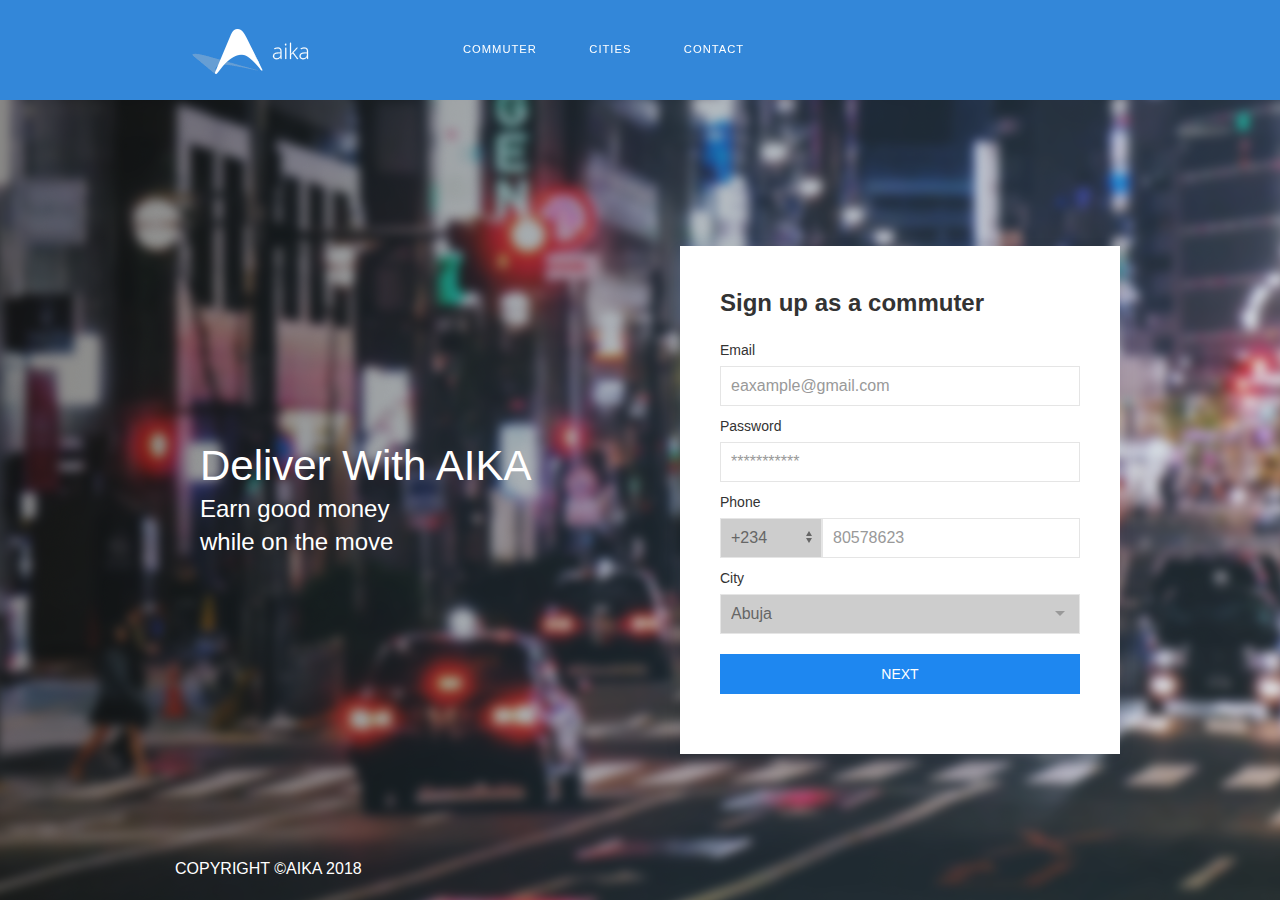
==== commuter/index.html @ a3a028e1 "commuter page done" ====
<html>
<head>
    <meta charset="UTF-8">
    <meta name="viewport"
          content="width=device-width, user-scalable=no, initial-scale=1.0, maximum-scale=1.0, minimum-scale=1.0">
    <meta http-equiv="X-UA-Compatible" content="ie=edge">
    <title>AIKA | Commuter</title>
    <link rel="stylesheet" href="../css/style.css">
</head>
<body>
    <header class="commuter-header">
        <div uk-sticky="sel-target: #navbar; cls-active: uk-navbar-sticky; animation: uk-animation-slide-top">
            <nav id="navbar" class="">
                <div class="nav-wrapper">
                    <!-- Navbar Logo -->
                    <div class="logo">
                        <!-- Logo Placeholder for Inlustration -->
                        <a href="#home">
                            <img src="../img/logo-commuter.png" alt="">
                        </a>
                    </div>

                    <!-- Navbar Links -->
                    <ul class="menu">
                        <li><a href="commuter">COMMUTER</a></li>
                        <li><a href="cities">CITIES</a></li>
                        <li><a href="contact">CONTACT</a></li>
                    </ul>
                </div>
            </nav>
        </div>
        <div class="container uk-flex-middle form-container" uk-grid>
            <div class="uk-width-1-2@m">
                <div class="uk-light">
                    <h1 class="uk-margin-remove">Deliver With AIKA</h1>
                    <p class="uk-h3 light uk-margin-remove">Earn good money<br>while on the move</p>
                </div>
            </div>
            <div class="uk-width-1-2@m">
                <div class="uk-padding-remove">
                    <div class="uk-card uk-card-default uk-card-body">
                        <h3 class="uk-card-title uk-text-bold">Sign up as a commuter</h3>
                        <ul class="uk-subnav uk-subnav-pill" uk-switcher hidden>
                            <li><a href="#">Item</a></li>
                            <li><a href="#">Item</a></li>
                            <li><a href="#">Item</a></li>
                        </ul>
                        <ul class="uk-switcher uk-margin">
                            <li>
                                <form class="uk-form-stacked">

                                    <div class="uk-margin-small">
                                        <label class="uk-form-label" for="email">Email</label>
                                        <div class="uk-form-controls">
                                            <input class="uk-input" id="email" type="email" placeholder="eaxample@gmail.com">
                                        </div>
                                    </div>
                                    <div class="uk-margin-small">
                                        <label class="uk-form-label" for="password">Password</label>
                                        <div class="uk-form-controls">
                                            <input class="uk-input" id="password" type="password" placeholder="***********">
                                        </div>
                                    </div>
                                    <div class="uk-margin-small">
                                        <label class="uk-form-label" for="phone">Phone</label>
                                        <div class="uk-flex uk-inline">
                                            <select class="uk-select" id="form-stacked-select">
                                                <option selected>+234</option>
                                                <option>Option 01</option>
                                                <option>Option 02</option>
                                            </select>
                                            <input class="uk-input uk-width-expand" id="phone" type="number"
                                                   placeholder="80578623">
                                        </div>
                                    </div>
                                    <div class="uk-margin-small">
                                        <label class="uk-form-label" for="city">City</label>
                                        <div class="uk-inline uk-width-1-1@s">
                                    <span class="uk-form-icon uk-form-icon-flip" href="#"
                                          uk-icon="icon: triangle-down"></span>
                                            <select class="uk-select" id="city">
                                                <option selected>Abuja</option>
                                                <option>Option 01</option>
                                                <option>Option 02</option>
                                            </select>
                                        </div>
                                    </div>
                                    <div class="uk-margin">
                                        <div class="uk-form-controls">
                                            <!--<input class="uk-input uk-button uk-button-primary" id="next"-->
                                                    <!--type="submit" value="next" uk-switcher-item="2">-->
                                            <a href="#" id="next" class="uk-button uk-button-primary uk-width-1-1@s"
                                               uk-switcher-item="next">next</a>
                                        </div>
                                    </div>
                                </form>
                                <!--<a href="#" uk-switcher-item="2">Switch to item 3</a>-->
                            </li>
                            <li>
                                <form class="uk-form-stacked uk-text-center">
                                    <img src="../img/confirm-phone.png" alt="">
                                    <div class="uk-margin-small">
                                        <label class="uk-form-label" for="confirmNum">Confirm Phone Number</label>
                                        <div class="uk-form-controls">
                                            <input class="uk-input" id="confirmNum" type="number">
                                            <span class="uk-text-muted">Type in the code received via SMS</span>
                                        </div>
                                    </div>
                                    <div class="uk-margin">
                                        <p class="uk-text-muted">Didnt receive any code?
                                            <a href="#" class="uk-link">Send Again</a></p>
                                    </div>
                                    <div class="uk-margin">
                                        <p class="uk-text-muted">Want to Edit/Change your number? <a href="#"
                                                                                                     uk-switcher-item="previous" class="uk-link">Go Back</a></p>
                                    </div>
                                    <div class="uk-margin">
                                        <div class="uk-form-controls">
                                            <!--<input class="uk-input uk-button uk-button-primary" id="second" -->
                                                   <!--type="submit" value="next">-->
                                            <a href="#" id="second" class="uk-button uk-button-primary uk-width-1-1@s"
                                               uk-switcher-item="next">next</a>
                                        </div>
                                    </div>
                                </form>
                            </li>
                            <li>
                                <form class="uk-form-stacked uk-text-center">

                                    <div class="uk-margin-small">
                                            <div uk-form-custom>
                                                <input type="file">
                                                <img src="../img/user.png" alt="">
                                            </div>
                                    </div>
                                    <div class="uk-margin">
                                        <h5 class="uk-text-bold">Upload Picture</h5>
                                    </div>
                                    <div class="uk-margin-small">
                                        <p class="uk-text-muted">Image must be clear<br>Max size 1mb</p>
                                    </div>
                                    <div class="uk-margin-medium-top uk-margin-bottom">
                                        <div class="uk-form-controls">
                                            <input class="uk-input uk-button uk-button-primary" id="finish"
                                                   type="submit" value="finish">
                                        </div>
                                    </div>
                                </form>
                            </li>
                        </ul>
                    </div>
                </div>
            </div>
        </div>
        <footer class="commuter-footer">
            <div class="uk-flex uk-flex-wrap">
                <div class="uk-width-1-1@s uk-margin-top uk-light sub-footer">
                    <div class="container">
                        <h5 class="uk-margin-remove">COPYRIGHT &copy;AIKA 2018</h5>
                    </div>
                </div>
            </div>
        </footer>
    </header>
    <div class="overlay-menu">
        <ul class="menu">
            <li><a href="commuter" uk-toggle="target: .menuIcon, .overlay-menu; cls: open">COMMUTER</a></li>
            <li><a href="cities" uk-toggle="target: .menuIcon, .overlay-menu; cls: open">CITIES</a></li>
            <li><a href="contact" uk-toggle="target: .menuIcon, .overlay-menu; cls: open">CONTACT</a></li>
        </ul>
    </div>
    <!-- Menu Icon -->
    <div class="menuIcon">
        <span class="icon icon-bars"></span>
        <span class="icon icon-bars overlay"></span>
    </div>
    <script src="../js/uikit.min.js"></script>
    <script src="../js/uikit-icons.min.js"></script>
    <script src="../js/main.js"></script>
</body>
</html>
---- css/style.css ----
@charset "UTF-8";
/* CSS Document */
/* Smartphones (portrait and landscape) ----------- */
* {
  border: 0;
  -webkit-box-sizing: border-box;
          box-sizing: border-box;
  margin: 0;
  padding: 0;
}

/*! UIkit 3.0.0-rc.20 | http://www.getuikit.com | (c) 2014 - 2018 YOOtheme | MIT License */
html {
  font-family: -apple-system,BlinkMacSystemFont,"Segoe UI",Roboto,"Helvetica Neue",Arial,sans-serif;
  font-size: 16px;
  font-weight: 400;
  line-height: 1.5;
  -webkit-text-size-adjust: 100%;
  background: #fff;
  color: #666;
}

body {
  margin: 0;
}

a {
  -webkit-text-decoration-skip: objects;
}

a:active, a:hover {
  outline: 0;
}

.uk-link, a {
  color: #1e87f0;
  text-decoration: none;
  cursor: pointer;
}

.uk-link:hover, a:hover {
  color: #0f6ecd;
  text-decoration: underline;
}

abbr[title] {
  text-decoration: underline;
  -webkit-text-decoration-style: dotted;
}

b, strong {
  font-weight: bolder;
}

:not(pre) > code, :not(pre) > kbd, :not(pre) > samp {
  font-family: Consolas,monaco,monospace;
  font-size: .875rem;
  color: #f0506e;
  white-space: nowrap;
  padding: 2px 6px;
  background: #f8f8f8;
}

em {
  color: #f0506e;
}

ins {
  background: #ffd;
  color: #666;
  text-decoration: none;
}

mark {
  background: #ffd;
  color: #666;
}

q {
  font-style: italic;
}

small {
  font-size: 80%;
}

sub, sup {
  font-size: 75%;
  line-height: 0;
  position: relative;
  vertical-align: baseline;
}

sup {
  top: -.5em;
}

sub {
  bottom: -.25em;
}

audio, canvas, iframe, img, svg, video {
  vertical-align: middle;
}

audio, canvas, img, video {
  max-width: 100%;
  height: auto;
  -webkit-box-sizing: border-box;
          box-sizing: border-box;
}

@supports (display: block) {
  svg {
    max-width: 100%;
    height: auto;
    -webkit-box-sizing: border-box;
            box-sizing: border-box;
  }
}
svg:not(:root) {
  overflow: hidden;
}

img:not([src]) {
  visibility: hidden;
}

iframe {
  border: 0;
}

address, dl, fieldset, figure, ol, p, pre, ul {
  margin: 0 0 20px 0;
}

* + address, * + dl, * + fieldset, * + figure, * + ol, * + p, * + pre, * + ul {
  margin-top: 20px;
}

.uk-h1, .uk-h2, .uk-h3, .uk-h4, .uk-h5, .uk-h6, h1, h2, h3, h4, h5, h6 {
  margin: 0 0 20px 0;
  font-family: -apple-system,BlinkMacSystemFont,"Segoe UI",Roboto,"Helvetica Neue",Arial,sans-serif;
  font-weight: 400;
  color: #333;
  text-transform: none;
}

* + .uk-h1, * + .uk-h2, * + .uk-h3, * + .uk-h4, * + .uk-h5, * + .uk-h6, * + h1, * + h2, * + h3, * + h4, * + h5, * + h6 {
  margin-top: 40px;
}

.uk-h1, h1 {
  font-size: 2.23125rem;
  line-height: 1.2;
}

.uk-h2, h2 {
  font-size: 1.7rem;
  line-height: 1.3;
}

.uk-h3, h3 {
  font-size: 1.5rem;
  line-height: 1.4;
}

.uk-h4, h4 {
  font-size: 1.25rem;
  line-height: 1.4;
}

.uk-h5, h5 {
  font-size: 16px;
  line-height: 1.4;
}

.uk-h6, h6 {
  font-size: .875rem;
  line-height: 1.4;
}

@media (min-width: 960px) {
  .uk-h1, h1 {
    font-size: 2.625rem;
  }

  .uk-h2, h2 {
    font-size: 2rem;
  }
}
ol, ul {
  padding-left: 30px;
}

ol > li > ol, ol > li > ul, ul > li > ol, ul > li > ul {
  margin: 0;
}

dt {
  font-weight: 700;
}

dd {
  margin-left: 0;
}

.uk-hr, hr {
  -webkit-box-sizing: content-box;
          box-sizing: content-box;
  height: 0;
  overflow: visible;
  text-align: inherit;
  margin: 0 0 20px 0;
  border: 0;
  border-top: 1px solid #e5e5e5;
}

* + .uk-hr, * + hr {
  margin-top: 20px;
}

address {
  font-style: normal;
}

blockquote {
  margin: 0 0 20px 0;
  font-size: 1.25rem;
  line-height: 1.5;
  font-style: italic;
  color: #333;
}

* + blockquote {
  margin-top: 20px;
}

blockquote p:last-of-type {
  margin-bottom: 0;
}

blockquote footer {
  margin-top: 10px;
  font-size: .875rem;
  line-height: 1.5;
  color: #666;
}

blockquote footer::before {
  content: "— ";
}

pre {
  font: .875rem/1.5 Consolas,monaco,monospace;
  color: #666;
  -moz-tab-size: 4;
  -o-tab-size: 4;
     tab-size: 4;
  overflow: auto;
  padding: 10px;
  border: 1px solid #e5e5e5;
  border-radius: 3px;
  background: #fff;
}

pre code {
  font-family: Consolas,monaco,monospace;
}

::-moz-selection {
  background: #39f;
  color: #fff;
  text-shadow: none;
}

::selection {
  background: #39f;
  color: #fff;
  text-shadow: none;
}

details, main {
  display: block;
}

summary {
  display: list-item;
}

template {
  display: none;
}

.uk-breakpoint-s::before {
  content: '640px';
}

.uk-breakpoint-m::before {
  content: '960px';
}

.uk-breakpoint-l::before {
  content: '1200px';
}

.uk-breakpoint-xl::before {
  content: '1600px';
}

:root {
  --uk-breakpoint-s:640px;
  --uk-breakpoint-m:960px;
  --uk-breakpoint-l:1200px;
  --uk-breakpoint-xl:1600px;
}

.uk-link-muted a, a.uk-link-muted {
  color: #999;
}

.uk-link-muted a:hover, a.uk-link-muted:hover {
  color: #666;
}

.uk-link-text a:not(:hover), a.uk-link-text:not(:hover) {
  color: inherit;
}

.uk-link-text a:hover, a.uk-link-text:hover {
  color: #999;
}

.uk-link-heading a:not(:hover), a.uk-link-heading:not(:hover) {
  color: inherit;
}

.uk-link-heading a:hover, a.uk-link-heading:hover {
  color: #1e87f0;
  text-decoration: none;
}

.uk-link-reset a, .uk-link-reset a:hover, a.uk-link-reset, a.uk-link-reset:hover {
  color: inherit !important;
  text-decoration: none !important;
}

.uk-heading-primary {
  font-size: 3rem;
  line-height: 1.2;
}

@media (min-width: 960px) {
  .uk-heading-primary {
    font-size: 3.375rem;
  }
}
@media (min-width: 1200px) {
  .uk-heading-primary {
    font-size: 3.75rem;
    line-height: 1.1;
  }
}
.uk-heading-hero {
  font-size: 4rem;
  line-height: 1.1;
}

@media (min-width: 960px) {
  .uk-heading-hero {
    font-size: 6rem;
    line-height: 1;
  }
}
@media (min-width: 1200px) {
  .uk-heading-hero {
    font-size: 8rem;
    line-height: 1;
  }
}
.uk-heading-divider {
  padding-bottom: 10px;
  border-bottom: 1px solid #e5e5e5;
}

.uk-heading-bullet {
  position: relative;
}

.uk-heading-bullet::before {
  content: "";
  display: inline-block;
  position: relative;
  top: calc(-.1 * 1em);
  vertical-align: middle;
  height: .9em;
  margin-right: 10px;
  border-left: 5px solid #e5e5e5;
}

.uk-heading-line {
  overflow: hidden;
}

.uk-heading-line > * {
  display: inline-block;
  position: relative;
}

.uk-heading-line > ::after, .uk-heading-line > ::before {
  content: "";
  position: absolute;
  top: calc(50% - (1px / 2));
  width: 2000px;
  border-bottom: 1px solid #e5e5e5;
}

.uk-heading-line > ::before {
  right: 100%;
  margin-right: .6em;
}

.uk-heading-line > ::after {
  left: 100%;
  margin-left: .6em;
}

[class*=uk-divider] {
  border: none;
  margin-bottom: 20px;
}

* + [class*=uk-divider] {
  margin-top: 20px;
}

.uk-divider-icon {
  position: relative;
  height: 20px;
  background-image: url("data:image/svg+xml;charset=UTF-8,%3Csvg%20width%3D%2220%22%20height%3D%2220%22%20viewBox%3D%220%200%2020%2020%22%20xmlns%3D%22http%3A%2F%2Fwww.w3.org%2F2000%2Fsvg%22%3E%0A%20%20%20%20%3Ccircle%20fill%3D%22none%22%20stroke%3D%22%23e5e5e5%22%20stroke-width%3D%222%22%20cx%3D%2210%22%20cy%3D%2210%22%20r%3D%227%22%20%2F%3E%0A%3C%2Fsvg%3E%0A");
  background-repeat: no-repeat;
  background-position: 50% 50%;
}

.uk-divider-icon::after, .uk-divider-icon::before {
  content: "";
  position: absolute;
  top: 50%;
  max-width: calc(50% - (50px / 2));
  border-bottom: 1px solid #e5e5e5;
}

.uk-divider-icon::before {
  right: calc(50% + (50px / 2));
  width: 100%;
}

.uk-divider-icon::after {
  left: calc(50% + (50px / 2));
  width: 100%;
}

.uk-divider-small {
  line-height: 0;
}

.uk-divider-small::after {
  content: "";
  display: inline-block;
  width: 100px;
  max-width: 100%;
  border-top: 1px solid #e5e5e5;
  vertical-align: top;
}

.uk-divider-vertical {
  width: 1px;
  height: 100px;
  margin-left: auto;
  margin-right: auto;
  border-left: 1px solid #e5e5e5;
}

.uk-list {
  padding: 0;
  list-style: none;
}

.uk-list > li::after, .uk-list > li::before {
  content: "";
  display: table;
}

.uk-list > li::after {
  clear: both;
}

.uk-list > li > :last-child {
  margin-bottom: 0;
}

.uk-list ul {
  margin: 0;
  padding-left: 30px;
  list-style: none;
}

.uk-list > li:nth-child(n+2), .uk-list > li > ul {
  margin-top: 10px;
}

.uk-list-divider > li:nth-child(n+2) {
  margin-top: 10px;
  padding-top: 10px;
  border-top: 1px solid #e5e5e5;
}

.uk-list-striped > li {
  padding: 10px 10px;
}

.uk-list-striped > li:nth-of-type(odd) {
  border-top: 1px solid #e5e5e5;
  border-bottom: 1px solid #e5e5e5;
}

.uk-list-striped > li:nth-of-type(odd) {
  background: #f8f8f8;
}

.uk-list-striped > li:nth-child(n+2) {
  margin-top: 0;
}

.uk-list-bullet > li {
  position: relative;
  padding-left: calc(1.5em + 10px);
}

.uk-list-bullet > li::before {
  content: "";
  position: absolute;
  top: 0;
  left: 0;
  width: 1.5em;
  height: 1.5em;
  background-image: url("data:image/svg+xml;charset=UTF-8,%3Csvg%20width%3D%226%22%20height%3D%226%22%20viewBox%3D%220%200%206%206%22%20xmlns%3D%22http%3A%2F%2Fwww.w3.org%2F2000%2Fsvg%22%3E%0A%20%20%20%20%3Ccircle%20fill%3D%22%23666%22%20cx%3D%223%22%20cy%3D%223%22%20r%3D%223%22%20%2F%3E%0A%3C%2Fsvg%3E");
  background-repeat: no-repeat;
  background-position: 50% 50%;
  display: block;
}

.uk-list-large > li:nth-child(n+2), .uk-list-large > li > ul {
  margin-top: 20px;
}

.uk-list-large.uk-list-divider > li:nth-child(n+2) {
  margin-top: 20px;
  padding-top: 20px;
}

.uk-list-large.uk-list-striped > li {
  padding: 20px 10px;
}

.uk-list-large.uk-list-striped > li:nth-of-type(odd) {
  border-top: 1px solid #e5e5e5;
  border-bottom: 1px solid #e5e5e5;
}

.uk-list-large.uk-list-striped > li:nth-child(n+2) {
  margin-top: 0;
}

.uk-description-list > dt {
  color: #333;
  font-size: .875rem;
  font-weight: 400;
  text-transform: uppercase;
}

.uk-description-list > dt:nth-child(n+2) {
  margin-top: 20px;
}

.uk-description-list-divider > dt:nth-child(n+2) {
  margin-top: 20px;
  padding-top: 20px;
  border-top: 1px solid #e5e5e5;
}

.uk-table {
  border-collapse: collapse;
  border-spacing: 0;
  width: 100%;
  margin-bottom: 20px;
}

* + .uk-table {
  margin-top: 20px;
}

.uk-table th {
  padding: 16px 12px;
  text-align: left;
  vertical-align: bottom;
  font-size: .875rem;
  font-weight: 400;
  color: #999;
  text-transform: uppercase;
}

.uk-table td {
  padding: 16px 12px;
  vertical-align: top;
}

.uk-table td > :last-child {
  margin-bottom: 0;
}

.uk-table tfoot {
  font-size: .875rem;
}

.uk-table caption {
  font-size: .875rem;
  text-align: left;
  color: #999;
}

.uk-table-middle, .uk-table-middle td {
  vertical-align: middle !important;
}

.uk-table-divider > :first-child > tr:not(:first-child), .uk-table-divider > :not(:first-child) > tr, .uk-table-divider > tr:not(:first-child) {
  border-top: 1px solid #e5e5e5;
}

.uk-table-striped tbody tr:nth-of-type(odd), .uk-table-striped > tr:nth-of-type(odd) {
  background: #f8f8f8;
  border-top: 1px solid #e5e5e5;
  border-bottom: 1px solid #e5e5e5;
}

.uk-table-hover tbody tr:hover, .uk-table-hover > tr:hover {
  background: #ffd;
}

.uk-table tbody tr.uk-active, .uk-table > tr.uk-active {
  background: #ffd;
}

.uk-table-small td, .uk-table-small th {
  padding: 10px 12px;
}

.uk-table-large td, .uk-table-large th {
  padding: 22px 12px;
}

.uk-table-justify td:first-child, .uk-table-justify th:first-child {
  padding-left: 0;
}

.uk-table-justify td:last-child, .uk-table-justify th:last-child {
  padding-right: 0;
}

.uk-table-shrink {
  width: 1px;
}

.uk-table-expand {
  min-width: 150px;
}

.uk-table-link {
  padding: 0 !important;
}

.uk-table-link > a {
  display: block;
  padding: 16px 12px;
}

.uk-table-small .uk-table-link > a {
  padding: 10px 12px;
}

@media (max-width: 959px) {
  .uk-table-responsive, .uk-table-responsive tbody, .uk-table-responsive td, .uk-table-responsive th, .uk-table-responsive tr {
    display: block;
  }

  .uk-table-responsive thead {
    display: none;
  }

  .uk-table-responsive td, .uk-table-responsive th {
    width: auto !important;
    max-width: none !important;
    min-width: 0 !important;
    overflow: visible !important;
    white-space: normal !important;
  }

  .uk-table-responsive .uk-table-link:not(:first-child) > a, .uk-table-responsive td:not(:first-child):not(.uk-table-link), .uk-table-responsive th:not(:first-child):not(.uk-table-link) {
    padding-top: 5px !important;
  }

  .uk-table-responsive .uk-table-link:not(:last-child) > a, .uk-table-responsive td:not(:last-child):not(.uk-table-link), .uk-table-responsive th:not(:last-child):not(.uk-table-link) {
    padding-bottom: 5px !important;
  }

  .uk-table-justify.uk-table-responsive td, .uk-table-justify.uk-table-responsive th {
    padding-left: 0;
    padding-right: 0;
  }
}
.uk-table tbody tr {
  -webkit-transition: background-color .1s linear;
  transition: background-color .1s linear;
}

.uk-icon {
  margin: 0;
  border: none;
  border-radius: 0;
  overflow: visible;
  font: inherit;
  color: inherit;
  text-transform: none;
  padding: 0;
  background-color: transparent;
  display: inline-block;
  fill: currentcolor;
  line-height: 0;
}

button.uk-icon:not(:disabled) {
  cursor: pointer;
}

.uk-icon::-moz-focus-inner {
  border: 0;
  padding: 0;
}

.uk-icon:not(.uk-preserve) [fill*='#']:not(.uk-preserve) {
  fill: currentcolor;
}

.uk-icon:not(.uk-preserve) [stroke*='#']:not(.uk-preserve) {
  stroke: currentcolor;
}

.uk-icon > * {
  -webkit-transform: translate(0, 0);
          transform: translate(0, 0);
}

.uk-icon-image {
  width: 20px;
  height: 20px;
  background-position: 50% 50%;
  background-repeat: no-repeat;
  background-size: contain;
  vertical-align: middle;
}

.uk-icon-link {
  color: #999;
}

.uk-icon-link:focus, .uk-icon-link:hover {
  color: #666;
  outline: 0;
}

.uk-active > .uk-icon-link, .uk-icon-link:active {
  color: #595959;
}

.uk-icon-button {
  -webkit-box-sizing: border-box;
          box-sizing: border-box;
  width: 36px;
  height: 36px;
  border-radius: 500px;
  background: #f8f8f8;
  color: #999;
  vertical-align: middle;
  display: -webkit-inline-box;
  display: -ms-inline-flexbox;
  display: inline-flex;
  -webkit-box-pack: center;
      -ms-flex-pack: center;
          justify-content: center;
  -webkit-box-align: center;
      -ms-flex-align: center;
          align-items: center;
  -webkit-transition: .1s ease-in-out;
  transition: .1s ease-in-out;
  -webkit-transition-property: color,background-color;
  transition-property: color,background-color;
}

.uk-icon-button:focus, .uk-icon-button:hover {
  background-color: #ebebeb;
  color: #666;
  outline: 0;
}

.uk-active > .uk-icon-button, .uk-icon-button:active {
  background-color: #dfdfdf;
  color: #666;
}

.uk-range {
  -webkit-box-sizing: border-box;
          box-sizing: border-box;
  margin: 0;
  vertical-align: middle;
  max-width: 100%;
  width: 100%;
  -webkit-appearance: none;
  background: 0 0;
  padding: 0;
}

.uk-range:focus {
  outline: 0;
}

.uk-range::-moz-focus-outer {
  border: none;
}

.uk-range::-ms-track {
  height: 15px;
  background: 0 0;
  border-color: transparent;
  color: transparent;
}

.uk-range:not(:disabled)::-webkit-slider-thumb {
  cursor: pointer;
}

.uk-range:not(:disabled)::-moz-range-thumb {
  cursor: pointer;
}

.uk-range:not(:disabled)::-ms-thumb {
  cursor: pointer;
}

.uk-range::-webkit-slider-thumb {
  -webkit-appearance: none;
  margin-top: -7px;
  height: 15px;
  width: 15px;
  border-radius: 500px;
  background: #fff;
  border: 1px solid #ccc;
}

.uk-range::-moz-range-thumb {
  border: none;
  height: 15px;
  width: 15px;
  border-radius: 500px;
  background: #fff;
  border: 1px solid #ccc;
}

.uk-range::-ms-thumb {
  margin-top: 0;
}

.uk-range::-ms-thumb {
  border: none;
  height: 15px;
  width: 15px;
  border-radius: 500px;
  background: #fff;
  border: 1px solid #ccc;
}

.uk-range::-ms-tooltip {
  display: none;
}

.uk-range::-webkit-slider-runnable-track {
  height: 3px;
  background: #ebebeb;
  border-radius: 500px;
}

.uk-range:active::-webkit-slider-runnable-track, .uk-range:focus::-webkit-slider-runnable-track {
  background: #d2d2d2;
}

.uk-range::-moz-range-track {
  height: 3px;
  background: #ebebeb;
  border-radius: 500px;
}

.uk-range:focus::-moz-range-track {
  background: #d2d2d2;
}

.uk-range::-ms-fill-lower, .uk-range::-ms-fill-upper {
  height: 3px;
  background: #ebebeb;
  border-radius: 500px;
}

.uk-range:focus::-ms-fill-lower, .uk-range:focus::-ms-fill-upper {
  background: #d2d2d2;
}

.uk-checkbox, .uk-input, .uk-radio, .uk-select, .uk-textarea {
  -webkit-box-sizing: border-box;
          box-sizing: border-box;
  margin: 0;
  border-radius: 0;
  font: inherit;
}

.uk-input {
  overflow: visible;
}

.uk-select {
  text-transform: none;
}

.uk-select optgroup {
  font: inherit;
  font-weight: 700;
}

.uk-textarea {
  overflow: auto;
}

.uk-input[type=search]::-webkit-search-cancel-button, .uk-input[type=search]::-webkit-search-decoration {
  -webkit-appearance: none;
}

.uk-input[type=number]::-webkit-inner-spin-button, .uk-input[type=number]::-webkit-outer-spin-button {
  height: auto;
}

.uk-input::-moz-placeholder, .uk-textarea::-moz-placeholder {
  opacity: 1;
}

.uk-checkbox:not(:disabled), .uk-radio:not(:disabled) {
  cursor: pointer;
}

.uk-fieldset {
  border: none;
  margin: 0;
  padding: 0;
}

.uk-input, .uk-textarea {
  -webkit-appearance: none;
}

.uk-input, .uk-select, .uk-textarea {
  max-width: 100%;
  width: 100%;
  border: 0 none;
  padding: 0 10px;
  background: #fff;
  color: #666;
  border: 1px solid #e5e5e5;
  -webkit-transition: .2s ease-in-out;
  transition: .2s ease-in-out;
  -webkit-transition-property: color,background-color,border;
  transition-property: color,background-color,border;
}

.uk-input, .uk-select:not([multiple]):not([size]) {
  height: 40px;
  vertical-align: middle;
  display: inline-block;
}

.uk-input:not(input), .uk-select:not(select) {
  line-height: 38px;
}

.uk-select[multiple], .uk-select[size], .uk-textarea {
  padding-top: 4px;
  padding-bottom: 4px;
  vertical-align: top;
}

.uk-input:focus, .uk-select:focus, .uk-textarea:focus {
  outline: 0;
  background-color: #fff;
  color: #666;
  border-color: #1e87f0;
}

.uk-input:disabled, .uk-select:disabled, .uk-textarea:disabled {
  background-color: #f8f8f8;
  color: #999;
  border-color: #e5e5e5;
}

.uk-input::-ms-input-placeholder {
  color: #999 !important;
}

.uk-input::-webkit-input-placeholder {
  color: #999;
}

.uk-input:-ms-input-placeholder {
  color: #999;
}

.uk-input::placeholder {
  color: #999;
}

.uk-textarea::-ms-input-placeholder {
  color: #999 !important;
}

.uk-textarea::-webkit-input-placeholder {
  color: #999;
}

.uk-textarea:-ms-input-placeholder {
  color: #999;
}

.uk-textarea::placeholder {
  color: #999;
}

.uk-form-small {
  font-size: .875rem;
}

.uk-form-small:not(textarea):not([multiple]):not([size]) {
  height: 30px;
  padding-left: 8px;
  padding-right: 8px;
}

.uk-form-small:not(select):not(input):not(textarea) {
  line-height: 28px;
}

.uk-form-large {
  font-size: 1.25rem;
}

.uk-form-large:not(textarea):not([multiple]):not([size]) {
  height: 55px;
  padding-left: 12px;
  padding-right: 12px;
}

.uk-form-large:not(select):not(input):not(textarea) {
  line-height: 53px;
}

.uk-form-danger, .uk-form-danger:focus {
  color: #f0506e;
  border-color: #f0506e;
}

.uk-form-success, .uk-form-success:focus {
  color: #32d296;
  border-color: #32d296;
}

.uk-form-blank {
  background: 0 0;
  border-color: transparent;
}

.uk-form-blank:focus {
  border-color: #e5e5e5;
  border-style: dashed;
}

input.uk-form-width-xsmall {
  width: 50px;
}

select.uk-form-width-xsmall {
  width: 75px;
}

.uk-form-width-small {
  width: 130px;
}

.uk-form-width-medium {
  width: 200px;
}

.uk-form-width-large {
  width: 500px;
}

.uk-select:not([multiple]):not([size]) {
  -webkit-appearance: none;
  -moz-appearance: none;
  padding-right: 20px;
  background-image: url("data:image/svg+xml;charset=UTF-8,%3Csvg%20width%3D%2224%22%20height%3D%2216%22%20viewBox%3D%220%200%2024%2016%22%20xmlns%3D%22http%3A%2F%2Fwww.w3.org%2F2000%2Fsvg%22%3E%0A%20%20%20%20%3Cpolygon%20fill%3D%22%23666%22%20points%3D%2212%201%209%206%2015%206%22%20%2F%3E%0A%20%20%20%20%3Cpolygon%20fill%3D%22%23666%22%20points%3D%2212%2013%209%208%2015%208%22%20%2F%3E%0A%3C%2Fsvg%3E%0A");
  background-repeat: no-repeat;
  background-position: 100% 50%;
}

.uk-select:not([multiple]):not([size])::-ms-expand {
  display: none;
}

.uk-select:not([multiple]):not([size]) option {
  color: #444;
}

.uk-select:not([multiple]):not([size]):disabled {
  background-image: url("data:image/svg+xml;charset=UTF-8,%3Csvg%20width%3D%2224%22%20height%3D%2216%22%20viewBox%3D%220%200%2024%2016%22%20xmlns%3D%22http%3A%2F%2Fwww.w3.org%2F2000%2Fsvg%22%3E%0A%20%20%20%20%3Cpolygon%20fill%3D%22%23999%22%20points%3D%2212%201%209%206%2015%206%22%20%2F%3E%0A%20%20%20%20%3Cpolygon%20fill%3D%22%23999%22%20points%3D%2212%2013%209%208%2015%208%22%20%2F%3E%0A%3C%2Fsvg%3E%0A");
}

.uk-checkbox, .uk-radio {
  display: inline-block;
  height: 16px;
  width: 16px;
  overflow: hidden;
  margin-top: -4px;
  vertical-align: middle;
  -webkit-appearance: none;
  -moz-appearance: none;
  background-color: transparent;
  background-repeat: no-repeat;
  background-position: 50% 50%;
  border: 1px solid #ccc;
  -webkit-transition: .2s ease-in-out;
  transition: .2s ease-in-out;
  -webkit-transition-property: background-color,border;
  transition-property: background-color,border;
}

.uk-radio {
  border-radius: 50%;
}

.uk-checkbox:focus, .uk-radio:focus {
  outline: 0;
  border-color: #1e87f0;
}

.uk-checkbox:checked, .uk-checkbox:indeterminate, .uk-radio:checked {
  background-color: #1e87f0;
  border-color: transparent;
}

.uk-checkbox:checked:focus, .uk-checkbox:indeterminate:focus, .uk-radio:checked:focus {
  background-color: #0e6dcd;
}

.uk-radio:checked {
  background-image: url("data:image/svg+xml;charset=UTF-8,%3Csvg%20width%3D%2216%22%20height%3D%2216%22%20viewBox%3D%220%200%2016%2016%22%20xmlns%3D%22http%3A%2F%2Fwww.w3.org%2F2000%2Fsvg%22%3E%0A%20%20%20%20%3Ccircle%20fill%3D%22%23fff%22%20cx%3D%228%22%20cy%3D%228%22%20r%3D%222%22%20%2F%3E%0A%3C%2Fsvg%3E");
}

.uk-checkbox:checked {
  background-image: url("data:image/svg+xml;charset=UTF-8,%3Csvg%20width%3D%2214%22%20height%3D%2211%22%20viewBox%3D%220%200%2014%2011%22%20xmlns%3D%22http%3A%2F%2Fwww.w3.org%2F2000%2Fsvg%22%3E%0A%20%20%20%20%3Cpolygon%20fill%3D%22%23fff%22%20points%3D%2212%201%205%207.5%202%205%201%205.5%205%2010%2013%201.5%22%20%2F%3E%0A%3C%2Fsvg%3E%0A");
}

.uk-checkbox:indeterminate {
  background-image: url("data:image/svg+xml;charset=UTF-8,%3Csvg%20width%3D%2216%22%20height%3D%2216%22%20viewBox%3D%220%200%2016%2016%22%20xmlns%3D%22http%3A%2F%2Fwww.w3.org%2F2000%2Fsvg%22%3E%0A%20%20%20%20%3Crect%20fill%3D%22%23fff%22%20x%3D%223%22%20y%3D%228%22%20width%3D%2210%22%20height%3D%221%22%20%2F%3E%0A%3C%2Fsvg%3E");
}

.uk-checkbox:disabled, .uk-radio:disabled {
  background-color: #f8f8f8;
  border-color: #e5e5e5;
}

.uk-radio:disabled:checked {
  background-image: url("data:image/svg+xml;charset=UTF-8,%3Csvg%20width%3D%2216%22%20height%3D%2216%22%20viewBox%3D%220%200%2016%2016%22%20xmlns%3D%22http%3A%2F%2Fwww.w3.org%2F2000%2Fsvg%22%3E%0A%20%20%20%20%3Ccircle%20fill%3D%22%23999%22%20cx%3D%228%22%20cy%3D%228%22%20r%3D%222%22%20%2F%3E%0A%3C%2Fsvg%3E");
}

.uk-checkbox:disabled:checked {
  background-image: url("data:image/svg+xml;charset=UTF-8,%3Csvg%20width%3D%2214%22%20height%3D%2211%22%20viewBox%3D%220%200%2014%2011%22%20xmlns%3D%22http%3A%2F%2Fwww.w3.org%2F2000%2Fsvg%22%3E%0A%20%20%20%20%3Cpolygon%20fill%3D%22%23999%22%20points%3D%2212%201%205%207.5%202%205%201%205.5%205%2010%2013%201.5%22%20%2F%3E%0A%3C%2Fsvg%3E%0A");
}

.uk-checkbox:disabled:indeterminate {
  background-image: url("data:image/svg+xml;charset=UTF-8,%3Csvg%20width%3D%2216%22%20height%3D%2216%22%20viewBox%3D%220%200%2016%2016%22%20xmlns%3D%22http%3A%2F%2Fwww.w3.org%2F2000%2Fsvg%22%3E%0A%20%20%20%20%3Crect%20fill%3D%22%23999%22%20x%3D%223%22%20y%3D%228%22%20width%3D%2210%22%20height%3D%221%22%20%2F%3E%0A%3C%2Fsvg%3E");
}

.uk-legend {
  width: 100%;
  color: inherit;
  padding: 0;
  font-size: 1.5rem;
  line-height: 1.4;
}

.uk-form-custom {
  display: inline-block;
  position: relative;
  max-width: 100%;
  vertical-align: middle;
}

.uk-form-custom input[type=file], .uk-form-custom select {
  position: absolute;
  top: 0;
  z-index: 1;
  width: 100%;
  height: 100%;
  left: 0;
  -webkit-appearance: none;
  opacity: 0;
  cursor: pointer;
}

.uk-form-custom input[type=file] {
  font-size: 500px;
  overflow: hidden;
}

.uk-form-label {
  color: #333;
  font-size: .875rem;
}

.uk-form-stacked .uk-form-label {
  display: block;
  margin-bottom: 5px;
}

@media (max-width: 959px) {
  .uk-form-horizontal .uk-form-label {
    display: block;
    margin-bottom: 5px;
  }
}
@media (min-width: 960px) {
  .uk-form-horizontal .uk-form-label {
    width: 200px;
    margin-top: 7px;
    float: left;
  }

  .uk-form-horizontal .uk-form-controls {
    margin-left: 215px;
  }

  .uk-form-horizontal .uk-form-controls-text {
    padding-top: 7px;
  }
}
.uk-form-icon {
  position: absolute;
  top: 0;
  bottom: 0;
  left: 0;
  width: 40px;
  display: -webkit-inline-box;
  display: -ms-inline-flexbox;
  display: inline-flex;
  -webkit-box-pack: center;
      -ms-flex-pack: center;
          justify-content: center;
  -webkit-box-align: center;
      -ms-flex-align: center;
          align-items: center;
  color: #999;
}

.uk-form-icon:hover {
  color: #666;
}

.uk-form-icon:not(a):not(button):not(input) {
  pointer-events: none;
}

.uk-form-icon:not(.uk-form-icon-flip) ~ .uk-input {
  padding-left: 40px !important;
}

.uk-form-icon-flip {
  right: 0;
  left: auto;
}

.uk-form-icon-flip ~ .uk-input {
  padding-right: 40px !important;
}

.uk-button {
  margin: 0;
  border: none;
  overflow: visible;
  font: inherit;
  color: inherit;
  text-transform: none;
  display: inline-block;
  -webkit-box-sizing: border-box;
          box-sizing: border-box;
  padding: 0 30px;
  vertical-align: middle;
  font-size: .875rem;
  line-height: 38px;
  text-align: center;
  text-decoration: none;
  text-transform: uppercase;
  -webkit-transition: .1s ease-in-out;
  transition: .1s ease-in-out;
  -webkit-transition-property: color,background-color,border-color;
  transition-property: color,background-color,border-color;
}

.uk-button:not(:disabled) {
  cursor: pointer;
}

.uk-button::-moz-focus-inner {
  border: 0;
  padding: 0;
}

.uk-button:hover {
  text-decoration: none;
}

.uk-button:focus {
  outline: 0;
}

.uk-button-default {
  background-color: transparent;
  color: #333;
  border: 1px solid #e5e5e5;
}

.uk-button-default:focus, .uk-button-default:hover {
  background-color: transparent;
  color: #333;
  border-color: #b2b2b2;
}

.uk-button-default.uk-active, .uk-button-default:active {
  background-color: transparent;
  color: #333;
  border-color: #999;
}

.uk-button-primary {
  background-color: #1e87f0;
  color: #fff;
  border: 1px solid transparent;
}

.uk-button-primary:focus, .uk-button-primary:hover {
  background-color: #0f7ae5;
  color: #fff;
}

.uk-button-primary.uk-active, .uk-button-primary:active {
  background-color: #0e6dcd;
  color: #fff;
}

.uk-button-secondary {
  background-color: #222;
  color: #fff;
  border: 1px solid transparent;
}

.uk-button-secondary:focus, .uk-button-secondary:hover {
  background-color: #151515;
  color: #fff;
}

.uk-button-secondary.uk-active, .uk-button-secondary:active {
  background-color: #080808;
  color: #fff;
}

.uk-button-danger {
  background-color: #f0506e;
  color: #fff;
  border: 1px solid transparent;
}

.uk-button-danger:focus, .uk-button-danger:hover {
  background-color: #ee395b;
  color: #fff;
}

.uk-button-danger.uk-active, .uk-button-danger:active {
  background-color: #ec2147;
  color: #fff;
}

.uk-button-danger:disabled, .uk-button-default:disabled, .uk-button-primary:disabled, .uk-button-secondary:disabled {
  background-color: transparent;
  color: #999;
  border-color: #e5e5e5;
}

.uk-button-small {
  padding: 0 15px;
  line-height: 28px;
  font-size: .875rem;
}

.uk-button-large {
  padding: 0 40px;
  line-height: 53px;
  font-size: .875rem;
}

.uk-button-text {
  padding: 0;
  line-height: 1.5;
  background: 0 0;
  color: #333;
  position: relative;
}

.uk-button-text::before {
  content: "";
  position: absolute;
  bottom: 0;
  left: 0;
  right: 100%;
  border-bottom: 1px solid #333;
  -webkit-transition: right .3s ease-out;
  transition: right .3s ease-out;
}

.uk-button-text:focus, .uk-button-text:hover {
  color: #333;
}

.uk-button-text:focus::before, .uk-button-text:hover::before {
  right: 0;
}

.uk-button-text:disabled {
  color: #999;
}

.uk-button-text:disabled::before {
  display: none;
}

.uk-button-link {
  padding: 0;
  line-height: 1.5;
  background: 0 0;
  color: #1e87f0;
}

.uk-button-link:focus, .uk-button-link:hover {
  color: #0f6ecd;
  text-decoration: underline;
}

.uk-button-link:disabled {
  color: #999;
  text-decoration: none;
}

.uk-button-group {
  display: -webkit-inline-box;
  display: -ms-inline-flexbox;
  display: inline-flex;
  vertical-align: middle;
  position: relative;
}

.uk-button-group > .uk-button:nth-child(n+2), .uk-button-group > div:nth-child(n+2) .uk-button {
  margin-left: -1px;
}

.uk-button-group .uk-button.uk-active, .uk-button-group .uk-button:active, .uk-button-group .uk-button:focus, .uk-button-group .uk-button:hover {
  position: relative;
  z-index: 1;
}

.uk-section {
  -webkit-box-sizing: border-box;
          box-sizing: border-box;
  padding-top: 40px;
  padding-bottom: 40px;
}

@media (min-width: 960px) {
  .uk-section {
    padding-top: 70px;
    padding-bottom: 70px;
  }
}
.uk-section::after, .uk-section::before {
  content: "";
  display: table;
}

.uk-section::after {
  clear: both;
}

.uk-section > :last-child {
  margin-bottom: 0;
}

.uk-section-xsmall {
  padding-top: 20px;
  padding-bottom: 20px;
}

.uk-section-small {
  padding-top: 40px;
  padding-bottom: 40px;
}

.uk-section-large {
  padding-top: 70px;
  padding-bottom: 70px;
}

@media (min-width: 960px) {
  .uk-section-large {
    padding-top: 140px;
    padding-bottom: 140px;
  }
}
.uk-section-xlarge {
  padding-top: 140px;
  padding-bottom: 140px;
}

@media (min-width: 960px) {
  .uk-section-xlarge {
    padding-top: 210px;
    padding-bottom: 210px;
  }
}
.uk-section-default {
  background: #fff;
}

.uk-section-muted {
  background: #f8f8f8;
}

.uk-section-primary {
  background: #1e87f0;
}

.uk-section-secondary {
  background: #222;
}

.uk-container {
  -webkit-box-sizing: content-box;
          box-sizing: content-box;
  max-width: 1200px;
  margin-left: auto;
  margin-right: auto;
  padding-left: 15px;
  padding-right: 15px;
}

@media (min-width: 640px) {
  .uk-container {
    padding-left: 30px;
    padding-right: 30px;
  }
}
@media (min-width: 960px) {
  .uk-container {
    padding-left: 40px;
    padding-right: 40px;
  }
}
.uk-container::after, .uk-container::before {
  content: "";
  display: table;
}

.uk-container::after {
  clear: both;
}

.uk-container > :last-child {
  margin-bottom: 0;
}

.uk-container .uk-container {
  padding-left: 0;
  padding-right: 0;
}

.uk-container-xsmall {
  max-width: 750px;
}

.uk-container-small {
  max-width: 900px;
}

.uk-container-large {
  max-width: 1600px;
}

.uk-container-expand {
  max-width: none;
}

.uk-grid {
  display: -webkit-box;
  display: -ms-flexbox;
  display: flex;
  -ms-flex-wrap: wrap;
      flex-wrap: wrap;
  margin: 0;
  padding: 0;
  list-style: none;
}

.uk-grid > * {
  margin: 0;
}

.uk-grid > * > :last-child {
  margin-bottom: 0;
}

.uk-grid {
  margin-left: -30px;
}

.uk-grid > * {
  padding-left: 30px;
}

* + .uk-grid-margin, .uk-grid + .uk-grid, .uk-grid > .uk-grid-margin {
  margin-top: 30px;
}

@media (min-width: 1200px) {
  .uk-grid {
    margin-left: -40px;
  }

  .uk-grid > * {
    padding-left: 40px;
  }

  * + .uk-grid-margin, .uk-grid + .uk-grid, .uk-grid > .uk-grid-margin {
    margin-top: 40px;
  }
}
.uk-grid-small {
  margin-left: -15px;
}

.uk-grid-small > * {
  padding-left: 15px;
}

* + .uk-grid-margin-small, .uk-grid + .uk-grid-small, .uk-grid-small > .uk-grid-margin {
  margin-top: 15px;
}

.uk-grid-medium {
  margin-left: -30px;
}

.uk-grid-medium > * {
  padding-left: 30px;
}

* + .uk-grid-margin-medium, .uk-grid + .uk-grid-medium, .uk-grid-medium > .uk-grid-margin {
  margin-top: 30px;
}

.uk-grid-large {
  margin-left: -40px;
}

.uk-grid-large > * {
  padding-left: 40px;
}

* + .uk-grid-margin-large, .uk-grid + .uk-grid-large, .uk-grid-large > .uk-grid-margin {
  margin-top: 40px;
}

@media (min-width: 1200px) {
  .uk-grid-large {
    margin-left: -70px;
  }

  .uk-grid-large > * {
    padding-left: 70px;
  }

  * + .uk-grid-margin-large, .uk-grid + .uk-grid-large, .uk-grid-large > .uk-grid-margin {
    margin-top: 70px;
  }
}
.uk-grid-collapse {
  margin-left: 0;
}

.uk-grid-collapse > * {
  padding-left: 0;
}

.uk-grid + .uk-grid-collapse, .uk-grid-collapse > .uk-grid-margin {
  margin-top: 0;
}

.uk-grid-divider > * {
  position: relative;
}

.uk-grid-divider > :not(.uk-first-column)::before {
  content: "";
  position: absolute;
  top: 0;
  bottom: 0;
  border-left: 1px solid #e5e5e5;
}

.uk-grid-divider.uk-grid-stack > .uk-grid-margin::before {
  content: "";
  position: absolute;
  left: 0;
  right: 0;
  border-top: 1px solid #e5e5e5;
}

.uk-grid-divider {
  margin-left: -60px;
}

.uk-grid-divider > * {
  padding-left: 60px;
}

.uk-grid-divider > :not(.uk-first-column)::before {
  left: 30px;
}

.uk-grid-divider.uk-grid-stack > .uk-grid-margin {
  margin-top: 60px;
}

.uk-grid-divider.uk-grid-stack > .uk-grid-margin::before {
  top: -30px;
  left: 60px;
}

@media (min-width: 1200px) {
  .uk-grid-divider {
    margin-left: -80px;
  }

  .uk-grid-divider > * {
    padding-left: 80px;
  }

  .uk-grid-divider > :not(.uk-first-column)::before {
    left: 40px;
  }

  .uk-grid-divider.uk-grid-stack > .uk-grid-margin {
    margin-top: 80px;
  }

  .uk-grid-divider.uk-grid-stack > .uk-grid-margin::before {
    top: -40px;
    left: 80px;
  }
}
.uk-grid-divider.uk-grid-small {
  margin-left: -30px;
}

.uk-grid-divider.uk-grid-small > * {
  padding-left: 30px;
}

.uk-grid-divider.uk-grid-small > :not(.uk-first-column)::before {
  left: 15px;
}

.uk-grid-divider.uk-grid-small.uk-grid-stack > .uk-grid-margin {
  margin-top: 30px;
}

.uk-grid-divider.uk-grid-small.uk-grid-stack > .uk-grid-margin::before {
  top: -15px;
  left: 30px;
}

.uk-grid-divider.uk-grid-medium {
  margin-left: -60px;
}

.uk-grid-divider.uk-grid-medium > * {
  padding-left: 60px;
}

.uk-grid-divider.uk-grid-medium > :not(.uk-first-column)::before {
  left: 30px;
}

.uk-grid-divider.uk-grid-medium.uk-grid-stack > .uk-grid-margin {
  margin-top: 60px;
}

.uk-grid-divider.uk-grid-medium.uk-grid-stack > .uk-grid-margin::before {
  top: -30px;
  left: 60px;
}

.uk-grid-divider.uk-grid-large {
  margin-left: -80px;
}

.uk-grid-divider.uk-grid-large > * {
  padding-left: 80px;
}

.uk-grid-divider.uk-grid-large > :not(.uk-first-column)::before {
  left: 40px;
}

.uk-grid-divider.uk-grid-large.uk-grid-stack > .uk-grid-margin {
  margin-top: 80px;
}

.uk-grid-divider.uk-grid-large.uk-grid-stack > .uk-grid-margin::before {
  top: -40px;
  left: 80px;
}

@media (min-width: 1200px) {
  .uk-grid-divider.uk-grid-large {
    margin-left: -140px;
  }

  .uk-grid-divider.uk-grid-large > * {
    padding-left: 140px;
  }

  .uk-grid-divider.uk-grid-large > :not(.uk-first-column)::before {
    left: 70px;
  }

  .uk-grid-divider.uk-grid-large.uk-grid-stack > .uk-grid-margin {
    margin-top: 140px;
  }

  .uk-grid-divider.uk-grid-large.uk-grid-stack > .uk-grid-margin::before {
    top: -70px;
    left: 140px;
  }
}
.uk-grid-item-match, .uk-grid-match > * {
  display: -webkit-box;
  display: -ms-flexbox;
  display: flex;
  -ms-flex-wrap: wrap;
      flex-wrap: wrap;
}

.uk-grid-item-match > :not([class*=uk-width]), .uk-grid-match > * > :not([class*=uk-width]) {
  -webkit-box-sizing: border-box;
          box-sizing: border-box;
  width: 100%;
  -webkit-box-flex: 1;
      -ms-flex: auto;
          flex: auto;
}

.uk-tile {
  position: relative;
  -webkit-box-sizing: border-box;
          box-sizing: border-box;
  padding-left: 15px;
  padding-right: 15px;
  padding-top: 40px;
  padding-bottom: 40px;
}

@media (min-width: 640px) {
  .uk-tile {
    padding-left: 30px;
    padding-right: 30px;
  }
}
@media (min-width: 960px) {
  .uk-tile {
    padding-left: 40px;
    padding-right: 40px;
    padding-top: 70px;
    padding-bottom: 70px;
  }
}
.uk-tile::after, .uk-tile::before {
  content: "";
  display: table;
}

.uk-tile::after {
  clear: both;
}

.uk-tile > :last-child {
  margin-bottom: 0;
}

.uk-tile-xsmall {
  padding-top: 20px;
  padding-bottom: 20px;
}

.uk-tile-small {
  padding-top: 40px;
  padding-bottom: 40px;
}

.uk-tile-large {
  padding-top: 70px;
  padding-bottom: 70px;
}

@media (min-width: 960px) {
  .uk-tile-large {
    padding-top: 140px;
    padding-bottom: 140px;
  }
}
.uk-tile-xlarge {
  padding-top: 140px;
  padding-bottom: 140px;
}

@media (min-width: 960px) {
  .uk-tile-xlarge {
    padding-top: 210px;
    padding-bottom: 210px;
  }
}
.uk-tile-default {
  background: #fff;
}

.uk-tile-muted {
  background: #f8f8f8;
}

.uk-tile-primary {
  background: #1e87f0;
}

.uk-tile-secondary {
  background: #222;
}

.uk-card {
  position: relative;
  -webkit-box-sizing: border-box;
          box-sizing: border-box;
  -webkit-transition: -webkit-box-shadow .1s ease-in-out;
  transition: -webkit-box-shadow .1s ease-in-out;
  transition: box-shadow .1s ease-in-out;
  transition: box-shadow .1s ease-in-out, -webkit-box-shadow .1s ease-in-out;
}

.uk-card-body {
  padding: 30px 30px;
}

.uk-card-header {
  padding: 15px 30px;
}

.uk-card-footer {
  padding: 15px 30px;
}

@media (min-width: 1200px) {
  .uk-card-body {
    padding: 40px 40px;
  }

  .uk-card-header {
    padding: 20px 40px;
  }

  .uk-card-footer {
    padding: 20px 40px;
  }
}
.uk-card-body::after, .uk-card-body::before, .uk-card-footer::after, .uk-card-footer::before, .uk-card-header::after, .uk-card-header::before {
  content: "";
  display: table;
}

.uk-card-body::after, .uk-card-footer::after, .uk-card-header::after {
  clear: both;
}

.uk-card-body > :last-child, .uk-card-footer > :last-child, .uk-card-header > :last-child {
  margin-bottom: 0;
}

.uk-card-title {
  font-size: 1.5rem;
  line-height: 1.4;
}

.uk-card-badge {
  position: absolute;
  top: 30px;
  right: 30px;
  z-index: 1;
}

.uk-card-badge:first-child + * {
  margin-top: 0;
}

.uk-card-hover:not(.uk-card-default):not(.uk-card-primary):not(.uk-card-secondary):hover {
  background: #fff;
  -webkit-box-shadow: 0 14px 25px rgba(0, 0, 0, 0.16);
          box-shadow: 0 14px 25px rgba(0, 0, 0, 0.16);
}

.uk-card-default {
  background: #fff;
  color: #666;
  -webkit-box-shadow: 0 5px 15px rgba(0, 0, 0, 0.08);
          box-shadow: 0 5px 15px rgba(0, 0, 0, 0.08);
}

.uk-card-default .uk-card-title {
  color: #333;
}

.uk-card-default.uk-card-hover:hover {
  background-color: #fff;
  -webkit-box-shadow: 0 14px 25px rgba(0, 0, 0, 0.16);
          box-shadow: 0 14px 25px rgba(0, 0, 0, 0.16);
}

.uk-card-default .uk-card-header {
  border-bottom: 1px solid #e5e5e5;
}

.uk-card-default .uk-card-footer {
  border-top: 1px solid #e5e5e5;
}

.uk-card-primary {
  background: #1e87f0;
  color: #fff;
  -webkit-box-shadow: 0 5px 15px rgba(0, 0, 0, 0.08);
          box-shadow: 0 5px 15px rgba(0, 0, 0, 0.08);
}

.uk-card-primary .uk-card-title {
  color: #fff;
}

.uk-card-primary.uk-card-hover:hover {
  background-color: #1e87f0;
  -webkit-box-shadow: 0 14px 25px rgba(0, 0, 0, 0.16);
          box-shadow: 0 14px 25px rgba(0, 0, 0, 0.16);
}

.uk-card-secondary {
  background: #222;
  color: #fff;
  -webkit-box-shadow: 0 5px 15px rgba(0, 0, 0, 0.08);
          box-shadow: 0 5px 15px rgba(0, 0, 0, 0.08);
}

.uk-card-secondary .uk-card-title {
  color: #fff;
}

.uk-card-secondary.uk-card-hover:hover {
  background-color: #222;
  -webkit-box-shadow: 0 14px 25px rgba(0, 0, 0, 0.16);
          box-shadow: 0 14px 25px rgba(0, 0, 0, 0.16);
}

.uk-card-small .uk-card-body, .uk-card-small.uk-card-body {
  padding: 20px 20px;
}

.uk-card-small .uk-card-header {
  padding: 13px 20px;
}

.uk-card-small .uk-card-footer {
  padding: 13px 20px;
}

@media (min-width: 1200px) {
  .uk-card-large .uk-card-body, .uk-card-large.uk-card-body {
    padding: 70px 70px;
  }

  .uk-card-large .uk-card-header {
    padding: 35px 70px;
  }

  .uk-card-large .uk-card-footer {
    padding: 35px 70px;
  }
}
.uk-card-body > .uk-nav-default {
  margin-left: -30px;
  margin-right: -30px;
}

.uk-card-body > .uk-nav-default:only-child {
  margin-top: -15px;
  margin-bottom: -15px;
}

.uk-card-body .uk-nav-default .uk-nav-divider, .uk-card-body .uk-nav-default .uk-nav-header, .uk-card-body .uk-nav-default > li > a {
  padding-left: 30px;
  padding-right: 30px;
}

.uk-card-body .uk-nav-default .uk-nav-sub {
  padding-left: 45px;
}

@media (min-width: 1200px) {
  .uk-card-body > .uk-nav-default {
    margin-left: -40px;
    margin-right: -40px;
  }

  .uk-card-body > .uk-nav-default:only-child {
    margin-top: -25px;
    margin-bottom: -25px;
  }

  .uk-card-body .uk-nav-default .uk-nav-divider, .uk-card-body .uk-nav-default .uk-nav-header, .uk-card-body .uk-nav-default > li > a {
    padding-left: 40px;
    padding-right: 40px;
  }

  .uk-card-body .uk-nav-default .uk-nav-sub {
    padding-left: 55px;
  }
}
.uk-card-small > .uk-nav-default {
  margin-left: -20px;
  margin-right: -20px;
}

.uk-card-small > .uk-nav-default:only-child {
  margin-top: -5px;
  margin-bottom: -5px;
}

.uk-card-small .uk-nav-default .uk-nav-divider, .uk-card-small .uk-nav-default .uk-nav-header, .uk-card-small .uk-nav-default > li > a {
  padding-left: 20px;
  padding-right: 20px;
}

.uk-card-small .uk-nav-default .uk-nav-sub {
  padding-left: 35px;
}

@media (min-width: 1200px) {
  .uk-card-large > .uk-nav-default {
    margin: 0;
  }

  .uk-card-large > .uk-nav-default:only-child {
    margin: 0;
  }

  .uk-card-large .uk-nav-default .uk-nav-divider, .uk-card-large .uk-nav-default .uk-nav-header, .uk-card-large .uk-nav-default > li > a {
    padding-left: 0;
    padding-right: 0;
  }

  .uk-card-large .uk-nav-default .uk-nav-sub {
    padding-left: 15px;
  }
}
.uk-close {
  color: #999;
  -webkit-transition: .1s ease-in-out;
  transition: .1s ease-in-out;
  -webkit-transition-property: color,opacity;
  transition-property: color,opacity;
}

.uk-close:focus, .uk-close:hover {
  color: #666;
  outline: 0;
}

.uk-spinner > * {
  -webkit-animation: uk-spinner-rotate 1.4s linear infinite;
          animation: uk-spinner-rotate 1.4s linear infinite;
}

@-webkit-keyframes uk-spinner-rotate {
  0% {
    -webkit-transform: rotate(0);
            transform: rotate(0);
  }
  100% {
    -webkit-transform: rotate(270deg);
            transform: rotate(270deg);
  }
}

@keyframes uk-spinner-rotate {
  0% {
    -webkit-transform: rotate(0);
            transform: rotate(0);
  }
  100% {
    -webkit-transform: rotate(270deg);
            transform: rotate(270deg);
  }
}
.uk-spinner > * > * {
  stroke-dasharray: 88px;
  stroke-dashoffset: 0;
  -webkit-transform-origin: center;
          transform-origin: center;
  -webkit-animation: uk-spinner-dash 1.4s ease-in-out infinite;
          animation: uk-spinner-dash 1.4s ease-in-out infinite;
  stroke-width: 1;
  stroke-linecap: round;
}

@-webkit-keyframes uk-spinner-dash {
  0% {
    stroke-dashoffset: 88px;
  }
  50% {
    stroke-dashoffset: 22px;
    -webkit-transform: rotate(135deg);
            transform: rotate(135deg);
  }
  100% {
    stroke-dashoffset: 88px;
    -webkit-transform: rotate(450deg);
            transform: rotate(450deg);
  }
}

@keyframes uk-spinner-dash {
  0% {
    stroke-dashoffset: 88px;
  }
  50% {
    stroke-dashoffset: 22px;
    -webkit-transform: rotate(135deg);
            transform: rotate(135deg);
  }
  100% {
    stroke-dashoffset: 88px;
    -webkit-transform: rotate(450deg);
            transform: rotate(450deg);
  }
}
.uk-totop {
  padding: 5px;
  color: #999;
  -webkit-transition: color .1s ease-in-out;
  transition: color .1s ease-in-out;
}

.uk-totop:focus, .uk-totop:hover {
  color: #666;
  outline: 0;
}

.uk-totop:active {
  color: #333;
}

.uk-marker {
  padding: 5px;
  background: #222;
  color: #fff;
  border-radius: 500px;
}

.uk-marker:focus, .uk-marker:hover {
  color: #fff;
  outline: 0;
}

.uk-alert {
  position: relative;
  margin-bottom: 20px;
  padding: 15px 29px 15px 15px;
  background: #f8f8f8;
  color: #666;
}

* + .uk-alert {
  margin-top: 20px;
}

.uk-alert > :last-child {
  margin-bottom: 0;
}

.uk-alert-close {
  position: absolute;
  top: 20px;
  right: 15px;
  color: inherit;
  opacity: .4;
}

.uk-alert-close:first-child + * {
  margin-top: 0;
}

.uk-alert-close:focus, .uk-alert-close:hover {
  color: inherit;
  opacity: .8;
}

.uk-alert-primary {
  background: #d8eafc;
  color: #1e87f0;
}

.uk-alert-success {
  background: #edfbf6;
  color: #32d296;
}

.uk-alert-warning {
  background: #fff6ee;
  color: #faa05a;
}

.uk-alert-danger {
  background: #fef4f6;
  color: #f0506e;
}

.uk-alert h1, .uk-alert h2, .uk-alert h3, .uk-alert h4, .uk-alert h5, .uk-alert h6 {
  color: inherit;
}

.uk-alert a:not([class]) {
  color: inherit;
  text-decoration: underline;
}

.uk-alert a:not([class]):hover {
  color: inherit;
  text-decoration: underline;
}

.uk-badge {
  -webkit-box-sizing: border-box;
          box-sizing: border-box;
  min-width: 22px;
  height: 22px;
  padding: 0 5px;
  border-radius: 500px;
  vertical-align: middle;
  background: #1e87f0;
  color: #fff;
  font-size: .875rem;
  display: -webkit-inline-box;
  display: -ms-inline-flexbox;
  display: inline-flex;
  -webkit-box-pack: center;
      -ms-flex-pack: center;
          justify-content: center;
  -webkit-box-align: center;
      -ms-flex-align: center;
          align-items: center;
}

.uk-badge:focus, .uk-badge:hover {
  color: #fff;
  text-decoration: none;
  outline: 0;
}

.uk-label {
  display: inline-block;
  padding: 0 10px;
  background: #1e87f0;
  line-height: 1.5;
  font-size: .875rem;
  color: #fff;
  vertical-align: middle;
  white-space: nowrap;
  border-radius: 2px;
  text-transform: uppercase;
}

.uk-label-success {
  background-color: #32d296;
  color: #fff;
}

.uk-label-warning {
  background-color: #faa05a;
  color: #fff;
}

.uk-label-danger {
  background-color: #f0506e;
  color: #fff;
}

.uk-overlay {
  padding: 30px 30px;
}

.uk-overlay > :last-child {
  margin-bottom: 0;
}

.uk-overlay-default {
  background: rgba(255, 255, 255, 0.8);
}

.uk-overlay-primary {
  background: rgba(34, 34, 34, 0.8);
}

.uk-article::after, .uk-article::before {
  content: "";
  display: table;
}

.uk-article::after {
  clear: both;
}

.uk-article > :last-child {
  margin-bottom: 0;
}

.uk-article + .uk-article {
  margin-top: 70px;
}

.uk-article-title {
  font-size: 2.23125rem;
  line-height: 1.2;
}

@media (min-width: 960px) {
  .uk-article-title {
    font-size: 2.625rem;
  }
}
.uk-article-meta {
  font-size: .875rem;
  line-height: 1.4;
  color: #999;
}

.uk-article-meta a {
  color: #999;
}

.uk-article-meta a:hover {
  color: #666;
  text-decoration: none;
}

.uk-comment-body {
  overflow-wrap: break-word;
  word-wrap: break-word;
}

.uk-comment-header {
  margin-bottom: 20px;
}

.uk-comment-body::after, .uk-comment-body::before, .uk-comment-header::after, .uk-comment-header::before {
  content: "";
  display: table;
}

.uk-comment-body::after, .uk-comment-header::after {
  clear: both;
}

.uk-comment-body > :last-child, .uk-comment-header > :last-child {
  margin-bottom: 0;
}

.uk-comment-title {
  font-size: 1.25rem;
  line-height: 1.4;
}

.uk-comment-meta {
  font-size: .875rem;
  line-height: 1.4;
  color: #999;
}

.uk-comment-list {
  padding: 0;
  list-style: none;
}

.uk-comment-list > :nth-child(n+2) {
  margin-top: 70px;
}

.uk-comment-list .uk-comment ~ ul {
  margin: 70px 0 0 0;
  padding-left: 30px;
  list-style: none;
}

@media (min-width: 960px) {
  .uk-comment-list .uk-comment ~ ul {
    padding-left: 100px;
  }
}
.uk-comment-list .uk-comment ~ ul > :nth-child(n+2) {
  margin-top: 70px;
}

.uk-comment-primary {
  padding: 30px;
  background-color: #f8f8f8;
}

.uk-search {
  display: inline-block;
  position: relative;
  max-width: 100%;
  margin: 0;
}

.uk-search-input::-webkit-search-cancel-button, .uk-search-input::-webkit-search-decoration {
  -webkit-appearance: none;
}

.uk-search-input::-moz-placeholder {
  opacity: 1;
}

.uk-search-input {
  -webkit-box-sizing: border-box;
          box-sizing: border-box;
  margin: 0;
  border-radius: 0;
  font: inherit;
  overflow: visible;
  -webkit-appearance: none;
  vertical-align: middle;
  width: 100%;
  border: none;
  color: #666;
}

.uk-search-input:focus {
  outline: 0;
}

.uk-search-input:-ms-input-placeholder {
  color: #999 !important;
}

.uk-search-input::-webkit-input-placeholder {
  color: #999;
}

.uk-search-input::-ms-input-placeholder {
  color: #999;
}

.uk-search-input::placeholder {
  color: #999;
}

.uk-search-icon:focus {
  outline: 0;
}

.uk-search .uk-search-icon {
  position: absolute;
  top: 0;
  bottom: 0;
  left: 0;
  display: -webkit-inline-box;
  display: -ms-inline-flexbox;
  display: inline-flex;
  -webkit-box-pack: center;
      -ms-flex-pack: center;
          justify-content: center;
  -webkit-box-align: center;
      -ms-flex-align: center;
          align-items: center;
  color: #999;
}

.uk-search .uk-search-icon:hover {
  color: #999;
}

.uk-search .uk-search-icon:not(a):not(button):not(input) {
  pointer-events: none;
}

.uk-search .uk-search-icon-flip {
  right: 0;
  left: auto;
}

.uk-search-default {
  width: 180px;
}

.uk-search-default .uk-search-input {
  height: 40px;
  padding-left: 6px;
  padding-right: 6px;
  background: 0 0;
  border: 1px solid #e5e5e5;
}

.uk-search-default .uk-search-input:focus {
  background-color: transparent;
}

.uk-search-default .uk-search-icon {
  width: 40px;
}

.uk-search-default .uk-search-icon:not(.uk-search-icon-flip) ~ .uk-search-input {
  padding-left: 40px;
}

.uk-search-default .uk-search-icon-flip ~ .uk-search-input {
  padding-right: 40px;
}

.uk-search-navbar {
  width: 400px;
}

.uk-search-navbar .uk-search-input {
  height: 40px;
  background: 0 0;
  font-size: 1.5rem;
}

.uk-search-navbar .uk-search-icon {
  width: 40px;
}

.uk-search-navbar .uk-search-icon:not(.uk-search-icon-flip) ~ .uk-search-input {
  padding-left: 40px;
}

.uk-search-navbar .uk-search-icon-flip ~ .uk-search-input {
  padding-right: 40px;
}

.uk-search-large {
  width: 500px;
}

.uk-search-large .uk-search-input {
  height: 80px;
  background: 0 0;
  font-size: 2.625rem;
}

.uk-search-large .uk-search-icon {
  width: 80px;
}

.uk-search-large .uk-search-icon:not(.uk-search-icon-flip) ~ .uk-search-input {
  padding-left: 80px;
}

.uk-search-large .uk-search-icon-flip ~ .uk-search-input {
  padding-right: 80px;
}

.uk-search-toggle {
  color: #999;
}

.uk-search-toggle:focus, .uk-search-toggle:hover {
  color: #666;
}

.uk-nav, .uk-nav ul {
  margin: 0;
  padding: 0;
  list-style: none;
}

.uk-nav li > a {
  display: block;
  text-decoration: none;
}

.uk-nav li > a:focus {
  outline: 0;
}

.uk-nav > li > a {
  padding: 5px 0;
}

ul.uk-nav-sub {
  padding: 5px 0 5px 15px;
}

.uk-nav-sub ul {
  padding-left: 15px;
}

.uk-nav-sub a {
  padding: 2px 0;
}

.uk-nav-parent-icon > .uk-parent > a::after {
  content: "";
  width: 1.5em;
  height: 1.5em;
  float: right;
  background-image: url("data:image/svg+xml;charset=UTF-8,%3Csvg%20width%3D%2214%22%20height%3D%2214%22%20viewBox%3D%220%200%2014%2014%22%20xmlns%3D%22http%3A%2F%2Fwww.w3.org%2F2000%2Fsvg%22%3E%0A%20%20%20%20%3Cpolyline%20fill%3D%22none%22%20stroke%3D%22%23666%22%20stroke-width%3D%221.1%22%20points%3D%2210%201%204%207%2010%2013%22%20%2F%3E%0A%3C%2Fsvg%3E");
  background-repeat: no-repeat;
  background-position: 50% 50%;
}

.uk-nav-parent-icon > .uk-parent.uk-open > a::after {
  background-image: url("data:image/svg+xml;charset=UTF-8,%3Csvg%20width%3D%2214%22%20height%3D%2214%22%20viewBox%3D%220%200%2014%2014%22%20xmlns%3D%22http%3A%2F%2Fwww.w3.org%2F2000%2Fsvg%22%3E%0A%20%20%20%20%3Cpolyline%20fill%3D%22none%22%20stroke%3D%22%23666%22%20stroke-width%3D%221.1%22%20points%3D%221%204%207%2010%2013%204%22%20%2F%3E%0A%3C%2Fsvg%3E");
}

.uk-nav-header {
  padding: 5px 0;
  text-transform: uppercase;
  font-size: .875rem;
}

.uk-nav-header:not(:first-child) {
  margin-top: 20px;
}

.uk-nav-divider {
  margin: 5px 0;
}

.uk-nav-default {
  font-size: .875rem;
}

.uk-nav-default > li > a {
  color: #999;
}

.uk-nav-default > li > a:focus, .uk-nav-default > li > a:hover {
  color: #666;
}

.uk-nav-default > li.uk-active > a {
  color: #333;
}

.uk-nav-default .uk-nav-header {
  color: #333;
}

.uk-nav-default .uk-nav-divider {
  border-top: 1px solid #e5e5e5;
}

.uk-nav-default .uk-nav-sub a {
  color: #999;
}

.uk-nav-default .uk-nav-sub a:focus, .uk-nav-default .uk-nav-sub a:hover {
  color: #666;
}

.uk-nav-primary > li > a {
  font-size: 1.5rem;
  line-height: 1.5;
  color: #999;
}

.uk-nav-primary > li > a:focus, .uk-nav-primary > li > a:hover {
  color: #666;
}

.uk-nav-primary > li.uk-active > a {
  color: #333;
}

.uk-nav-primary .uk-nav-header {
  color: #333;
}

.uk-nav-primary .uk-nav-divider {
  border-top: 1px solid #e5e5e5;
}

.uk-nav-primary .uk-nav-sub a {
  color: #999;
}

.uk-nav-primary .uk-nav-sub a:focus, .uk-nav-primary .uk-nav-sub a:hover {
  color: #666;
}

.uk-nav-center {
  text-align: center;
}

.uk-nav-center .uk-nav-sub, .uk-nav-center .uk-nav-sub ul {
  padding-left: 0;
}

.uk-nav-center.uk-nav-parent-icon > .uk-parent > a::after {
  position: absolute;
}

.uk-navbar {
  display: -webkit-box;
  display: -ms-flexbox;
  display: flex;
  position: relative;
}

.uk-navbar-container:not(.uk-navbar-transparent) {
  background: #f8f8f8;
}

.uk-navbar-container > ::after, .uk-navbar-container > ::before {
  display: none !important;
}

.uk-navbar-center, .uk-navbar-center-left > *, .uk-navbar-center-right > *, .uk-navbar-left, .uk-navbar-right {
  display: -webkit-box;
  display: -ms-flexbox;
  display: flex;
  -webkit-box-align: center;
      -ms-flex-align: center;
          align-items: center;
}

.uk-navbar-right {
  margin-left: auto;
}

.uk-navbar-center:only-child {
  margin-left: auto;
  margin-right: auto;
  position: relative;
}

.uk-navbar-center:not(:only-child) {
  position: absolute;
  top: 50%;
  left: 50%;
  -webkit-transform: translate(-50%, -50%);
          transform: translate(-50%, -50%);
  z-index: 990;
}

.uk-navbar-center:not(:only-child) .uk-navbar-item, .uk-navbar-center:not(:only-child) .uk-navbar-nav > li > a, .uk-navbar-center:not(:only-child) .uk-navbar-toggle {
  white-space: nowrap;
}

.uk-navbar-center-left, .uk-navbar-center-right {
  position: absolute;
  top: 0;
}

.uk-navbar-center-left {
  right: 100%;
}

.uk-navbar-center-right {
  left: 100%;
}

[class*=uk-navbar-center-] .uk-navbar-item, [class*=uk-navbar-center-] .uk-navbar-nav > li > a, [class*=uk-navbar-center-] .uk-navbar-toggle {
  white-space: nowrap;
}

.uk-navbar-nav {
  display: -webkit-box;
  display: -ms-flexbox;
  display: flex;
  margin: 0;
  padding: 0;
  list-style: none;
}

.uk-navbar-center:only-child, .uk-navbar-left, .uk-navbar-right {
  -ms-flex-wrap: wrap;
      flex-wrap: wrap;
}

.uk-navbar-item, .uk-navbar-nav > li > a, .uk-navbar-toggle {
  display: -webkit-box;
  display: -ms-flexbox;
  display: flex;
  -webkit-box-pack: center;
      -ms-flex-pack: center;
          justify-content: center;
  -webkit-box-align: center;
      -ms-flex-align: center;
          align-items: center;
  -webkit-box-sizing: border-box;
          box-sizing: border-box;
  min-height: 80px;
  padding: 0 15px;
  font-size: .875rem;
  font-family: -apple-system,BlinkMacSystemFont,"Segoe UI",Roboto,"Helvetica Neue",Arial,sans-serif;
  text-decoration: none;
}

.uk-navbar-nav > li > a {
  color: #999;
  text-transform: uppercase;
  -webkit-transition: .1s ease-in-out;
  transition: .1s ease-in-out;
  -webkit-transition-property: color,background-color;
  transition-property: color,background-color;
}

.uk-navbar-nav > li:hover > a, .uk-navbar-nav > li > a.uk-open, .uk-navbar-nav > li > a:focus {
  color: #666;
  outline: 0;
}

.uk-navbar-nav > li > a:active {
  color: #333;
}

.uk-navbar-nav > li.uk-active > a {
  color: #333;
}

.uk-navbar-item {
  color: #666;
}

.uk-navbar-toggle {
  color: #999;
}

.uk-navbar-toggle.uk-open, .uk-navbar-toggle:focus, .uk-navbar-toggle:hover {
  color: #666;
  outline: 0;
  text-decoration: none;
}

.uk-navbar-subtitle {
  font-size: .875rem;
}

.uk-navbar-dropdown {
  display: none;
  position: absolute;
  z-index: 1020;
  -webkit-box-sizing: border-box;
          box-sizing: border-box;
  width: 200px;
  padding: 25px;
  background: #fff;
  color: #666;
  -webkit-box-shadow: 0 5px 12px rgba(0, 0, 0, 0.15);
          box-shadow: 0 5px 12px rgba(0, 0, 0, 0.15);
}

.uk-navbar-dropdown.uk-open {
  display: block;
}

[class*=uk-navbar-dropdown-top] {
  margin-top: -15px;
}

[class*=uk-navbar-dropdown-bottom] {
  margin-top: 15px;
}

[class*=uk-navbar-dropdown-left] {
  margin-left: -15px;
}

[class*=uk-navbar-dropdown-right] {
  margin-left: 15px;
}

.uk-navbar-dropdown-grid {
  margin-left: -50px;
}

.uk-navbar-dropdown-grid > * {
  padding-left: 50px;
}

.uk-navbar-dropdown-grid > .uk-grid-margin {
  margin-top: 50px;
}

.uk-navbar-dropdown-stack .uk-navbar-dropdown-grid > * {
  width: 100% !important;
}

.uk-navbar-dropdown-width-2:not(.uk-navbar-dropdown-stack) {
  width: 400px;
}

.uk-navbar-dropdown-width-3:not(.uk-navbar-dropdown-stack) {
  width: 600px;
}

.uk-navbar-dropdown-width-4:not(.uk-navbar-dropdown-stack) {
  width: 800px;
}

.uk-navbar-dropdown-width-5:not(.uk-navbar-dropdown-stack) {
  width: 1000px;
}

.uk-navbar-dropdown-dropbar {
  margin-top: 0;
  margin-bottom: 0;
  -webkit-box-shadow: none;
          box-shadow: none;
}

.uk-navbar-dropdown-nav {
  font-size: .875rem;
}

.uk-navbar-dropdown-nav > li > a {
  color: #999;
}

.uk-navbar-dropdown-nav > li > a:focus, .uk-navbar-dropdown-nav > li > a:hover {
  color: #666;
}

.uk-navbar-dropdown-nav > li.uk-active > a {
  color: #333;
}

.uk-navbar-dropdown-nav .uk-nav-header {
  color: #333;
}

.uk-navbar-dropdown-nav .uk-nav-divider {
  border-top: 1px solid #e5e5e5;
}

.uk-navbar-dropdown-nav .uk-nav-sub a {
  color: #999;
}

.uk-navbar-dropdown-nav .uk-nav-sub a:focus, .uk-navbar-dropdown-nav .uk-nav-sub a:hover {
  color: #666;
}

.uk-navbar-dropbar {
  background: #fff;
}

.uk-navbar-dropbar-slide {
  position: absolute;
  z-index: 980;
  left: 0;
  right: 0;
  -webkit-box-shadow: 0 5px 7px rgba(0, 0, 0, 0.05);
          box-shadow: 0 5px 7px rgba(0, 0, 0, 0.05);
}

.uk-navbar-container > .uk-container .uk-navbar-left {
  margin-left: -15px;
  margin-right: -15px;
}

.uk-navbar-container > .uk-container .uk-navbar-right {
  margin-right: -15px;
}

.uk-navbar-dropdown-grid > * {
  position: relative;
}

.uk-navbar-dropdown-grid > :not(.uk-first-column)::before {
  content: "";
  position: absolute;
  top: 0;
  bottom: 0;
  left: 25px;
  border-left: 1px solid #e5e5e5;
}

.uk-navbar-dropdown-grid.uk-grid-stack > .uk-grid-margin::before {
  content: "";
  position: absolute;
  top: -25px;
  left: 50px;
  right: 0;
  border-top: 1px solid #e5e5e5;
}

.uk-subnav {
  display: -webkit-box;
  display: -ms-flexbox;
  display: flex;
  -ms-flex-wrap: wrap;
      flex-wrap: wrap;
  margin-left: -20px;
  padding: 0;
  list-style: none;
}

.uk-subnav > * {
  -webkit-box-flex: 0;
      -ms-flex: none;
          flex: none;
  padding-left: 20px;
  position: relative;
}

.uk-subnav > * > :first-child {
  display: block;
  color: #999;
  font-size: .875rem;
  text-transform: uppercase;
  -webkit-transition: .1s ease-in-out;
  transition: .1s ease-in-out;
  -webkit-transition-property: color,background-color;
  transition-property: color,background-color;
}

.uk-subnav > * > a:focus, .uk-subnav > * > a:hover {
  color: #666;
  text-decoration: none;
  outline: 0;
}

.uk-subnav > .uk-active > a {
  color: #333;
}

.uk-subnav-divider > * {
  display: -webkit-box;
  display: -ms-flexbox;
  display: flex;
  -webkit-box-align: center;
      -ms-flex-align: center;
          align-items: center;
}

.uk-subnav-divider > :nth-child(n+2):not(.uk-first-column)::before {
  content: "";
  height: 1.5em;
  margin-left: 0;
  margin-right: 20px;
  border-left: 1px solid #e5e5e5;
}

.uk-subnav-pill > * > :first-child {
  padding: 5px 10px;
  background: 0 0;
  color: #999;
}

.uk-subnav-pill > * > a:focus, .uk-subnav-pill > * > a:hover {
  background-color: #f8f8f8;
  color: #666;
}

.uk-subnav-pill > * > a:active {
  background-color: #f8f8f8;
  color: #666;
}

.uk-subnav-pill > .uk-active > a {
  background-color: #1e87f0;
  color: #fff;
}

.uk-subnav > .uk-disabled > a {
  color: #999;
}

.uk-breadcrumb {
  display: -webkit-box;
  display: -ms-flexbox;
  display: flex;
  -ms-flex-wrap: wrap;
      flex-wrap: wrap;
  padding: 0;
  list-style: none;
}

.uk-breadcrumb > * {
  -webkit-box-flex: 0;
      -ms-flex: none;
          flex: none;
}

.uk-breadcrumb > * > * {
  display: inline-block;
  font-size: .875rem;
  color: #999;
}

.uk-breadcrumb > * > :focus, .uk-breadcrumb > * > :hover {
  color: #666;
  text-decoration: none;
}

.uk-breadcrumb > :last-child > * {
  color: #666;
}

.uk-breadcrumb > :nth-child(n+2):not(.uk-first-column)::before {
  content: "/";
  display: inline-block;
  margin: 0 20px;
  color: #999;
}

.uk-pagination {
  display: -webkit-box;
  display: -ms-flexbox;
  display: flex;
  -ms-flex-wrap: wrap;
      flex-wrap: wrap;
  margin-left: -20px;
  padding: 0;
  list-style: none;
}

.uk-pagination > * {
  -webkit-box-flex: 0;
      -ms-flex: none;
          flex: none;
  padding-left: 20px;
  position: relative;
}

.uk-pagination > * > * {
  display: block;
  color: #999;
  -webkit-transition: color .1s ease-in-out;
  transition: color .1s ease-in-out;
}

.uk-pagination > * > :focus, .uk-pagination > * > :hover {
  color: #666;
  text-decoration: none;
}

.uk-pagination > .uk-active > * {
  color: #666;
}

.uk-pagination > .uk-disabled > * {
  color: #999;
}

.uk-tab {
  display: -webkit-box;
  display: -ms-flexbox;
  display: flex;
  -ms-flex-wrap: wrap;
      flex-wrap: wrap;
  margin-left: -20px;
  padding: 0;
  list-style: none;
  position: relative;
}

.uk-tab::before {
  content: "";
  position: absolute;
  bottom: 0;
  left: 20px;
  right: 0;
  border-bottom: 1px solid #e5e5e5;
}

.uk-tab > * {
  -webkit-box-flex: 0;
      -ms-flex: none;
          flex: none;
  padding-left: 20px;
  position: relative;
}

.uk-tab > * > a {
  display: block;
  text-align: center;
  padding: 5px 10px;
  color: #999;
  border-bottom: 1px solid transparent;
  font-size: .875rem;
  text-transform: uppercase;
  -webkit-transition: color .1s ease-in-out;
  transition: color .1s ease-in-out;
}

.uk-tab > * > a:focus, .uk-tab > * > a:hover {
  color: #666;
  text-decoration: none;
}

.uk-tab > .uk-active > a {
  color: #333;
  border-color: #1e87f0;
}

.uk-tab > .uk-disabled > a {
  color: #999;
}

.uk-tab-bottom::before {
  top: 0;
  bottom: auto;
}

.uk-tab-bottom > * > a {
  border-top: 1px solid transparent;
  border-bottom: none;
}

.uk-tab-left, .uk-tab-right {
  -webkit-box-orient: vertical;
  -webkit-box-direction: normal;
      -ms-flex-direction: column;
          flex-direction: column;
  margin-left: 0;
}

.uk-tab-left > *, .uk-tab-right > * {
  padding-left: 0;
}

.uk-tab-left::before {
  top: 0;
  bottom: 0;
  left: auto;
  right: 0;
  border-left: 1px solid #e5e5e5;
  border-bottom: none;
}

.uk-tab-right::before {
  top: 0;
  bottom: 0;
  left: 0;
  right: auto;
  border-left: 1px solid #e5e5e5;
  border-bottom: none;
}

.uk-tab-left > * > a {
  text-align: left;
  border-right: 1px solid transparent;
  border-bottom: none;
}

.uk-tab-right > * > a {
  text-align: left;
  border-left: 1px solid transparent;
  border-bottom: none;
}

.uk-tab .uk-dropdown {
  margin-left: 30px;
}

.uk-slidenav {
  padding: 5px 10px;
  color: rgba(102, 102, 102, 0.5);
  -webkit-transition: color .1s ease-in-out;
  transition: color .1s ease-in-out;
}

.uk-slidenav:focus, .uk-slidenav:hover {
  color: rgba(102, 102, 102, 0.9);
  outline: 0;
}

.uk-slidenav:active {
  color: rgba(102, 102, 102, 0.5);
}

.uk-slidenav-large {
  padding: 10px 10px;
}

.uk-slidenav-container {
  display: -webkit-box;
  display: -ms-flexbox;
  display: flex;
}

.uk-dotnav {
  display: -webkit-box;
  display: -ms-flexbox;
  display: flex;
  -ms-flex-wrap: wrap;
      flex-wrap: wrap;
  margin: 0;
  padding: 0;
  list-style: none;
  margin-left: -12px;
}

.uk-dotnav > * {
  -webkit-box-flex: 0;
      -ms-flex: none;
          flex: none;
  padding-left: 12px;
}

.uk-dotnav > * > * {
  display: block;
  -webkit-box-sizing: border-box;
          box-sizing: border-box;
  width: 10px;
  height: 10px;
  border-radius: 50%;
  background: 0 0;
  text-indent: 100%;
  overflow: hidden;
  white-space: nowrap;
  border: 1px solid rgba(102, 102, 102, 0.4);
  -webkit-transition: .2s ease-in-out;
  transition: .2s ease-in-out;
  -webkit-transition-property: background-color,border-color;
  transition-property: background-color,border-color;
}

.uk-dotnav > * > :focus, .uk-dotnav > * > :hover {
  background-color: rgba(102, 102, 102, 0.6);
  outline: 0;
  border-color: transparent;
}

.uk-dotnav > * > :active {
  background-color: rgba(102, 102, 102, 0.2);
  border-color: transparent;
}

.uk-dotnav > .uk-active > * {
  background-color: rgba(102, 102, 102, 0.6);
  border-color: transparent;
}

.uk-dotnav-vertical {
  -webkit-box-orient: vertical;
  -webkit-box-direction: normal;
      -ms-flex-direction: column;
          flex-direction: column;
  margin-left: 0;
  margin-top: -12px;
}

.uk-dotnav-vertical > * {
  padding-left: 0;
  padding-top: 12px;
}

.uk-thumbnav {
  display: -webkit-box;
  display: -ms-flexbox;
  display: flex;
  -ms-flex-wrap: wrap;
      flex-wrap: wrap;
  margin: 0;
  padding: 0;
  list-style: none;
  margin-left: -15px;
}

.uk-thumbnav > * {
  padding-left: 15px;
}

.uk-thumbnav > * > * {
  display: inline-block;
  position: relative;
}

.uk-thumbnav > * > ::after {
  content: "";
  position: absolute;
  top: 0;
  bottom: 0;
  left: 0;
  right: 0;
  background: rgba(255, 255, 255, 0.4);
  -webkit-transition: background-color .1s ease-in-out;
  transition: background-color .1s ease-in-out;
}

.uk-thumbnav > * > :focus, .uk-thumbnav > * > :hover {
  outline: 0;
}

.uk-thumbnav > * > :focus::after, .uk-thumbnav > * > :hover::after {
  background-color: transparent;
}

.uk-thumbnav > .uk-active > ::after {
  background-color: transparent;
}

.uk-thumbnav-vertical {
  -webkit-box-orient: vertical;
  -webkit-box-direction: normal;
      -ms-flex-direction: column;
          flex-direction: column;
  margin-left: 0;
  margin-top: -15px;
}

.uk-thumbnav-vertical > * {
  padding-left: 0;
  padding-top: 15px;
}

.uk-accordion {
  padding: 0;
  list-style: none;
}

.uk-accordion > :nth-child(n+2) {
  margin-top: 20px;
}

.uk-accordion-title {
  display: block;
  font-size: 1.25rem;
  line-height: 1.4;
  color: #333;
  overflow: hidden;
}

.uk-accordion-title::before {
  content: "";
  width: 1.4em;
  height: 1.4em;
  margin-left: 10px;
  float: right;
  background-image: url("data:image/svg+xml;charset=UTF-8,%3Csvg%20width%3D%2213%22%20height%3D%2213%22%20viewBox%3D%220%200%2013%2013%22%20xmlns%3D%22http%3A%2F%2Fwww.w3.org%2F2000%2Fsvg%22%3E%0A%20%20%20%20%3Crect%20fill%3D%22%23666%22%20width%3D%2213%22%20height%3D%221%22%20x%3D%220%22%20y%3D%226%22%20%2F%3E%0A%20%20%20%20%3Crect%20fill%3D%22%23666%22%20width%3D%221%22%20height%3D%2213%22%20x%3D%226%22%20y%3D%220%22%20%2F%3E%0A%3C%2Fsvg%3E");
  background-repeat: no-repeat;
  background-position: 50% 50%;
}

.uk-open > .uk-accordion-title::before {
  background-image: url("data:image/svg+xml;charset=UTF-8,%3Csvg%20width%3D%2213%22%20height%3D%2213%22%20viewBox%3D%220%200%2013%2013%22%20xmlns%3D%22http%3A%2F%2Fwww.w3.org%2F2000%2Fsvg%22%3E%0A%20%20%20%20%3Crect%20fill%3D%22%23666%22%20width%3D%2213%22%20height%3D%221%22%20x%3D%220%22%20y%3D%226%22%20%2F%3E%0A%3C%2Fsvg%3E");
}

.uk-accordion-title:focus, .uk-accordion-title:hover {
  color: #666;
  text-decoration: none;
  outline: 0;
}

.uk-accordion-content {
  margin-top: 20px;
}

.uk-accordion-content::after, .uk-accordion-content::before {
  content: "";
  display: table;
}

.uk-accordion-content::after {
  clear: both;
}

.uk-accordion-content > :last-child {
  margin-bottom: 0;
}

.uk-drop {
  display: none;
  position: absolute;
  z-index: 1020;
  -webkit-box-sizing: border-box;
          box-sizing: border-box;
  width: 300px;
}

.uk-drop.uk-open {
  display: block;
}

[class*=uk-drop-top] {
  margin-top: -20px;
}

[class*=uk-drop-bottom] {
  margin-top: 20px;
}

[class*=uk-drop-left] {
  margin-left: -20px;
}

[class*=uk-drop-right] {
  margin-left: 20px;
}

.uk-drop-stack .uk-drop-grid > * {
  width: 100% !important;
}

.uk-dropdown {
  display: none;
  position: absolute;
  z-index: 1020;
  -webkit-box-sizing: border-box;
          box-sizing: border-box;
  min-width: 200px;
  padding: 25px;
  background: #fff;
  color: #666;
  -webkit-box-shadow: 0 5px 12px rgba(0, 0, 0, 0.15);
          box-shadow: 0 5px 12px rgba(0, 0, 0, 0.15);
}

.uk-dropdown.uk-open {
  display: block;
}

.uk-dropdown-nav {
  white-space: nowrap;
  font-size: .875rem;
}

.uk-dropdown-nav > li > a {
  color: #999;
}

.uk-dropdown-nav > li.uk-active > a, .uk-dropdown-nav > li > a:focus, .uk-dropdown-nav > li > a:hover {
  color: #666;
}

.uk-dropdown-nav .uk-nav-header {
  color: #333;
}

.uk-dropdown-nav .uk-nav-divider {
  border-top: 1px solid #e5e5e5;
}

.uk-dropdown-nav .uk-nav-sub a {
  color: #999;
}

.uk-dropdown-nav .uk-nav-sub a:focus, .uk-dropdown-nav .uk-nav-sub a:hover {
  color: #666;
}

[class*=uk-dropdown-top] {
  margin-top: -10px;
}

[class*=uk-dropdown-bottom] {
  margin-top: 10px;
}

[class*=uk-dropdown-left] {
  margin-left: -10px;
}

[class*=uk-dropdown-right] {
  margin-left: 10px;
}

.uk-dropdown-stack .uk-dropdown-grid > * {
  width: 100% !important;
}

.uk-modal {
  display: none;
  position: fixed;
  top: 0;
  right: 0;
  bottom: 0;
  left: 0;
  z-index: 1010;
  overflow-y: auto;
  -webkit-overflow-scrolling: touch;
  padding: 15px 15px;
  background: rgba(0, 0, 0, 0.6);
  opacity: 0;
  -webkit-transition: opacity .15s linear;
  transition: opacity .15s linear;
}

@media (min-width: 640px) {
  .uk-modal {
    padding: 50px 30px;
  }
}
@media (min-width: 960px) {
  .uk-modal {
    padding-left: 40px;
    padding-right: 40px;
  }
}
.uk-modal.uk-open {
  opacity: 1;
}

.uk-modal-page {
  overflow: hidden;
}

.uk-modal-dialog {
  position: relative;
  -webkit-box-sizing: border-box;
          box-sizing: border-box;
  margin: 0 auto;
  width: 600px;
  max-width: calc(100% - .01px) !important;
  background: #fff;
  opacity: 0;
  -webkit-transform: translateY(-100px);
          transform: translateY(-100px);
  -webkit-transition: .3s linear;
  transition: .3s linear;
  -webkit-transition-property: opacity,-webkit-transform;
  transition-property: opacity,-webkit-transform;
  transition-property: opacity,transform;
  transition-property: opacity,transform,-webkit-transform;
}

.uk-open > .uk-modal-dialog {
  opacity: 1;
  -webkit-transform: translateY(0);
          transform: translateY(0);
}

.uk-modal-container .uk-modal-dialog {
  width: 1200px;
}

.uk-modal-full {
  padding: 0;
  background: 0 0;
}

.uk-modal-full .uk-modal-dialog {
  margin: 0;
  width: 100%;
  max-width: 100%;
  -webkit-transform: translateY(0);
          transform: translateY(0);
}

.uk-modal-body {
  padding: 30px 30px;
}

.uk-modal-header {
  padding: 15px 30px;
  background: #fff;
  border-bottom: 1px solid #e5e5e5;
}

.uk-modal-footer {
  padding: 15px 30px;
  background: #fff;
  border-top: 1px solid #e5e5e5;
}

.uk-modal-body::after, .uk-modal-body::before, .uk-modal-footer::after, .uk-modal-footer::before, .uk-modal-header::after, .uk-modal-header::before {
  content: "";
  display: table;
}

.uk-modal-body::after, .uk-modal-footer::after, .uk-modal-header::after {
  clear: both;
}

.uk-modal-body > :last-child, .uk-modal-footer > :last-child, .uk-modal-header > :last-child {
  margin-bottom: 0;
}

.uk-modal-title {
  font-size: 2rem;
  line-height: 1.3;
}

[class*=uk-modal-close-] {
  position: absolute;
  z-index: 1010;
  top: 10px;
  right: 10px;
  padding: 5px;
}

[class*=uk-modal-close-]:first-child + * {
  margin-top: 0;
}

.uk-modal-close-outside {
  top: 0;
  right: -5px;
  -webkit-transform: translate(0, -100%);
          transform: translate(0, -100%);
  color: #fff;
}

.uk-modal-close-outside:hover {
  color: #fff;
}

@media (min-width: 960px) {
  .uk-modal-close-outside {
    right: 0;
    -webkit-transform: translate(100%, -100%);
            transform: translate(100%, -100%);
  }
}
.uk-modal-close-full {
  top: 0;
  right: 0;
  padding: 20px;
  background: #fff;
}

.uk-lightbox {
  display: none;
  position: fixed;
  top: 0;
  right: 0;
  bottom: 0;
  left: 0;
  z-index: 1010;
  background: #000;
  opacity: 0;
  -webkit-transition: opacity .15s linear;
  transition: opacity .15s linear;
}

.uk-lightbox.uk-open {
  display: block;
  opacity: 1;
}

.uk-lightbox-page {
  overflow: hidden;
}

.uk-lightbox-items > * {
  position: absolute;
  top: 0;
  right: 0;
  bottom: 0;
  left: 0;
  display: none;
  -webkit-box-pack: center;
      -ms-flex-pack: center;
          justify-content: center;
  -webkit-box-align: center;
      -ms-flex-align: center;
          align-items: center;
  color: rgba(255, 255, 255, 0.7);
  will-change: transform,opacity;
}

.uk-lightbox-items > * > * {
  max-width: 100vw;
  max-height: 100vh;
}

.uk-lightbox-items > * > :not(iframe) {
  width: auto;
  height: auto;
}

.uk-lightbox-items > .uk-active {
  display: -webkit-box;
  display: -ms-flexbox;
  display: flex;
}

.uk-lightbox-toolbar {
  padding: 10px 10px;
  background: rgba(0, 0, 0, 0.3);
  color: rgba(255, 255, 255, 0.7);
}

.uk-lightbox-toolbar > * {
  color: rgba(255, 255, 255, 0.7);
}

.uk-lightbox-toolbar-icon {
  padding: 5px;
  color: rgba(255, 255, 255, 0.7);
}

.uk-lightbox-toolbar-icon:hover {
  color: #fff;
}

.uk-lightbox-button {
  -webkit-box-sizing: border-box;
          box-sizing: border-box;
  width: 50px;
  height: 50px;
  background: rgba(0, 0, 0, 0.3);
  color: rgba(255, 255, 255, 0.7);
  display: -webkit-inline-box;
  display: -ms-inline-flexbox;
  display: inline-flex;
  -webkit-box-pack: center;
      -ms-flex-pack: center;
          justify-content: center;
  -webkit-box-align: center;
      -ms-flex-align: center;
          align-items: center;
}

.uk-lightbox-button:hover {
  color: #fff;
}

.uk-lightbox-iframe {
  width: 80%;
  height: 80%;
}

.uk-slideshow {
  -webkit-tap-highlight-color: transparent;
}

.uk-slideshow-items {
  position: relative;
  z-index: 0;
  margin: 0;
  padding: 0;
  list-style: none;
  overflow: hidden;
  -webkit-touch-callout: none;
}

.uk-slideshow-items > * {
  position: absolute;
  top: 0;
  left: 0;
  right: 0;
  bottom: 0;
  overflow: hidden;
  will-change: transform,opacity;
  -ms-touch-action: pan-y;
      touch-action: pan-y;
}

.uk-slideshow-items > :not(.uk-active) {
  display: none;
}

.uk-slider {
  -webkit-tap-highlight-color: transparent;
}

.uk-slider-container {
  overflow: hidden;
}

.uk-slider-items {
  will-change: transform;
  position: relative;
}

.uk-slider-items:not(.uk-grid) {
  display: -webkit-box;
  display: -ms-flexbox;
  display: flex;
  margin: 0;
  padding: 0;
  list-style: none;
  -webkit-touch-callout: none;
}

.uk-slider-items.uk-grid {
  -ms-flex-wrap: nowrap;
      flex-wrap: nowrap;
}

.uk-slider-items > * {
  -webkit-box-flex: 0;
      -ms-flex: none;
          flex: none;
  position: relative;
  -ms-touch-action: pan-y;
      touch-action: pan-y;
}

.uk-sticky-fixed {
  z-index: 980;
  -webkit-box-sizing: border-box;
          box-sizing: border-box;
  margin: 0 !important;
  -webkit-backface-visibility: hidden;
  backface-visibility: hidden;
}

.uk-sticky[class*=uk-animation-] {
  -webkit-animation-duration: .2s;
          animation-duration: .2s;
}

.uk-sticky.uk-animation-reverse {
  -webkit-animation-duration: .2s;
          animation-duration: .2s;
}

.uk-offcanvas {
  display: none;
  position: fixed;
  top: 0;
  left: 0;
  z-index: 1000;
  height: 100vh;
}

.uk-offcanvas-flip .uk-offcanvas {
  right: 0;
  left: auto;
}

.uk-offcanvas-bar {
  position: absolute;
  top: 0;
  bottom: 0;
  left: 0;
  -webkit-box-sizing: border-box;
          box-sizing: border-box;
  width: 270px;
  padding: 20px 20px;
  background: #222;
  overflow-y: auto;
  -webkit-overflow-scrolling: touch;
  -webkit-transform: translateX(-100%);
          transform: translateX(-100%);
}

@media (min-width: 960px) {
  .uk-offcanvas-bar {
    width: 350px;
    padding: 40px 40px;
  }
}
.uk-offcanvas-flip .uk-offcanvas-bar {
  left: auto;
  right: 0;
  -webkit-transform: translateX(100%);
          transform: translateX(100%);
}

.uk-open > .uk-offcanvas-bar {
  -webkit-transform: translateX(0);
          transform: translateX(0);
}

.uk-offcanvas-bar-animation {
  -webkit-transition: -webkit-transform .3s ease-out;
  transition: -webkit-transform .3s ease-out;
  transition: transform .3s ease-out;
  transition: transform .3s ease-out, -webkit-transform .3s ease-out;
}

.uk-offcanvas-reveal {
  position: absolute;
  top: 0;
  bottom: 0;
  left: 0;
  width: 0;
  overflow: hidden;
  -webkit-transition: width .3s ease-out;
  transition: width .3s ease-out;
}

.uk-offcanvas-reveal .uk-offcanvas-bar {
  -webkit-transform: translateX(0);
          transform: translateX(0);
}

.uk-open > .uk-offcanvas-reveal {
  width: 270px;
}

@media (min-width: 960px) {
  .uk-open > .uk-offcanvas-reveal {
    width: 350px;
  }
}
.uk-offcanvas-flip .uk-offcanvas-reveal {
  right: 0;
  left: auto;
}

.uk-offcanvas-close {
  position: absolute;
  z-index: 1000;
  top: 20px;
  right: 20px;
  padding: 5px;
}

.uk-offcanvas-overlay {
  width: 100vw;
  -ms-touch-action: none;
      touch-action: none;
}

.uk-offcanvas-overlay::before {
  content: "";
  position: absolute;
  top: 0;
  bottom: 0;
  left: 0;
  right: 0;
  background: rgba(0, 0, 0, 0.1);
  opacity: 0;
  -webkit-transition: opacity .15s linear;
  transition: opacity .15s linear;
}

.uk-offcanvas-overlay.uk-open::before {
  opacity: 1;
}

.uk-offcanvas-container, .uk-offcanvas-page {
  overflow-x: hidden;
}

.uk-offcanvas-container {
  position: relative;
  left: 0;
  -webkit-transition: left .3s ease-out;
  transition: left .3s ease-out;
  -webkit-box-sizing: border-box;
          box-sizing: border-box;
  width: 100%;
}

:not(.uk-offcanvas-flip).uk-offcanvas-container-animation {
  left: 270px;
}

.uk-offcanvas-flip.uk-offcanvas-container-animation {
  left: -270px;
}

@media (min-width: 960px) {
  :not(.uk-offcanvas-flip).uk-offcanvas-container-animation {
    left: 350px;
  }

  .uk-offcanvas-flip.uk-offcanvas-container-animation {
    left: -350px;
  }
}
.uk-switcher {
  margin: 0;
  padding: 0;
  list-style: none;
}

.uk-switcher > :not(.uk-active) {
  display: none;
}

.uk-switcher > * > :last-child {
  margin-bottom: 0;
}

.uk-leader {
  overflow: hidden;
}

.uk-leader-fill::after {
  display: inline-block;
  margin-left: 15px;
  width: 0;
  content: attr(data-fill);
  white-space: nowrap;
}

.uk-leader-fill.uk-leader-hide::after {
  display: none;
}

.uk-leader-fill-content::before {
  content: '.';
}

:root {
  --uk-leader-fill-content:.;
}

.uk-iconnav {
  display: -webkit-box;
  display: -ms-flexbox;
  display: flex;
  -ms-flex-wrap: wrap;
      flex-wrap: wrap;
  margin: 0;
  padding: 0;
  list-style: none;
  margin-left: -10px;
}

.uk-iconnav > * {
  padding-left: 10px;
}

.uk-iconnav > * > a {
  display: block;
  color: #999;
}

.uk-iconnav > * > a:focus, .uk-iconnav > * > a:hover {
  color: #666;
  outline: 0;
}

.uk-iconnav > .uk-active > a {
  color: #666;
}

.uk-iconnav-vertical {
  -webkit-box-orient: vertical;
  -webkit-box-direction: normal;
      -ms-flex-direction: column;
          flex-direction: column;
  margin-left: 0;
  margin-top: -10px;
}

.uk-iconnav-vertical > * {
  padding-left: 0;
  padding-top: 10px;
}

.uk-notification {
  position: fixed;
  top: 10px;
  left: 10px;
  z-index: 1040;
  -webkit-box-sizing: border-box;
          box-sizing: border-box;
  width: 350px;
}

.uk-notification-bottom-right, .uk-notification-top-right {
  left: auto;
  right: 10px;
}

.uk-notification-bottom-center, .uk-notification-top-center {
  left: 50%;
  margin-left: -175px;
}

.uk-notification-bottom-center, .uk-notification-bottom-left, .uk-notification-bottom-right {
  top: auto;
  bottom: 10px;
}

@media (max-width: 639px) {
  .uk-notification {
    left: 10px;
    right: 10px;
    width: auto;
    margin: 0;
  }
}
.uk-notification-message {
  position: relative;
  margin-bottom: 10px;
  padding: 15px;
  background: #f8f8f8;
  color: #666;
  font-size: 1.25rem;
  line-height: 1.4;
  cursor: pointer;
}

.uk-notification-close {
  display: none;
  position: absolute;
  top: 20px;
  right: 15px;
}

.uk-notification-message:hover .uk-notification-close {
  display: block;
}

.uk-notification-message-primary {
  color: #1e87f0;
}

.uk-notification-message-success {
  color: #32d296;
}

.uk-notification-message-warning {
  color: #faa05a;
}

.uk-notification-message-danger {
  color: #f0506e;
}

.uk-tooltip {
  display: none;
  position: absolute;
  z-index: 1030;
  -webkit-box-sizing: border-box;
          box-sizing: border-box;
  max-width: 200px;
  padding: 3px 6px;
  background: #666;
  border-radius: 2px;
  color: #fff;
  font-size: 12px;
}

.uk-tooltip.uk-active {
  display: block;
}

[class*=uk-tooltip-top] {
  margin-top: -10px;
}

[class*=uk-tooltip-bottom] {
  margin-top: 10px;
}

[class*=uk-tooltip-left] {
  margin-left: -10px;
}

[class*=uk-tooltip-right] {
  margin-left: 10px;
}

.uk-placeholder {
  margin-bottom: 20px;
  padding: 30px 30px;
  background: 0 0;
  border: 1px dashed #e5e5e5;
}

* + .uk-placeholder {
  margin-top: 20px;
}

.uk-placeholder > :last-child {
  margin-bottom: 0;
}

.uk-progress {
  vertical-align: baseline;
  -webkit-appearance: none;
  -moz-appearance: none;
  display: block;
  width: 100%;
  border: 0;
  background-color: #f8f8f8;
  margin-bottom: 20px;
  height: 15px;
  border-radius: 500px;
  overflow: hidden;
}

* + .uk-progress {
  margin-top: 20px;
}

.uk-progress:indeterminate {
  color: transparent;
}

.uk-progress::-webkit-progress-bar {
  background-color: #f8f8f8;
  border-radius: 500px;
  overflow: hidden;
}

.uk-progress:indeterminate::-moz-progress-bar {
  width: 0;
}

.uk-progress::-webkit-progress-value {
  background-color: #1e87f0;
  -webkit-transition: width .6s ease;
  transition: width .6s ease;
}

.uk-progress::-moz-progress-bar {
  background-color: #1e87f0;
}

.uk-progress::-ms-fill {
  background-color: #1e87f0;
  -webkit-transition: width .6s ease;
  transition: width .6s ease;
  border: 0;
}

.uk-sortable {
  position: relative;
}

.uk-sortable svg {
  pointer-events: none;
}

.uk-sortable > :last-child {
  margin-bottom: 0;
}

.uk-sortable-drag {
  position: absolute !important;
  z-index: 1050 !important;
  pointer-events: none;
}

.uk-sortable-placeholder {
  opacity: 0;
}

.uk-sortable-empty {
  min-height: 50px;
}

.uk-sortable-handle:hover {
  cursor: move;
}

.uk-countdown-number, .uk-countdown-separator {
  line-height: 70px;
}

.uk-countdown-number {
  font-size: 2rem;
}

@media (min-width: 640px) {
  .uk-countdown-number {
    font-size: 4rem;
  }
}
@media (min-width: 960px) {
  .uk-countdown-number {
    font-size: 6rem;
  }
}
.uk-countdown-separator {
  font-size: 1rem;
}

@media (min-width: 640px) {
  .uk-countdown-separator {
    font-size: 2rem;
  }
}
@media (min-width: 960px) {
  .uk-countdown-separator {
    font-size: 3rem;
  }
}
[class*=uk-animation-] {
  -webkit-animation-duration: .5s;
          animation-duration: .5s;
  -webkit-animation-timing-function: ease-out;
          animation-timing-function: ease-out;
  -webkit-animation-fill-mode: both;
          animation-fill-mode: both;
}

.uk-animation-reverse {
  -webkit-animation-direction: reverse;
          animation-direction: reverse;
  -webkit-animation-timing-function: ease-in;
          animation-timing-function: ease-in;
}

.uk-animation-fade {
  -webkit-animation-name: uk-fade;
          animation-name: uk-fade;
  -webkit-animation-duration: .8s;
          animation-duration: .8s;
  -webkit-animation-timing-function: linear;
          animation-timing-function: linear;
}

.uk-animation-scale-up {
  -webkit-animation-name: uk-fade-scale-02;
          animation-name: uk-fade-scale-02;
}

.uk-animation-scale-down {
  -webkit-animation-name: uk-fade-scale-18;
          animation-name: uk-fade-scale-18;
}

.uk-animation-slide-top {
  -webkit-animation-name: uk-fade-top;
          animation-name: uk-fade-top;
}

.uk-animation-slide-bottom {
  -webkit-animation-name: uk-fade-bottom;
          animation-name: uk-fade-bottom;
}

.uk-animation-slide-left {
  -webkit-animation-name: uk-fade-left;
          animation-name: uk-fade-left;
}

.uk-animation-slide-right {
  -webkit-animation-name: uk-fade-right;
          animation-name: uk-fade-right;
}

.uk-animation-slide-top-small {
  -webkit-animation-name: uk-fade-top-small;
          animation-name: uk-fade-top-small;
}

.uk-animation-slide-bottom-small {
  -webkit-animation-name: uk-fade-bottom-small;
          animation-name: uk-fade-bottom-small;
}

.uk-animation-slide-left-small {
  -webkit-animation-name: uk-fade-left-small;
          animation-name: uk-fade-left-small;
}

.uk-animation-slide-right-small {
  -webkit-animation-name: uk-fade-right-small;
          animation-name: uk-fade-right-small;
}

.uk-animation-slide-top-medium {
  -webkit-animation-name: uk-fade-top-medium;
          animation-name: uk-fade-top-medium;
}

.uk-animation-slide-bottom-medium {
  -webkit-animation-name: uk-fade-bottom-medium;
          animation-name: uk-fade-bottom-medium;
}

.uk-animation-slide-left-medium {
  -webkit-animation-name: uk-fade-left-medium;
          animation-name: uk-fade-left-medium;
}

.uk-animation-slide-right-medium {
  -webkit-animation-name: uk-fade-right-medium;
          animation-name: uk-fade-right-medium;
}

.uk-animation-kenburns {
  -webkit-animation-name: uk-scale-kenburns;
          animation-name: uk-scale-kenburns;
  -webkit-animation-duration: 15s;
          animation-duration: 15s;
}

.uk-animation-shake {
  -webkit-animation-name: uk-shake;
          animation-name: uk-shake;
}

.uk-animation-fast {
  -webkit-animation-duration: .1s;
          animation-duration: .1s;
}

.uk-animation-toggle:not(:hover):not(.uk-hover) [class*=uk-animation-] {
  -webkit-animation-name: none;
          animation-name: none;
}

@-webkit-keyframes uk-fade {
  0% {
    opacity: 0;
  }
  100% {
    opacity: 1;
  }
}

@keyframes uk-fade {
  0% {
    opacity: 0;
  }
  100% {
    opacity: 1;
  }
}
@-webkit-keyframes uk-fade-top {
  0% {
    opacity: 0;
    -webkit-transform: translateY(-100%);
            transform: translateY(-100%);
  }
  100% {
    opacity: 1;
    -webkit-transform: translateY(0);
            transform: translateY(0);
  }
}
@keyframes uk-fade-top {
  0% {
    opacity: 0;
    -webkit-transform: translateY(-100%);
            transform: translateY(-100%);
  }
  100% {
    opacity: 1;
    -webkit-transform: translateY(0);
            transform: translateY(0);
  }
}
@-webkit-keyframes uk-fade-bottom {
  0% {
    opacity: 0;
    -webkit-transform: translateY(100%);
            transform: translateY(100%);
  }
  100% {
    opacity: 1;
    -webkit-transform: translateY(0);
            transform: translateY(0);
  }
}
@keyframes uk-fade-bottom {
  0% {
    opacity: 0;
    -webkit-transform: translateY(100%);
            transform: translateY(100%);
  }
  100% {
    opacity: 1;
    -webkit-transform: translateY(0);
            transform: translateY(0);
  }
}
@-webkit-keyframes uk-fade-left {
  0% {
    opacity: 0;
    -webkit-transform: translateX(-100%);
            transform: translateX(-100%);
  }
  100% {
    opacity: 1;
    -webkit-transform: translateX(0);
            transform: translateX(0);
  }
}
@keyframes uk-fade-left {
  0% {
    opacity: 0;
    -webkit-transform: translateX(-100%);
            transform: translateX(-100%);
  }
  100% {
    opacity: 1;
    -webkit-transform: translateX(0);
            transform: translateX(0);
  }
}
@-webkit-keyframes uk-fade-right {
  0% {
    opacity: 0;
    -webkit-transform: translateX(100%);
            transform: translateX(100%);
  }
  100% {
    opacity: 1;
    -webkit-transform: translateX(0);
            transform: translateX(0);
  }
}
@keyframes uk-fade-right {
  0% {
    opacity: 0;
    -webkit-transform: translateX(100%);
            transform: translateX(100%);
  }
  100% {
    opacity: 1;
    -webkit-transform: translateX(0);
            transform: translateX(0);
  }
}
@-webkit-keyframes uk-fade-top-small {
  0% {
    opacity: 0;
    -webkit-transform: translateY(-10px);
            transform: translateY(-10px);
  }
  100% {
    opacity: 1;
    -webkit-transform: translateY(0);
            transform: translateY(0);
  }
}
@keyframes uk-fade-top-small {
  0% {
    opacity: 0;
    -webkit-transform: translateY(-10px);
            transform: translateY(-10px);
  }
  100% {
    opacity: 1;
    -webkit-transform: translateY(0);
            transform: translateY(0);
  }
}
@-webkit-keyframes uk-fade-bottom-small {
  0% {
    opacity: 0;
    -webkit-transform: translateY(10px);
            transform: translateY(10px);
  }
  100% {
    opacity: 1;
    -webkit-transform: translateY(0);
            transform: translateY(0);
  }
}
@keyframes uk-fade-bottom-small {
  0% {
    opacity: 0;
    -webkit-transform: translateY(10px);
            transform: translateY(10px);
  }
  100% {
    opacity: 1;
    -webkit-transform: translateY(0);
            transform: translateY(0);
  }
}
@-webkit-keyframes uk-fade-left-small {
  0% {
    opacity: 0;
    -webkit-transform: translateX(-10px);
            transform: translateX(-10px);
  }
  100% {
    opacity: 1;
    -webkit-transform: translateX(0);
            transform: translateX(0);
  }
}
@keyframes uk-fade-left-small {
  0% {
    opacity: 0;
    -webkit-transform: translateX(-10px);
            transform: translateX(-10px);
  }
  100% {
    opacity: 1;
    -webkit-transform: translateX(0);
            transform: translateX(0);
  }
}
@-webkit-keyframes uk-fade-right-small {
  0% {
    opacity: 0;
    -webkit-transform: translateX(10px);
            transform: translateX(10px);
  }
  100% {
    opacity: 1;
    -webkit-transform: translateX(0);
            transform: translateX(0);
  }
}
@keyframes uk-fade-right-small {
  0% {
    opacity: 0;
    -webkit-transform: translateX(10px);
            transform: translateX(10px);
  }
  100% {
    opacity: 1;
    -webkit-transform: translateX(0);
            transform: translateX(0);
  }
}
@-webkit-keyframes uk-fade-top-medium {
  0% {
    opacity: 0;
    -webkit-transform: translateY(-50px);
            transform: translateY(-50px);
  }
  100% {
    opacity: 1;
    -webkit-transform: translateY(0);
            transform: translateY(0);
  }
}
@keyframes uk-fade-top-medium {
  0% {
    opacity: 0;
    -webkit-transform: translateY(-50px);
            transform: translateY(-50px);
  }
  100% {
    opacity: 1;
    -webkit-transform: translateY(0);
            transform: translateY(0);
  }
}
@-webkit-keyframes uk-fade-bottom-medium {
  0% {
    opacity: 0;
    -webkit-transform: translateY(50px);
            transform: translateY(50px);
  }
  100% {
    opacity: 1;
    -webkit-transform: translateY(0);
            transform: translateY(0);
  }
}
@keyframes uk-fade-bottom-medium {
  0% {
    opacity: 0;
    -webkit-transform: translateY(50px);
            transform: translateY(50px);
  }
  100% {
    opacity: 1;
    -webkit-transform: translateY(0);
            transform: translateY(0);
  }
}
@-webkit-keyframes uk-fade-left-medium {
  0% {
    opacity: 0;
    -webkit-transform: translateX(-50px);
            transform: translateX(-50px);
  }
  100% {
    opacity: 1;
    -webkit-transform: translateX(0);
            transform: translateX(0);
  }
}
@keyframes uk-fade-left-medium {
  0% {
    opacity: 0;
    -webkit-transform: translateX(-50px);
            transform: translateX(-50px);
  }
  100% {
    opacity: 1;
    -webkit-transform: translateX(0);
            transform: translateX(0);
  }
}
@-webkit-keyframes uk-fade-right-medium {
  0% {
    opacity: 0;
    -webkit-transform: translateX(50px);
            transform: translateX(50px);
  }
  100% {
    opacity: 1;
    -webkit-transform: translateX(0);
            transform: translateX(0);
  }
}
@keyframes uk-fade-right-medium {
  0% {
    opacity: 0;
    -webkit-transform: translateX(50px);
            transform: translateX(50px);
  }
  100% {
    opacity: 1;
    -webkit-transform: translateX(0);
            transform: translateX(0);
  }
}
@-webkit-keyframes uk-fade-scale-02 {
  0% {
    opacity: 0;
    -webkit-transform: scale(0.2);
            transform: scale(0.2);
  }
  100% {
    opacity: 1;
    -webkit-transform: scale(1);
            transform: scale(1);
  }
}
@keyframes uk-fade-scale-02 {
  0% {
    opacity: 0;
    -webkit-transform: scale(0.2);
            transform: scale(0.2);
  }
  100% {
    opacity: 1;
    -webkit-transform: scale(1);
            transform: scale(1);
  }
}
@-webkit-keyframes uk-fade-scale-18 {
  0% {
    opacity: 0;
    -webkit-transform: scale(1.8);
            transform: scale(1.8);
  }
  100% {
    opacity: 1;
    -webkit-transform: scale(1);
            transform: scale(1);
  }
}
@keyframes uk-fade-scale-18 {
  0% {
    opacity: 0;
    -webkit-transform: scale(1.8);
            transform: scale(1.8);
  }
  100% {
    opacity: 1;
    -webkit-transform: scale(1);
            transform: scale(1);
  }
}
@-webkit-keyframes uk-scale-kenburns {
  0% {
    -webkit-transform: scale(1);
            transform: scale(1);
  }
  100% {
    -webkit-transform: scale(1.2);
            transform: scale(1.2);
  }
}
@keyframes uk-scale-kenburns {
  0% {
    -webkit-transform: scale(1);
            transform: scale(1);
  }
  100% {
    -webkit-transform: scale(1.2);
            transform: scale(1.2);
  }
}
@-webkit-keyframes uk-shake {
  0%,100% {
    -webkit-transform: translateX(0);
            transform: translateX(0);
  }
  10% {
    -webkit-transform: translateX(-9px);
            transform: translateX(-9px);
  }
  20% {
    -webkit-transform: translateX(8px);
            transform: translateX(8px);
  }
  30% {
    -webkit-transform: translateX(-7px);
            transform: translateX(-7px);
  }
  40% {
    -webkit-transform: translateX(6px);
            transform: translateX(6px);
  }
  50% {
    -webkit-transform: translateX(-5px);
            transform: translateX(-5px);
  }
  60% {
    -webkit-transform: translateX(4px);
            transform: translateX(4px);
  }
  70% {
    -webkit-transform: translateX(-3px);
            transform: translateX(-3px);
  }
  80% {
    -webkit-transform: translateX(2px);
            transform: translateX(2px);
  }
  90% {
    -webkit-transform: translateX(-1px);
            transform: translateX(-1px);
  }
}
@keyframes uk-shake {
  0%,100% {
    -webkit-transform: translateX(0);
            transform: translateX(0);
  }
  10% {
    -webkit-transform: translateX(-9px);
            transform: translateX(-9px);
  }
  20% {
    -webkit-transform: translateX(8px);
            transform: translateX(8px);
  }
  30% {
    -webkit-transform: translateX(-7px);
            transform: translateX(-7px);
  }
  40% {
    -webkit-transform: translateX(6px);
            transform: translateX(6px);
  }
  50% {
    -webkit-transform: translateX(-5px);
            transform: translateX(-5px);
  }
  60% {
    -webkit-transform: translateX(4px);
            transform: translateX(4px);
  }
  70% {
    -webkit-transform: translateX(-3px);
            transform: translateX(-3px);
  }
  80% {
    -webkit-transform: translateX(2px);
            transform: translateX(2px);
  }
  90% {
    -webkit-transform: translateX(-1px);
            transform: translateX(-1px);
  }
}
[class*=uk-child-width] > * {
  -webkit-box-sizing: border-box;
          box-sizing: border-box;
  width: 100%;
}

.uk-child-width-1-2 > * {
  width: 50%;
}

.uk-child-width-1-3 > * {
  width: calc(100% * 1 / 3.001);
}

.uk-child-width-1-4 > * {
  width: 25%;
}

.uk-child-width-1-5 > * {
  width: 20%;
}

.uk-child-width-1-6 > * {
  width: calc(100% * 1 / 6.001);
}

.uk-child-width-auto > * {
  width: auto;
}

.uk-child-width-expand > :not([class*=uk-width]) {
  -webkit-box-flex: 1;
      -ms-flex: 1;
          flex: 1;
  min-width: 1px;
}

@media (min-width: 640px) {
  .uk-child-width-1-1\@s > * {
    width: 100%;
  }

  .uk-child-width-1-2\@s > * {
    width: 50%;
  }

  .uk-child-width-1-3\@s > * {
    width: calc(100% * 1 / 3.001);
  }

  .uk-child-width-1-4\@s > * {
    width: 25%;
  }

  .uk-child-width-1-5\@s > * {
    width: 20%;
  }

  .uk-child-width-1-6\@s > * {
    width: calc(100% * 1 / 6.001);
  }

  .uk-child-width-auto\@s > * {
    width: auto;
  }

  .uk-child-width-expand\@s > :not([class*=uk-width]) {
    -webkit-box-flex: 1;
        -ms-flex: 1;
            flex: 1;
    min-width: 1px;
  }
}
@media (min-width: 960px) {
  .uk-child-width-1-1\@m > * {
    width: 100%;
  }

  .uk-child-width-1-2\@m > * {
    width: 50%;
  }

  .uk-child-width-1-3\@m > * {
    width: calc(100% * 1 / 3.001);
  }

  .uk-child-width-1-4\@m > * {
    width: 25%;
  }

  .uk-child-width-1-5\@m > * {
    width: 20%;
  }

  .uk-child-width-1-6\@m > * {
    width: calc(100% * 1 / 6.001);
  }

  .uk-child-width-auto\@m > * {
    width: auto;
  }

  .uk-child-width-expand\@m > :not([class*=uk-width]) {
    -webkit-box-flex: 1;
        -ms-flex: 1;
            flex: 1;
    min-width: 1px;
  }
}
@media (min-width: 1200px) {
  .uk-child-width-1-1\@l > * {
    width: 100%;
  }

  .uk-child-width-1-2\@l > * {
    width: 50%;
  }

  .uk-child-width-1-3\@l > * {
    width: calc(100% * 1 / 3.001);
  }

  .uk-child-width-1-4\@l > * {
    width: 25%;
  }

  .uk-child-width-1-5\@l > * {
    width: 20%;
  }

  .uk-child-width-1-6\@l > * {
    width: calc(100% * 1 / 6.001);
  }

  .uk-child-width-auto\@l > * {
    width: auto;
  }

  .uk-child-width-expand\@l > :not([class*=uk-width]) {
    -webkit-box-flex: 1;
        -ms-flex: 1;
            flex: 1;
    min-width: 1px;
  }
}
@media (min-width: 1600px) {
  .uk-child-width-1-1\@xl > * {
    width: 100%;
  }

  .uk-child-width-1-2\@xl > * {
    width: 50%;
  }

  .uk-child-width-1-3\@xl > * {
    width: calc(100% * 1 / 3.001);
  }

  .uk-child-width-1-4\@xl > * {
    width: 25%;
  }

  .uk-child-width-1-5\@xl > * {
    width: 20%;
  }

  .uk-child-width-1-6\@xl > * {
    width: calc(100% * 1 / 6.001);
  }

  .uk-child-width-auto\@xl > * {
    width: auto;
  }

  .uk-child-width-expand\@xl > :not([class*=uk-width]) {
    -webkit-box-flex: 1;
        -ms-flex: 1;
            flex: 1;
    min-width: 1px;
  }
}
[class*=uk-width] {
  -webkit-box-sizing: border-box;
          box-sizing: border-box;
  width: 100%;
  max-width: 100%;
}

.uk-width-1-2 {
  width: 50%;
}

.uk-width-1-3 {
  width: calc(100% * 1 / 3.001);
}

.uk-width-2-3 {
  width: calc(100% * 2 / 3.001);
}

.uk-width-1-4 {
  width: 25%;
}

.uk-width-3-4 {
  width: 75%;
}

.uk-width-1-5 {
  width: 20%;
}

.uk-width-2-5 {
  width: 40%;
}

.uk-width-3-5 {
  width: 60%;
}

.uk-width-4-5 {
  width: 80%;
}

.uk-width-1-6 {
  width: calc(100% * 1 / 6.001);
}

.uk-width-5-6 {
  width: calc(100% * 5 / 6.001);
}

.uk-width-small {
  width: 150px;
}

.uk-width-medium {
  width: 300px;
}

.uk-width-large {
  width: 450px;
}

.uk-width-xlarge {
  width: 600px;
}

.uk-width-xxlarge {
  width: 750px;
}

.uk-width-auto {
  width: auto;
}

.uk-width-expand {
  -webkit-box-flex: 1;
      -ms-flex: 1;
          flex: 1;
  min-width: 1px;
}

@media (min-width: 640px) {
  .uk-width-1-1\@s {
    width: 100%;
  }

  .uk-width-1-2\@s {
    width: 50%;
  }

  .uk-width-1-3\@s {
    width: calc(100% * 1 / 3.001);
  }

  .uk-width-2-3\@s {
    width: calc(100% * 2 / 3.001);
  }

  .uk-width-1-4\@s {
    width: 25%;
  }

  .uk-width-3-4\@s {
    width: 75%;
  }

  .uk-width-1-5\@s {
    width: 20%;
  }

  .uk-width-2-5\@s {
    width: 40%;
  }

  .uk-width-3-5\@s {
    width: 60%;
  }

  .uk-width-4-5\@s {
    width: 80%;
  }

  .uk-width-1-6\@s {
    width: calc(100% * 1 / 6.001);
  }

  .uk-width-5-6\@s {
    width: calc(100% * 5 / 6.001);
  }

  .uk-width-small\@s {
    width: 150px;
  }

  .uk-width-medium\@s {
    width: 300px;
  }

  .uk-width-large\@s {
    width: 450px;
  }

  .uk-width-xlarge\@s {
    width: 600px;
  }

  .uk-width-xxlarge\@s {
    width: 750px;
  }

  .uk-width-auto\@s {
    width: auto;
  }

  .uk-width-expand\@s {
    -webkit-box-flex: 1;
        -ms-flex: 1;
            flex: 1;
    min-width: 1px;
  }
}
@media (min-width: 960px) {
  .uk-width-1-1\@m {
    width: 100%;
  }

  .uk-width-1-2\@m {
    width: 50%;
  }

  .uk-width-1-3\@m {
    width: calc(100% * 1 / 3.001);
  }

  .uk-width-2-3\@m {
    width: calc(100% * 2 / 3.001);
  }

  .uk-width-1-4\@m {
    width: 25%;
  }

  .uk-width-3-4\@m {
    width: 75%;
  }

  .uk-width-1-5\@m {
    width: 20%;
  }

  .uk-width-2-5\@m {
    width: 40%;
  }

  .uk-width-3-5\@m {
    width: 60%;
  }

  .uk-width-4-5\@m {
    width: 80%;
  }

  .uk-width-1-6\@m {
    width: calc(100% * 1 / 6.001);
  }

  .uk-width-5-6\@m {
    width: calc(100% * 5 / 6.001);
  }

  .uk-width-small\@m {
    width: 150px;
  }

  .uk-width-medium\@m {
    width: 300px;
  }

  .uk-width-large\@m {
    width: 450px;
  }

  .uk-width-xlarge\@m {
    width: 600px;
  }

  .uk-width-xxlarge\@m {
    width: 750px;
  }

  .uk-width-auto\@m {
    width: auto;
  }

  .uk-width-expand\@m {
    -webkit-box-flex: 1;
        -ms-flex: 1;
            flex: 1;
    min-width: 1px;
  }
}
@media (min-width: 1200px) {
  .uk-width-1-1\@l {
    width: 100%;
  }

  .uk-width-1-2\@l {
    width: 50%;
  }

  .uk-width-1-3\@l {
    width: calc(100% * 1 / 3.001);
  }

  .uk-width-2-3\@l {
    width: calc(100% * 2 / 3.001);
  }

  .uk-width-1-4\@l {
    width: 25%;
  }

  .uk-width-3-4\@l {
    width: 75%;
  }

  .uk-width-1-5\@l {
    width: 20%;
  }

  .uk-width-2-5\@l {
    width: 40%;
  }

  .uk-width-3-5\@l {
    width: 60%;
  }

  .uk-width-4-5\@l {
    width: 80%;
  }

  .uk-width-1-6\@l {
    width: calc(100% * 1 / 6.001);
  }

  .uk-width-5-6\@l {
    width: calc(100% * 5 / 6.001);
  }

  .uk-width-small\@l {
    width: 150px;
  }

  .uk-width-medium\@l {
    width: 300px;
  }

  .uk-width-large\@l {
    width: 450px;
  }

  .uk-width-xlarge\@l {
    width: 600px;
  }

  .uk-width-xxlarge\@l {
    width: 750px;
  }

  .uk-width-auto\@l {
    width: auto;
  }

  .uk-width-expand\@l {
    -webkit-box-flex: 1;
        -ms-flex: 1;
            flex: 1;
    min-width: 1px;
  }
}
@media (min-width: 1600px) {
  .uk-width-1-1\@xl {
    width: 100%;
  }

  .uk-width-1-2\@xl {
    width: 50%;
  }

  .uk-width-1-3\@xl {
    width: calc(100% * 1 / 3.001);
  }

  .uk-width-2-3\@xl {
    width: calc(100% * 2 / 3.001);
  }

  .uk-width-1-4\@xl {
    width: 25%;
  }

  .uk-width-3-4\@xl {
    width: 75%;
  }

  .uk-width-1-5\@xl {
    width: 20%;
  }

  .uk-width-2-5\@xl {
    width: 40%;
  }

  .uk-width-3-5\@xl {
    width: 60%;
  }

  .uk-width-4-5\@xl {
    width: 80%;
  }

  .uk-width-1-6\@xl {
    width: calc(100% * 1 / 6.001);
  }

  .uk-width-5-6\@xl {
    width: calc(100% * 5 / 6.001);
  }

  .uk-width-small\@xl {
    width: 150px;
  }

  .uk-width-medium\@xl {
    width: 300px;
  }

  .uk-width-large\@xl {
    width: 450px;
  }

  .uk-width-xlarge\@xl {
    width: 600px;
  }

  .uk-width-xxlarge\@xl {
    width: 750px;
  }

  .uk-width-auto\@xl {
    width: auto;
  }

  .uk-width-expand\@xl {
    -webkit-box-flex: 1;
        -ms-flex: 1;
            flex: 1;
    min-width: 1px;
  }
}
[class*=uk-height] {
  -webkit-box-sizing: border-box;
          box-sizing: border-box;
}

.uk-height-1-1 {
  height: 100%;
}

.uk-height-viewport {
  min-height: 100vh;
}

.uk-height-small {
  height: 150px;
}

.uk-height-medium {
  height: 300px;
}

.uk-height-large {
  height: 450px;
}

.uk-height-max-small {
  max-height: 150px;
}

.uk-height-max-medium {
  max-height: 300px;
}

.uk-height-max-large {
  max-height: 450px;
}

.uk-text-lead {
  font-size: 1.5rem;
  line-height: 1.5;
  color: #333;
}

.uk-text-meta {
  font-size: .875rem;
  line-height: 1.4;
  color: #999;
}

.uk-text-meta a {
  color: #999;
}

.uk-text-meta a:hover {
  color: #666;
  text-decoration: none;
}

.uk-text-small {
  font-size: .875rem;
  line-height: 1.5;
}

.uk-text-large {
  font-size: 1.5rem;
  line-height: 1.5;
}

.uk-text-bold {
  font-weight: bolder;
}

.uk-text-uppercase {
  text-transform: uppercase !important;
}

.uk-text-capitalize {
  text-transform: capitalize !important;
}

.uk-text-lowercase {
  text-transform: lowercase !important;
}

.uk-text-muted {
  color: #999 !important;
}

.uk-text-emphasis {
  color: #333 !important;
}

.uk-text-primary {
  color: #1e87f0 !important;
}

.uk-text-success {
  color: #32d296 !important;
}

.uk-text-warning {
  color: #faa05a !important;
}

.uk-text-danger {
  color: #f0506e !important;
}

.uk-text-background {
  -webkit-background-clip: text;
  -webkit-text-fill-color: transparent;
  display: inline-block;
  color: #1e87f0 !important;
}

@supports (-webkit-background-clip: text) {
  .uk-text-background {
    background-color: #1e87f0;
  }
}
.uk-text-left {
  text-align: left !important;
}

.uk-text-right {
  text-align: right !important;
}

.uk-text-center {
  text-align: center !important;
}

.uk-text-justify {
  text-align: justify !important;
}

@media (min-width: 640px) {
  .uk-text-left\@s {
    text-align: left !important;
  }

  .uk-text-right\@s {
    text-align: right !important;
  }

  .uk-text-center\@s {
    text-align: center !important;
  }
}
@media (min-width: 960px) {
  .uk-text-left\@m {
    text-align: left !important;
  }

  .uk-text-right\@m {
    text-align: right !important;
  }

  .uk-text-center\@m {
    text-align: center !important;
  }
}
@media (min-width: 1200px) {
  .uk-text-left\@l {
    text-align: left !important;
  }

  .uk-text-right\@l {
    text-align: right !important;
  }

  .uk-text-center\@l {
    text-align: center !important;
  }
}
@media (min-width: 1600px) {
  .uk-text-left\@xl {
    text-align: left !important;
  }

  .uk-text-right\@xl {
    text-align: right !important;
  }

  .uk-text-center\@xl {
    text-align: center !important;
  }
}
.uk-text-top {
  vertical-align: top !important;
}

.uk-text-middle {
  vertical-align: middle !important;
}

.uk-text-bottom {
  vertical-align: bottom !important;
}

.uk-text-baseline {
  vertical-align: baseline !important;
}

.uk-text-nowrap {
  white-space: nowrap;
}

.uk-text-truncate {
  max-width: 100%;
  overflow: hidden;
  text-overflow: ellipsis;
  white-space: nowrap;
}

td.uk-text-truncate, th.uk-text-truncate {
  max-width: 0;
}

.uk-text-break {
  overflow-wrap: break-word;
  word-wrap: break-word;
}

td.uk-text-break, th.uk-text-break {
  word-break: break-all;
}

[class*=uk-column-] {
  -webkit-column-gap: 30px;
          column-gap: 30px;
}

@media (min-width: 1200px) {
  [class*=uk-column-] {
    -webkit-column-gap: 40px;
            column-gap: 40px;
  }
}
[class*=uk-column-] img {
  -webkit-transform: translate3d(0, 0, 0);
          transform: translate3d(0, 0, 0);
}

.uk-column-divider {
  -webkit-column-rule: 1px solid #e5e5e5;
          column-rule: 1px solid #e5e5e5;
  -webkit-column-gap: 60px;
          column-gap: 60px;
}

@media (min-width: 1200px) {
  .uk-column-divider {
    -webkit-column-gap: 80px;
            column-gap: 80px;
  }
}
.uk-column-1-2 {
  -webkit-column-count: 2;
          column-count: 2;
}

.uk-column-1-3 {
  -webkit-column-count: 3;
          column-count: 3;
}

.uk-column-1-4 {
  -webkit-column-count: 4;
          column-count: 4;
}

.uk-column-1-5 {
  -webkit-column-count: 5;
          column-count: 5;
}

.uk-column-1-6 {
  -webkit-column-count: 6;
          column-count: 6;
}

@media (min-width: 640px) {
  .uk-column-1-2\@s {
    -webkit-column-count: 2;
            column-count: 2;
  }

  .uk-column-1-3\@s {
    -webkit-column-count: 3;
            column-count: 3;
  }

  .uk-column-1-4\@s {
    -webkit-column-count: 4;
            column-count: 4;
  }

  .uk-column-1-5\@s {
    -webkit-column-count: 5;
            column-count: 5;
  }

  .uk-column-1-6\@s {
    -webkit-column-count: 6;
            column-count: 6;
  }
}
@media (min-width: 960px) {
  .uk-column-1-2\@m {
    -webkit-column-count: 2;
            column-count: 2;
  }

  .uk-column-1-3\@m {
    -webkit-column-count: 3;
            column-count: 3;
  }

  .uk-column-1-4\@m {
    -webkit-column-count: 4;
            column-count: 4;
  }

  .uk-column-1-5\@m {
    -webkit-column-count: 5;
            column-count: 5;
  }

  .uk-column-1-6\@m {
    -webkit-column-count: 6;
            column-count: 6;
  }
}
@media (min-width: 1200px) {
  .uk-column-1-2\@l {
    -webkit-column-count: 2;
            column-count: 2;
  }

  .uk-column-1-3\@l {
    -webkit-column-count: 3;
            column-count: 3;
  }

  .uk-column-1-4\@l {
    -webkit-column-count: 4;
            column-count: 4;
  }

  .uk-column-1-5\@l {
    -webkit-column-count: 5;
            column-count: 5;
  }

  .uk-column-1-6\@l {
    -webkit-column-count: 6;
            column-count: 6;
  }
}
@media (min-width: 1600px) {
  .uk-column-1-2\@xl {
    -webkit-column-count: 2;
            column-count: 2;
  }

  .uk-column-1-3\@xl {
    -webkit-column-count: 3;
            column-count: 3;
  }

  .uk-column-1-4\@xl {
    -webkit-column-count: 4;
            column-count: 4;
  }

  .uk-column-1-5\@xl {
    -webkit-column-count: 5;
            column-count: 5;
  }

  .uk-column-1-6\@xl {
    -webkit-column-count: 6;
            column-count: 6;
  }
}
.uk-column-span {
  -webkit-column-span: all;
          column-span: all;
}

.uk-cover {
  max-width: none;
  position: absolute;
  left: 50%;
  top: 50%;
  -webkit-transform: translate(-50%, -50%);
          transform: translate(-50%, -50%);
}

iframe.uk-cover {
  pointer-events: none;
}

.uk-cover-container {
  overflow: hidden;
  position: relative;
}

.uk-background-default {
  background-color: #fff;
}

.uk-background-muted {
  background-color: #f8f8f8;
}

.uk-background-primary {
  background-color: #1e87f0;
}

.uk-background-secondary {
  background-color: #222;
}

.uk-background-contain, .uk-background-cover {
  background-position: 50% 50%;
  background-repeat: no-repeat;
}

.uk-background-cover {
  background-size: cover;
}

.uk-background-contain {
  background-size: contain;
}

.uk-background-top-left {
  background-position: 0 0;
}

.uk-background-top-center {
  background-position: 50% 0;
}

.uk-background-top-right {
  background-position: 100% 0;
}

.uk-background-center-left {
  background-position: 0 50%;
}

.uk-background-center-center {
  background-position: 50% 50%;
}

.uk-background-center-right {
  background-position: 100% 50%;
}

.uk-background-bottom-left {
  background-position: 0 100%;
}

.uk-background-bottom-center {
  background-position: 50% 100%;
}

.uk-background-bottom-right {
  background-position: 100% 100%;
}

.uk-background-norepeat {
  background-repeat: no-repeat;
}

.uk-background-fixed {
  background-attachment: fixed;
  -webkit-backface-visibility: hidden;
          backface-visibility: hidden;
}

@media (pointer: coarse) {
  .uk-background-fixed {
    background-attachment: scroll;
  }
}
@media (max-width: 639px) {
  .uk-background-image\@s {
    background-image: none !important;
  }
}
@media (max-width: 959px) {
  .uk-background-image\@m {
    background-image: none !important;
  }
}
@media (max-width: 1199px) {
  .uk-background-image\@l {
    background-image: none !important;
  }
}
@media (max-width: 1599px) {
  .uk-background-image\@xl {
    background-image: none !important;
  }
}
.uk-background-blend-multiply {
  background-blend-mode: multiply;
}

.uk-background-blend-screen {
  background-blend-mode: screen;
}

.uk-background-blend-overlay {
  background-blend-mode: overlay;
}

.uk-background-blend-darken {
  background-blend-mode: darken;
}

.uk-background-blend-lighten {
  background-blend-mode: lighten;
}

.uk-background-blend-color-dodge {
  background-blend-mode: color-dodge;
}

.uk-background-blend-color-burn {
  background-blend-mode: color-burn;
}

.uk-background-blend-hard-light {
  background-blend-mode: hard-light;
}

.uk-background-blend-soft-light {
  background-blend-mode: soft-light;
}

.uk-background-blend-difference {
  background-blend-mode: difference;
}

.uk-background-blend-exclusion {
  background-blend-mode: exclusion;
}

.uk-background-blend-hue {
  background-blend-mode: hue;
}

.uk-background-blend-saturation {
  background-blend-mode: saturation;
}

.uk-background-blend-color {
  background-blend-mode: color;
}

.uk-background-blend-luminosity {
  background-blend-mode: luminosity;
}

[class*=uk-align] {
  display: block;
  margin-bottom: 30px;
}

* + [class*=uk-align] {
  margin-top: 30px;
}

.uk-align-center {
  margin-left: auto;
  margin-right: auto;
}

.uk-align-left {
  margin-top: 0;
  margin-right: 30px;
  float: left;
}

.uk-align-right {
  margin-top: 0;
  margin-left: 30px;
  float: right;
}

@media (min-width: 640px) {
  .uk-align-left\@s {
    margin-top: 0;
    margin-right: 30px;
    float: left;
  }

  .uk-align-right\@s {
    margin-top: 0;
    margin-left: 30px;
    float: right;
  }
}
@media (min-width: 960px) {
  .uk-align-left\@m {
    margin-top: 0;
    margin-right: 30px;
    float: left;
  }

  .uk-align-right\@m {
    margin-top: 0;
    margin-left: 30px;
    float: right;
  }
}
@media (min-width: 1200px) {
  .uk-align-left\@l {
    margin-top: 0;
    float: left;
  }

  .uk-align-right\@l {
    margin-top: 0;
    float: right;
  }

  .uk-align-left, .uk-align-left\@l, .uk-align-left\@m, .uk-align-left\@s {
    margin-right: 40px;
  }

  .uk-align-right, .uk-align-right\@l, .uk-align-right\@m, .uk-align-right\@s {
    margin-left: 40px;
  }
}
@media (min-width: 1600px) {
  .uk-align-left\@xl {
    margin-top: 0;
    margin-right: 40px;
    float: left;
  }

  .uk-align-right\@xl {
    margin-top: 0;
    margin-left: 40px;
    float: right;
  }
}
.uk-svg, .uk-svg:not(.uk-preserve) [fill*='#']:not(.uk-preserve) {
  fill: currentcolor;
}

.uk-svg:not(.uk-preserve) [stroke*='#']:not(.uk-preserve) {
  stroke: currentcolor;
}

.uk-svg {
  -webkit-transform: translate(0, 0);
          transform: translate(0, 0);
}

.uk-panel {
  position: relative;
  -webkit-box-sizing: border-box;
          box-sizing: border-box;
}

.uk-panel::after, .uk-panel::before {
  content: "";
  display: table;
}

.uk-panel::after {
  clear: both;
}

.uk-panel > :last-child {
  margin-bottom: 0;
}

.uk-panel-scrollable {
  height: 170px;
  padding: 10px;
  border: 1px solid #e5e5e5;
  overflow: auto;
  -webkit-overflow-scrolling: touch;
  resize: both;
}

.uk-clearfix::before {
  content: "";
  display: table-cell;
}

.uk-clearfix::after {
  content: "";
  display: table;
  clear: both;
}

.uk-float-left {
  float: left;
}

.uk-float-right {
  float: right;
}

[class*=uk-float-] {
  max-width: 100%;
}

.uk-overflow-hidden {
  overflow: hidden;
}

.uk-overflow-auto {
  overflow: auto;
  -webkit-overflow-scrolling: touch;
}

.uk-overflow-auto > :last-child {
  margin-bottom: 0;
}

.uk-resize {
  resize: both;
}

.uk-resize-vertical {
  resize: vertical;
}

.uk-display-block {
  display: block !important;
}

.uk-display-inline {
  display: inline !important;
}

.uk-display-inline-block {
  display: inline-block !important;
}

[class*=uk-inline] {
  display: inline-block;
  position: relative;
  max-width: 100%;
  vertical-align: middle;
  -webkit-backface-visibility: hidden;
}

.uk-inline-clip {
  overflow: hidden;
}

.uk-preserve-width, .uk-preserve-width audio, .uk-preserve-width canvas, .uk-preserve-width img, .uk-preserve-width svg, .uk-preserve-width video {
  max-width: none;
}

.uk-responsive-height, .uk-responsive-width {
  -webkit-box-sizing: border-box;
          box-sizing: border-box;
}

.uk-responsive-width {
  max-width: 100% !important;
  height: auto;
}

.uk-responsive-height {
  max-height: 100%;
  width: auto;
  max-width: none;
}

.uk-border-circle {
  border-radius: 50%;
}

.uk-border-pill {
  border-radius: 500px;
}

.uk-border-rounded {
  border-radius: 5px;
}

.uk-inline-clip[class*=uk-border-] {
  -webkit-transform: translateZ(0);
}

.uk-box-shadow-small {
  -webkit-box-shadow: 0 2px 8px rgba(0, 0, 0, 0.08);
          box-shadow: 0 2px 8px rgba(0, 0, 0, 0.08);
}

.uk-box-shadow-medium {
  -webkit-box-shadow: 0 5px 15px rgba(0, 0, 0, 0.08);
          box-shadow: 0 5px 15px rgba(0, 0, 0, 0.08);
}

.uk-box-shadow-large {
  -webkit-box-shadow: 0 14px 25px rgba(0, 0, 0, 0.16);
          box-shadow: 0 14px 25px rgba(0, 0, 0, 0.16);
}

.uk-box-shadow-xlarge {
  -webkit-box-shadow: 0 28px 50px rgba(0, 0, 0, 0.16);
          box-shadow: 0 28px 50px rgba(0, 0, 0, 0.16);
}

[class*=uk-box-shadow-hover] {
  -webkit-transition: -webkit-box-shadow .1s ease-in-out;
  transition: -webkit-box-shadow .1s ease-in-out;
  transition: box-shadow .1s ease-in-out;
  transition: box-shadow .1s ease-in-out, -webkit-box-shadow .1s ease-in-out;
}

.uk-box-shadow-hover-small:hover {
  -webkit-box-shadow: 0 2px 8px rgba(0, 0, 0, 0.08);
          box-shadow: 0 2px 8px rgba(0, 0, 0, 0.08);
}

.uk-box-shadow-hover-medium:hover {
  -webkit-box-shadow: 0 5px 15px rgba(0, 0, 0, 0.08);
          box-shadow: 0 5px 15px rgba(0, 0, 0, 0.08);
}

.uk-box-shadow-hover-large:hover {
  -webkit-box-shadow: 0 14px 25px rgba(0, 0, 0, 0.16);
          box-shadow: 0 14px 25px rgba(0, 0, 0, 0.16);
}

.uk-box-shadow-hover-xlarge:hover {
  -webkit-box-shadow: 0 28px 50px rgba(0, 0, 0, 0.16);
          box-shadow: 0 28px 50px rgba(0, 0, 0, 0.16);
}

@supports ((-webkit-filter: blur(0)) or (filter: blur(0))) {
  .uk-box-shadow-bottom {
    display: inline-block;
    position: relative;
    max-width: 100%;
    vertical-align: middle;
  }

  .uk-box-shadow-bottom::before {
    content: '';
    position: absolute;
    bottom: -30px;
    left: 0;
    right: 0;
    height: 30px;
    border-radius: 100%;
    background: #444;
    -webkit-filter: blur(20px);
            filter: blur(20px);
  }

  .uk-box-shadow-bottom > * {
    position: relative;
  }
}
.uk-dropcap::first-letter, .uk-dropcap > p:first-of-type::first-letter {
  display: block;
  margin-right: 10px;
  float: left;
  font-size: 4.5em;
  line-height: 1;
  margin-bottom: -2px;
}

@-moz-document url-prefix() {
  .uk-dropcap::first-letter, .uk-dropcap > p:first-of-type::first-letter {
    margin-top: 1.1%;
  }
}
@supports (-ms-ime-align: auto) {
  .uk-dropcap > p:first-of-type::first-letter {
    font-size: 1em;
  }
}
.uk-logo {
  font-size: 1.5rem;
  font-family: -apple-system,BlinkMacSystemFont,"Segoe UI",Roboto,"Helvetica Neue",Arial,sans-serif;
  color: #666;
  text-decoration: none;
}

.uk-logo:focus, .uk-logo:hover {
  color: #666;
  outline: 0;
  text-decoration: none;
}

.uk-logo-inverse {
  display: none;
}

.uk-disabled {
  pointer-events: none;
}

.uk-drag, .uk-drag * {
  cursor: move;
}

.uk-drag iframe {
  pointer-events: none;
}

.uk-dragover {
  -webkit-box-shadow: 0 0 20px rgba(100, 100, 100, 0.3);
          box-shadow: 0 0 20px rgba(100, 100, 100, 0.3);
}

.uk-blend-multiply {
  mix-blend-mode: multiply;
}

.uk-blend-screen {
  mix-blend-mode: screen;
}

.uk-blend-overlay {
  mix-blend-mode: overlay;
}

.uk-blend-darken {
  mix-blend-mode: darken;
}

.uk-blend-lighten {
  mix-blend-mode: lighten;
}

.uk-blend-color-dodge {
  mix-blend-mode: color-dodge;
}

.uk-blend-color-burn {
  mix-blend-mode: color-burn;
}

.uk-blend-hard-light {
  mix-blend-mode: hard-light;
}

.uk-blend-soft-light {
  mix-blend-mode: soft-light;
}

.uk-blend-difference {
  mix-blend-mode: difference;
}

.uk-blend-exclusion {
  mix-blend-mode: exclusion;
}

.uk-blend-hue {
  mix-blend-mode: hue;
}

.uk-blend-saturation {
  mix-blend-mode: saturation;
}

.uk-blend-color {
  mix-blend-mode: color;
}

.uk-blend-luminosity {
  mix-blend-mode: luminosity;
}

.uk-transform-center {
  -webkit-transform: translate(-50%, -50%);
          transform: translate(-50%, -50%);
}

.uk-transform-origin-top-left {
  -webkit-transform-origin: 0 0;
          transform-origin: 0 0;
}

.uk-transform-origin-top-center {
  -webkit-transform-origin: 50% 0;
          transform-origin: 50% 0;
}

.uk-transform-origin-top-right {
  -webkit-transform-origin: 100% 0;
          transform-origin: 100% 0;
}

.uk-transform-origin-center-left {
  -webkit-transform-origin: 0 50%;
          transform-origin: 0 50%;
}

.uk-transform-origin-center-right {
  -webkit-transform-origin: 100% 50%;
          transform-origin: 100% 50%;
}

.uk-transform-origin-bottom-left {
  -webkit-transform-origin: 0 100%;
          transform-origin: 0 100%;
}

.uk-transform-origin-bottom-center {
  -webkit-transform-origin: 50% 100%;
          transform-origin: 50% 100%;
}

.uk-transform-origin-bottom-right {
  -webkit-transform-origin: 100% 100%;
          transform-origin: 100% 100%;
}

.uk-flex {
  display: -webkit-box;
  display: -ms-flexbox;
  display: flex;
}

.uk-flex-inline {
  display: -webkit-inline-box;
  display: -ms-inline-flexbox;
  display: inline-flex;
}

.uk-flex-inline::after, .uk-flex-inline::before, .uk-flex::after, .uk-flex::before {
  display: none;
}

.uk-flex-left {
  -webkit-box-pack: start;
      -ms-flex-pack: start;
          justify-content: flex-start;
}

.uk-flex-center {
  -webkit-box-pack: center;
      -ms-flex-pack: center;
          justify-content: center;
}

.uk-flex-right {
  -webkit-box-pack: end;
      -ms-flex-pack: end;
          justify-content: flex-end;
}

.uk-flex-between {
  -webkit-box-pack: justify;
      -ms-flex-pack: justify;
          justify-content: space-between;
}

.uk-flex-around {
  -ms-flex-pack: distribute;
      justify-content: space-around;
}

@media (min-width: 640px) {
  .uk-flex-left\@s {
    -webkit-box-pack: start;
        -ms-flex-pack: start;
            justify-content: flex-start;
  }

  .uk-flex-center\@s {
    -webkit-box-pack: center;
        -ms-flex-pack: center;
            justify-content: center;
  }

  .uk-flex-right\@s {
    -webkit-box-pack: end;
        -ms-flex-pack: end;
            justify-content: flex-end;
  }

  .uk-flex-between\@s {
    -webkit-box-pack: justify;
        -ms-flex-pack: justify;
            justify-content: space-between;
  }

  .uk-flex-around\@s {
    -ms-flex-pack: distribute;
        justify-content: space-around;
  }
}
@media (min-width: 960px) {
  .uk-flex-left\@m {
    -webkit-box-pack: start;
        -ms-flex-pack: start;
            justify-content: flex-start;
  }

  .uk-flex-center\@m {
    -webkit-box-pack: center;
        -ms-flex-pack: center;
            justify-content: center;
  }

  .uk-flex-right\@m {
    -webkit-box-pack: end;
        -ms-flex-pack: end;
            justify-content: flex-end;
  }

  .uk-flex-between\@m {
    -webkit-box-pack: justify;
        -ms-flex-pack: justify;
            justify-content: space-between;
  }

  .uk-flex-around\@m {
    -ms-flex-pack: distribute;
        justify-content: space-around;
  }
}
@media (min-width: 1200px) {
  .uk-flex-left\@l {
    -webkit-box-pack: start;
        -ms-flex-pack: start;
            justify-content: flex-start;
  }

  .uk-flex-center\@l {
    -webkit-box-pack: center;
        -ms-flex-pack: center;
            justify-content: center;
  }

  .uk-flex-right\@l {
    -webkit-box-pack: end;
        -ms-flex-pack: end;
            justify-content: flex-end;
  }

  .uk-flex-between\@l {
    -webkit-box-pack: justify;
        -ms-flex-pack: justify;
            justify-content: space-between;
  }

  .uk-flex-around\@l {
    -ms-flex-pack: distribute;
        justify-content: space-around;
  }
}
@media (min-width: 1600px) {
  .uk-flex-left\@xl {
    -webkit-box-pack: start;
        -ms-flex-pack: start;
            justify-content: flex-start;
  }

  .uk-flex-center\@xl {
    -webkit-box-pack: center;
        -ms-flex-pack: center;
            justify-content: center;
  }

  .uk-flex-right\@xl {
    -webkit-box-pack: end;
        -ms-flex-pack: end;
            justify-content: flex-end;
  }

  .uk-flex-between\@xl {
    -webkit-box-pack: justify;
        -ms-flex-pack: justify;
            justify-content: space-between;
  }

  .uk-flex-around\@xl {
    -ms-flex-pack: distribute;
        justify-content: space-around;
  }
}
.uk-flex-stretch {
  -webkit-box-align: stretch;
      -ms-flex-align: stretch;
          align-items: stretch;
}

.uk-flex-top {
  -webkit-box-align: start;
      -ms-flex-align: start;
          align-items: flex-start;
}

.uk-flex-middle {
  -webkit-box-align: center;
      -ms-flex-align: center;
          align-items: center;
}

.uk-flex-bottom {
  -webkit-box-align: end;
      -ms-flex-align: end;
          align-items: flex-end;
}

.uk-flex-row {
  -webkit-box-orient: horizontal;
  -webkit-box-direction: normal;
      -ms-flex-direction: row;
          flex-direction: row;
}

.uk-flex-row-reverse {
  -webkit-box-orient: horizontal;
  -webkit-box-direction: reverse;
      -ms-flex-direction: row-reverse;
          flex-direction: row-reverse;
}

.uk-flex-column {
  -webkit-box-orient: vertical;
  -webkit-box-direction: normal;
      -ms-flex-direction: column;
          flex-direction: column;
}

.uk-flex-column-reverse {
  -webkit-box-orient: vertical;
  -webkit-box-direction: reverse;
      -ms-flex-direction: column-reverse;
          flex-direction: column-reverse;
}

.uk-flex-nowrap {
  -ms-flex-wrap: nowrap;
      flex-wrap: nowrap;
}

.uk-flex-wrap {
  -ms-flex-wrap: wrap;
      flex-wrap: wrap;
}

.uk-flex-wrap-reverse {
  -ms-flex-wrap: wrap-reverse;
      flex-wrap: wrap-reverse;
}

.uk-flex-wrap-stretch {
  -ms-flex-line-pack: stretch;
      align-content: stretch;
}

.uk-flex-wrap-top {
  -ms-flex-line-pack: start;
      align-content: flex-start;
}

.uk-flex-wrap-middle {
  -ms-flex-line-pack: center;
      align-content: center;
}

.uk-flex-wrap-bottom {
  -ms-flex-line-pack: end;
      align-content: flex-end;
}

.uk-flex-wrap-between {
  -ms-flex-line-pack: justify;
      align-content: space-between;
}

.uk-flex-wrap-around {
  -ms-flex-line-pack: distribute;
      align-content: space-around;
}

.uk-flex-first {
  -webkit-box-ordinal-group: 0;
      -ms-flex-order: -1;
          order: -1;
}

.uk-flex-last {
  -webkit-box-ordinal-group: 100;
      -ms-flex-order: 99;
          order: 99;
}

@media (min-width: 640px) {
  .uk-flex-first\@s {
    -webkit-box-ordinal-group: 0;
        -ms-flex-order: -1;
            order: -1;
  }

  .uk-flex-last\@s {
    -webkit-box-ordinal-group: 100;
        -ms-flex-order: 99;
            order: 99;
  }
}
@media (min-width: 960px) {
  .uk-flex-first\@m {
    -webkit-box-ordinal-group: 0;
        -ms-flex-order: -1;
            order: -1;
  }

  .uk-flex-last\@m {
    -webkit-box-ordinal-group: 100;
        -ms-flex-order: 99;
            order: 99;
  }
}
@media (min-width: 1200px) {
  .uk-flex-first\@l {
    -webkit-box-ordinal-group: 0;
        -ms-flex-order: -1;
            order: -1;
  }

  .uk-flex-last\@l {
    -webkit-box-ordinal-group: 100;
        -ms-flex-order: 99;
            order: 99;
  }
}
@media (min-width: 1600px) {
  .uk-flex-first\@xl {
    -webkit-box-ordinal-group: 0;
        -ms-flex-order: -1;
            order: -1;
  }

  .uk-flex-last\@xl {
    -webkit-box-ordinal-group: 100;
        -ms-flex-order: 99;
            order: 99;
  }
}
.uk-flex-none {
  -webkit-box-flex: 0;
      -ms-flex: none;
          flex: none;
}

.uk-flex-auto {
  -webkit-box-flex: 1;
      -ms-flex: auto;
          flex: auto;
}

.uk-flex-1 {
  -webkit-box-flex: 1;
      -ms-flex: 1;
          flex: 1;
}

.uk-margin {
  margin-bottom: 20px;
}

* + .uk-margin {
  margin-top: 20px !important;
}

.uk-margin-top {
  margin-top: 20px !important;
}

.uk-margin-bottom {
  margin-bottom: 20px !important;
}

.uk-margin-left {
  margin-left: 20px !important;
}

.uk-margin-right {
  margin-right: 20px !important;
}

.uk-margin-small {
  margin-bottom: 10px;
}

* + .uk-margin-small {
  margin-top: 10px !important;
}

.uk-margin-small-top {
  margin-top: 10px !important;
}

.uk-margin-small-bottom {
  margin-bottom: 10px !important;
}

.uk-margin-small-left {
  margin-left: 10px !important;
}

.uk-margin-small-right {
  margin-right: 10px !important;
}

.uk-margin-medium {
  margin-bottom: 40px;
}

* + .uk-margin-medium {
  margin-top: 40px !important;
}

.uk-margin-medium-top {
  margin-top: 40px !important;
}

.uk-margin-medium-bottom {
  margin-bottom: 40px !important;
}

.uk-margin-medium-left {
  margin-left: 40px !important;
}

.uk-margin-medium-right {
  margin-right: 40px !important;
}

.uk-margin-large {
  margin-bottom: 40px;
}

* + .uk-margin-large {
  margin-top: 40px !important;
}

.uk-margin-large-top {
  margin-top: 40px !important;
}

.uk-margin-large-bottom {
  margin-bottom: 40px !important;
}

.uk-margin-large-left {
  margin-left: 40px !important;
}

.uk-margin-large-right {
  margin-right: 40px !important;
}

@media (min-width: 1200px) {
  .uk-margin-large {
    margin-bottom: 70px;
  }

  * + .uk-margin-large {
    margin-top: 70px !important;
  }

  .uk-margin-large-top {
    margin-top: 70px !important;
  }

  .uk-margin-large-bottom {
    margin-bottom: 70px !important;
  }

  .uk-margin-large-left {
    margin-left: 70px !important;
  }

  .uk-margin-large-right {
    margin-right: 70px !important;
  }
}
.uk-margin-xlarge {
  margin-bottom: 70px;
}

* + .uk-margin-xlarge {
  margin-top: 70px !important;
}

.uk-margin-xlarge-top {
  margin-top: 70px !important;
}

.uk-margin-xlarge-bottom {
  margin-bottom: 70px !important;
}

.uk-margin-xlarge-left {
  margin-left: 70px !important;
}

.uk-margin-xlarge-right {
  margin-right: 70px !important;
}

@media (min-width: 1200px) {
  .uk-margin-xlarge {
    margin-bottom: 140px;
  }

  * + .uk-margin-xlarge {
    margin-top: 140px !important;
  }

  .uk-margin-xlarge-top {
    margin-top: 140px !important;
  }

  .uk-margin-xlarge-bottom {
    margin-bottom: 140px !important;
  }

  .uk-margin-xlarge-left {
    margin-left: 140px !important;
  }

  .uk-margin-xlarge-right {
    margin-right: 140px !important;
  }
}
.uk-margin-remove {
  margin: 0 !important;
}

.uk-margin-remove-top {
  margin-top: 0 !important;
}

.uk-margin-remove-bottom {
  margin-bottom: 0 !important;
}

.uk-margin-remove-left {
  margin-left: 0 !important;
}

.uk-margin-remove-right {
  margin-right: 0 !important;
}

.uk-margin-remove-vertical {
  margin-top: 0 !important;
  margin-bottom: 0 !important;
}

.uk-margin-remove-adjacent + * {
  margin-top: 0 !important;
}

.uk-margin-auto {
  margin-left: auto !important;
  margin-right: auto !important;
}

.uk-margin-auto-top {
  margin-top: auto !important;
}

.uk-margin-auto-bottom {
  margin-bottom: auto !important;
}

.uk-margin-auto-left {
  margin-left: auto !important;
}

.uk-margin-auto-right {
  margin-right: auto !important;
}

.uk-margin-auto-vertical {
  margin-top: auto !important;
  margin-bottom: auto !important;
}

.uk-padding {
  padding: 30px;
}

@media (min-width: 1200px) {
  .uk-padding {
    padding: 40px;
  }
}
.uk-padding-small {
  padding: 15px;
}

.uk-padding-large {
  padding: 30px;
}

@media (min-width: 1200px) {
  .uk-padding-large {
    padding: 70px;
  }
}
.uk-padding-remove {
  padding: 0 !important;
}

.uk-padding-remove-top {
  padding-top: 0 !important;
}

.uk-padding-remove-bottom {
  padding-bottom: 0 !important;
}

.uk-padding-remove-left {
  padding-left: 0 !important;
}

.uk-padding-remove-right {
  padding-right: 0 !important;
}

.uk-padding-remove-vertical {
  padding-top: 0 !important;
  padding-bottom: 0 !important;
}

.uk-padding-remove-horizontal {
  padding-left: 0 !important;
  padding-right: 0 !important;
}

[class*=uk-position-bottom], [class*=uk-position-center], [class*=uk-position-left], [class*=uk-position-right], [class*=uk-position-top] {
  position: absolute !important;
}

.uk-position-top {
  top: 0;
  left: 0;
  right: 0;
}

.uk-position-bottom {
  bottom: 0;
  left: 0;
  right: 0;
}

.uk-position-left {
  top: 0;
  bottom: 0;
  left: 0;
}

.uk-position-right {
  top: 0;
  bottom: 0;
  right: 0;
}

.uk-position-top-left {
  top: 0;
  left: 0;
}

.uk-position-top-right {
  top: 0;
  right: 0;
}

.uk-position-bottom-left {
  bottom: 0;
  left: 0;
}

.uk-position-bottom-right {
  bottom: 0;
  right: 0;
}

.uk-position-center {
  top: 50%;
  left: 50%;
  -webkit-transform: translate(-50%, -50%);
          transform: translate(-50%, -50%);
  display: table;
  width: -moz-max-content;
  max-width: 100%;
  -webkit-box-sizing: border-box;
          box-sizing: border-box;
}

[class*=uk-position-center-left], [class*=uk-position-center-right] {
  top: 50%;
  -webkit-transform: translateY(-50%);
          transform: translateY(-50%);
}

.uk-position-center-left {
  left: 0;
}

.uk-position-center-right {
  right: 0;
}

.uk-position-center-left-out {
  right: 100%;
  width: -webkit-max-content;
  width: -moz-max-content;
  width: max-content;
}

.uk-position-center-right-out {
  left: 100%;
  width: -webkit-max-content;
  width: -moz-max-content;
  width: max-content;
}

.uk-position-bottom-center, .uk-position-top-center {
  left: 50%;
  -webkit-transform: translateX(-50%);
          transform: translateX(-50%);
  display: table;
  width: -moz-max-content;
  max-width: 100%;
  -webkit-box-sizing: border-box;
          box-sizing: border-box;
}

.uk-position-top-center {
  top: 0;
}

.uk-position-bottom-center {
  bottom: 0;
}

.uk-position-cover {
  position: absolute;
  top: 0;
  bottom: 0;
  left: 0;
  right: 0;
}

.uk-position-relative {
  position: relative !important;
}

.uk-position-absolute {
  position: absolute !important;
}

.uk-position-fixed {
  position: fixed !important;
}

.uk-position-z-index {
  z-index: 1;
}

.uk-position-small {
  margin: 15px;
}

.uk-position-small.uk-position-center {
  -webkit-transform: translate(-50%, -50%) translate(-15px, -15px);
          transform: translate(-50%, -50%) translate(-15px, -15px);
}

.uk-position-small[class*=uk-position-center-left], .uk-position-small[class*=uk-position-center-right] {
  -webkit-transform: translateY(-50%) translateY(-15px);
          transform: translateY(-50%) translateY(-15px);
}

.uk-position-small.uk-position-bottom-center, .uk-position-small.uk-position-top-center {
  -webkit-transform: translateX(-50%) translateX(-15px);
          transform: translateX(-50%) translateX(-15px);
}

.uk-position-medium {
  margin: 30px;
}

.uk-position-medium.uk-position-center {
  -webkit-transform: translate(-50%, -50%) translate(-30px, -30px);
          transform: translate(-50%, -50%) translate(-30px, -30px);
}

.uk-position-medium[class*=uk-position-center-left], .uk-position-medium[class*=uk-position-center-right] {
  -webkit-transform: translateY(-50%) translateY(-30px);
          transform: translateY(-50%) translateY(-30px);
}

.uk-position-medium.uk-position-bottom-center, .uk-position-medium.uk-position-top-center {
  -webkit-transform: translateX(-50%) translateX(-30px);
          transform: translateX(-50%) translateX(-30px);
}

.uk-position-large {
  margin: 30px;
}

.uk-position-large.uk-position-center {
  -webkit-transform: translate(-50%, -50%) translate(-30px, -30px);
          transform: translate(-50%, -50%) translate(-30px, -30px);
}

.uk-position-large[class*=uk-position-center-left], .uk-position-large[class*=uk-position-center-right] {
  -webkit-transform: translateY(-50%) translateY(-30px);
          transform: translateY(-50%) translateY(-30px);
}

.uk-position-large.uk-position-bottom-center, .uk-position-large.uk-position-top-center {
  -webkit-transform: translateX(-50%) translateX(-30px);
          transform: translateX(-50%) translateX(-30px);
}

@media (min-width: 1200px) {
  .uk-position-large {
    margin: 50px;
  }

  .uk-position-large.uk-position-center {
    -webkit-transform: translate(-50%, -50%) translate(-50px, -50px);
            transform: translate(-50%, -50%) translate(-50px, -50px);
  }

  .uk-position-large[class*=uk-position-center-left], .uk-position-large[class*=uk-position-center-right] {
    -webkit-transform: translateY(-50%) translateY(-50px);
            transform: translateY(-50%) translateY(-50px);
  }

  .uk-position-large.uk-position-bottom-center, .uk-position-large.uk-position-top-center {
    -webkit-transform: translateX(-50%) translateX(-50px);
            transform: translateX(-50%) translateX(-50px);
  }
}
.uk-transition-fade, [class*=uk-transition-scale], [class*=uk-transition-slide] {
  -webkit-transition: .3s ease-out;
  transition: .3s ease-out;
  -webkit-transition-property: opacity,-webkit-transform,-webkit-filter;
  transition-property: opacity,-webkit-transform,-webkit-filter;
  transition-property: opacity,transform,filter;
  transition-property: opacity,transform,filter,-webkit-transform,-webkit-filter;
}

.uk-transition-toggle:focus {
  outline: 0;
}

.uk-transition-fade {
  opacity: 0;
}

.uk-transition-active.uk-active [class*=uk-transition-fade], .uk-transition-toggle.uk-hover [class*=uk-transition-fade], .uk-transition-toggle:focus [class*=uk-transition-fade], .uk-transition-toggle:hover [class*=uk-transition-fade] {
  opacity: 1;
}

[class*=uk-transition-scale] {
  opacity: 0;
}

.uk-transition-scale-up {
  -webkit-transform: scale3d(1, 1, 1);
          transform: scale3d(1, 1, 1);
}

.uk-transition-scale-down {
  -webkit-transform: scale3d(1.1, 1.1, 1);
          transform: scale3d(1.1, 1.1, 1);
}

.uk-transition-active.uk-active .uk-transition-scale-up, .uk-transition-toggle.uk-hover .uk-transition-scale-up, .uk-transition-toggle:focus .uk-transition-scale-up, .uk-transition-toggle:hover .uk-transition-scale-up {
  opacity: 1;
  -webkit-transform: scale3d(1.1, 1.1, 1);
          transform: scale3d(1.1, 1.1, 1);
}

.uk-transition-active.uk-active .uk-transition-scale-down, .uk-transition-toggle.uk-hover .uk-transition-scale-down, .uk-transition-toggle:focus .uk-transition-scale-down, .uk-transition-toggle:hover .uk-transition-scale-down {
  opacity: 1;
  -webkit-transform: scale3d(1, 1, 1);
          transform: scale3d(1, 1, 1);
}

[class*=uk-transition-slide] {
  opacity: 0;
}

.uk-transition-slide-top {
  -webkit-transform: translateY(-100%);
          transform: translateY(-100%);
}

.uk-transition-slide-bottom {
  -webkit-transform: translateY(100%);
          transform: translateY(100%);
}

.uk-transition-slide-left {
  -webkit-transform: translateX(-100%);
          transform: translateX(-100%);
}

.uk-transition-slide-right {
  -webkit-transform: translateX(100%);
          transform: translateX(100%);
}

.uk-transition-slide-top-small {
  -webkit-transform: translateY(-10px);
          transform: translateY(-10px);
}

.uk-transition-slide-bottom-small {
  -webkit-transform: translateY(10px);
          transform: translateY(10px);
}

.uk-transition-slide-left-small {
  -webkit-transform: translateX(-10px);
          transform: translateX(-10px);
}

.uk-transition-slide-right-small {
  -webkit-transform: translateX(10px);
          transform: translateX(10px);
}

.uk-transition-slide-top-medium {
  -webkit-transform: translateY(-50px);
          transform: translateY(-50px);
}

.uk-transition-slide-bottom-medium {
  -webkit-transform: translateY(50px);
          transform: translateY(50px);
}

.uk-transition-slide-left-medium {
  -webkit-transform: translateX(-50px);
          transform: translateX(-50px);
}

.uk-transition-slide-right-medium {
  -webkit-transform: translateX(50px);
          transform: translateX(50px);
}

.uk-transition-active.uk-active [class*=uk-transition-slide], .uk-transition-toggle.uk-hover [class*=uk-transition-slide], .uk-transition-toggle:focus [class*=uk-transition-slide], .uk-transition-toggle:hover [class*=uk-transition-slide] {
  opacity: 1;
  -webkit-transform: translateX(0) translateY(0);
          transform: translateX(0) translateY(0);
}

.uk-transition-opaque {
  opacity: 1;
}

.uk-transition-slow {
  -webkit-transition-duration: .7s;
          transition-duration: .7s;
}

.uk-hidden, [hidden] {
  display: none !important;
}

@media (min-width: 640px) {
  .uk-hidden\@s {
    display: none !important;
  }
}
@media (min-width: 960px) {
  .uk-hidden\@m {
    display: none !important;
  }
}
@media (min-width: 1200px) {
  .uk-hidden\@l {
    display: none !important;
  }
}
@media (min-width: 1600px) {
  .uk-hidden\@xl {
    display: none !important;
  }
}
@media (max-width: 639px) {
  .uk-visible\@s {
    display: none !important;
  }
}
@media (max-width: 959px) {
  .uk-visible\@m {
    display: none !important;
  }
}
@media (max-width: 1199px) {
  .uk-visible\@l {
    display: none !important;
  }
}
@media (max-width: 1599px) {
  .uk-visible\@xl {
    display: none !important;
  }
}
.uk-invisible {
  visibility: hidden !important;
}

.uk-visible-toggle:not(:hover):not(.uk-hover) .uk-hidden-hover:not(:focus) {
  position: absolute !important;
  width: 0 !important;
  height: 0 !important;
  padding: 0 !important;
  margin: 0 !important;
  overflow: hidden !important;
}

.uk-visible-toggle:not(:hover):not(.uk-hover) .uk-invisible-hover:not(:focus) {
  opacity: 0 !important;
}

@media (pointer: coarse) {
  .uk-hidden-touch {
    display: none !important;
  }
}
.uk-hidden-notouch {
  display: none !important;
}

@media (pointer: coarse) {
  .uk-hidden-notouch {
    display: block !important;
  }
}
.uk-card-primary.uk-card-body, .uk-card-primary > :not([class*=uk-card-media]), .uk-card-secondary.uk-card-body, .uk-card-secondary > :not([class*=uk-card-media]), .uk-light, .uk-offcanvas-bar, .uk-overlay-primary, .uk-section-primary:not(.uk-preserve-color), .uk-section-secondary:not(.uk-preserve-color), .uk-tile-primary:not(.uk-preserve-color), .uk-tile-secondary:not(.uk-preserve-color) {
  color: rgba(255, 255, 255, 0.7);
}

.uk-card-primary.uk-card-body .uk-link, .uk-card-primary.uk-card-body a, .uk-card-primary > :not([class*=uk-card-media]) .uk-link, .uk-card-primary > :not([class*=uk-card-media]) a, .uk-card-secondary.uk-card-body .uk-link, .uk-card-secondary.uk-card-body a, .uk-card-secondary > :not([class*=uk-card-media]) .uk-link, .uk-card-secondary > :not([class*=uk-card-media]) a, .uk-light .uk-link, .uk-light a, .uk-offcanvas-bar .uk-link, .uk-offcanvas-bar a, .uk-overlay-primary .uk-link, .uk-overlay-primary a, .uk-section-primary:not(.uk-preserve-color) .uk-link, .uk-section-primary:not(.uk-preserve-color) a, .uk-section-secondary:not(.uk-preserve-color) .uk-link, .uk-section-secondary:not(.uk-preserve-color) a, .uk-tile-primary:not(.uk-preserve-color) .uk-link, .uk-tile-primary:not(.uk-preserve-color) a, .uk-tile-secondary:not(.uk-preserve-color) .uk-link, .uk-tile-secondary:not(.uk-preserve-color) a {
  color: #fff;
}

.uk-card-primary.uk-card-body .uk-link:hover, .uk-card-primary.uk-card-body a:hover, .uk-card-primary > :not([class*=uk-card-media]) .uk-link:hover, .uk-card-primary > :not([class*=uk-card-media]) a:hover, .uk-card-secondary.uk-card-body .uk-link:hover, .uk-card-secondary.uk-card-body a:hover, .uk-card-secondary > :not([class*=uk-card-media]) .uk-link:hover, .uk-card-secondary > :not([class*=uk-card-media]) a:hover, .uk-light .uk-link:hover, .uk-light a:hover, .uk-offcanvas-bar .uk-link:hover, .uk-offcanvas-bar a:hover, .uk-overlay-primary .uk-link:hover, .uk-overlay-primary a:hover, .uk-section-primary:not(.uk-preserve-color) .uk-link:hover, .uk-section-primary:not(.uk-preserve-color) a:hover, .uk-section-secondary:not(.uk-preserve-color) .uk-link:hover, .uk-section-secondary:not(.uk-preserve-color) a:hover, .uk-tile-primary:not(.uk-preserve-color) .uk-link:hover, .uk-tile-primary:not(.uk-preserve-color) a:hover, .uk-tile-secondary:not(.uk-preserve-color) .uk-link:hover, .uk-tile-secondary:not(.uk-preserve-color) a:hover {
  color: #fff;
}

.uk-card-primary.uk-card-body :not(pre) > code, .uk-card-primary.uk-card-body :not(pre) > kbd, .uk-card-primary.uk-card-body :not(pre) > samp, .uk-card-primary > :not([class*=uk-card-media]) :not(pre) > code, .uk-card-primary > :not([class*=uk-card-media]) :not(pre) > kbd, .uk-card-primary > :not([class*=uk-card-media]) :not(pre) > samp, .uk-card-secondary.uk-card-body :not(pre) > code, .uk-card-secondary.uk-card-body :not(pre) > kbd, .uk-card-secondary.uk-card-body :not(pre) > samp, .uk-card-secondary > :not([class*=uk-card-media]) :not(pre) > code, .uk-card-secondary > :not([class*=uk-card-media]) :not(pre) > kbd, .uk-card-secondary > :not([class*=uk-card-media]) :not(pre) > samp, .uk-light :not(pre) > code, .uk-light :not(pre) > kbd, .uk-light :not(pre) > samp, .uk-offcanvas-bar :not(pre) > code, .uk-offcanvas-bar :not(pre) > kbd, .uk-offcanvas-bar :not(pre) > samp, .uk-overlay-primary :not(pre) > code, .uk-overlay-primary :not(pre) > kbd, .uk-overlay-primary :not(pre) > samp, .uk-section-primary:not(.uk-preserve-color) :not(pre) > code, .uk-section-primary:not(.uk-preserve-color) :not(pre) > kbd, .uk-section-primary:not(.uk-preserve-color) :not(pre) > samp, .uk-section-secondary:not(.uk-preserve-color) :not(pre) > code, .uk-section-secondary:not(.uk-preserve-color) :not(pre) > kbd, .uk-section-secondary:not(.uk-preserve-color) :not(pre) > samp, .uk-tile-primary:not(.uk-preserve-color) :not(pre) > code, .uk-tile-primary:not(.uk-preserve-color) :not(pre) > kbd, .uk-tile-primary:not(.uk-preserve-color) :not(pre) > samp, .uk-tile-secondary:not(.uk-preserve-color) :not(pre) > code, .uk-tile-secondary:not(.uk-preserve-color) :not(pre) > kbd, .uk-tile-secondary:not(.uk-preserve-color) :not(pre) > samp {
  color: rgba(255, 255, 255, 0.7);
  background: rgba(255, 255, 255, 0.1);
}

.uk-card-primary.uk-card-body em, .uk-card-primary > :not([class*=uk-card-media]) em, .uk-card-secondary.uk-card-body em, .uk-card-secondary > :not([class*=uk-card-media]) em, .uk-light em, .uk-offcanvas-bar em, .uk-overlay-primary em, .uk-section-primary:not(.uk-preserve-color) em, .uk-section-secondary:not(.uk-preserve-color) em, .uk-tile-primary:not(.uk-preserve-color) em, .uk-tile-secondary:not(.uk-preserve-color) em {
  color: #fff;
}

.uk-card-primary.uk-card-body .uk-h1, .uk-card-primary.uk-card-body .uk-h2, .uk-card-primary.uk-card-body .uk-h3, .uk-card-primary.uk-card-body .uk-h4, .uk-card-primary.uk-card-body .uk-h5, .uk-card-primary.uk-card-body .uk-h6, .uk-card-primary.uk-card-body h1, .uk-card-primary.uk-card-body h2, .uk-card-primary.uk-card-body h3, .uk-card-primary.uk-card-body h4, .uk-card-primary.uk-card-body h5, .uk-card-primary.uk-card-body h6, .uk-card-primary > :not([class*=uk-card-media]) .uk-h1, .uk-card-primary > :not([class*=uk-card-media]) .uk-h2, .uk-card-primary > :not([class*=uk-card-media]) .uk-h3, .uk-card-primary > :not([class*=uk-card-media]) .uk-h4, .uk-card-primary > :not([class*=uk-card-media]) .uk-h5, .uk-card-primary > :not([class*=uk-card-media]) .uk-h6, .uk-card-primary > :not([class*=uk-card-media]) h1, .uk-card-primary > :not([class*=uk-card-media]) h2, .uk-card-primary > :not([class*=uk-card-media]) h3, .uk-card-primary > :not([class*=uk-card-media]) h4, .uk-card-primary > :not([class*=uk-card-media]) h5, .uk-card-primary > :not([class*=uk-card-media]) h6, .uk-card-secondary.uk-card-body .uk-h1, .uk-card-secondary.uk-card-body .uk-h2, .uk-card-secondary.uk-card-body .uk-h3, .uk-card-secondary.uk-card-body .uk-h4, .uk-card-secondary.uk-card-body .uk-h5, .uk-card-secondary.uk-card-body .uk-h6, .uk-card-secondary.uk-card-body h1, .uk-card-secondary.uk-card-body h2, .uk-card-secondary.uk-card-body h3, .uk-card-secondary.uk-card-body h4, .uk-card-secondary.uk-card-body h5, .uk-card-secondary.uk-card-body h6, .uk-card-secondary > :not([class*=uk-card-media]) .uk-h1, .uk-card-secondary > :not([class*=uk-card-media]) .uk-h2, .uk-card-secondary > :not([class*=uk-card-media]) .uk-h3, .uk-card-secondary > :not([class*=uk-card-media]) .uk-h4, .uk-card-secondary > :not([class*=uk-card-media]) .uk-h5, .uk-card-secondary > :not([class*=uk-card-media]) .uk-h6, .uk-card-secondary > :not([class*=uk-card-media]) h1, .uk-card-secondary > :not([class*=uk-card-media]) h2, .uk-card-secondary > :not([class*=uk-card-media]) h3, .uk-card-secondary > :not([class*=uk-card-media]) h4, .uk-card-secondary > :not([class*=uk-card-media]) h5, .uk-card-secondary > :not([class*=uk-card-media]) h6, .uk-light .uk-h1, .uk-light .uk-h2, .uk-light .uk-h3, .uk-light .uk-h4, .uk-light .uk-h5, .uk-light .uk-h6, .uk-light h1, .uk-light h2, .uk-light h3, .uk-light h4, .uk-light h5, .uk-light h6, .uk-offcanvas-bar .uk-h1, .uk-offcanvas-bar .uk-h2, .uk-offcanvas-bar .uk-h3, .uk-offcanvas-bar .uk-h4, .uk-offcanvas-bar .uk-h5, .uk-offcanvas-bar .uk-h6, .uk-offcanvas-bar h1, .uk-offcanvas-bar h2, .uk-offcanvas-bar h3, .uk-offcanvas-bar h4, .uk-offcanvas-bar h5, .uk-offcanvas-bar h6, .uk-overlay-primary .uk-h1, .uk-overlay-primary .uk-h2, .uk-overlay-primary .uk-h3, .uk-overlay-primary .uk-h4, .uk-overlay-primary .uk-h5, .uk-overlay-primary .uk-h6, .uk-overlay-primary h1, .uk-overlay-primary h2, .uk-overlay-primary h3, .uk-overlay-primary h4, .uk-overlay-primary h5, .uk-overlay-primary h6, .uk-section-primary:not(.uk-preserve-color) .uk-h1, .uk-section-primary:not(.uk-preserve-color) .uk-h2, .uk-section-primary:not(.uk-preserve-color) .uk-h3, .uk-section-primary:not(.uk-preserve-color) .uk-h4, .uk-section-primary:not(.uk-preserve-color) .uk-h5, .uk-section-primary:not(.uk-preserve-color) .uk-h6, .uk-section-primary:not(.uk-preserve-color) h1, .uk-section-primary:not(.uk-preserve-color) h2, .uk-section-primary:not(.uk-preserve-color) h3, .uk-section-primary:not(.uk-preserve-color) h4, .uk-section-primary:not(.uk-preserve-color) h5, .uk-section-primary:not(.uk-preserve-color) h6, .uk-section-secondary:not(.uk-preserve-color) .uk-h1, .uk-section-secondary:not(.uk-preserve-color) .uk-h2, .uk-section-secondary:not(.uk-preserve-color) .uk-h3, .uk-section-secondary:not(.uk-preserve-color) .uk-h4, .uk-section-secondary:not(.uk-preserve-color) .uk-h5, .uk-section-secondary:not(.uk-preserve-color) .uk-h6, .uk-section-secondary:not(.uk-preserve-color) h1, .uk-section-secondary:not(.uk-preserve-color) h2, .uk-section-secondary:not(.uk-preserve-color) h3, .uk-section-secondary:not(.uk-preserve-color) h4, .uk-section-secondary:not(.uk-preserve-color) h5, .uk-section-secondary:not(.uk-preserve-color) h6, .uk-tile-primary:not(.uk-preserve-color) .uk-h1, .uk-tile-primary:not(.uk-preserve-color) .uk-h2, .uk-tile-primary:not(.uk-preserve-color) .uk-h3, .uk-tile-primary:not(.uk-preserve-color) .uk-h4, .uk-tile-primary:not(.uk-preserve-color) .uk-h5, .uk-tile-primary:not(.uk-preserve-color) .uk-h6, .uk-tile-primary:not(.uk-preserve-color) h1, .uk-tile-primary:not(.uk-preserve-color) h2, .uk-tile-primary:not(.uk-preserve-color) h3, .uk-tile-primary:not(.uk-preserve-color) h4, .uk-tile-primary:not(.uk-preserve-color) h5, .uk-tile-primary:not(.uk-preserve-color) h6, .uk-tile-secondary:not(.uk-preserve-color) .uk-h1, .uk-tile-secondary:not(.uk-preserve-color) .uk-h2, .uk-tile-secondary:not(.uk-preserve-color) .uk-h3, .uk-tile-secondary:not(.uk-preserve-color) .uk-h4, .uk-tile-secondary:not(.uk-preserve-color) .uk-h5, .uk-tile-secondary:not(.uk-preserve-color) .uk-h6, .uk-tile-secondary:not(.uk-preserve-color) h1, .uk-tile-secondary:not(.uk-preserve-color) h2, .uk-tile-secondary:not(.uk-preserve-color) h3, .uk-tile-secondary:not(.uk-preserve-color) h4, .uk-tile-secondary:not(.uk-preserve-color) h5, .uk-tile-secondary:not(.uk-preserve-color) h6 {
  color: #fff;
}

.uk-card-primary.uk-card-body blockquote, .uk-card-primary > :not([class*=uk-card-media]) blockquote, .uk-card-secondary.uk-card-body blockquote, .uk-card-secondary > :not([class*=uk-card-media]) blockquote, .uk-light blockquote, .uk-offcanvas-bar blockquote, .uk-overlay-primary blockquote, .uk-section-primary:not(.uk-preserve-color) blockquote, .uk-section-secondary:not(.uk-preserve-color) blockquote, .uk-tile-primary:not(.uk-preserve-color) blockquote, .uk-tile-secondary:not(.uk-preserve-color) blockquote {
  color: #fff;
}

.uk-card-primary.uk-card-body blockquote footer, .uk-card-primary > :not([class*=uk-card-media]) blockquote footer, .uk-card-secondary.uk-card-body blockquote footer, .uk-card-secondary > :not([class*=uk-card-media]) blockquote footer, .uk-light blockquote footer, .uk-offcanvas-bar blockquote footer, .uk-overlay-primary blockquote footer, .uk-section-primary:not(.uk-preserve-color) blockquote footer, .uk-section-secondary:not(.uk-preserve-color) blockquote footer, .uk-tile-primary:not(.uk-preserve-color) blockquote footer, .uk-tile-secondary:not(.uk-preserve-color) blockquote footer {
  color: rgba(255, 255, 255, 0.7);
}

.uk-card-primary.uk-card-body .uk-hr, .uk-card-primary.uk-card-body hr, .uk-card-primary > :not([class*=uk-card-media]) .uk-hr, .uk-card-primary > :not([class*=uk-card-media]) hr, .uk-card-secondary.uk-card-body .uk-hr, .uk-card-secondary.uk-card-body hr, .uk-card-secondary > :not([class*=uk-card-media]) .uk-hr, .uk-card-secondary > :not([class*=uk-card-media]) hr, .uk-light .uk-hr, .uk-light hr, .uk-offcanvas-bar .uk-hr, .uk-offcanvas-bar hr, .uk-overlay-primary .uk-hr, .uk-overlay-primary hr, .uk-section-primary:not(.uk-preserve-color) .uk-hr, .uk-section-primary:not(.uk-preserve-color) hr, .uk-section-secondary:not(.uk-preserve-color) .uk-hr, .uk-section-secondary:not(.uk-preserve-color) hr, .uk-tile-primary:not(.uk-preserve-color) .uk-hr, .uk-tile-primary:not(.uk-preserve-color) hr, .uk-tile-secondary:not(.uk-preserve-color) .uk-hr, .uk-tile-secondary:not(.uk-preserve-color) hr {
  border-top-color: rgba(255, 255, 255, 0.2);
}

.uk-card-primary.uk-card-body .uk-link-muted a, .uk-card-primary.uk-card-body a.uk-link-muted, .uk-card-primary > :not([class*=uk-card-media]) .uk-link-muted a, .uk-card-primary > :not([class*=uk-card-media]) a.uk-link-muted, .uk-card-secondary.uk-card-body .uk-link-muted a, .uk-card-secondary.uk-card-body a.uk-link-muted, .uk-card-secondary > :not([class*=uk-card-media]) .uk-link-muted a, .uk-card-secondary > :not([class*=uk-card-media]) a.uk-link-muted, .uk-light .uk-link-muted a, .uk-light a.uk-link-muted, .uk-offcanvas-bar .uk-link-muted a, .uk-offcanvas-bar a.uk-link-muted, .uk-overlay-primary .uk-link-muted a, .uk-overlay-primary a.uk-link-muted, .uk-section-primary:not(.uk-preserve-color) .uk-link-muted a, .uk-section-primary:not(.uk-preserve-color) a.uk-link-muted, .uk-section-secondary:not(.uk-preserve-color) .uk-link-muted a, .uk-section-secondary:not(.uk-preserve-color) a.uk-link-muted, .uk-tile-primary:not(.uk-preserve-color) .uk-link-muted a, .uk-tile-primary:not(.uk-preserve-color) a.uk-link-muted, .uk-tile-secondary:not(.uk-preserve-color) .uk-link-muted a, .uk-tile-secondary:not(.uk-preserve-color) a.uk-link-muted {
  color: rgba(255, 255, 255, 0.5);
}

.uk-card-primary.uk-card-body .uk-link-muted a:hover, .uk-card-primary.uk-card-body a.uk-link-muted:hover, .uk-card-primary > :not([class*=uk-card-media]) .uk-link-muted a:hover, .uk-card-primary > :not([class*=uk-card-media]) a.uk-link-muted:hover, .uk-card-secondary.uk-card-body .uk-link-muted a:hover, .uk-card-secondary.uk-card-body a.uk-link-muted:hover, .uk-card-secondary > :not([class*=uk-card-media]) .uk-link-muted a:hover, .uk-card-secondary > :not([class*=uk-card-media]) a.uk-link-muted:hover, .uk-light .uk-link-muted a:hover, .uk-light a.uk-link-muted:hover, .uk-offcanvas-bar .uk-link-muted a:hover, .uk-offcanvas-bar a.uk-link-muted:hover, .uk-overlay-primary .uk-link-muted a:hover, .uk-overlay-primary a.uk-link-muted:hover, .uk-section-primary:not(.uk-preserve-color) .uk-link-muted a:hover, .uk-section-primary:not(.uk-preserve-color) a.uk-link-muted:hover, .uk-section-secondary:not(.uk-preserve-color) .uk-link-muted a:hover, .uk-section-secondary:not(.uk-preserve-color) a.uk-link-muted:hover, .uk-tile-primary:not(.uk-preserve-color) .uk-link-muted a:hover, .uk-tile-primary:not(.uk-preserve-color) a.uk-link-muted:hover, .uk-tile-secondary:not(.uk-preserve-color) .uk-link-muted a:hover, .uk-tile-secondary:not(.uk-preserve-color) a.uk-link-muted:hover {
  color: rgba(255, 255, 255, 0.7);
}

.uk-card-primary.uk-card-body .uk-link-text a:hover, .uk-card-primary.uk-card-body a.uk-link-text:hover, .uk-card-primary > :not([class*=uk-card-media]) .uk-link-text a:hover, .uk-card-primary > :not([class*=uk-card-media]) a.uk-link-text:hover, .uk-card-secondary.uk-card-body .uk-link-text a:hover, .uk-card-secondary.uk-card-body a.uk-link-text:hover, .uk-card-secondary > :not([class*=uk-card-media]) .uk-link-text a:hover, .uk-card-secondary > :not([class*=uk-card-media]) a.uk-link-text:hover, .uk-light .uk-link-text a:hover, .uk-light a.uk-link-text:hover, .uk-offcanvas-bar .uk-link-text a:hover, .uk-offcanvas-bar a.uk-link-text:hover, .uk-overlay-primary .uk-link-text a:hover, .uk-overlay-primary a.uk-link-text:hover, .uk-section-primary:not(.uk-preserve-color) .uk-link-text a:hover, .uk-section-primary:not(.uk-preserve-color) a.uk-link-text:hover, .uk-section-secondary:not(.uk-preserve-color) .uk-link-text a:hover, .uk-section-secondary:not(.uk-preserve-color) a.uk-link-text:hover, .uk-tile-primary:not(.uk-preserve-color) .uk-link-text a:hover, .uk-tile-primary:not(.uk-preserve-color) a.uk-link-text:hover, .uk-tile-secondary:not(.uk-preserve-color) .uk-link-text a:hover, .uk-tile-secondary:not(.uk-preserve-color) a.uk-link-text:hover {
  color: rgba(255, 255, 255, 0.5);
}

.uk-card-primary.uk-card-body .uk-link-heading a:hover, .uk-card-primary.uk-card-body a.uk-link-heading:hover, .uk-card-primary > :not([class*=uk-card-media]) .uk-link-heading a:hover, .uk-card-primary > :not([class*=uk-card-media]) a.uk-link-heading:hover, .uk-card-secondary.uk-card-body .uk-link-heading a:hover, .uk-card-secondary.uk-card-body a.uk-link-heading:hover, .uk-card-secondary > :not([class*=uk-card-media]) .uk-link-heading a:hover, .uk-card-secondary > :not([class*=uk-card-media]) a.uk-link-heading:hover, .uk-light .uk-link-heading a:hover, .uk-light a.uk-link-heading:hover, .uk-offcanvas-bar .uk-link-heading a:hover, .uk-offcanvas-bar a.uk-link-heading:hover, .uk-overlay-primary .uk-link-heading a:hover, .uk-overlay-primary a.uk-link-heading:hover, .uk-section-primary:not(.uk-preserve-color) .uk-link-heading a:hover, .uk-section-primary:not(.uk-preserve-color) a.uk-link-heading:hover, .uk-section-secondary:not(.uk-preserve-color) .uk-link-heading a:hover, .uk-section-secondary:not(.uk-preserve-color) a.uk-link-heading:hover, .uk-tile-primary:not(.uk-preserve-color) .uk-link-heading a:hover, .uk-tile-primary:not(.uk-preserve-color) a.uk-link-heading:hover, .uk-tile-secondary:not(.uk-preserve-color) .uk-link-heading a:hover, .uk-tile-secondary:not(.uk-preserve-color) a.uk-link-heading:hover {
  color: #fff;
}

.uk-card-primary.uk-card-body .uk-heading-divider, .uk-card-primary > :not([class*=uk-card-media]) .uk-heading-divider, .uk-card-secondary.uk-card-body .uk-heading-divider, .uk-card-secondary > :not([class*=uk-card-media]) .uk-heading-divider, .uk-light .uk-heading-divider, .uk-offcanvas-bar .uk-heading-divider, .uk-overlay-primary .uk-heading-divider, .uk-section-primary:not(.uk-preserve-color) .uk-heading-divider, .uk-section-secondary:not(.uk-preserve-color) .uk-heading-divider, .uk-tile-primary:not(.uk-preserve-color) .uk-heading-divider, .uk-tile-secondary:not(.uk-preserve-color) .uk-heading-divider {
  border-bottom-color: rgba(255, 255, 255, 0.2);
}

.uk-card-primary.uk-card-body .uk-heading-bullet::before, .uk-card-primary > :not([class*=uk-card-media]) .uk-heading-bullet::before, .uk-card-secondary.uk-card-body .uk-heading-bullet::before, .uk-card-secondary > :not([class*=uk-card-media]) .uk-heading-bullet::before, .uk-light .uk-heading-bullet::before, .uk-offcanvas-bar .uk-heading-bullet::before, .uk-overlay-primary .uk-heading-bullet::before, .uk-section-primary:not(.uk-preserve-color) .uk-heading-bullet::before, .uk-section-secondary:not(.uk-preserve-color) .uk-heading-bullet::before, .uk-tile-primary:not(.uk-preserve-color) .uk-heading-bullet::before, .uk-tile-secondary:not(.uk-preserve-color) .uk-heading-bullet::before {
  border-left-color: rgba(255, 255, 255, 0.2);
}

.uk-card-primary.uk-card-body .uk-heading-line > ::after, .uk-card-primary.uk-card-body .uk-heading-line > ::before, .uk-card-primary > :not([class*=uk-card-media]) .uk-heading-line > ::after, .uk-card-primary > :not([class*=uk-card-media]) .uk-heading-line > ::before, .uk-card-secondary.uk-card-body .uk-heading-line > ::after, .uk-card-secondary.uk-card-body .uk-heading-line > ::before, .uk-card-secondary > :not([class*=uk-card-media]) .uk-heading-line > ::after, .uk-card-secondary > :not([class*=uk-card-media]) .uk-heading-line > ::before, .uk-light .uk-heading-line > ::after, .uk-light .uk-heading-line > ::before, .uk-offcanvas-bar .uk-heading-line > ::after, .uk-offcanvas-bar .uk-heading-line > ::before, .uk-overlay-primary .uk-heading-line > ::after, .uk-overlay-primary .uk-heading-line > ::before, .uk-section-primary:not(.uk-preserve-color) .uk-heading-line > ::after, .uk-section-primary:not(.uk-preserve-color) .uk-heading-line > ::before, .uk-section-secondary:not(.uk-preserve-color) .uk-heading-line > ::after, .uk-section-secondary:not(.uk-preserve-color) .uk-heading-line > ::before, .uk-tile-primary:not(.uk-preserve-color) .uk-heading-line > ::after, .uk-tile-primary:not(.uk-preserve-color) .uk-heading-line > ::before, .uk-tile-secondary:not(.uk-preserve-color) .uk-heading-line > ::after, .uk-tile-secondary:not(.uk-preserve-color) .uk-heading-line > ::before {
  border-bottom-color: rgba(255, 255, 255, 0.2);
}

.uk-card-primary.uk-card-body .uk-divider-icon, .uk-card-primary > :not([class*=uk-card-media]) .uk-divider-icon, .uk-card-secondary.uk-card-body .uk-divider-icon, .uk-card-secondary > :not([class*=uk-card-media]) .uk-divider-icon, .uk-light .uk-divider-icon, .uk-offcanvas-bar .uk-divider-icon, .uk-overlay-primary .uk-divider-icon, .uk-section-primary:not(.uk-preserve-color) .uk-divider-icon, .uk-section-secondary:not(.uk-preserve-color) .uk-divider-icon, .uk-tile-primary:not(.uk-preserve-color) .uk-divider-icon, .uk-tile-secondary:not(.uk-preserve-color) .uk-divider-icon {
  background-image: url("data:image/svg+xml;charset=UTF-8,%3Csvg%20width%3D%2220%22%20height%3D%2220%22%20viewBox%3D%220%200%2020%2020%22%20xmlns%3D%22http%3A%2F%2Fwww.w3.org%2F2000%2Fsvg%22%3E%0A%20%20%20%20%3Ccircle%20fill%3D%22none%22%20stroke%3D%22rgba%28255,%20255,%20255,%200.2%29%22%20stroke-width%3D%222%22%20cx%3D%2210%22%20cy%3D%2210%22%20r%3D%227%22%20%2F%3E%0A%3C%2Fsvg%3E%0A");
}

.uk-card-primary.uk-card-body .uk-divider-icon::after, .uk-card-primary.uk-card-body .uk-divider-icon::before, .uk-card-primary > :not([class*=uk-card-media]) .uk-divider-icon::after, .uk-card-primary > :not([class*=uk-card-media]) .uk-divider-icon::before, .uk-card-secondary.uk-card-body .uk-divider-icon::after, .uk-card-secondary.uk-card-body .uk-divider-icon::before, .uk-card-secondary > :not([class*=uk-card-media]) .uk-divider-icon::after, .uk-card-secondary > :not([class*=uk-card-media]) .uk-divider-icon::before, .uk-light .uk-divider-icon::after, .uk-light .uk-divider-icon::before, .uk-offcanvas-bar .uk-divider-icon::after, .uk-offcanvas-bar .uk-divider-icon::before, .uk-overlay-primary .uk-divider-icon::after, .uk-overlay-primary .uk-divider-icon::before, .uk-section-primary:not(.uk-preserve-color) .uk-divider-icon::after, .uk-section-primary:not(.uk-preserve-color) .uk-divider-icon::before, .uk-section-secondary:not(.uk-preserve-color) .uk-divider-icon::after, .uk-section-secondary:not(.uk-preserve-color) .uk-divider-icon::before, .uk-tile-primary:not(.uk-preserve-color) .uk-divider-icon::after, .uk-tile-primary:not(.uk-preserve-color) .uk-divider-icon::before, .uk-tile-secondary:not(.uk-preserve-color) .uk-divider-icon::after, .uk-tile-secondary:not(.uk-preserve-color) .uk-divider-icon::before {
  border-bottom-color: rgba(255, 255, 255, 0.2);
}

.uk-card-primary.uk-card-body .uk-divider-small::after, .uk-card-primary > :not([class*=uk-card-media]) .uk-divider-small::after, .uk-card-secondary.uk-card-body .uk-divider-small::after, .uk-card-secondary > :not([class*=uk-card-media]) .uk-divider-small::after, .uk-light .uk-divider-small::after, .uk-offcanvas-bar .uk-divider-small::after, .uk-overlay-primary .uk-divider-small::after, .uk-section-primary:not(.uk-preserve-color) .uk-divider-small::after, .uk-section-secondary:not(.uk-preserve-color) .uk-divider-small::after, .uk-tile-primary:not(.uk-preserve-color) .uk-divider-small::after, .uk-tile-secondary:not(.uk-preserve-color) .uk-divider-small::after {
  border-top-color: rgba(255, 255, 255, 0.2);
}

.uk-card-primary.uk-card-body .uk-divider-vertical::after, .uk-card-primary > :not([class*=uk-card-media]) .uk-divider-vertical::after, .uk-card-secondary.uk-card-body .uk-divider-vertical::after, .uk-card-secondary > :not([class*=uk-card-media]) .uk-divider-vertical::after, .uk-light .uk-divider-vertical::after, .uk-offcanvas-bar .uk-divider-vertical::after, .uk-overlay-primary .uk-divider-vertical::after, .uk-section-primary:not(.uk-preserve-color) .uk-divider-vertical::after, .uk-section-secondary:not(.uk-preserve-color) .uk-divider-vertical::after, .uk-tile-primary:not(.uk-preserve-color) .uk-divider-vertical::after, .uk-tile-secondary:not(.uk-preserve-color) .uk-divider-vertical::after {
  border-left-color: rgba(255, 255, 255, 0.2);
}

.uk-card-primary.uk-card-body .uk-list-divider > li:nth-child(n+2), .uk-card-primary > :not([class*=uk-card-media]) .uk-list-divider > li:nth-child(n+2), .uk-card-secondary.uk-card-body .uk-list-divider > li:nth-child(n+2), .uk-card-secondary > :not([class*=uk-card-media]) .uk-list-divider > li:nth-child(n+2), .uk-light .uk-list-divider > li:nth-child(n+2), .uk-offcanvas-bar .uk-list-divider > li:nth-child(n+2), .uk-overlay-primary .uk-list-divider > li:nth-child(n+2), .uk-section-primary:not(.uk-preserve-color) .uk-list-divider > li:nth-child(n+2), .uk-section-secondary:not(.uk-preserve-color) .uk-list-divider > li:nth-child(n+2), .uk-tile-primary:not(.uk-preserve-color) .uk-list-divider > li:nth-child(n+2), .uk-tile-secondary:not(.uk-preserve-color) .uk-list-divider > li:nth-child(n+2) {
  border-top-color: rgba(255, 255, 255, 0.2);
}

.uk-card-primary.uk-card-body .uk-list-striped > li:nth-of-type(odd), .uk-card-primary > :not([class*=uk-card-media]) .uk-list-striped > li:nth-of-type(odd), .uk-card-secondary.uk-card-body .uk-list-striped > li:nth-of-type(odd), .uk-card-secondary > :not([class*=uk-card-media]) .uk-list-striped > li:nth-of-type(odd), .uk-light .uk-list-striped > li:nth-of-type(odd), .uk-offcanvas-bar .uk-list-striped > li:nth-of-type(odd), .uk-overlay-primary .uk-list-striped > li:nth-of-type(odd), .uk-section-primary:not(.uk-preserve-color) .uk-list-striped > li:nth-of-type(odd), .uk-section-secondary:not(.uk-preserve-color) .uk-list-striped > li:nth-of-type(odd), .uk-tile-primary:not(.uk-preserve-color) .uk-list-striped > li:nth-of-type(odd), .uk-tile-secondary:not(.uk-preserve-color) .uk-list-striped > li:nth-of-type(odd) {
  border-top-color: rgba(255, 255, 255, 0.2);
  border-bottom-color: rgba(255, 255, 255, 0.2);
}

.uk-card-primary.uk-card-body .uk-list-striped > li:nth-of-type(odd), .uk-card-primary > :not([class*=uk-card-media]) .uk-list-striped > li:nth-of-type(odd), .uk-card-secondary.uk-card-body .uk-list-striped > li:nth-of-type(odd), .uk-card-secondary > :not([class*=uk-card-media]) .uk-list-striped > li:nth-of-type(odd), .uk-light .uk-list-striped > li:nth-of-type(odd), .uk-offcanvas-bar .uk-list-striped > li:nth-of-type(odd), .uk-overlay-primary .uk-list-striped > li:nth-of-type(odd), .uk-section-primary:not(.uk-preserve-color) .uk-list-striped > li:nth-of-type(odd), .uk-section-secondary:not(.uk-preserve-color) .uk-list-striped > li:nth-of-type(odd), .uk-tile-primary:not(.uk-preserve-color) .uk-list-striped > li:nth-of-type(odd), .uk-tile-secondary:not(.uk-preserve-color) .uk-list-striped > li:nth-of-type(odd) {
  background-color: rgba(255, 255, 255, 0.1);
}

.uk-card-primary.uk-card-body .uk-list-bullet > li::before, .uk-card-primary > :not([class*=uk-card-media]) .uk-list-bullet > li::before, .uk-card-secondary.uk-card-body .uk-list-bullet > li::before, .uk-card-secondary > :not([class*=uk-card-media]) .uk-list-bullet > li::before, .uk-light .uk-list-bullet > li::before, .uk-offcanvas-bar .uk-list-bullet > li::before, .uk-overlay-primary .uk-list-bullet > li::before, .uk-section-primary:not(.uk-preserve-color) .uk-list-bullet > li::before, .uk-section-secondary:not(.uk-preserve-color) .uk-list-bullet > li::before, .uk-tile-primary:not(.uk-preserve-color) .uk-list-bullet > li::before, .uk-tile-secondary:not(.uk-preserve-color) .uk-list-bullet > li::before {
  background-image: url("data:image/svg+xml;charset=UTF-8,%3Csvg%20width%3D%226%22%20height%3D%226%22%20viewBox%3D%220%200%206%206%22%20xmlns%3D%22http%3A%2F%2Fwww.w3.org%2F2000%2Fsvg%22%3E%0A%20%20%20%20%3Ccircle%20fill%3D%22rgba%28255,%20255,%20255,%200.7%29%22%20cx%3D%223%22%20cy%3D%223%22%20r%3D%223%22%20%2F%3E%0A%3C%2Fsvg%3E");
}

.uk-card-primary.uk-card-body .uk-table th, .uk-card-primary > :not([class*=uk-card-media]) .uk-table th, .uk-card-secondary.uk-card-body .uk-table th, .uk-card-secondary > :not([class*=uk-card-media]) .uk-table th, .uk-light .uk-table th, .uk-offcanvas-bar .uk-table th, .uk-overlay-primary .uk-table th, .uk-section-primary:not(.uk-preserve-color) .uk-table th, .uk-section-secondary:not(.uk-preserve-color) .uk-table th, .uk-tile-primary:not(.uk-preserve-color) .uk-table th, .uk-tile-secondary:not(.uk-preserve-color) .uk-table th {
  color: rgba(255, 255, 255, 0.7);
}

.uk-card-primary.uk-card-body .uk-table caption, .uk-card-primary > :not([class*=uk-card-media]) .uk-table caption, .uk-card-secondary.uk-card-body .uk-table caption, .uk-card-secondary > :not([class*=uk-card-media]) .uk-table caption, .uk-light .uk-table caption, .uk-offcanvas-bar .uk-table caption, .uk-overlay-primary .uk-table caption, .uk-section-primary:not(.uk-preserve-color) .uk-table caption, .uk-section-secondary:not(.uk-preserve-color) .uk-table caption, .uk-tile-primary:not(.uk-preserve-color) .uk-table caption, .uk-tile-secondary:not(.uk-preserve-color) .uk-table caption {
  color: rgba(255, 255, 255, 0.5);
}

.uk-card-primary.uk-card-body .uk-table tbody tr.uk-active, .uk-card-primary.uk-card-body .uk-table > tr.uk-active, .uk-card-primary > :not([class*=uk-card-media]) .uk-table tbody tr.uk-active, .uk-card-primary > :not([class*=uk-card-media]) .uk-table > tr.uk-active, .uk-card-secondary.uk-card-body .uk-table tbody tr.uk-active, .uk-card-secondary.uk-card-body .uk-table > tr.uk-active, .uk-card-secondary > :not([class*=uk-card-media]) .uk-table tbody tr.uk-active, .uk-card-secondary > :not([class*=uk-card-media]) .uk-table > tr.uk-active, .uk-light .uk-table tbody tr.uk-active, .uk-light .uk-table > tr.uk-active, .uk-offcanvas-bar .uk-table tbody tr.uk-active, .uk-offcanvas-bar .uk-table > tr.uk-active, .uk-overlay-primary .uk-table tbody tr.uk-active, .uk-overlay-primary .uk-table > tr.uk-active, .uk-section-primary:not(.uk-preserve-color) .uk-table tbody tr.uk-active, .uk-section-primary:not(.uk-preserve-color) .uk-table > tr.uk-active, .uk-section-secondary:not(.uk-preserve-color) .uk-table tbody tr.uk-active, .uk-section-secondary:not(.uk-preserve-color) .uk-table > tr.uk-active, .uk-tile-primary:not(.uk-preserve-color) .uk-table tbody tr.uk-active, .uk-tile-primary:not(.uk-preserve-color) .uk-table > tr.uk-active, .uk-tile-secondary:not(.uk-preserve-color) .uk-table tbody tr.uk-active, .uk-tile-secondary:not(.uk-preserve-color) .uk-table > tr.uk-active {
  background: rgba(255, 255, 255, 0.08);
}

.uk-card-primary.uk-card-body .uk-table-divider > :first-child > tr:not(:first-child), .uk-card-primary.uk-card-body .uk-table-divider > :not(:first-child) > tr, .uk-card-primary.uk-card-body .uk-table-divider > tr:not(:first-child), .uk-card-primary > :not([class*=uk-card-media]) .uk-table-divider > :first-child > tr:not(:first-child), .uk-card-primary > :not([class*=uk-card-media]) .uk-table-divider > :not(:first-child) > tr, .uk-card-primary > :not([class*=uk-card-media]) .uk-table-divider > tr:not(:first-child), .uk-card-secondary.uk-card-body .uk-table-divider > :first-child > tr:not(:first-child), .uk-card-secondary.uk-card-body .uk-table-divider > :not(:first-child) > tr, .uk-card-secondary.uk-card-body .uk-table-divider > tr:not(:first-child), .uk-card-secondary > :not([class*=uk-card-media]) .uk-table-divider > :first-child > tr:not(:first-child), .uk-card-secondary > :not([class*=uk-card-media]) .uk-table-divider > :not(:first-child) > tr, .uk-card-secondary > :not([class*=uk-card-media]) .uk-table-divider > tr:not(:first-child), .uk-light .uk-table-divider > :first-child > tr:not(:first-child), .uk-light .uk-table-divider > :not(:first-child) > tr, .uk-light .uk-table-divider > tr:not(:first-child), .uk-offcanvas-bar .uk-table-divider > :first-child > tr:not(:first-child), .uk-offcanvas-bar .uk-table-divider > :not(:first-child) > tr, .uk-offcanvas-bar .uk-table-divider > tr:not(:first-child), .uk-overlay-primary .uk-table-divider > :first-child > tr:not(:first-child), .uk-overlay-primary .uk-table-divider > :not(:first-child) > tr, .uk-overlay-primary .uk-table-divider > tr:not(:first-child), .uk-section-primary:not(.uk-preserve-color) .uk-table-divider > :first-child > tr:not(:first-child), .uk-section-primary:not(.uk-preserve-color) .uk-table-divider > :not(:first-child) > tr, .uk-section-primary:not(.uk-preserve-color) .uk-table-divider > tr:not(:first-child), .uk-section-secondary:not(.uk-preserve-color) .uk-table-divider > :first-child > tr:not(:first-child), .uk-section-secondary:not(.uk-preserve-color) .uk-table-divider > :not(:first-child) > tr, .uk-section-secondary:not(.uk-preserve-color) .uk-table-divider > tr:not(:first-child), .uk-tile-primary:not(.uk-preserve-color) .uk-table-divider > :first-child > tr:not(:first-child), .uk-tile-primary:not(.uk-preserve-color) .uk-table-divider > :not(:first-child) > tr, .uk-tile-primary:not(.uk-preserve-color) .uk-table-divider > tr:not(:first-child), .uk-tile-secondary:not(.uk-preserve-color) .uk-table-divider > :first-child > tr:not(:first-child), .uk-tile-secondary:not(.uk-preserve-color) .uk-table-divider > :not(:first-child) > tr, .uk-tile-secondary:not(.uk-preserve-color) .uk-table-divider > tr:not(:first-child) {
  border-top-color: rgba(255, 255, 255, 0.2);
}

.uk-card-primary.uk-card-body .uk-table-striped tbody tr:nth-of-type(odd), .uk-card-primary.uk-card-body .uk-table-striped > tr:nth-of-type(odd), .uk-card-primary > :not([class*=uk-card-media]) .uk-table-striped tbody tr:nth-of-type(odd), .uk-card-primary > :not([class*=uk-card-media]) .uk-table-striped > tr:nth-of-type(odd), .uk-card-secondary.uk-card-body .uk-table-striped tbody tr:nth-of-type(odd), .uk-card-secondary.uk-card-body .uk-table-striped > tr:nth-of-type(odd), .uk-card-secondary > :not([class*=uk-card-media]) .uk-table-striped tbody tr:nth-of-type(odd), .uk-card-secondary > :not([class*=uk-card-media]) .uk-table-striped > tr:nth-of-type(odd), .uk-light .uk-table-striped tbody tr:nth-of-type(odd), .uk-light .uk-table-striped > tr:nth-of-type(odd), .uk-offcanvas-bar .uk-table-striped tbody tr:nth-of-type(odd), .uk-offcanvas-bar .uk-table-striped > tr:nth-of-type(odd), .uk-overlay-primary .uk-table-striped tbody tr:nth-of-type(odd), .uk-overlay-primary .uk-table-striped > tr:nth-of-type(odd), .uk-section-primary:not(.uk-preserve-color) .uk-table-striped tbody tr:nth-of-type(odd), .uk-section-primary:not(.uk-preserve-color) .uk-table-striped > tr:nth-of-type(odd), .uk-section-secondary:not(.uk-preserve-color) .uk-table-striped tbody tr:nth-of-type(odd), .uk-section-secondary:not(.uk-preserve-color) .uk-table-striped > tr:nth-of-type(odd), .uk-tile-primary:not(.uk-preserve-color) .uk-table-striped tbody tr:nth-of-type(odd), .uk-tile-primary:not(.uk-preserve-color) .uk-table-striped > tr:nth-of-type(odd), .uk-tile-secondary:not(.uk-preserve-color) .uk-table-striped tbody tr:nth-of-type(odd), .uk-tile-secondary:not(.uk-preserve-color) .uk-table-striped > tr:nth-of-type(odd) {
  background: rgba(255, 255, 255, 0.1);
  border-top-color: rgba(255, 255, 255, 0.2);
  border-bottom-color: rgba(255, 255, 255, 0.2);
}

.uk-card-primary.uk-card-body .uk-table-hover tbody tr:hover, .uk-card-primary.uk-card-body .uk-table-hover > tr:hover, .uk-card-primary > :not([class*=uk-card-media]) .uk-table-hover tbody tr:hover, .uk-card-primary > :not([class*=uk-card-media]) .uk-table-hover > tr:hover, .uk-card-secondary.uk-card-body .uk-table-hover tbody tr:hover, .uk-card-secondary.uk-card-body .uk-table-hover > tr:hover, .uk-card-secondary > :not([class*=uk-card-media]) .uk-table-hover tbody tr:hover, .uk-card-secondary > :not([class*=uk-card-media]) .uk-table-hover > tr:hover, .uk-light .uk-table-hover tbody tr:hover, .uk-light .uk-table-hover > tr:hover, .uk-offcanvas-bar .uk-table-hover tbody tr:hover, .uk-offcanvas-bar .uk-table-hover > tr:hover, .uk-overlay-primary .uk-table-hover tbody tr:hover, .uk-overlay-primary .uk-table-hover > tr:hover, .uk-section-primary:not(.uk-preserve-color) .uk-table-hover tbody tr:hover, .uk-section-primary:not(.uk-preserve-color) .uk-table-hover > tr:hover, .uk-section-secondary:not(.uk-preserve-color) .uk-table-hover tbody tr:hover, .uk-section-secondary:not(.uk-preserve-color) .uk-table-hover > tr:hover, .uk-tile-primary:not(.uk-preserve-color) .uk-table-hover tbody tr:hover, .uk-tile-primary:not(.uk-preserve-color) .uk-table-hover > tr:hover, .uk-tile-secondary:not(.uk-preserve-color) .uk-table-hover tbody tr:hover, .uk-tile-secondary:not(.uk-preserve-color) .uk-table-hover > tr:hover {
  background: rgba(255, 255, 255, 0.08);
}

.uk-card-primary.uk-card-body .uk-icon-link, .uk-card-primary > :not([class*=uk-card-media]) .uk-icon-link, .uk-card-secondary.uk-card-body .uk-icon-link, .uk-card-secondary > :not([class*=uk-card-media]) .uk-icon-link, .uk-light .uk-icon-link, .uk-offcanvas-bar .uk-icon-link, .uk-overlay-primary .uk-icon-link, .uk-section-primary:not(.uk-preserve-color) .uk-icon-link, .uk-section-secondary:not(.uk-preserve-color) .uk-icon-link, .uk-tile-primary:not(.uk-preserve-color) .uk-icon-link, .uk-tile-secondary:not(.uk-preserve-color) .uk-icon-link {
  color: rgba(255, 255, 255, 0.5);
}

.uk-card-primary.uk-card-body .uk-icon-link:focus, .uk-card-primary.uk-card-body .uk-icon-link:hover, .uk-card-primary > :not([class*=uk-card-media]) .uk-icon-link:focus, .uk-card-primary > :not([class*=uk-card-media]) .uk-icon-link:hover, .uk-card-secondary.uk-card-body .uk-icon-link:focus, .uk-card-secondary.uk-card-body .uk-icon-link:hover, .uk-card-secondary > :not([class*=uk-card-media]) .uk-icon-link:focus, .uk-card-secondary > :not([class*=uk-card-media]) .uk-icon-link:hover, .uk-light .uk-icon-link:focus, .uk-light .uk-icon-link:hover, .uk-offcanvas-bar .uk-icon-link:focus, .uk-offcanvas-bar .uk-icon-link:hover, .uk-overlay-primary .uk-icon-link:focus, .uk-overlay-primary .uk-icon-link:hover, .uk-section-primary:not(.uk-preserve-color) .uk-icon-link:focus, .uk-section-primary:not(.uk-preserve-color) .uk-icon-link:hover, .uk-section-secondary:not(.uk-preserve-color) .uk-icon-link:focus, .uk-section-secondary:not(.uk-preserve-color) .uk-icon-link:hover, .uk-tile-primary:not(.uk-preserve-color) .uk-icon-link:focus, .uk-tile-primary:not(.uk-preserve-color) .uk-icon-link:hover, .uk-tile-secondary:not(.uk-preserve-color) .uk-icon-link:focus, .uk-tile-secondary:not(.uk-preserve-color) .uk-icon-link:hover {
  color: rgba(255, 255, 255, 0.7);
}

.uk-card-primary.uk-card-body .uk-active > .uk-icon-link, .uk-card-primary.uk-card-body .uk-icon-link:active, .uk-card-primary > :not([class*=uk-card-media]) .uk-active > .uk-icon-link, .uk-card-primary > :not([class*=uk-card-media]) .uk-icon-link:active, .uk-card-secondary.uk-card-body .uk-active > .uk-icon-link, .uk-card-secondary.uk-card-body .uk-icon-link:active, .uk-card-secondary > :not([class*=uk-card-media]) .uk-active > .uk-icon-link, .uk-card-secondary > :not([class*=uk-card-media]) .uk-icon-link:active, .uk-light .uk-active > .uk-icon-link, .uk-light .uk-icon-link:active, .uk-offcanvas-bar .uk-active > .uk-icon-link, .uk-offcanvas-bar .uk-icon-link:active, .uk-overlay-primary .uk-active > .uk-icon-link, .uk-overlay-primary .uk-icon-link:active, .uk-section-primary:not(.uk-preserve-color) .uk-active > .uk-icon-link, .uk-section-primary:not(.uk-preserve-color) .uk-icon-link:active, .uk-section-secondary:not(.uk-preserve-color) .uk-active > .uk-icon-link, .uk-section-secondary:not(.uk-preserve-color) .uk-icon-link:active, .uk-tile-primary:not(.uk-preserve-color) .uk-active > .uk-icon-link, .uk-tile-primary:not(.uk-preserve-color) .uk-icon-link:active, .uk-tile-secondary:not(.uk-preserve-color) .uk-active > .uk-icon-link, .uk-tile-secondary:not(.uk-preserve-color) .uk-icon-link:active {
  color: rgba(255, 255, 255, 0.7);
}

.uk-card-primary.uk-card-body .uk-icon-button, .uk-card-primary > :not([class*=uk-card-media]) .uk-icon-button, .uk-card-secondary.uk-card-body .uk-icon-button, .uk-card-secondary > :not([class*=uk-card-media]) .uk-icon-button, .uk-light .uk-icon-button, .uk-offcanvas-bar .uk-icon-button, .uk-overlay-primary .uk-icon-button, .uk-section-primary:not(.uk-preserve-color) .uk-icon-button, .uk-section-secondary:not(.uk-preserve-color) .uk-icon-button, .uk-tile-primary:not(.uk-preserve-color) .uk-icon-button, .uk-tile-secondary:not(.uk-preserve-color) .uk-icon-button {
  background-color: rgba(255, 255, 255, 0.1);
  color: rgba(255, 255, 255, 0.5);
}

.uk-card-primary.uk-card-body .uk-icon-button:focus, .uk-card-primary.uk-card-body .uk-icon-button:hover, .uk-card-primary > :not([class*=uk-card-media]) .uk-icon-button:focus, .uk-card-primary > :not([class*=uk-card-media]) .uk-icon-button:hover, .uk-card-secondary.uk-card-body .uk-icon-button:focus, .uk-card-secondary.uk-card-body .uk-icon-button:hover, .uk-card-secondary > :not([class*=uk-card-media]) .uk-icon-button:focus, .uk-card-secondary > :not([class*=uk-card-media]) .uk-icon-button:hover, .uk-light .uk-icon-button:focus, .uk-light .uk-icon-button:hover, .uk-offcanvas-bar .uk-icon-button:focus, .uk-offcanvas-bar .uk-icon-button:hover, .uk-overlay-primary .uk-icon-button:focus, .uk-overlay-primary .uk-icon-button:hover, .uk-section-primary:not(.uk-preserve-color) .uk-icon-button:focus, .uk-section-primary:not(.uk-preserve-color) .uk-icon-button:hover, .uk-section-secondary:not(.uk-preserve-color) .uk-icon-button:focus, .uk-section-secondary:not(.uk-preserve-color) .uk-icon-button:hover, .uk-tile-primary:not(.uk-preserve-color) .uk-icon-button:focus, .uk-tile-primary:not(.uk-preserve-color) .uk-icon-button:hover, .uk-tile-secondary:not(.uk-preserve-color) .uk-icon-button:focus, .uk-tile-secondary:not(.uk-preserve-color) .uk-icon-button:hover {
  background-color: rgba(242, 242, 242, 0.1);
  color: rgba(255, 255, 255, 0.7);
}

.uk-card-primary.uk-card-body .uk-icon-button:active, .uk-card-primary > :not([class*=uk-card-media]) .uk-icon-button:active, .uk-card-secondary.uk-card-body .uk-icon-button:active, .uk-card-secondary > :not([class*=uk-card-media]) .uk-icon-button:active, .uk-light .uk-icon-button:active, .uk-offcanvas-bar .uk-icon-button:active, .uk-overlay-primary .uk-icon-button:active, .uk-section-primary:not(.uk-preserve-color) .uk-icon-button:active, .uk-section-secondary:not(.uk-preserve-color) .uk-icon-button:active, .uk-tile-primary:not(.uk-preserve-color) .uk-icon-button:active, .uk-tile-secondary:not(.uk-preserve-color) .uk-icon-button:active {
  background-color: rgba(230, 230, 230, 0.1);
  color: rgba(255, 255, 255, 0.7);
}

.uk-card-primary.uk-card-body .uk-input, .uk-card-primary.uk-card-body .uk-select, .uk-card-primary.uk-card-body .uk-textarea, .uk-card-primary > :not([class*=uk-card-media]) .uk-input, .uk-card-primary > :not([class*=uk-card-media]) .uk-select, .uk-card-primary > :not([class*=uk-card-media]) .uk-textarea, .uk-card-secondary.uk-card-body .uk-input, .uk-card-secondary.uk-card-body .uk-select, .uk-card-secondary.uk-card-body .uk-textarea, .uk-card-secondary > :not([class*=uk-card-media]) .uk-input, .uk-card-secondary > :not([class*=uk-card-media]) .uk-select, .uk-card-secondary > :not([class*=uk-card-media]) .uk-textarea, .uk-light .uk-input, .uk-light .uk-select, .uk-light .uk-textarea, .uk-offcanvas-bar .uk-input, .uk-offcanvas-bar .uk-select, .uk-offcanvas-bar .uk-textarea, .uk-overlay-primary .uk-input, .uk-overlay-primary .uk-select, .uk-overlay-primary .uk-textarea, .uk-section-primary:not(.uk-preserve-color) .uk-input, .uk-section-primary:not(.uk-preserve-color) .uk-select, .uk-section-primary:not(.uk-preserve-color) .uk-textarea, .uk-section-secondary:not(.uk-preserve-color) .uk-input, .uk-section-secondary:not(.uk-preserve-color) .uk-select, .uk-section-secondary:not(.uk-preserve-color) .uk-textarea, .uk-tile-primary:not(.uk-preserve-color) .uk-input, .uk-tile-primary:not(.uk-preserve-color) .uk-select, .uk-tile-primary:not(.uk-preserve-color) .uk-textarea, .uk-tile-secondary:not(.uk-preserve-color) .uk-input, .uk-tile-secondary:not(.uk-preserve-color) .uk-select, .uk-tile-secondary:not(.uk-preserve-color) .uk-textarea {
  background-color: rgba(255, 255, 255, 0.1);
  color: rgba(255, 255, 255, 0.7);
  background-clip: padding-box;
  border-color: rgba(255, 255, 255, 0.2);
}

.uk-card-primary.uk-card-body .uk-input:focus, .uk-card-primary.uk-card-body .uk-select:focus, .uk-card-primary.uk-card-body .uk-textarea:focus, .uk-card-primary > :not([class*=uk-card-media]) .uk-input:focus, .uk-card-primary > :not([class*=uk-card-media]) .uk-select:focus, .uk-card-primary > :not([class*=uk-card-media]) .uk-textarea:focus, .uk-card-secondary.uk-card-body .uk-input:focus, .uk-card-secondary.uk-card-body .uk-select:focus, .uk-card-secondary.uk-card-body .uk-textarea:focus, .uk-card-secondary > :not([class*=uk-card-media]) .uk-input:focus, .uk-card-secondary > :not([class*=uk-card-media]) .uk-select:focus, .uk-card-secondary > :not([class*=uk-card-media]) .uk-textarea:focus, .uk-light .uk-input:focus, .uk-light .uk-select:focus, .uk-light .uk-textarea:focus, .uk-offcanvas-bar .uk-input:focus, .uk-offcanvas-bar .uk-select:focus, .uk-offcanvas-bar .uk-textarea:focus, .uk-overlay-primary .uk-input:focus, .uk-overlay-primary .uk-select:focus, .uk-overlay-primary .uk-textarea:focus, .uk-section-primary:not(.uk-preserve-color) .uk-input:focus, .uk-section-primary:not(.uk-preserve-color) .uk-select:focus, .uk-section-primary:not(.uk-preserve-color) .uk-textarea:focus, .uk-section-secondary:not(.uk-preserve-color) .uk-input:focus, .uk-section-secondary:not(.uk-preserve-color) .uk-select:focus, .uk-section-secondary:not(.uk-preserve-color) .uk-textarea:focus, .uk-tile-primary:not(.uk-preserve-color) .uk-input:focus, .uk-tile-primary:not(.uk-preserve-color) .uk-select:focus, .uk-tile-primary:not(.uk-preserve-color) .uk-textarea:focus, .uk-tile-secondary:not(.uk-preserve-color) .uk-input:focus, .uk-tile-secondary:not(.uk-preserve-color) .uk-select:focus, .uk-tile-secondary:not(.uk-preserve-color) .uk-textarea:focus {
  background-color: rgba(255, 255, 255, 0.1);
  color: rgba(255, 255, 255, 0.7);
  border-color: rgba(255, 255, 255, 0.7);
}

.uk-card-primary.uk-card-body .uk-input::-ms-input-placeholder, .uk-card-primary > :not([class*=uk-card-media]) .uk-input::-ms-input-placeholder, .uk-card-secondary.uk-card-body .uk-input::-ms-input-placeholder, .uk-card-secondary > :not([class*=uk-card-media]) .uk-input::-ms-input-placeholder, .uk-light .uk-input::-ms-input-placeholder, .uk-offcanvas-bar .uk-input::-ms-input-placeholder, .uk-overlay-primary .uk-input::-ms-input-placeholder, .uk-section-primary:not(.uk-preserve-color) .uk-input::-ms-input-placeholder, .uk-section-secondary:not(.uk-preserve-color) .uk-input::-ms-input-placeholder, .uk-tile-primary:not(.uk-preserve-color) .uk-input::-ms-input-placeholder, .uk-tile-secondary:not(.uk-preserve-color) .uk-input::-ms-input-placeholder {
  color: rgba(255, 255, 255, 0.5) !important;
}

.uk-card-primary.uk-card-body .uk-input::-webkit-input-placeholder, .uk-card-primary > :not([class*=uk-card-media]) .uk-input::-webkit-input-placeholder, .uk-card-secondary.uk-card-body .uk-input::-webkit-input-placeholder, .uk-card-secondary > :not([class*=uk-card-media]) .uk-input::-webkit-input-placeholder, .uk-light .uk-input::-webkit-input-placeholder, .uk-offcanvas-bar .uk-input::-webkit-input-placeholder, .uk-overlay-primary .uk-input::-webkit-input-placeholder, .uk-section-primary:not(.uk-preserve-color) .uk-input::-webkit-input-placeholder, .uk-section-secondary:not(.uk-preserve-color) .uk-input::-webkit-input-placeholder, .uk-tile-primary:not(.uk-preserve-color) .uk-input::-webkit-input-placeholder, .uk-tile-secondary:not(.uk-preserve-color) .uk-input::-webkit-input-placeholder {
  color: rgba(255, 255, 255, 0.5);
}

.uk-card-primary.uk-card-body .uk-input:-ms-input-placeholder, .uk-card-primary > :not([class*=uk-card-media]) .uk-input:-ms-input-placeholder, .uk-card-secondary.uk-card-body .uk-input:-ms-input-placeholder, .uk-card-secondary > :not([class*=uk-card-media]) .uk-input:-ms-input-placeholder, .uk-light .uk-input:-ms-input-placeholder, .uk-offcanvas-bar .uk-input:-ms-input-placeholder, .uk-overlay-primary .uk-input:-ms-input-placeholder, .uk-section-primary:not(.uk-preserve-color) .uk-input:-ms-input-placeholder, .uk-section-secondary:not(.uk-preserve-color) .uk-input:-ms-input-placeholder, .uk-tile-primary:not(.uk-preserve-color) .uk-input:-ms-input-placeholder, .uk-tile-secondary:not(.uk-preserve-color) .uk-input:-ms-input-placeholder {
  color: rgba(255, 255, 255, 0.5);
}

.uk-card-primary.uk-card-body .uk-input::placeholder, .uk-card-primary > :not([class*=uk-card-media]) .uk-input::placeholder, .uk-card-secondary.uk-card-body .uk-input::placeholder, .uk-card-secondary > :not([class*=uk-card-media]) .uk-input::placeholder, .uk-light .uk-input::placeholder, .uk-offcanvas-bar .uk-input::placeholder, .uk-overlay-primary .uk-input::placeholder, .uk-section-primary:not(.uk-preserve-color) .uk-input::placeholder, .uk-section-secondary:not(.uk-preserve-color) .uk-input::placeholder, .uk-tile-primary:not(.uk-preserve-color) .uk-input::placeholder, .uk-tile-secondary:not(.uk-preserve-color) .uk-input::placeholder {
  color: rgba(255, 255, 255, 0.5);
}

.uk-card-primary.uk-card-body .uk-textarea::-ms-input-placeholder, .uk-card-primary > :not([class*=uk-card-media]) .uk-textarea::-ms-input-placeholder, .uk-card-secondary.uk-card-body .uk-textarea::-ms-input-placeholder, .uk-card-secondary > :not([class*=uk-card-media]) .uk-textarea::-ms-input-placeholder, .uk-light .uk-textarea::-ms-input-placeholder, .uk-offcanvas-bar .uk-textarea::-ms-input-placeholder, .uk-overlay-primary .uk-textarea::-ms-input-placeholder, .uk-section-primary:not(.uk-preserve-color) .uk-textarea::-ms-input-placeholder, .uk-section-secondary:not(.uk-preserve-color) .uk-textarea::-ms-input-placeholder, .uk-tile-primary:not(.uk-preserve-color) .uk-textarea::-ms-input-placeholder, .uk-tile-secondary:not(.uk-preserve-color) .uk-textarea::-ms-input-placeholder {
  color: rgba(255, 255, 255, 0.5) !important;
}

.uk-card-primary.uk-card-body .uk-textarea::-webkit-input-placeholder, .uk-card-primary > :not([class*=uk-card-media]) .uk-textarea::-webkit-input-placeholder, .uk-card-secondary.uk-card-body .uk-textarea::-webkit-input-placeholder, .uk-card-secondary > :not([class*=uk-card-media]) .uk-textarea::-webkit-input-placeholder, .uk-light .uk-textarea::-webkit-input-placeholder, .uk-offcanvas-bar .uk-textarea::-webkit-input-placeholder, .uk-overlay-primary .uk-textarea::-webkit-input-placeholder, .uk-section-primary:not(.uk-preserve-color) .uk-textarea::-webkit-input-placeholder, .uk-section-secondary:not(.uk-preserve-color) .uk-textarea::-webkit-input-placeholder, .uk-tile-primary:not(.uk-preserve-color) .uk-textarea::-webkit-input-placeholder, .uk-tile-secondary:not(.uk-preserve-color) .uk-textarea::-webkit-input-placeholder {
  color: rgba(255, 255, 255, 0.5);
}

.uk-card-primary.uk-card-body .uk-textarea:-ms-input-placeholder, .uk-card-primary > :not([class*=uk-card-media]) .uk-textarea:-ms-input-placeholder, .uk-card-secondary.uk-card-body .uk-textarea:-ms-input-placeholder, .uk-card-secondary > :not([class*=uk-card-media]) .uk-textarea:-ms-input-placeholder, .uk-light .uk-textarea:-ms-input-placeholder, .uk-offcanvas-bar .uk-textarea:-ms-input-placeholder, .uk-overlay-primary .uk-textarea:-ms-input-placeholder, .uk-section-primary:not(.uk-preserve-color) .uk-textarea:-ms-input-placeholder, .uk-section-secondary:not(.uk-preserve-color) .uk-textarea:-ms-input-placeholder, .uk-tile-primary:not(.uk-preserve-color) .uk-textarea:-ms-input-placeholder, .uk-tile-secondary:not(.uk-preserve-color) .uk-textarea:-ms-input-placeholder {
  color: rgba(255, 255, 255, 0.5);
}

.uk-card-primary.uk-card-body .uk-textarea::placeholder, .uk-card-primary > :not([class*=uk-card-media]) .uk-textarea::placeholder, .uk-card-secondary.uk-card-body .uk-textarea::placeholder, .uk-card-secondary > :not([class*=uk-card-media]) .uk-textarea::placeholder, .uk-light .uk-textarea::placeholder, .uk-offcanvas-bar .uk-textarea::placeholder, .uk-overlay-primary .uk-textarea::placeholder, .uk-section-primary:not(.uk-preserve-color) .uk-textarea::placeholder, .uk-section-secondary:not(.uk-preserve-color) .uk-textarea::placeholder, .uk-tile-primary:not(.uk-preserve-color) .uk-textarea::placeholder, .uk-tile-secondary:not(.uk-preserve-color) .uk-textarea::placeholder {
  color: rgba(255, 255, 255, 0.5);
}

.uk-card-primary.uk-card-body .uk-select:not([multiple]):not([size]), .uk-card-primary > :not([class*=uk-card-media]) .uk-select:not([multiple]):not([size]), .uk-card-secondary.uk-card-body .uk-select:not([multiple]):not([size]), .uk-card-secondary > :not([class*=uk-card-media]) .uk-select:not([multiple]):not([size]), .uk-light .uk-select:not([multiple]):not([size]), .uk-offcanvas-bar .uk-select:not([multiple]):not([size]), .uk-overlay-primary .uk-select:not([multiple]):not([size]), .uk-section-primary:not(.uk-preserve-color) .uk-select:not([multiple]):not([size]), .uk-section-secondary:not(.uk-preserve-color) .uk-select:not([multiple]):not([size]), .uk-tile-primary:not(.uk-preserve-color) .uk-select:not([multiple]):not([size]), .uk-tile-secondary:not(.uk-preserve-color) .uk-select:not([multiple]):not([size]) {
  background-image: url("data:image/svg+xml;charset=UTF-8,%3Csvg%20width%3D%2224%22%20height%3D%2216%22%20viewBox%3D%220%200%2024%2016%22%20xmlns%3D%22http%3A%2F%2Fwww.w3.org%2F2000%2Fsvg%22%3E%0A%20%20%20%20%3Cpolygon%20fill%3D%22rgba%28255,%20255,%20255,%200.7%29%22%20points%3D%2212%201%209%206%2015%206%22%20%2F%3E%0A%20%20%20%20%3Cpolygon%20fill%3D%22rgba%28255,%20255,%20255,%200.7%29%22%20points%3D%2212%2013%209%208%2015%208%22%20%2F%3E%0A%3C%2Fsvg%3E%0A");
}

.uk-card-primary.uk-card-body .uk-checkbox, .uk-card-primary.uk-card-body .uk-radio, .uk-card-primary > :not([class*=uk-card-media]) .uk-checkbox, .uk-card-primary > :not([class*=uk-card-media]) .uk-radio, .uk-card-secondary.uk-card-body .uk-checkbox, .uk-card-secondary.uk-card-body .uk-radio, .uk-card-secondary > :not([class*=uk-card-media]) .uk-checkbox, .uk-card-secondary > :not([class*=uk-card-media]) .uk-radio, .uk-light .uk-checkbox, .uk-light .uk-radio, .uk-offcanvas-bar .uk-checkbox, .uk-offcanvas-bar .uk-radio, .uk-overlay-primary .uk-checkbox, .uk-overlay-primary .uk-radio, .uk-section-primary:not(.uk-preserve-color) .uk-checkbox, .uk-section-primary:not(.uk-preserve-color) .uk-radio, .uk-section-secondary:not(.uk-preserve-color) .uk-checkbox, .uk-section-secondary:not(.uk-preserve-color) .uk-radio, .uk-tile-primary:not(.uk-preserve-color) .uk-checkbox, .uk-tile-primary:not(.uk-preserve-color) .uk-radio, .uk-tile-secondary:not(.uk-preserve-color) .uk-checkbox, .uk-tile-secondary:not(.uk-preserve-color) .uk-radio {
  background-color: rgba(242, 242, 242, 0.1);
  border-color: rgba(255, 255, 255, 0.2);
}

.uk-card-primary.uk-card-body .uk-checkbox:focus, .uk-card-primary.uk-card-body .uk-radio:focus, .uk-card-primary > :not([class*=uk-card-media]) .uk-checkbox:focus, .uk-card-primary > :not([class*=uk-card-media]) .uk-radio:focus, .uk-card-secondary.uk-card-body .uk-checkbox:focus, .uk-card-secondary.uk-card-body .uk-radio:focus, .uk-card-secondary > :not([class*=uk-card-media]) .uk-checkbox:focus, .uk-card-secondary > :not([class*=uk-card-media]) .uk-radio:focus, .uk-light .uk-checkbox:focus, .uk-light .uk-radio:focus, .uk-offcanvas-bar .uk-checkbox:focus, .uk-offcanvas-bar .uk-radio:focus, .uk-overlay-primary .uk-checkbox:focus, .uk-overlay-primary .uk-radio:focus, .uk-section-primary:not(.uk-preserve-color) .uk-checkbox:focus, .uk-section-primary:not(.uk-preserve-color) .uk-radio:focus, .uk-section-secondary:not(.uk-preserve-color) .uk-checkbox:focus, .uk-section-secondary:not(.uk-preserve-color) .uk-radio:focus, .uk-tile-primary:not(.uk-preserve-color) .uk-checkbox:focus, .uk-tile-primary:not(.uk-preserve-color) .uk-radio:focus, .uk-tile-secondary:not(.uk-preserve-color) .uk-checkbox:focus, .uk-tile-secondary:not(.uk-preserve-color) .uk-radio:focus {
  border-color: rgba(255, 255, 255, 0.7);
}

.uk-card-primary.uk-card-body .uk-checkbox:checked, .uk-card-primary.uk-card-body .uk-checkbox:indeterminate, .uk-card-primary.uk-card-body .uk-radio:checked, .uk-card-primary > :not([class*=uk-card-media]) .uk-checkbox:checked, .uk-card-primary > :not([class*=uk-card-media]) .uk-checkbox:indeterminate, .uk-card-primary > :not([class*=uk-card-media]) .uk-radio:checked, .uk-card-secondary.uk-card-body .uk-checkbox:checked, .uk-card-secondary.uk-card-body .uk-checkbox:indeterminate, .uk-card-secondary.uk-card-body .uk-radio:checked, .uk-card-secondary > :not([class*=uk-card-media]) .uk-checkbox:checked, .uk-card-secondary > :not([class*=uk-card-media]) .uk-checkbox:indeterminate, .uk-card-secondary > :not([class*=uk-card-media]) .uk-radio:checked, .uk-light .uk-checkbox:checked, .uk-light .uk-checkbox:indeterminate, .uk-light .uk-radio:checked, .uk-offcanvas-bar .uk-checkbox:checked, .uk-offcanvas-bar .uk-checkbox:indeterminate, .uk-offcanvas-bar .uk-radio:checked, .uk-overlay-primary .uk-checkbox:checked, .uk-overlay-primary .uk-checkbox:indeterminate, .uk-overlay-primary .uk-radio:checked, .uk-section-primary:not(.uk-preserve-color) .uk-checkbox:checked, .uk-section-primary:not(.uk-preserve-color) .uk-checkbox:indeterminate, .uk-section-primary:not(.uk-preserve-color) .uk-radio:checked, .uk-section-secondary:not(.uk-preserve-color) .uk-checkbox:checked, .uk-section-secondary:not(.uk-preserve-color) .uk-checkbox:indeterminate, .uk-section-secondary:not(.uk-preserve-color) .uk-radio:checked, .uk-tile-primary:not(.uk-preserve-color) .uk-checkbox:checked, .uk-tile-primary:not(.uk-preserve-color) .uk-checkbox:indeterminate, .uk-tile-primary:not(.uk-preserve-color) .uk-radio:checked, .uk-tile-secondary:not(.uk-preserve-color) .uk-checkbox:checked, .uk-tile-secondary:not(.uk-preserve-color) .uk-checkbox:indeterminate, .uk-tile-secondary:not(.uk-preserve-color) .uk-radio:checked {
  background-color: #fff;
  border-color: rgba(255, 255, 255, 0.7);
}

.uk-card-primary.uk-card-body .uk-checkbox:checked:focus, .uk-card-primary.uk-card-body .uk-checkbox:indeterminate:focus, .uk-card-primary.uk-card-body .uk-radio:checked:focus, .uk-card-primary > :not([class*=uk-card-media]) .uk-checkbox:checked:focus, .uk-card-primary > :not([class*=uk-card-media]) .uk-checkbox:indeterminate:focus, .uk-card-primary > :not([class*=uk-card-media]) .uk-radio:checked:focus, .uk-card-secondary.uk-card-body .uk-checkbox:checked:focus, .uk-card-secondary.uk-card-body .uk-checkbox:indeterminate:focus, .uk-card-secondary.uk-card-body .uk-radio:checked:focus, .uk-card-secondary > :not([class*=uk-card-media]) .uk-checkbox:checked:focus, .uk-card-secondary > :not([class*=uk-card-media]) .uk-checkbox:indeterminate:focus, .uk-card-secondary > :not([class*=uk-card-media]) .uk-radio:checked:focus, .uk-light .uk-checkbox:checked:focus, .uk-light .uk-checkbox:indeterminate:focus, .uk-light .uk-radio:checked:focus, .uk-offcanvas-bar .uk-checkbox:checked:focus, .uk-offcanvas-bar .uk-checkbox:indeterminate:focus, .uk-offcanvas-bar .uk-radio:checked:focus, .uk-overlay-primary .uk-checkbox:checked:focus, .uk-overlay-primary .uk-checkbox:indeterminate:focus, .uk-overlay-primary .uk-radio:checked:focus, .uk-section-primary:not(.uk-preserve-color) .uk-checkbox:checked:focus, .uk-section-primary:not(.uk-preserve-color) .uk-checkbox:indeterminate:focus, .uk-section-primary:not(.uk-preserve-color) .uk-radio:checked:focus, .uk-section-secondary:not(.uk-preserve-color) .uk-checkbox:checked:focus, .uk-section-secondary:not(.uk-preserve-color) .uk-checkbox:indeterminate:focus, .uk-section-secondary:not(.uk-preserve-color) .uk-radio:checked:focus, .uk-tile-primary:not(.uk-preserve-color) .uk-checkbox:checked:focus, .uk-tile-primary:not(.uk-preserve-color) .uk-checkbox:indeterminate:focus, .uk-tile-primary:not(.uk-preserve-color) .uk-radio:checked:focus, .uk-tile-secondary:not(.uk-preserve-color) .uk-checkbox:checked:focus, .uk-tile-secondary:not(.uk-preserve-color) .uk-checkbox:indeterminate:focus, .uk-tile-secondary:not(.uk-preserve-color) .uk-radio:checked:focus {
  background-color: #e6e6e6;
}

.uk-card-primary.uk-card-body .uk-radio:checked, .uk-card-primary > :not([class*=uk-card-media]) .uk-radio:checked, .uk-card-secondary.uk-card-body .uk-radio:checked, .uk-card-secondary > :not([class*=uk-card-media]) .uk-radio:checked, .uk-light .uk-radio:checked, .uk-offcanvas-bar .uk-radio:checked, .uk-overlay-primary .uk-radio:checked, .uk-section-primary:not(.uk-preserve-color) .uk-radio:checked, .uk-section-secondary:not(.uk-preserve-color) .uk-radio:checked, .uk-tile-primary:not(.uk-preserve-color) .uk-radio:checked, .uk-tile-secondary:not(.uk-preserve-color) .uk-radio:checked {
  background-image: url("data:image/svg+xml;charset=UTF-8,%3Csvg%20width%3D%2216%22%20height%3D%2216%22%20viewBox%3D%220%200%2016%2016%22%20xmlns%3D%22http%3A%2F%2Fwww.w3.org%2F2000%2Fsvg%22%3E%0A%20%20%20%20%3Ccircle%20fill%3D%22%23666%22%20cx%3D%228%22%20cy%3D%228%22%20r%3D%222%22%20%2F%3E%0A%3C%2Fsvg%3E");
}

.uk-card-primary.uk-card-body .uk-checkbox:checked, .uk-card-primary > :not([class*=uk-card-media]) .uk-checkbox:checked, .uk-card-secondary.uk-card-body .uk-checkbox:checked, .uk-card-secondary > :not([class*=uk-card-media]) .uk-checkbox:checked, .uk-light .uk-checkbox:checked, .uk-offcanvas-bar .uk-checkbox:checked, .uk-overlay-primary .uk-checkbox:checked, .uk-section-primary:not(.uk-preserve-color) .uk-checkbox:checked, .uk-section-secondary:not(.uk-preserve-color) .uk-checkbox:checked, .uk-tile-primary:not(.uk-preserve-color) .uk-checkbox:checked, .uk-tile-secondary:not(.uk-preserve-color) .uk-checkbox:checked {
  background-image: url("data:image/svg+xml;charset=UTF-8,%3Csvg%20width%3D%2214%22%20height%3D%2211%22%20viewBox%3D%220%200%2014%2011%22%20xmlns%3D%22http%3A%2F%2Fwww.w3.org%2F2000%2Fsvg%22%3E%0A%20%20%20%20%3Cpolygon%20fill%3D%22%23666%22%20points%3D%2212%201%205%207.5%202%205%201%205.5%205%2010%2013%201.5%22%20%2F%3E%0A%3C%2Fsvg%3E%0A");
}

.uk-card-primary.uk-card-body .uk-checkbox:indeterminate, .uk-card-primary > :not([class*=uk-card-media]) .uk-checkbox:indeterminate, .uk-card-secondary.uk-card-body .uk-checkbox:indeterminate, .uk-card-secondary > :not([class*=uk-card-media]) .uk-checkbox:indeterminate, .uk-light .uk-checkbox:indeterminate, .uk-offcanvas-bar .uk-checkbox:indeterminate, .uk-overlay-primary .uk-checkbox:indeterminate, .uk-section-primary:not(.uk-preserve-color) .uk-checkbox:indeterminate, .uk-section-secondary:not(.uk-preserve-color) .uk-checkbox:indeterminate, .uk-tile-primary:not(.uk-preserve-color) .uk-checkbox:indeterminate, .uk-tile-secondary:not(.uk-preserve-color) .uk-checkbox:indeterminate {
  background-image: url("data:image/svg+xml;charset=UTF-8,%3Csvg%20width%3D%2216%22%20height%3D%2216%22%20viewBox%3D%220%200%2016%2016%22%20xmlns%3D%22http%3A%2F%2Fwww.w3.org%2F2000%2Fsvg%22%3E%0A%20%20%20%20%3Crect%20fill%3D%22%23666%22%20x%3D%223%22%20y%3D%228%22%20width%3D%2210%22%20height%3D%221%22%20%2F%3E%0A%3C%2Fsvg%3E");
}

.uk-card-primary.uk-card-body .uk-form-label, .uk-card-primary > :not([class*=uk-card-media]) .uk-form-label, .uk-card-secondary.uk-card-body .uk-form-label, .uk-card-secondary > :not([class*=uk-card-media]) .uk-form-label, .uk-light .uk-form-label, .uk-offcanvas-bar .uk-form-label, .uk-overlay-primary .uk-form-label, .uk-section-primary:not(.uk-preserve-color) .uk-form-label, .uk-section-secondary:not(.uk-preserve-color) .uk-form-label, .uk-tile-primary:not(.uk-preserve-color) .uk-form-label, .uk-tile-secondary:not(.uk-preserve-color) .uk-form-label {
  color: #fff;
}

.uk-card-primary.uk-card-body .uk-form-icon, .uk-card-primary > :not([class*=uk-card-media]) .uk-form-icon, .uk-card-secondary.uk-card-body .uk-form-icon, .uk-card-secondary > :not([class*=uk-card-media]) .uk-form-icon, .uk-light .uk-form-icon, .uk-offcanvas-bar .uk-form-icon, .uk-overlay-primary .uk-form-icon, .uk-section-primary:not(.uk-preserve-color) .uk-form-icon, .uk-section-secondary:not(.uk-preserve-color) .uk-form-icon, .uk-tile-primary:not(.uk-preserve-color) .uk-form-icon, .uk-tile-secondary:not(.uk-preserve-color) .uk-form-icon {
  color: rgba(255, 255, 255, 0.5);
}

.uk-card-primary.uk-card-body .uk-form-icon:hover, .uk-card-primary > :not([class*=uk-card-media]) .uk-form-icon:hover, .uk-card-secondary.uk-card-body .uk-form-icon:hover, .uk-card-secondary > :not([class*=uk-card-media]) .uk-form-icon:hover, .uk-light .uk-form-icon:hover, .uk-offcanvas-bar .uk-form-icon:hover, .uk-overlay-primary .uk-form-icon:hover, .uk-section-primary:not(.uk-preserve-color) .uk-form-icon:hover, .uk-section-secondary:not(.uk-preserve-color) .uk-form-icon:hover, .uk-tile-primary:not(.uk-preserve-color) .uk-form-icon:hover, .uk-tile-secondary:not(.uk-preserve-color) .uk-form-icon:hover {
  color: rgba(255, 255, 255, 0.7);
}

.uk-card-primary.uk-card-body .uk-button-default, .uk-card-primary > :not([class*=uk-card-media]) .uk-button-default, .uk-card-secondary.uk-card-body .uk-button-default, .uk-card-secondary > :not([class*=uk-card-media]) .uk-button-default, .uk-light .uk-button-default, .uk-offcanvas-bar .uk-button-default, .uk-overlay-primary .uk-button-default, .uk-section-primary:not(.uk-preserve-color) .uk-button-default, .uk-section-secondary:not(.uk-preserve-color) .uk-button-default, .uk-tile-primary:not(.uk-preserve-color) .uk-button-default, .uk-tile-secondary:not(.uk-preserve-color) .uk-button-default {
  background-color: transparent;
  color: #fff;
  border-color: rgba(255, 255, 255, 0.7);
}

.uk-card-primary.uk-card-body .uk-button-default:focus, .uk-card-primary.uk-card-body .uk-button-default:hover, .uk-card-primary > :not([class*=uk-card-media]) .uk-button-default:focus, .uk-card-primary > :not([class*=uk-card-media]) .uk-button-default:hover, .uk-card-secondary.uk-card-body .uk-button-default:focus, .uk-card-secondary.uk-card-body .uk-button-default:hover, .uk-card-secondary > :not([class*=uk-card-media]) .uk-button-default:focus, .uk-card-secondary > :not([class*=uk-card-media]) .uk-button-default:hover, .uk-light .uk-button-default:focus, .uk-light .uk-button-default:hover, .uk-offcanvas-bar .uk-button-default:focus, .uk-offcanvas-bar .uk-button-default:hover, .uk-overlay-primary .uk-button-default:focus, .uk-overlay-primary .uk-button-default:hover, .uk-section-primary:not(.uk-preserve-color) .uk-button-default:focus, .uk-section-primary:not(.uk-preserve-color) .uk-button-default:hover, .uk-section-secondary:not(.uk-preserve-color) .uk-button-default:focus, .uk-section-secondary:not(.uk-preserve-color) .uk-button-default:hover, .uk-tile-primary:not(.uk-preserve-color) .uk-button-default:focus, .uk-tile-primary:not(.uk-preserve-color) .uk-button-default:hover, .uk-tile-secondary:not(.uk-preserve-color) .uk-button-default:focus, .uk-tile-secondary:not(.uk-preserve-color) .uk-button-default:hover {
  background-color: transparent;
  color: #fff;
  border-color: #fff;
}

.uk-card-primary.uk-card-body .uk-button-default.uk-active, .uk-card-primary.uk-card-body .uk-button-default:active, .uk-card-primary > :not([class*=uk-card-media]) .uk-button-default.uk-active, .uk-card-primary > :not([class*=uk-card-media]) .uk-button-default:active, .uk-card-secondary.uk-card-body .uk-button-default.uk-active, .uk-card-secondary.uk-card-body .uk-button-default:active, .uk-card-secondary > :not([class*=uk-card-media]) .uk-button-default.uk-active, .uk-card-secondary > :not([class*=uk-card-media]) .uk-button-default:active, .uk-light .uk-button-default.uk-active, .uk-light .uk-button-default:active, .uk-offcanvas-bar .uk-button-default.uk-active, .uk-offcanvas-bar .uk-button-default:active, .uk-overlay-primary .uk-button-default.uk-active, .uk-overlay-primary .uk-button-default:active, .uk-section-primary:not(.uk-preserve-color) .uk-button-default.uk-active, .uk-section-primary:not(.uk-preserve-color) .uk-button-default:active, .uk-section-secondary:not(.uk-preserve-color) .uk-button-default.uk-active, .uk-section-secondary:not(.uk-preserve-color) .uk-button-default:active, .uk-tile-primary:not(.uk-preserve-color) .uk-button-default.uk-active, .uk-tile-primary:not(.uk-preserve-color) .uk-button-default:active, .uk-tile-secondary:not(.uk-preserve-color) .uk-button-default.uk-active, .uk-tile-secondary:not(.uk-preserve-color) .uk-button-default:active {
  background-color: transparent;
  color: #fff;
  border-color: #fff;
}

.uk-card-primary.uk-card-body .uk-button-primary, .uk-card-primary > :not([class*=uk-card-media]) .uk-button-primary, .uk-card-secondary.uk-card-body .uk-button-primary, .uk-card-secondary > :not([class*=uk-card-media]) .uk-button-primary, .uk-light .uk-button-primary, .uk-offcanvas-bar .uk-button-primary, .uk-overlay-primary .uk-button-primary, .uk-section-primary:not(.uk-preserve-color) .uk-button-primary, .uk-section-secondary:not(.uk-preserve-color) .uk-button-primary, .uk-tile-primary:not(.uk-preserve-color) .uk-button-primary, .uk-tile-secondary:not(.uk-preserve-color) .uk-button-primary {
  background-color: #fff;
  color: #666;
}

.uk-card-primary.uk-card-body .uk-button-primary:focus, .uk-card-primary.uk-card-body .uk-button-primary:hover, .uk-card-primary > :not([class*=uk-card-media]) .uk-button-primary:focus, .uk-card-primary > :not([class*=uk-card-media]) .uk-button-primary:hover, .uk-card-secondary.uk-card-body .uk-button-primary:focus, .uk-card-secondary.uk-card-body .uk-button-primary:hover, .uk-card-secondary > :not([class*=uk-card-media]) .uk-button-primary:focus, .uk-card-secondary > :not([class*=uk-card-media]) .uk-button-primary:hover, .uk-light .uk-button-primary:focus, .uk-light .uk-button-primary:hover, .uk-offcanvas-bar .uk-button-primary:focus, .uk-offcanvas-bar .uk-button-primary:hover, .uk-overlay-primary .uk-button-primary:focus, .uk-overlay-primary .uk-button-primary:hover, .uk-section-primary:not(.uk-preserve-color) .uk-button-primary:focus, .uk-section-primary:not(.uk-preserve-color) .uk-button-primary:hover, .uk-section-secondary:not(.uk-preserve-color) .uk-button-primary:focus, .uk-section-secondary:not(.uk-preserve-color) .uk-button-primary:hover, .uk-tile-primary:not(.uk-preserve-color) .uk-button-primary:focus, .uk-tile-primary:not(.uk-preserve-color) .uk-button-primary:hover, .uk-tile-secondary:not(.uk-preserve-color) .uk-button-primary:focus, .uk-tile-secondary:not(.uk-preserve-color) .uk-button-primary:hover {
  background-color: #f2f2f2;
  color: #666;
}

.uk-card-primary.uk-card-body .uk-button-primary.uk-active, .uk-card-primary.uk-card-body .uk-button-primary:active, .uk-card-primary > :not([class*=uk-card-media]) .uk-button-primary.uk-active, .uk-card-primary > :not([class*=uk-card-media]) .uk-button-primary:active, .uk-card-secondary.uk-card-body .uk-button-primary.uk-active, .uk-card-secondary.uk-card-body .uk-button-primary:active, .uk-card-secondary > :not([class*=uk-card-media]) .uk-button-primary.uk-active, .uk-card-secondary > :not([class*=uk-card-media]) .uk-button-primary:active, .uk-light .uk-button-primary.uk-active, .uk-light .uk-button-primary:active, .uk-offcanvas-bar .uk-button-primary.uk-active, .uk-offcanvas-bar .uk-button-primary:active, .uk-overlay-primary .uk-button-primary.uk-active, .uk-overlay-primary .uk-button-primary:active, .uk-section-primary:not(.uk-preserve-color) .uk-button-primary.uk-active, .uk-section-primary:not(.uk-preserve-color) .uk-button-primary:active, .uk-section-secondary:not(.uk-preserve-color) .uk-button-primary.uk-active, .uk-section-secondary:not(.uk-preserve-color) .uk-button-primary:active, .uk-tile-primary:not(.uk-preserve-color) .uk-button-primary.uk-active, .uk-tile-primary:not(.uk-preserve-color) .uk-button-primary:active, .uk-tile-secondary:not(.uk-preserve-color) .uk-button-primary.uk-active, .uk-tile-secondary:not(.uk-preserve-color) .uk-button-primary:active {
  background-color: #e6e6e6;
  color: #666;
}

.uk-card-primary.uk-card-body .uk-button-secondary, .uk-card-primary > :not([class*=uk-card-media]) .uk-button-secondary, .uk-card-secondary.uk-card-body .uk-button-secondary, .uk-card-secondary > :not([class*=uk-card-media]) .uk-button-secondary, .uk-light .uk-button-secondary, .uk-offcanvas-bar .uk-button-secondary, .uk-overlay-primary .uk-button-secondary, .uk-section-primary:not(.uk-preserve-color) .uk-button-secondary, .uk-section-secondary:not(.uk-preserve-color) .uk-button-secondary, .uk-tile-primary:not(.uk-preserve-color) .uk-button-secondary, .uk-tile-secondary:not(.uk-preserve-color) .uk-button-secondary {
  background-color: #fff;
  color: #666;
}

.uk-card-primary.uk-card-body .uk-button-secondary:focus, .uk-card-primary.uk-card-body .uk-button-secondary:hover, .uk-card-primary > :not([class*=uk-card-media]) .uk-button-secondary:focus, .uk-card-primary > :not([class*=uk-card-media]) .uk-button-secondary:hover, .uk-card-secondary.uk-card-body .uk-button-secondary:focus, .uk-card-secondary.uk-card-body .uk-button-secondary:hover, .uk-card-secondary > :not([class*=uk-card-media]) .uk-button-secondary:focus, .uk-card-secondary > :not([class*=uk-card-media]) .uk-button-secondary:hover, .uk-light .uk-button-secondary:focus, .uk-light .uk-button-secondary:hover, .uk-offcanvas-bar .uk-button-secondary:focus, .uk-offcanvas-bar .uk-button-secondary:hover, .uk-overlay-primary .uk-button-secondary:focus, .uk-overlay-primary .uk-button-secondary:hover, .uk-section-primary:not(.uk-preserve-color) .uk-button-secondary:focus, .uk-section-primary:not(.uk-preserve-color) .uk-button-secondary:hover, .uk-section-secondary:not(.uk-preserve-color) .uk-button-secondary:focus, .uk-section-secondary:not(.uk-preserve-color) .uk-button-secondary:hover, .uk-tile-primary:not(.uk-preserve-color) .uk-button-secondary:focus, .uk-tile-primary:not(.uk-preserve-color) .uk-button-secondary:hover, .uk-tile-secondary:not(.uk-preserve-color) .uk-button-secondary:focus, .uk-tile-secondary:not(.uk-preserve-color) .uk-button-secondary:hover {
  background-color: #f2f2f2;
  color: #666;
}

.uk-card-primary.uk-card-body .uk-button-secondary.uk-active, .uk-card-primary.uk-card-body .uk-button-secondary:active, .uk-card-primary > :not([class*=uk-card-media]) .uk-button-secondary.uk-active, .uk-card-primary > :not([class*=uk-card-media]) .uk-button-secondary:active, .uk-card-secondary.uk-card-body .uk-button-secondary.uk-active, .uk-card-secondary.uk-card-body .uk-button-secondary:active, .uk-card-secondary > :not([class*=uk-card-media]) .uk-button-secondary.uk-active, .uk-card-secondary > :not([class*=uk-card-media]) .uk-button-secondary:active, .uk-light .uk-button-secondary.uk-active, .uk-light .uk-button-secondary:active, .uk-offcanvas-bar .uk-button-secondary.uk-active, .uk-offcanvas-bar .uk-button-secondary:active, .uk-overlay-primary .uk-button-secondary.uk-active, .uk-overlay-primary .uk-button-secondary:active, .uk-section-primary:not(.uk-preserve-color) .uk-button-secondary.uk-active, .uk-section-primary:not(.uk-preserve-color) .uk-button-secondary:active, .uk-section-secondary:not(.uk-preserve-color) .uk-button-secondary.uk-active, .uk-section-secondary:not(.uk-preserve-color) .uk-button-secondary:active, .uk-tile-primary:not(.uk-preserve-color) .uk-button-secondary.uk-active, .uk-tile-primary:not(.uk-preserve-color) .uk-button-secondary:active, .uk-tile-secondary:not(.uk-preserve-color) .uk-button-secondary.uk-active, .uk-tile-secondary:not(.uk-preserve-color) .uk-button-secondary:active {
  background-color: #e6e6e6;
  color: #666;
}

.uk-card-primary.uk-card-body .uk-button-text, .uk-card-primary > :not([class*=uk-card-media]) .uk-button-text, .uk-card-secondary.uk-card-body .uk-button-text, .uk-card-secondary > :not([class*=uk-card-media]) .uk-button-text, .uk-light .uk-button-text, .uk-offcanvas-bar .uk-button-text, .uk-overlay-primary .uk-button-text, .uk-section-primary:not(.uk-preserve-color) .uk-button-text, .uk-section-secondary:not(.uk-preserve-color) .uk-button-text, .uk-tile-primary:not(.uk-preserve-color) .uk-button-text, .uk-tile-secondary:not(.uk-preserve-color) .uk-button-text {
  color: #fff;
}

.uk-card-primary.uk-card-body .uk-button-text::before, .uk-card-primary > :not([class*=uk-card-media]) .uk-button-text::before, .uk-card-secondary.uk-card-body .uk-button-text::before, .uk-card-secondary > :not([class*=uk-card-media]) .uk-button-text::before, .uk-light .uk-button-text::before, .uk-offcanvas-bar .uk-button-text::before, .uk-overlay-primary .uk-button-text::before, .uk-section-primary:not(.uk-preserve-color) .uk-button-text::before, .uk-section-secondary:not(.uk-preserve-color) .uk-button-text::before, .uk-tile-primary:not(.uk-preserve-color) .uk-button-text::before, .uk-tile-secondary:not(.uk-preserve-color) .uk-button-text::before {
  border-bottom-color: #fff;
}

.uk-card-primary.uk-card-body .uk-button-text:focus, .uk-card-primary.uk-card-body .uk-button-text:hover, .uk-card-primary > :not([class*=uk-card-media]) .uk-button-text:focus, .uk-card-primary > :not([class*=uk-card-media]) .uk-button-text:hover, .uk-card-secondary.uk-card-body .uk-button-text:focus, .uk-card-secondary.uk-card-body .uk-button-text:hover, .uk-card-secondary > :not([class*=uk-card-media]) .uk-button-text:focus, .uk-card-secondary > :not([class*=uk-card-media]) .uk-button-text:hover, .uk-light .uk-button-text:focus, .uk-light .uk-button-text:hover, .uk-offcanvas-bar .uk-button-text:focus, .uk-offcanvas-bar .uk-button-text:hover, .uk-overlay-primary .uk-button-text:focus, .uk-overlay-primary .uk-button-text:hover, .uk-section-primary:not(.uk-preserve-color) .uk-button-text:focus, .uk-section-primary:not(.uk-preserve-color) .uk-button-text:hover, .uk-section-secondary:not(.uk-preserve-color) .uk-button-text:focus, .uk-section-secondary:not(.uk-preserve-color) .uk-button-text:hover, .uk-tile-primary:not(.uk-preserve-color) .uk-button-text:focus, .uk-tile-primary:not(.uk-preserve-color) .uk-button-text:hover, .uk-tile-secondary:not(.uk-preserve-color) .uk-button-text:focus, .uk-tile-secondary:not(.uk-preserve-color) .uk-button-text:hover {
  color: #fff;
}

.uk-card-primary.uk-card-body .uk-button-text:disabled, .uk-card-primary > :not([class*=uk-card-media]) .uk-button-text:disabled, .uk-card-secondary.uk-card-body .uk-button-text:disabled, .uk-card-secondary > :not([class*=uk-card-media]) .uk-button-text:disabled, .uk-light .uk-button-text:disabled, .uk-offcanvas-bar .uk-button-text:disabled, .uk-overlay-primary .uk-button-text:disabled, .uk-section-primary:not(.uk-preserve-color) .uk-button-text:disabled, .uk-section-secondary:not(.uk-preserve-color) .uk-button-text:disabled, .uk-tile-primary:not(.uk-preserve-color) .uk-button-text:disabled, .uk-tile-secondary:not(.uk-preserve-color) .uk-button-text:disabled {
  color: rgba(255, 255, 255, 0.5);
}

.uk-card-primary.uk-card-body .uk-button-link, .uk-card-primary > :not([class*=uk-card-media]) .uk-button-link, .uk-card-secondary.uk-card-body .uk-button-link, .uk-card-secondary > :not([class*=uk-card-media]) .uk-button-link, .uk-light .uk-button-link, .uk-offcanvas-bar .uk-button-link, .uk-overlay-primary .uk-button-link, .uk-section-primary:not(.uk-preserve-color) .uk-button-link, .uk-section-secondary:not(.uk-preserve-color) .uk-button-link, .uk-tile-primary:not(.uk-preserve-color) .uk-button-link, .uk-tile-secondary:not(.uk-preserve-color) .uk-button-link {
  color: rgba(255, 255, 255, 0.5);
}

.uk-card-primary.uk-card-body .uk-button-link:focus, .uk-card-primary.uk-card-body .uk-button-link:hover, .uk-card-primary > :not([class*=uk-card-media]) .uk-button-link:focus, .uk-card-primary > :not([class*=uk-card-media]) .uk-button-link:hover, .uk-card-secondary.uk-card-body .uk-button-link:focus, .uk-card-secondary.uk-card-body .uk-button-link:hover, .uk-card-secondary > :not([class*=uk-card-media]) .uk-button-link:focus, .uk-card-secondary > :not([class*=uk-card-media]) .uk-button-link:hover, .uk-light .uk-button-link:focus, .uk-light .uk-button-link:hover, .uk-offcanvas-bar .uk-button-link:focus, .uk-offcanvas-bar .uk-button-link:hover, .uk-overlay-primary .uk-button-link:focus, .uk-overlay-primary .uk-button-link:hover, .uk-section-primary:not(.uk-preserve-color) .uk-button-link:focus, .uk-section-primary:not(.uk-preserve-color) .uk-button-link:hover, .uk-section-secondary:not(.uk-preserve-color) .uk-button-link:focus, .uk-section-secondary:not(.uk-preserve-color) .uk-button-link:hover, .uk-tile-primary:not(.uk-preserve-color) .uk-button-link:focus, .uk-tile-primary:not(.uk-preserve-color) .uk-button-link:hover, .uk-tile-secondary:not(.uk-preserve-color) .uk-button-link:focus, .uk-tile-secondary:not(.uk-preserve-color) .uk-button-link:hover {
  color: rgba(255, 255, 255, 0.7);
}

.uk-card-primary.uk-card-body .uk-grid-divider > :not(.uk-first-column)::before, .uk-card-primary > :not([class*=uk-card-media]) .uk-grid-divider > :not(.uk-first-column)::before, .uk-card-secondary.uk-card-body .uk-grid-divider > :not(.uk-first-column)::before, .uk-card-secondary > :not([class*=uk-card-media]) .uk-grid-divider > :not(.uk-first-column)::before, .uk-light .uk-grid-divider > :not(.uk-first-column)::before, .uk-offcanvas-bar .uk-grid-divider > :not(.uk-first-column)::before, .uk-overlay-primary .uk-grid-divider > :not(.uk-first-column)::before, .uk-section-primary:not(.uk-preserve-color) .uk-grid-divider > :not(.uk-first-column)::before, .uk-section-secondary:not(.uk-preserve-color) .uk-grid-divider > :not(.uk-first-column)::before, .uk-tile-primary:not(.uk-preserve-color) .uk-grid-divider > :not(.uk-first-column)::before, .uk-tile-secondary:not(.uk-preserve-color) .uk-grid-divider > :not(.uk-first-column)::before {
  border-left-color: rgba(255, 255, 255, 0.2);
}

.uk-card-primary.uk-card-body .uk-grid-divider.uk-grid-stack > .uk-grid-margin::before, .uk-card-primary > :not([class*=uk-card-media]) .uk-grid-divider.uk-grid-stack > .uk-grid-margin::before, .uk-card-secondary.uk-card-body .uk-grid-divider.uk-grid-stack > .uk-grid-margin::before, .uk-card-secondary > :not([class*=uk-card-media]) .uk-grid-divider.uk-grid-stack > .uk-grid-margin::before, .uk-light .uk-grid-divider.uk-grid-stack > .uk-grid-margin::before, .uk-offcanvas-bar .uk-grid-divider.uk-grid-stack > .uk-grid-margin::before, .uk-overlay-primary .uk-grid-divider.uk-grid-stack > .uk-grid-margin::before, .uk-section-primary:not(.uk-preserve-color) .uk-grid-divider.uk-grid-stack > .uk-grid-margin::before, .uk-section-secondary:not(.uk-preserve-color) .uk-grid-divider.uk-grid-stack > .uk-grid-margin::before, .uk-tile-primary:not(.uk-preserve-color) .uk-grid-divider.uk-grid-stack > .uk-grid-margin::before, .uk-tile-secondary:not(.uk-preserve-color) .uk-grid-divider.uk-grid-stack > .uk-grid-margin::before {
  border-top-color: rgba(255, 255, 255, 0.2);
}

.uk-card-primary.uk-card-body .uk-close, .uk-card-primary > :not([class*=uk-card-media]) .uk-close, .uk-card-secondary.uk-card-body .uk-close, .uk-card-secondary > :not([class*=uk-card-media]) .uk-close, .uk-light .uk-close, .uk-offcanvas-bar .uk-close, .uk-overlay-primary .uk-close, .uk-section-primary:not(.uk-preserve-color) .uk-close, .uk-section-secondary:not(.uk-preserve-color) .uk-close, .uk-tile-primary:not(.uk-preserve-color) .uk-close, .uk-tile-secondary:not(.uk-preserve-color) .uk-close {
  color: rgba(255, 255, 255, 0.5);
}

.uk-card-primary.uk-card-body .uk-close:focus, .uk-card-primary.uk-card-body .uk-close:hover, .uk-card-primary > :not([class*=uk-card-media]) .uk-close:focus, .uk-card-primary > :not([class*=uk-card-media]) .uk-close:hover, .uk-card-secondary.uk-card-body .uk-close:focus, .uk-card-secondary.uk-card-body .uk-close:hover, .uk-card-secondary > :not([class*=uk-card-media]) .uk-close:focus, .uk-card-secondary > :not([class*=uk-card-media]) .uk-close:hover, .uk-light .uk-close:focus, .uk-light .uk-close:hover, .uk-offcanvas-bar .uk-close:focus, .uk-offcanvas-bar .uk-close:hover, .uk-overlay-primary .uk-close:focus, .uk-overlay-primary .uk-close:hover, .uk-section-primary:not(.uk-preserve-color) .uk-close:focus, .uk-section-primary:not(.uk-preserve-color) .uk-close:hover, .uk-section-secondary:not(.uk-preserve-color) .uk-close:focus, .uk-section-secondary:not(.uk-preserve-color) .uk-close:hover, .uk-tile-primary:not(.uk-preserve-color) .uk-close:focus, .uk-tile-primary:not(.uk-preserve-color) .uk-close:hover, .uk-tile-secondary:not(.uk-preserve-color) .uk-close:focus, .uk-tile-secondary:not(.uk-preserve-color) .uk-close:hover {
  color: rgba(255, 255, 255, 0.7);
}

.uk-card-primary.uk-card-body .uk-totop, .uk-card-primary > :not([class*=uk-card-media]) .uk-totop, .uk-card-secondary.uk-card-body .uk-totop, .uk-card-secondary > :not([class*=uk-card-media]) .uk-totop, .uk-light .uk-totop, .uk-offcanvas-bar .uk-totop, .uk-overlay-primary .uk-totop, .uk-section-primary:not(.uk-preserve-color) .uk-totop, .uk-section-secondary:not(.uk-preserve-color) .uk-totop, .uk-tile-primary:not(.uk-preserve-color) .uk-totop, .uk-tile-secondary:not(.uk-preserve-color) .uk-totop {
  color: rgba(255, 255, 255, 0.5);
}

.uk-card-primary.uk-card-body .uk-totop:focus, .uk-card-primary.uk-card-body .uk-totop:hover, .uk-card-primary > :not([class*=uk-card-media]) .uk-totop:focus, .uk-card-primary > :not([class*=uk-card-media]) .uk-totop:hover, .uk-card-secondary.uk-card-body .uk-totop:focus, .uk-card-secondary.uk-card-body .uk-totop:hover, .uk-card-secondary > :not([class*=uk-card-media]) .uk-totop:focus, .uk-card-secondary > :not([class*=uk-card-media]) .uk-totop:hover, .uk-light .uk-totop:focus, .uk-light .uk-totop:hover, .uk-offcanvas-bar .uk-totop:focus, .uk-offcanvas-bar .uk-totop:hover, .uk-overlay-primary .uk-totop:focus, .uk-overlay-primary .uk-totop:hover, .uk-section-primary:not(.uk-preserve-color) .uk-totop:focus, .uk-section-primary:not(.uk-preserve-color) .uk-totop:hover, .uk-section-secondary:not(.uk-preserve-color) .uk-totop:focus, .uk-section-secondary:not(.uk-preserve-color) .uk-totop:hover, .uk-tile-primary:not(.uk-preserve-color) .uk-totop:focus, .uk-tile-primary:not(.uk-preserve-color) .uk-totop:hover, .uk-tile-secondary:not(.uk-preserve-color) .uk-totop:focus, .uk-tile-secondary:not(.uk-preserve-color) .uk-totop:hover {
  color: rgba(255, 255, 255, 0.7);
}

.uk-card-primary.uk-card-body .uk-totop:active, .uk-card-primary > :not([class*=uk-card-media]) .uk-totop:active, .uk-card-secondary.uk-card-body .uk-totop:active, .uk-card-secondary > :not([class*=uk-card-media]) .uk-totop:active, .uk-light .uk-totop:active, .uk-offcanvas-bar .uk-totop:active, .uk-overlay-primary .uk-totop:active, .uk-section-primary:not(.uk-preserve-color) .uk-totop:active, .uk-section-secondary:not(.uk-preserve-color) .uk-totop:active, .uk-tile-primary:not(.uk-preserve-color) .uk-totop:active, .uk-tile-secondary:not(.uk-preserve-color) .uk-totop:active {
  color: #fff;
}

.uk-card-primary.uk-card-body .uk-marker, .uk-card-primary > :not([class*=uk-card-media]) .uk-marker, .uk-card-secondary.uk-card-body .uk-marker, .uk-card-secondary > :not([class*=uk-card-media]) .uk-marker, .uk-light .uk-marker, .uk-offcanvas-bar .uk-marker, .uk-overlay-primary .uk-marker, .uk-section-primary:not(.uk-preserve-color) .uk-marker, .uk-section-secondary:not(.uk-preserve-color) .uk-marker, .uk-tile-primary:not(.uk-preserve-color) .uk-marker, .uk-tile-secondary:not(.uk-preserve-color) .uk-marker {
  background: #f8f8f8;
  color: #666;
}

.uk-card-primary.uk-card-body .uk-marker:focus, .uk-card-primary.uk-card-body .uk-marker:hover, .uk-card-primary > :not([class*=uk-card-media]) .uk-marker:focus, .uk-card-primary > :not([class*=uk-card-media]) .uk-marker:hover, .uk-card-secondary.uk-card-body .uk-marker:focus, .uk-card-secondary.uk-card-body .uk-marker:hover, .uk-card-secondary > :not([class*=uk-card-media]) .uk-marker:focus, .uk-card-secondary > :not([class*=uk-card-media]) .uk-marker:hover, .uk-light .uk-marker:focus, .uk-light .uk-marker:hover, .uk-offcanvas-bar .uk-marker:focus, .uk-offcanvas-bar .uk-marker:hover, .uk-overlay-primary .uk-marker:focus, .uk-overlay-primary .uk-marker:hover, .uk-section-primary:not(.uk-preserve-color) .uk-marker:focus, .uk-section-primary:not(.uk-preserve-color) .uk-marker:hover, .uk-section-secondary:not(.uk-preserve-color) .uk-marker:focus, .uk-section-secondary:not(.uk-preserve-color) .uk-marker:hover, .uk-tile-primary:not(.uk-preserve-color) .uk-marker:focus, .uk-tile-primary:not(.uk-preserve-color) .uk-marker:hover, .uk-tile-secondary:not(.uk-preserve-color) .uk-marker:focus, .uk-tile-secondary:not(.uk-preserve-color) .uk-marker:hover {
  color: #666;
}

.uk-card-primary.uk-card-body .uk-badge, .uk-card-primary > :not([class*=uk-card-media]) .uk-badge, .uk-card-secondary.uk-card-body .uk-badge, .uk-card-secondary > :not([class*=uk-card-media]) .uk-badge, .uk-light .uk-badge, .uk-offcanvas-bar .uk-badge, .uk-overlay-primary .uk-badge, .uk-section-primary:not(.uk-preserve-color) .uk-badge, .uk-section-secondary:not(.uk-preserve-color) .uk-badge, .uk-tile-primary:not(.uk-preserve-color) .uk-badge, .uk-tile-secondary:not(.uk-preserve-color) .uk-badge {
  background-color: #fff;
  color: #666;
}

.uk-card-primary.uk-card-body .uk-badge:focus, .uk-card-primary.uk-card-body .uk-badge:hover, .uk-card-primary > :not([class*=uk-card-media]) .uk-badge:focus, .uk-card-primary > :not([class*=uk-card-media]) .uk-badge:hover, .uk-card-secondary.uk-card-body .uk-badge:focus, .uk-card-secondary.uk-card-body .uk-badge:hover, .uk-card-secondary > :not([class*=uk-card-media]) .uk-badge:focus, .uk-card-secondary > :not([class*=uk-card-media]) .uk-badge:hover, .uk-light .uk-badge:focus, .uk-light .uk-badge:hover, .uk-offcanvas-bar .uk-badge:focus, .uk-offcanvas-bar .uk-badge:hover, .uk-overlay-primary .uk-badge:focus, .uk-overlay-primary .uk-badge:hover, .uk-section-primary:not(.uk-preserve-color) .uk-badge:focus, .uk-section-primary:not(.uk-preserve-color) .uk-badge:hover, .uk-section-secondary:not(.uk-preserve-color) .uk-badge:focus, .uk-section-secondary:not(.uk-preserve-color) .uk-badge:hover, .uk-tile-primary:not(.uk-preserve-color) .uk-badge:focus, .uk-tile-primary:not(.uk-preserve-color) .uk-badge:hover, .uk-tile-secondary:not(.uk-preserve-color) .uk-badge:focus, .uk-tile-secondary:not(.uk-preserve-color) .uk-badge:hover {
  color: #666;
}

.uk-card-primary.uk-card-body .uk-label, .uk-card-primary > :not([class*=uk-card-media]) .uk-label, .uk-card-secondary.uk-card-body .uk-label, .uk-card-secondary > :not([class*=uk-card-media]) .uk-label, .uk-light .uk-label, .uk-offcanvas-bar .uk-label, .uk-overlay-primary .uk-label, .uk-section-primary:not(.uk-preserve-color) .uk-label, .uk-section-secondary:not(.uk-preserve-color) .uk-label, .uk-tile-primary:not(.uk-preserve-color) .uk-label, .uk-tile-secondary:not(.uk-preserve-color) .uk-label {
  background-color: #fff;
  color: #666;
}

.uk-card-primary.uk-card-body .uk-article-meta, .uk-card-primary > :not([class*=uk-card-media]) .uk-article-meta, .uk-card-secondary.uk-card-body .uk-article-meta, .uk-card-secondary > :not([class*=uk-card-media]) .uk-article-meta, .uk-light .uk-article-meta, .uk-offcanvas-bar .uk-article-meta, .uk-overlay-primary .uk-article-meta, .uk-section-primary:not(.uk-preserve-color) .uk-article-meta, .uk-section-secondary:not(.uk-preserve-color) .uk-article-meta, .uk-tile-primary:not(.uk-preserve-color) .uk-article-meta, .uk-tile-secondary:not(.uk-preserve-color) .uk-article-meta {
  color: rgba(255, 255, 255, 0.5);
}

.uk-card-primary.uk-card-body .uk-search-input, .uk-card-primary > :not([class*=uk-card-media]) .uk-search-input, .uk-card-secondary.uk-card-body .uk-search-input, .uk-card-secondary > :not([class*=uk-card-media]) .uk-search-input, .uk-light .uk-search-input, .uk-offcanvas-bar .uk-search-input, .uk-overlay-primary .uk-search-input, .uk-section-primary:not(.uk-preserve-color) .uk-search-input, .uk-section-secondary:not(.uk-preserve-color) .uk-search-input, .uk-tile-primary:not(.uk-preserve-color) .uk-search-input, .uk-tile-secondary:not(.uk-preserve-color) .uk-search-input {
  color: rgba(255, 255, 255, 0.7);
}

.uk-card-primary.uk-card-body .uk-search-input:-ms-input-placeholder, .uk-card-primary > :not([class*=uk-card-media]) .uk-search-input:-ms-input-placeholder, .uk-card-secondary.uk-card-body .uk-search-input:-ms-input-placeholder, .uk-card-secondary > :not([class*=uk-card-media]) .uk-search-input:-ms-input-placeholder, .uk-light .uk-search-input:-ms-input-placeholder, .uk-offcanvas-bar .uk-search-input:-ms-input-placeholder, .uk-overlay-primary .uk-search-input:-ms-input-placeholder, .uk-section-primary:not(.uk-preserve-color) .uk-search-input:-ms-input-placeholder, .uk-section-secondary:not(.uk-preserve-color) .uk-search-input:-ms-input-placeholder, .uk-tile-primary:not(.uk-preserve-color) .uk-search-input:-ms-input-placeholder, .uk-tile-secondary:not(.uk-preserve-color) .uk-search-input:-ms-input-placeholder {
  color: rgba(255, 255, 255, 0.5) !important;
}

.uk-card-primary.uk-card-body .uk-search-input::-webkit-input-placeholder, .uk-card-primary > :not([class*=uk-card-media]) .uk-search-input::-webkit-input-placeholder, .uk-card-secondary.uk-card-body .uk-search-input::-webkit-input-placeholder, .uk-card-secondary > :not([class*=uk-card-media]) .uk-search-input::-webkit-input-placeholder, .uk-light .uk-search-input::-webkit-input-placeholder, .uk-offcanvas-bar .uk-search-input::-webkit-input-placeholder, .uk-overlay-primary .uk-search-input::-webkit-input-placeholder, .uk-section-primary:not(.uk-preserve-color) .uk-search-input::-webkit-input-placeholder, .uk-section-secondary:not(.uk-preserve-color) .uk-search-input::-webkit-input-placeholder, .uk-tile-primary:not(.uk-preserve-color) .uk-search-input::-webkit-input-placeholder, .uk-tile-secondary:not(.uk-preserve-color) .uk-search-input::-webkit-input-placeholder {
  color: rgba(255, 255, 255, 0.5);
}

.uk-card-primary.uk-card-body .uk-search-input::-ms-input-placeholder, .uk-card-primary > :not([class*=uk-card-media]) .uk-search-input::-ms-input-placeholder, .uk-card-secondary.uk-card-body .uk-search-input::-ms-input-placeholder, .uk-card-secondary > :not([class*=uk-card-media]) .uk-search-input::-ms-input-placeholder, .uk-light .uk-search-input::-ms-input-placeholder, .uk-offcanvas-bar .uk-search-input::-ms-input-placeholder, .uk-overlay-primary .uk-search-input::-ms-input-placeholder, .uk-section-primary:not(.uk-preserve-color) .uk-search-input::-ms-input-placeholder, .uk-section-secondary:not(.uk-preserve-color) .uk-search-input::-ms-input-placeholder, .uk-tile-primary:not(.uk-preserve-color) .uk-search-input::-ms-input-placeholder, .uk-tile-secondary:not(.uk-preserve-color) .uk-search-input::-ms-input-placeholder {
  color: rgba(255, 255, 255, 0.5);
}

.uk-card-primary.uk-card-body .uk-search-input::placeholder, .uk-card-primary > :not([class*=uk-card-media]) .uk-search-input::placeholder, .uk-card-secondary.uk-card-body .uk-search-input::placeholder, .uk-card-secondary > :not([class*=uk-card-media]) .uk-search-input::placeholder, .uk-light .uk-search-input::placeholder, .uk-offcanvas-bar .uk-search-input::placeholder, .uk-overlay-primary .uk-search-input::placeholder, .uk-section-primary:not(.uk-preserve-color) .uk-search-input::placeholder, .uk-section-secondary:not(.uk-preserve-color) .uk-search-input::placeholder, .uk-tile-primary:not(.uk-preserve-color) .uk-search-input::placeholder, .uk-tile-secondary:not(.uk-preserve-color) .uk-search-input::placeholder {
  color: rgba(255, 255, 255, 0.5);
}

.uk-card-primary.uk-card-body .uk-search .uk-search-icon, .uk-card-primary > :not([class*=uk-card-media]) .uk-search .uk-search-icon, .uk-card-secondary.uk-card-body .uk-search .uk-search-icon, .uk-card-secondary > :not([class*=uk-card-media]) .uk-search .uk-search-icon, .uk-light .uk-search .uk-search-icon, .uk-offcanvas-bar .uk-search .uk-search-icon, .uk-overlay-primary .uk-search .uk-search-icon, .uk-section-primary:not(.uk-preserve-color) .uk-search .uk-search-icon, .uk-section-secondary:not(.uk-preserve-color) .uk-search .uk-search-icon, .uk-tile-primary:not(.uk-preserve-color) .uk-search .uk-search-icon, .uk-tile-secondary:not(.uk-preserve-color) .uk-search .uk-search-icon {
  color: rgba(255, 255, 255, 0.5);
}

.uk-card-primary.uk-card-body .uk-search .uk-search-icon:hover, .uk-card-primary > :not([class*=uk-card-media]) .uk-search .uk-search-icon:hover, .uk-card-secondary.uk-card-body .uk-search .uk-search-icon:hover, .uk-card-secondary > :not([class*=uk-card-media]) .uk-search .uk-search-icon:hover, .uk-light .uk-search .uk-search-icon:hover, .uk-offcanvas-bar .uk-search .uk-search-icon:hover, .uk-overlay-primary .uk-search .uk-search-icon:hover, .uk-section-primary:not(.uk-preserve-color) .uk-search .uk-search-icon:hover, .uk-section-secondary:not(.uk-preserve-color) .uk-search .uk-search-icon:hover, .uk-tile-primary:not(.uk-preserve-color) .uk-search .uk-search-icon:hover, .uk-tile-secondary:not(.uk-preserve-color) .uk-search .uk-search-icon:hover {
  color: rgba(255, 255, 255, 0.5);
}

.uk-card-primary.uk-card-body .uk-search-default .uk-search-input, .uk-card-primary > :not([class*=uk-card-media]) .uk-search-default .uk-search-input, .uk-card-secondary.uk-card-body .uk-search-default .uk-search-input, .uk-card-secondary > :not([class*=uk-card-media]) .uk-search-default .uk-search-input, .uk-light .uk-search-default .uk-search-input, .uk-offcanvas-bar .uk-search-default .uk-search-input, .uk-overlay-primary .uk-search-default .uk-search-input, .uk-section-primary:not(.uk-preserve-color) .uk-search-default .uk-search-input, .uk-section-secondary:not(.uk-preserve-color) .uk-search-default .uk-search-input, .uk-tile-primary:not(.uk-preserve-color) .uk-search-default .uk-search-input, .uk-tile-secondary:not(.uk-preserve-color) .uk-search-default .uk-search-input {
  background-color: transparent;
  border-color: rgba(255, 255, 255, 0.2);
}

.uk-card-primary.uk-card-body .uk-search-default .uk-search-input:focus, .uk-card-primary > :not([class*=uk-card-media]) .uk-search-default .uk-search-input:focus, .uk-card-secondary.uk-card-body .uk-search-default .uk-search-input:focus, .uk-card-secondary > :not([class*=uk-card-media]) .uk-search-default .uk-search-input:focus, .uk-light .uk-search-default .uk-search-input:focus, .uk-offcanvas-bar .uk-search-default .uk-search-input:focus, .uk-overlay-primary .uk-search-default .uk-search-input:focus, .uk-section-primary:not(.uk-preserve-color) .uk-search-default .uk-search-input:focus, .uk-section-secondary:not(.uk-preserve-color) .uk-search-default .uk-search-input:focus, .uk-tile-primary:not(.uk-preserve-color) .uk-search-default .uk-search-input:focus, .uk-tile-secondary:not(.uk-preserve-color) .uk-search-default .uk-search-input:focus {
  background-color: transparent;
}

.uk-card-primary.uk-card-body .uk-search-navbar .uk-search-input, .uk-card-primary > :not([class*=uk-card-media]) .uk-search-navbar .uk-search-input, .uk-card-secondary.uk-card-body .uk-search-navbar .uk-search-input, .uk-card-secondary > :not([class*=uk-card-media]) .uk-search-navbar .uk-search-input, .uk-light .uk-search-navbar .uk-search-input, .uk-offcanvas-bar .uk-search-navbar .uk-search-input, .uk-overlay-primary .uk-search-navbar .uk-search-input, .uk-section-primary:not(.uk-preserve-color) .uk-search-navbar .uk-search-input, .uk-section-secondary:not(.uk-preserve-color) .uk-search-navbar .uk-search-input, .uk-tile-primary:not(.uk-preserve-color) .uk-search-navbar .uk-search-input, .uk-tile-secondary:not(.uk-preserve-color) .uk-search-navbar .uk-search-input {
  background-color: transparent;
}

.uk-card-primary.uk-card-body .uk-search-large .uk-search-input, .uk-card-primary > :not([class*=uk-card-media]) .uk-search-large .uk-search-input, .uk-card-secondary.uk-card-body .uk-search-large .uk-search-input, .uk-card-secondary > :not([class*=uk-card-media]) .uk-search-large .uk-search-input, .uk-light .uk-search-large .uk-search-input, .uk-offcanvas-bar .uk-search-large .uk-search-input, .uk-overlay-primary .uk-search-large .uk-search-input, .uk-section-primary:not(.uk-preserve-color) .uk-search-large .uk-search-input, .uk-section-secondary:not(.uk-preserve-color) .uk-search-large .uk-search-input, .uk-tile-primary:not(.uk-preserve-color) .uk-search-large .uk-search-input, .uk-tile-secondary:not(.uk-preserve-color) .uk-search-large .uk-search-input {
  background-color: transparent;
}

.uk-card-primary.uk-card-body .uk-search-toggle, .uk-card-primary > :not([class*=uk-card-media]) .uk-search-toggle, .uk-card-secondary.uk-card-body .uk-search-toggle, .uk-card-secondary > :not([class*=uk-card-media]) .uk-search-toggle, .uk-light .uk-search-toggle, .uk-offcanvas-bar .uk-search-toggle, .uk-overlay-primary .uk-search-toggle, .uk-section-primary:not(.uk-preserve-color) .uk-search-toggle, .uk-section-secondary:not(.uk-preserve-color) .uk-search-toggle, .uk-tile-primary:not(.uk-preserve-color) .uk-search-toggle, .uk-tile-secondary:not(.uk-preserve-color) .uk-search-toggle {
  color: rgba(255, 255, 255, 0.5);
}

.uk-card-primary.uk-card-body .uk-search-toggle:focus, .uk-card-primary.uk-card-body .uk-search-toggle:hover, .uk-card-primary > :not([class*=uk-card-media]) .uk-search-toggle:focus, .uk-card-primary > :not([class*=uk-card-media]) .uk-search-toggle:hover, .uk-card-secondary.uk-card-body .uk-search-toggle:focus, .uk-card-secondary.uk-card-body .uk-search-toggle:hover, .uk-card-secondary > :not([class*=uk-card-media]) .uk-search-toggle:focus, .uk-card-secondary > :not([class*=uk-card-media]) .uk-search-toggle:hover, .uk-light .uk-search-toggle:focus, .uk-light .uk-search-toggle:hover, .uk-offcanvas-bar .uk-search-toggle:focus, .uk-offcanvas-bar .uk-search-toggle:hover, .uk-overlay-primary .uk-search-toggle:focus, .uk-overlay-primary .uk-search-toggle:hover, .uk-section-primary:not(.uk-preserve-color) .uk-search-toggle:focus, .uk-section-primary:not(.uk-preserve-color) .uk-search-toggle:hover, .uk-section-secondary:not(.uk-preserve-color) .uk-search-toggle:focus, .uk-section-secondary:not(.uk-preserve-color) .uk-search-toggle:hover, .uk-tile-primary:not(.uk-preserve-color) .uk-search-toggle:focus, .uk-tile-primary:not(.uk-preserve-color) .uk-search-toggle:hover, .uk-tile-secondary:not(.uk-preserve-color) .uk-search-toggle:focus, .uk-tile-secondary:not(.uk-preserve-color) .uk-search-toggle:hover {
  color: rgba(255, 255, 255, 0.7);
}

.uk-card-primary.uk-card-body .uk-nav-parent-icon > .uk-parent > a::after, .uk-card-primary > :not([class*=uk-card-media]) .uk-nav-parent-icon > .uk-parent > a::after, .uk-card-secondary.uk-card-body .uk-nav-parent-icon > .uk-parent > a::after, .uk-card-secondary > :not([class*=uk-card-media]) .uk-nav-parent-icon > .uk-parent > a::after, .uk-light .uk-nav-parent-icon > .uk-parent > a::after, .uk-offcanvas-bar .uk-nav-parent-icon > .uk-parent > a::after, .uk-overlay-primary .uk-nav-parent-icon > .uk-parent > a::after, .uk-section-primary:not(.uk-preserve-color) .uk-nav-parent-icon > .uk-parent > a::after, .uk-section-secondary:not(.uk-preserve-color) .uk-nav-parent-icon > .uk-parent > a::after, .uk-tile-primary:not(.uk-preserve-color) .uk-nav-parent-icon > .uk-parent > a::after, .uk-tile-secondary:not(.uk-preserve-color) .uk-nav-parent-icon > .uk-parent > a::after {
  background-image: url("data:image/svg+xml;charset=UTF-8,%3Csvg%20width%3D%2214%22%20height%3D%2214%22%20viewBox%3D%220%200%2014%2014%22%20xmlns%3D%22http%3A%2F%2Fwww.w3.org%2F2000%2Fsvg%22%3E%0A%20%20%20%20%3Cpolyline%20fill%3D%22none%22%20stroke%3D%22rgba%28255,%20255,%20255,%200.7%29%22%20stroke-width%3D%221.1%22%20points%3D%2210%201%204%207%2010%2013%22%20%2F%3E%0A%3C%2Fsvg%3E");
}

.uk-card-primary.uk-card-body .uk-nav-parent-icon > .uk-parent.uk-open > a::after, .uk-card-primary > :not([class*=uk-card-media]) .uk-nav-parent-icon > .uk-parent.uk-open > a::after, .uk-card-secondary.uk-card-body .uk-nav-parent-icon > .uk-parent.uk-open > a::after, .uk-card-secondary > :not([class*=uk-card-media]) .uk-nav-parent-icon > .uk-parent.uk-open > a::after, .uk-light .uk-nav-parent-icon > .uk-parent.uk-open > a::after, .uk-offcanvas-bar .uk-nav-parent-icon > .uk-parent.uk-open > a::after, .uk-overlay-primary .uk-nav-parent-icon > .uk-parent.uk-open > a::after, .uk-section-primary:not(.uk-preserve-color) .uk-nav-parent-icon > .uk-parent.uk-open > a::after, .uk-section-secondary:not(.uk-preserve-color) .uk-nav-parent-icon > .uk-parent.uk-open > a::after, .uk-tile-primary:not(.uk-preserve-color) .uk-nav-parent-icon > .uk-parent.uk-open > a::after, .uk-tile-secondary:not(.uk-preserve-color) .uk-nav-parent-icon > .uk-parent.uk-open > a::after {
  background-image: url("data:image/svg+xml;charset=UTF-8,%3Csvg%20width%3D%2214%22%20height%3D%2214%22%20viewBox%3D%220%200%2014%2014%22%20xmlns%3D%22http%3A%2F%2Fwww.w3.org%2F2000%2Fsvg%22%3E%0A%20%20%20%20%3Cpolyline%20fill%3D%22none%22%20stroke%3D%22rgba%28255,%20255,%20255,%200.7%29%22%20stroke-width%3D%221.1%22%20points%3D%221%204%207%2010%2013%204%22%20%2F%3E%0A%3C%2Fsvg%3E");
}

.uk-card-primary.uk-card-body .uk-nav-default > li > a, .uk-card-primary > :not([class*=uk-card-media]) .uk-nav-default > li > a, .uk-card-secondary.uk-card-body .uk-nav-default > li > a, .uk-card-secondary > :not([class*=uk-card-media]) .uk-nav-default > li > a, .uk-light .uk-nav-default > li > a, .uk-offcanvas-bar .uk-nav-default > li > a, .uk-overlay-primary .uk-nav-default > li > a, .uk-section-primary:not(.uk-preserve-color) .uk-nav-default > li > a, .uk-section-secondary:not(.uk-preserve-color) .uk-nav-default > li > a, .uk-tile-primary:not(.uk-preserve-color) .uk-nav-default > li > a, .uk-tile-secondary:not(.uk-preserve-color) .uk-nav-default > li > a {
  color: rgba(255, 255, 255, 0.5);
}

.uk-card-primary.uk-card-body .uk-nav-default > li > a:focus, .uk-card-primary.uk-card-body .uk-nav-default > li > a:hover, .uk-card-primary > :not([class*=uk-card-media]) .uk-nav-default > li > a:focus, .uk-card-primary > :not([class*=uk-card-media]) .uk-nav-default > li > a:hover, .uk-card-secondary.uk-card-body .uk-nav-default > li > a:focus, .uk-card-secondary.uk-card-body .uk-nav-default > li > a:hover, .uk-card-secondary > :not([class*=uk-card-media]) .uk-nav-default > li > a:focus, .uk-card-secondary > :not([class*=uk-card-media]) .uk-nav-default > li > a:hover, .uk-light .uk-nav-default > li > a:focus, .uk-light .uk-nav-default > li > a:hover, .uk-offcanvas-bar .uk-nav-default > li > a:focus, .uk-offcanvas-bar .uk-nav-default > li > a:hover, .uk-overlay-primary .uk-nav-default > li > a:focus, .uk-overlay-primary .uk-nav-default > li > a:hover, .uk-section-primary:not(.uk-preserve-color) .uk-nav-default > li > a:focus, .uk-section-primary:not(.uk-preserve-color) .uk-nav-default > li > a:hover, .uk-section-secondary:not(.uk-preserve-color) .uk-nav-default > li > a:focus, .uk-section-secondary:not(.uk-preserve-color) .uk-nav-default > li > a:hover, .uk-tile-primary:not(.uk-preserve-color) .uk-nav-default > li > a:focus, .uk-tile-primary:not(.uk-preserve-color) .uk-nav-default > li > a:hover, .uk-tile-secondary:not(.uk-preserve-color) .uk-nav-default > li > a:focus, .uk-tile-secondary:not(.uk-preserve-color) .uk-nav-default > li > a:hover {
  color: rgba(255, 255, 255, 0.7);
}

.uk-card-primary.uk-card-body .uk-nav-default > li.uk-active > a, .uk-card-primary > :not([class*=uk-card-media]) .uk-nav-default > li.uk-active > a, .uk-card-secondary.uk-card-body .uk-nav-default > li.uk-active > a, .uk-card-secondary > :not([class*=uk-card-media]) .uk-nav-default > li.uk-active > a, .uk-light .uk-nav-default > li.uk-active > a, .uk-offcanvas-bar .uk-nav-default > li.uk-active > a, .uk-overlay-primary .uk-nav-default > li.uk-active > a, .uk-section-primary:not(.uk-preserve-color) .uk-nav-default > li.uk-active > a, .uk-section-secondary:not(.uk-preserve-color) .uk-nav-default > li.uk-active > a, .uk-tile-primary:not(.uk-preserve-color) .uk-nav-default > li.uk-active > a, .uk-tile-secondary:not(.uk-preserve-color) .uk-nav-default > li.uk-active > a {
  color: #fff;
}

.uk-card-primary.uk-card-body .uk-nav-default .uk-nav-header, .uk-card-primary > :not([class*=uk-card-media]) .uk-nav-default .uk-nav-header, .uk-card-secondary.uk-card-body .uk-nav-default .uk-nav-header, .uk-card-secondary > :not([class*=uk-card-media]) .uk-nav-default .uk-nav-header, .uk-light .uk-nav-default .uk-nav-header, .uk-offcanvas-bar .uk-nav-default .uk-nav-header, .uk-overlay-primary .uk-nav-default .uk-nav-header, .uk-section-primary:not(.uk-preserve-color) .uk-nav-default .uk-nav-header, .uk-section-secondary:not(.uk-preserve-color) .uk-nav-default .uk-nav-header, .uk-tile-primary:not(.uk-preserve-color) .uk-nav-default .uk-nav-header, .uk-tile-secondary:not(.uk-preserve-color) .uk-nav-default .uk-nav-header {
  color: #fff;
}

.uk-card-primary.uk-card-body .uk-nav-default .uk-nav-divider, .uk-card-primary > :not([class*=uk-card-media]) .uk-nav-default .uk-nav-divider, .uk-card-secondary.uk-card-body .uk-nav-default .uk-nav-divider, .uk-card-secondary > :not([class*=uk-card-media]) .uk-nav-default .uk-nav-divider, .uk-light .uk-nav-default .uk-nav-divider, .uk-offcanvas-bar .uk-nav-default .uk-nav-divider, .uk-overlay-primary .uk-nav-default .uk-nav-divider, .uk-section-primary:not(.uk-preserve-color) .uk-nav-default .uk-nav-divider, .uk-section-secondary:not(.uk-preserve-color) .uk-nav-default .uk-nav-divider, .uk-tile-primary:not(.uk-preserve-color) .uk-nav-default .uk-nav-divider, .uk-tile-secondary:not(.uk-preserve-color) .uk-nav-default .uk-nav-divider {
  border-top-color: rgba(255, 255, 255, 0.2);
}

.uk-card-primary.uk-card-body .uk-nav-default .uk-nav-sub a, .uk-card-primary > :not([class*=uk-card-media]) .uk-nav-default .uk-nav-sub a, .uk-card-secondary.uk-card-body .uk-nav-default .uk-nav-sub a, .uk-card-secondary > :not([class*=uk-card-media]) .uk-nav-default .uk-nav-sub a, .uk-light .uk-nav-default .uk-nav-sub a, .uk-offcanvas-bar .uk-nav-default .uk-nav-sub a, .uk-overlay-primary .uk-nav-default .uk-nav-sub a, .uk-section-primary:not(.uk-preserve-color) .uk-nav-default .uk-nav-sub a, .uk-section-secondary:not(.uk-preserve-color) .uk-nav-default .uk-nav-sub a, .uk-tile-primary:not(.uk-preserve-color) .uk-nav-default .uk-nav-sub a, .uk-tile-secondary:not(.uk-preserve-color) .uk-nav-default .uk-nav-sub a {
  color: rgba(255, 255, 255, 0.5);
}

.uk-card-primary.uk-card-body .uk-nav-default .uk-nav-sub a:focus, .uk-card-primary.uk-card-body .uk-nav-default .uk-nav-sub a:hover, .uk-card-primary > :not([class*=uk-card-media]) .uk-nav-default .uk-nav-sub a:focus, .uk-card-primary > :not([class*=uk-card-media]) .uk-nav-default .uk-nav-sub a:hover, .uk-card-secondary.uk-card-body .uk-nav-default .uk-nav-sub a:focus, .uk-card-secondary.uk-card-body .uk-nav-default .uk-nav-sub a:hover, .uk-card-secondary > :not([class*=uk-card-media]) .uk-nav-default .uk-nav-sub a:focus, .uk-card-secondary > :not([class*=uk-card-media]) .uk-nav-default .uk-nav-sub a:hover, .uk-light .uk-nav-default .uk-nav-sub a:focus, .uk-light .uk-nav-default .uk-nav-sub a:hover, .uk-offcanvas-bar .uk-nav-default .uk-nav-sub a:focus, .uk-offcanvas-bar .uk-nav-default .uk-nav-sub a:hover, .uk-overlay-primary .uk-nav-default .uk-nav-sub a:focus, .uk-overlay-primary .uk-nav-default .uk-nav-sub a:hover, .uk-section-primary:not(.uk-preserve-color) .uk-nav-default .uk-nav-sub a:focus, .uk-section-primary:not(.uk-preserve-color) .uk-nav-default .uk-nav-sub a:hover, .uk-section-secondary:not(.uk-preserve-color) .uk-nav-default .uk-nav-sub a:focus, .uk-section-secondary:not(.uk-preserve-color) .uk-nav-default .uk-nav-sub a:hover, .uk-tile-primary:not(.uk-preserve-color) .uk-nav-default .uk-nav-sub a:focus, .uk-tile-primary:not(.uk-preserve-color) .uk-nav-default .uk-nav-sub a:hover, .uk-tile-secondary:not(.uk-preserve-color) .uk-nav-default .uk-nav-sub a:focus, .uk-tile-secondary:not(.uk-preserve-color) .uk-nav-default .uk-nav-sub a:hover {
  color: rgba(255, 255, 255, 0.7);
}

.uk-card-primary.uk-card-body .uk-nav-primary > li > a, .uk-card-primary > :not([class*=uk-card-media]) .uk-nav-primary > li > a, .uk-card-secondary.uk-card-body .uk-nav-primary > li > a, .uk-card-secondary > :not([class*=uk-card-media]) .uk-nav-primary > li > a, .uk-light .uk-nav-primary > li > a, .uk-offcanvas-bar .uk-nav-primary > li > a, .uk-overlay-primary .uk-nav-primary > li > a, .uk-section-primary:not(.uk-preserve-color) .uk-nav-primary > li > a, .uk-section-secondary:not(.uk-preserve-color) .uk-nav-primary > li > a, .uk-tile-primary:not(.uk-preserve-color) .uk-nav-primary > li > a, .uk-tile-secondary:not(.uk-preserve-color) .uk-nav-primary > li > a {
  color: rgba(255, 255, 255, 0.5);
}

.uk-card-primary.uk-card-body .uk-nav-primary > li > a:focus, .uk-card-primary.uk-card-body .uk-nav-primary > li > a:hover, .uk-card-primary > :not([class*=uk-card-media]) .uk-nav-primary > li > a:focus, .uk-card-primary > :not([class*=uk-card-media]) .uk-nav-primary > li > a:hover, .uk-card-secondary.uk-card-body .uk-nav-primary > li > a:focus, .uk-card-secondary.uk-card-body .uk-nav-primary > li > a:hover, .uk-card-secondary > :not([class*=uk-card-media]) .uk-nav-primary > li > a:focus, .uk-card-secondary > :not([class*=uk-card-media]) .uk-nav-primary > li > a:hover, .uk-light .uk-nav-primary > li > a:focus, .uk-light .uk-nav-primary > li > a:hover, .uk-offcanvas-bar .uk-nav-primary > li > a:focus, .uk-offcanvas-bar .uk-nav-primary > li > a:hover, .uk-overlay-primary .uk-nav-primary > li > a:focus, .uk-overlay-primary .uk-nav-primary > li > a:hover, .uk-section-primary:not(.uk-preserve-color) .uk-nav-primary > li > a:focus, .uk-section-primary:not(.uk-preserve-color) .uk-nav-primary > li > a:hover, .uk-section-secondary:not(.uk-preserve-color) .uk-nav-primary > li > a:focus, .uk-section-secondary:not(.uk-preserve-color) .uk-nav-primary > li > a:hover, .uk-tile-primary:not(.uk-preserve-color) .uk-nav-primary > li > a:focus, .uk-tile-primary:not(.uk-preserve-color) .uk-nav-primary > li > a:hover, .uk-tile-secondary:not(.uk-preserve-color) .uk-nav-primary > li > a:focus, .uk-tile-secondary:not(.uk-preserve-color) .uk-nav-primary > li > a:hover {
  color: rgba(255, 255, 255, 0.7);
}

.uk-card-primary.uk-card-body .uk-nav-primary > li.uk-active > a, .uk-card-primary > :not([class*=uk-card-media]) .uk-nav-primary > li.uk-active > a, .uk-card-secondary.uk-card-body .uk-nav-primary > li.uk-active > a, .uk-card-secondary > :not([class*=uk-card-media]) .uk-nav-primary > li.uk-active > a, .uk-light .uk-nav-primary > li.uk-active > a, .uk-offcanvas-bar .uk-nav-primary > li.uk-active > a, .uk-overlay-primary .uk-nav-primary > li.uk-active > a, .uk-section-primary:not(.uk-preserve-color) .uk-nav-primary > li.uk-active > a, .uk-section-secondary:not(.uk-preserve-color) .uk-nav-primary > li.uk-active > a, .uk-tile-primary:not(.uk-preserve-color) .uk-nav-primary > li.uk-active > a, .uk-tile-secondary:not(.uk-preserve-color) .uk-nav-primary > li.uk-active > a {
  color: #fff;
}

.uk-card-primary.uk-card-body .uk-nav-primary .uk-nav-header, .uk-card-primary > :not([class*=uk-card-media]) .uk-nav-primary .uk-nav-header, .uk-card-secondary.uk-card-body .uk-nav-primary .uk-nav-header, .uk-card-secondary > :not([class*=uk-card-media]) .uk-nav-primary .uk-nav-header, .uk-light .uk-nav-primary .uk-nav-header, .uk-offcanvas-bar .uk-nav-primary .uk-nav-header, .uk-overlay-primary .uk-nav-primary .uk-nav-header, .uk-section-primary:not(.uk-preserve-color) .uk-nav-primary .uk-nav-header, .uk-section-secondary:not(.uk-preserve-color) .uk-nav-primary .uk-nav-header, .uk-tile-primary:not(.uk-preserve-color) .uk-nav-primary .uk-nav-header, .uk-tile-secondary:not(.uk-preserve-color) .uk-nav-primary .uk-nav-header {
  color: #fff;
}

.uk-card-primary.uk-card-body .uk-nav-primary .uk-nav-divider, .uk-card-primary > :not([class*=uk-card-media]) .uk-nav-primary .uk-nav-divider, .uk-card-secondary.uk-card-body .uk-nav-primary .uk-nav-divider, .uk-card-secondary > :not([class*=uk-card-media]) .uk-nav-primary .uk-nav-divider, .uk-light .uk-nav-primary .uk-nav-divider, .uk-offcanvas-bar .uk-nav-primary .uk-nav-divider, .uk-overlay-primary .uk-nav-primary .uk-nav-divider, .uk-section-primary:not(.uk-preserve-color) .uk-nav-primary .uk-nav-divider, .uk-section-secondary:not(.uk-preserve-color) .uk-nav-primary .uk-nav-divider, .uk-tile-primary:not(.uk-preserve-color) .uk-nav-primary .uk-nav-divider, .uk-tile-secondary:not(.uk-preserve-color) .uk-nav-primary .uk-nav-divider {
  border-top-color: rgba(255, 255, 255, 0.2);
}

.uk-card-primary.uk-card-body .uk-nav-primary .uk-nav-sub a, .uk-card-primary > :not([class*=uk-card-media]) .uk-nav-primary .uk-nav-sub a, .uk-card-secondary.uk-card-body .uk-nav-primary .uk-nav-sub a, .uk-card-secondary > :not([class*=uk-card-media]) .uk-nav-primary .uk-nav-sub a, .uk-light .uk-nav-primary .uk-nav-sub a, .uk-offcanvas-bar .uk-nav-primary .uk-nav-sub a, .uk-overlay-primary .uk-nav-primary .uk-nav-sub a, .uk-section-primary:not(.uk-preserve-color) .uk-nav-primary .uk-nav-sub a, .uk-section-secondary:not(.uk-preserve-color) .uk-nav-primary .uk-nav-sub a, .uk-tile-primary:not(.uk-preserve-color) .uk-nav-primary .uk-nav-sub a, .uk-tile-secondary:not(.uk-preserve-color) .uk-nav-primary .uk-nav-sub a {
  color: rgba(255, 255, 255, 0.5);
}

.uk-card-primary.uk-card-body .uk-nav-primary .uk-nav-sub a:focus, .uk-card-primary.uk-card-body .uk-nav-primary .uk-nav-sub a:hover, .uk-card-primary > :not([class*=uk-card-media]) .uk-nav-primary .uk-nav-sub a:focus, .uk-card-primary > :not([class*=uk-card-media]) .uk-nav-primary .uk-nav-sub a:hover, .uk-card-secondary.uk-card-body .uk-nav-primary .uk-nav-sub a:focus, .uk-card-secondary.uk-card-body .uk-nav-primary .uk-nav-sub a:hover, .uk-card-secondary > :not([class*=uk-card-media]) .uk-nav-primary .uk-nav-sub a:focus, .uk-card-secondary > :not([class*=uk-card-media]) .uk-nav-primary .uk-nav-sub a:hover, .uk-light .uk-nav-primary .uk-nav-sub a:focus, .uk-light .uk-nav-primary .uk-nav-sub a:hover, .uk-offcanvas-bar .uk-nav-primary .uk-nav-sub a:focus, .uk-offcanvas-bar .uk-nav-primary .uk-nav-sub a:hover, .uk-overlay-primary .uk-nav-primary .uk-nav-sub a:focus, .uk-overlay-primary .uk-nav-primary .uk-nav-sub a:hover, .uk-section-primary:not(.uk-preserve-color) .uk-nav-primary .uk-nav-sub a:focus, .uk-section-primary:not(.uk-preserve-color) .uk-nav-primary .uk-nav-sub a:hover, .uk-section-secondary:not(.uk-preserve-color) .uk-nav-primary .uk-nav-sub a:focus, .uk-section-secondary:not(.uk-preserve-color) .uk-nav-primary .uk-nav-sub a:hover, .uk-tile-primary:not(.uk-preserve-color) .uk-nav-primary .uk-nav-sub a:focus, .uk-tile-primary:not(.uk-preserve-color) .uk-nav-primary .uk-nav-sub a:hover, .uk-tile-secondary:not(.uk-preserve-color) .uk-nav-primary .uk-nav-sub a:focus, .uk-tile-secondary:not(.uk-preserve-color) .uk-nav-primary .uk-nav-sub a:hover {
  color: rgba(255, 255, 255, 0.7);
}

.uk-card-primary.uk-card-body .uk-navbar-nav > li > a, .uk-card-primary > :not([class*=uk-card-media]) .uk-navbar-nav > li > a, .uk-card-secondary.uk-card-body .uk-navbar-nav > li > a, .uk-card-secondary > :not([class*=uk-card-media]) .uk-navbar-nav > li > a, .uk-light .uk-navbar-nav > li > a, .uk-offcanvas-bar .uk-navbar-nav > li > a, .uk-overlay-primary .uk-navbar-nav > li > a, .uk-section-primary:not(.uk-preserve-color) .uk-navbar-nav > li > a, .uk-section-secondary:not(.uk-preserve-color) .uk-navbar-nav > li > a, .uk-tile-primary:not(.uk-preserve-color) .uk-navbar-nav > li > a, .uk-tile-secondary:not(.uk-preserve-color) .uk-navbar-nav > li > a {
  color: rgba(255, 255, 255, 0.5);
}

.uk-card-primary.uk-card-body .uk-navbar-nav > li:hover > a, .uk-card-primary.uk-card-body .uk-navbar-nav > li > a.uk-open, .uk-card-primary.uk-card-body .uk-navbar-nav > li > a:focus, .uk-card-primary > :not([class*=uk-card-media]) .uk-navbar-nav > li:hover > a, .uk-card-primary > :not([class*=uk-card-media]) .uk-navbar-nav > li > a.uk-open, .uk-card-primary > :not([class*=uk-card-media]) .uk-navbar-nav > li > a:focus, .uk-card-secondary.uk-card-body .uk-navbar-nav > li:hover > a, .uk-card-secondary.uk-card-body .uk-navbar-nav > li > a.uk-open, .uk-card-secondary.uk-card-body .uk-navbar-nav > li > a:focus, .uk-card-secondary > :not([class*=uk-card-media]) .uk-navbar-nav > li:hover > a, .uk-card-secondary > :not([class*=uk-card-media]) .uk-navbar-nav > li > a.uk-open, .uk-card-secondary > :not([class*=uk-card-media]) .uk-navbar-nav > li > a:focus, .uk-light .uk-navbar-nav > li:hover > a, .uk-light .uk-navbar-nav > li > a.uk-open, .uk-light .uk-navbar-nav > li > a:focus, .uk-offcanvas-bar .uk-navbar-nav > li:hover > a, .uk-offcanvas-bar .uk-navbar-nav > li > a.uk-open, .uk-offcanvas-bar .uk-navbar-nav > li > a:focus, .uk-overlay-primary .uk-navbar-nav > li:hover > a, .uk-overlay-primary .uk-navbar-nav > li > a.uk-open, .uk-overlay-primary .uk-navbar-nav > li > a:focus, .uk-section-primary:not(.uk-preserve-color) .uk-navbar-nav > li:hover > a, .uk-section-primary:not(.uk-preserve-color) .uk-navbar-nav > li > a.uk-open, .uk-section-primary:not(.uk-preserve-color) .uk-navbar-nav > li > a:focus, .uk-section-secondary:not(.uk-preserve-color) .uk-navbar-nav > li:hover > a, .uk-section-secondary:not(.uk-preserve-color) .uk-navbar-nav > li > a.uk-open, .uk-section-secondary:not(.uk-preserve-color) .uk-navbar-nav > li > a:focus, .uk-tile-primary:not(.uk-preserve-color) .uk-navbar-nav > li:hover > a, .uk-tile-primary:not(.uk-preserve-color) .uk-navbar-nav > li > a.uk-open, .uk-tile-primary:not(.uk-preserve-color) .uk-navbar-nav > li > a:focus, .uk-tile-secondary:not(.uk-preserve-color) .uk-navbar-nav > li:hover > a, .uk-tile-secondary:not(.uk-preserve-color) .uk-navbar-nav > li > a.uk-open, .uk-tile-secondary:not(.uk-preserve-color) .uk-navbar-nav > li > a:focus {
  color: rgba(255, 255, 255, 0.7);
}

.uk-card-primary.uk-card-body .uk-navbar-nav > li > a:active, .uk-card-primary > :not([class*=uk-card-media]) .uk-navbar-nav > li > a:active, .uk-card-secondary.uk-card-body .uk-navbar-nav > li > a:active, .uk-card-secondary > :not([class*=uk-card-media]) .uk-navbar-nav > li > a:active, .uk-light .uk-navbar-nav > li > a:active, .uk-offcanvas-bar .uk-navbar-nav > li > a:active, .uk-overlay-primary .uk-navbar-nav > li > a:active, .uk-section-primary:not(.uk-preserve-color) .uk-navbar-nav > li > a:active, .uk-section-secondary:not(.uk-preserve-color) .uk-navbar-nav > li > a:active, .uk-tile-primary:not(.uk-preserve-color) .uk-navbar-nav > li > a:active, .uk-tile-secondary:not(.uk-preserve-color) .uk-navbar-nav > li > a:active {
  color: #fff;
}

.uk-card-primary.uk-card-body .uk-navbar-nav > li.uk-active > a, .uk-card-primary > :not([class*=uk-card-media]) .uk-navbar-nav > li.uk-active > a, .uk-card-secondary.uk-card-body .uk-navbar-nav > li.uk-active > a, .uk-card-secondary > :not([class*=uk-card-media]) .uk-navbar-nav > li.uk-active > a, .uk-light .uk-navbar-nav > li.uk-active > a, .uk-offcanvas-bar .uk-navbar-nav > li.uk-active > a, .uk-overlay-primary .uk-navbar-nav > li.uk-active > a, .uk-section-primary:not(.uk-preserve-color) .uk-navbar-nav > li.uk-active > a, .uk-section-secondary:not(.uk-preserve-color) .uk-navbar-nav > li.uk-active > a, .uk-tile-primary:not(.uk-preserve-color) .uk-navbar-nav > li.uk-active > a, .uk-tile-secondary:not(.uk-preserve-color) .uk-navbar-nav > li.uk-active > a {
  color: #fff;
}

.uk-card-primary.uk-card-body .uk-navbar-item, .uk-card-primary > :not([class*=uk-card-media]) .uk-navbar-item, .uk-card-secondary.uk-card-body .uk-navbar-item, .uk-card-secondary > :not([class*=uk-card-media]) .uk-navbar-item, .uk-light .uk-navbar-item, .uk-offcanvas-bar .uk-navbar-item, .uk-overlay-primary .uk-navbar-item, .uk-section-primary:not(.uk-preserve-color) .uk-navbar-item, .uk-section-secondary:not(.uk-preserve-color) .uk-navbar-item, .uk-tile-primary:not(.uk-preserve-color) .uk-navbar-item, .uk-tile-secondary:not(.uk-preserve-color) .uk-navbar-item {
  color: rgba(255, 255, 255, 0.7);
}

.uk-card-primary.uk-card-body .uk-navbar-toggle, .uk-card-primary > :not([class*=uk-card-media]) .uk-navbar-toggle, .uk-card-secondary.uk-card-body .uk-navbar-toggle, .uk-card-secondary > :not([class*=uk-card-media]) .uk-navbar-toggle, .uk-light .uk-navbar-toggle, .uk-offcanvas-bar .uk-navbar-toggle, .uk-overlay-primary .uk-navbar-toggle, .uk-section-primary:not(.uk-preserve-color) .uk-navbar-toggle, .uk-section-secondary:not(.uk-preserve-color) .uk-navbar-toggle, .uk-tile-primary:not(.uk-preserve-color) .uk-navbar-toggle, .uk-tile-secondary:not(.uk-preserve-color) .uk-navbar-toggle {
  color: rgba(255, 255, 255, 0.5);
}

.uk-card-primary.uk-card-body .uk-navbar-toggle.uk-open, .uk-card-primary.uk-card-body .uk-navbar-toggle:focus, .uk-card-primary.uk-card-body .uk-navbar-toggle:hover, .uk-card-primary > :not([class*=uk-card-media]) .uk-navbar-toggle.uk-open, .uk-card-primary > :not([class*=uk-card-media]) .uk-navbar-toggle:focus, .uk-card-primary > :not([class*=uk-card-media]) .uk-navbar-toggle:hover, .uk-card-secondary.uk-card-body .uk-navbar-toggle.uk-open, .uk-card-secondary.uk-card-body .uk-navbar-toggle:focus, .uk-card-secondary.uk-card-body .uk-navbar-toggle:hover, .uk-card-secondary > :not([class*=uk-card-media]) .uk-navbar-toggle.uk-open, .uk-card-secondary > :not([class*=uk-card-media]) .uk-navbar-toggle:focus, .uk-card-secondary > :not([class*=uk-card-media]) .uk-navbar-toggle:hover, .uk-light .uk-navbar-toggle.uk-open, .uk-light .uk-navbar-toggle:focus, .uk-light .uk-navbar-toggle:hover, .uk-offcanvas-bar .uk-navbar-toggle.uk-open, .uk-offcanvas-bar .uk-navbar-toggle:focus, .uk-offcanvas-bar .uk-navbar-toggle:hover, .uk-overlay-primary .uk-navbar-toggle.uk-open, .uk-overlay-primary .uk-navbar-toggle:focus, .uk-overlay-primary .uk-navbar-toggle:hover, .uk-section-primary:not(.uk-preserve-color) .uk-navbar-toggle.uk-open, .uk-section-primary:not(.uk-preserve-color) .uk-navbar-toggle:focus, .uk-section-primary:not(.uk-preserve-color) .uk-navbar-toggle:hover, .uk-section-secondary:not(.uk-preserve-color) .uk-navbar-toggle.uk-open, .uk-section-secondary:not(.uk-preserve-color) .uk-navbar-toggle:focus, .uk-section-secondary:not(.uk-preserve-color) .uk-navbar-toggle:hover, .uk-tile-primary:not(.uk-preserve-color) .uk-navbar-toggle.uk-open, .uk-tile-primary:not(.uk-preserve-color) .uk-navbar-toggle:focus, .uk-tile-primary:not(.uk-preserve-color) .uk-navbar-toggle:hover, .uk-tile-secondary:not(.uk-preserve-color) .uk-navbar-toggle.uk-open, .uk-tile-secondary:not(.uk-preserve-color) .uk-navbar-toggle:focus, .uk-tile-secondary:not(.uk-preserve-color) .uk-navbar-toggle:hover {
  color: rgba(255, 255, 255, 0.7);
}

.uk-card-primary.uk-card-body .uk-subnav > * > :first-child, .uk-card-primary > :not([class*=uk-card-media]) .uk-subnav > * > :first-child, .uk-card-secondary.uk-card-body .uk-subnav > * > :first-child, .uk-card-secondary > :not([class*=uk-card-media]) .uk-subnav > * > :first-child, .uk-light .uk-subnav > * > :first-child, .uk-offcanvas-bar .uk-subnav > * > :first-child, .uk-overlay-primary .uk-subnav > * > :first-child, .uk-section-primary:not(.uk-preserve-color) .uk-subnav > * > :first-child, .uk-section-secondary:not(.uk-preserve-color) .uk-subnav > * > :first-child, .uk-tile-primary:not(.uk-preserve-color) .uk-subnav > * > :first-child, .uk-tile-secondary:not(.uk-preserve-color) .uk-subnav > * > :first-child {
  color: rgba(255, 255, 255, 0.5);
}

.uk-card-primary.uk-card-body .uk-subnav > * > a:focus, .uk-card-primary.uk-card-body .uk-subnav > * > a:hover, .uk-card-primary > :not([class*=uk-card-media]) .uk-subnav > * > a:focus, .uk-card-primary > :not([class*=uk-card-media]) .uk-subnav > * > a:hover, .uk-card-secondary.uk-card-body .uk-subnav > * > a:focus, .uk-card-secondary.uk-card-body .uk-subnav > * > a:hover, .uk-card-secondary > :not([class*=uk-card-media]) .uk-subnav > * > a:focus, .uk-card-secondary > :not([class*=uk-card-media]) .uk-subnav > * > a:hover, .uk-light .uk-subnav > * > a:focus, .uk-light .uk-subnav > * > a:hover, .uk-offcanvas-bar .uk-subnav > * > a:focus, .uk-offcanvas-bar .uk-subnav > * > a:hover, .uk-overlay-primary .uk-subnav > * > a:focus, .uk-overlay-primary .uk-subnav > * > a:hover, .uk-section-primary:not(.uk-preserve-color) .uk-subnav > * > a:focus, .uk-section-primary:not(.uk-preserve-color) .uk-subnav > * > a:hover, .uk-section-secondary:not(.uk-preserve-color) .uk-subnav > * > a:focus, .uk-section-secondary:not(.uk-preserve-color) .uk-subnav > * > a:hover, .uk-tile-primary:not(.uk-preserve-color) .uk-subnav > * > a:focus, .uk-tile-primary:not(.uk-preserve-color) .uk-subnav > * > a:hover, .uk-tile-secondary:not(.uk-preserve-color) .uk-subnav > * > a:focus, .uk-tile-secondary:not(.uk-preserve-color) .uk-subnav > * > a:hover {
  color: rgba(255, 255, 255, 0.7);
}

.uk-card-primary.uk-card-body .uk-subnav > .uk-active > a, .uk-card-primary > :not([class*=uk-card-media]) .uk-subnav > .uk-active > a, .uk-card-secondary.uk-card-body .uk-subnav > .uk-active > a, .uk-card-secondary > :not([class*=uk-card-media]) .uk-subnav > .uk-active > a, .uk-light .uk-subnav > .uk-active > a, .uk-offcanvas-bar .uk-subnav > .uk-active > a, .uk-overlay-primary .uk-subnav > .uk-active > a, .uk-section-primary:not(.uk-preserve-color) .uk-subnav > .uk-active > a, .uk-section-secondary:not(.uk-preserve-color) .uk-subnav > .uk-active > a, .uk-tile-primary:not(.uk-preserve-color) .uk-subnav > .uk-active > a, .uk-tile-secondary:not(.uk-preserve-color) .uk-subnav > .uk-active > a {
  color: #fff;
}

.uk-card-primary.uk-card-body .uk-subnav-divider > :nth-child(n+2):not(.uk-first-column)::before, .uk-card-primary > :not([class*=uk-card-media]) .uk-subnav-divider > :nth-child(n+2):not(.uk-first-column)::before, .uk-card-secondary.uk-card-body .uk-subnav-divider > :nth-child(n+2):not(.uk-first-column)::before, .uk-card-secondary > :not([class*=uk-card-media]) .uk-subnav-divider > :nth-child(n+2):not(.uk-first-column)::before, .uk-light .uk-subnav-divider > :nth-child(n+2):not(.uk-first-column)::before, .uk-offcanvas-bar .uk-subnav-divider > :nth-child(n+2):not(.uk-first-column)::before, .uk-overlay-primary .uk-subnav-divider > :nth-child(n+2):not(.uk-first-column)::before, .uk-section-primary:not(.uk-preserve-color) .uk-subnav-divider > :nth-child(n+2):not(.uk-first-column)::before, .uk-section-secondary:not(.uk-preserve-color) .uk-subnav-divider > :nth-child(n+2):not(.uk-first-column)::before, .uk-tile-primary:not(.uk-preserve-color) .uk-subnav-divider > :nth-child(n+2):not(.uk-first-column)::before, .uk-tile-secondary:not(.uk-preserve-color) .uk-subnav-divider > :nth-child(n+2):not(.uk-first-column)::before {
  border-left-color: rgba(255, 255, 255, 0.2);
}

.uk-card-primary.uk-card-body .uk-subnav-pill > * > :first-child, .uk-card-primary > :not([class*=uk-card-media]) .uk-subnav-pill > * > :first-child, .uk-card-secondary.uk-card-body .uk-subnav-pill > * > :first-child, .uk-card-secondary > :not([class*=uk-card-media]) .uk-subnav-pill > * > :first-child, .uk-light .uk-subnav-pill > * > :first-child, .uk-offcanvas-bar .uk-subnav-pill > * > :first-child, .uk-overlay-primary .uk-subnav-pill > * > :first-child, .uk-section-primary:not(.uk-preserve-color) .uk-subnav-pill > * > :first-child, .uk-section-secondary:not(.uk-preserve-color) .uk-subnav-pill > * > :first-child, .uk-tile-primary:not(.uk-preserve-color) .uk-subnav-pill > * > :first-child, .uk-tile-secondary:not(.uk-preserve-color) .uk-subnav-pill > * > :first-child {
  background-color: transparent;
  color: rgba(255, 255, 255, 0.5);
}

.uk-card-primary.uk-card-body .uk-subnav-pill > * > a:focus, .uk-card-primary.uk-card-body .uk-subnav-pill > * > a:hover, .uk-card-primary > :not([class*=uk-card-media]) .uk-subnav-pill > * > a:focus, .uk-card-primary > :not([class*=uk-card-media]) .uk-subnav-pill > * > a:hover, .uk-card-secondary.uk-card-body .uk-subnav-pill > * > a:focus, .uk-card-secondary.uk-card-body .uk-subnav-pill > * > a:hover, .uk-card-secondary > :not([class*=uk-card-media]) .uk-subnav-pill > * > a:focus, .uk-card-secondary > :not([class*=uk-card-media]) .uk-subnav-pill > * > a:hover, .uk-light .uk-subnav-pill > * > a:focus, .uk-light .uk-subnav-pill > * > a:hover, .uk-offcanvas-bar .uk-subnav-pill > * > a:focus, .uk-offcanvas-bar .uk-subnav-pill > * > a:hover, .uk-overlay-primary .uk-subnav-pill > * > a:focus, .uk-overlay-primary .uk-subnav-pill > * > a:hover, .uk-section-primary:not(.uk-preserve-color) .uk-subnav-pill > * > a:focus, .uk-section-primary:not(.uk-preserve-color) .uk-subnav-pill > * > a:hover, .uk-section-secondary:not(.uk-preserve-color) .uk-subnav-pill > * > a:focus, .uk-section-secondary:not(.uk-preserve-color) .uk-subnav-pill > * > a:hover, .uk-tile-primary:not(.uk-preserve-color) .uk-subnav-pill > * > a:focus, .uk-tile-primary:not(.uk-preserve-color) .uk-subnav-pill > * > a:hover, .uk-tile-secondary:not(.uk-preserve-color) .uk-subnav-pill > * > a:focus, .uk-tile-secondary:not(.uk-preserve-color) .uk-subnav-pill > * > a:hover {
  background-color: rgba(255, 255, 255, 0.1);
  color: rgba(255, 255, 255, 0.7);
}

.uk-card-primary.uk-card-body .uk-subnav-pill > * > a:active, .uk-card-primary > :not([class*=uk-card-media]) .uk-subnav-pill > * > a:active, .uk-card-secondary.uk-card-body .uk-subnav-pill > * > a:active, .uk-card-secondary > :not([class*=uk-card-media]) .uk-subnav-pill > * > a:active, .uk-light .uk-subnav-pill > * > a:active, .uk-offcanvas-bar .uk-subnav-pill > * > a:active, .uk-overlay-primary .uk-subnav-pill > * > a:active, .uk-section-primary:not(.uk-preserve-color) .uk-subnav-pill > * > a:active, .uk-section-secondary:not(.uk-preserve-color) .uk-subnav-pill > * > a:active, .uk-tile-primary:not(.uk-preserve-color) .uk-subnav-pill > * > a:active, .uk-tile-secondary:not(.uk-preserve-color) .uk-subnav-pill > * > a:active {
  background-color: rgba(255, 255, 255, 0.1);
  color: rgba(255, 255, 255, 0.7);
}

.uk-card-primary.uk-card-body .uk-subnav-pill > .uk-active > a, .uk-card-primary > :not([class*=uk-card-media]) .uk-subnav-pill > .uk-active > a, .uk-card-secondary.uk-card-body .uk-subnav-pill > .uk-active > a, .uk-card-secondary > :not([class*=uk-card-media]) .uk-subnav-pill > .uk-active > a, .uk-light .uk-subnav-pill > .uk-active > a, .uk-offcanvas-bar .uk-subnav-pill > .uk-active > a, .uk-overlay-primary .uk-subnav-pill > .uk-active > a, .uk-section-primary:not(.uk-preserve-color) .uk-subnav-pill > .uk-active > a, .uk-section-secondary:not(.uk-preserve-color) .uk-subnav-pill > .uk-active > a, .uk-tile-primary:not(.uk-preserve-color) .uk-subnav-pill > .uk-active > a, .uk-tile-secondary:not(.uk-preserve-color) .uk-subnav-pill > .uk-active > a {
  background-color: #fff;
  color: #666;
}

.uk-card-primary.uk-card-body .uk-subnav > .uk-disabled > a, .uk-card-primary > :not([class*=uk-card-media]) .uk-subnav > .uk-disabled > a, .uk-card-secondary.uk-card-body .uk-subnav > .uk-disabled > a, .uk-card-secondary > :not([class*=uk-card-media]) .uk-subnav > .uk-disabled > a, .uk-light .uk-subnav > .uk-disabled > a, .uk-offcanvas-bar .uk-subnav > .uk-disabled > a, .uk-overlay-primary .uk-subnav > .uk-disabled > a, .uk-section-primary:not(.uk-preserve-color) .uk-subnav > .uk-disabled > a, .uk-section-secondary:not(.uk-preserve-color) .uk-subnav > .uk-disabled > a, .uk-tile-primary:not(.uk-preserve-color) .uk-subnav > .uk-disabled > a, .uk-tile-secondary:not(.uk-preserve-color) .uk-subnav > .uk-disabled > a {
  color: rgba(255, 255, 255, 0.5);
}

.uk-card-primary.uk-card-body .uk-breadcrumb > * > *, .uk-card-primary > :not([class*=uk-card-media]) .uk-breadcrumb > * > *, .uk-card-secondary.uk-card-body .uk-breadcrumb > * > *, .uk-card-secondary > :not([class*=uk-card-media]) .uk-breadcrumb > * > *, .uk-light .uk-breadcrumb > * > *, .uk-offcanvas-bar .uk-breadcrumb > * > *, .uk-overlay-primary .uk-breadcrumb > * > *, .uk-section-primary:not(.uk-preserve-color) .uk-breadcrumb > * > *, .uk-section-secondary:not(.uk-preserve-color) .uk-breadcrumb > * > *, .uk-tile-primary:not(.uk-preserve-color) .uk-breadcrumb > * > *, .uk-tile-secondary:not(.uk-preserve-color) .uk-breadcrumb > * > * {
  color: rgba(255, 255, 255, 0.5);
}

.uk-card-primary.uk-card-body .uk-breadcrumb > * > :focus, .uk-card-primary.uk-card-body .uk-breadcrumb > * > :hover, .uk-card-primary > :not([class*=uk-card-media]) .uk-breadcrumb > * > :focus, .uk-card-primary > :not([class*=uk-card-media]) .uk-breadcrumb > * > :hover, .uk-card-secondary.uk-card-body .uk-breadcrumb > * > :focus, .uk-card-secondary.uk-card-body .uk-breadcrumb > * > :hover, .uk-card-secondary > :not([class*=uk-card-media]) .uk-breadcrumb > * > :focus, .uk-card-secondary > :not([class*=uk-card-media]) .uk-breadcrumb > * > :hover, .uk-light .uk-breadcrumb > * > :focus, .uk-light .uk-breadcrumb > * > :hover, .uk-offcanvas-bar .uk-breadcrumb > * > :focus, .uk-offcanvas-bar .uk-breadcrumb > * > :hover, .uk-overlay-primary .uk-breadcrumb > * > :focus, .uk-overlay-primary .uk-breadcrumb > * > :hover, .uk-section-primary:not(.uk-preserve-color) .uk-breadcrumb > * > :focus, .uk-section-primary:not(.uk-preserve-color) .uk-breadcrumb > * > :hover, .uk-section-secondary:not(.uk-preserve-color) .uk-breadcrumb > * > :focus, .uk-section-secondary:not(.uk-preserve-color) .uk-breadcrumb > * > :hover, .uk-tile-primary:not(.uk-preserve-color) .uk-breadcrumb > * > :focus, .uk-tile-primary:not(.uk-preserve-color) .uk-breadcrumb > * > :hover, .uk-tile-secondary:not(.uk-preserve-color) .uk-breadcrumb > * > :focus, .uk-tile-secondary:not(.uk-preserve-color) .uk-breadcrumb > * > :hover {
  color: rgba(255, 255, 255, 0.7);
}

.uk-card-primary.uk-card-body .uk-breadcrumb > :last-child > *, .uk-card-primary > :not([class*=uk-card-media]) .uk-breadcrumb > :last-child > *, .uk-card-secondary.uk-card-body .uk-breadcrumb > :last-child > *, .uk-card-secondary > :not([class*=uk-card-media]) .uk-breadcrumb > :last-child > *, .uk-light .uk-breadcrumb > :last-child > *, .uk-offcanvas-bar .uk-breadcrumb > :last-child > *, .uk-overlay-primary .uk-breadcrumb > :last-child > *, .uk-section-primary:not(.uk-preserve-color) .uk-breadcrumb > :last-child > *, .uk-section-secondary:not(.uk-preserve-color) .uk-breadcrumb > :last-child > *, .uk-tile-primary:not(.uk-preserve-color) .uk-breadcrumb > :last-child > *, .uk-tile-secondary:not(.uk-preserve-color) .uk-breadcrumb > :last-child > * {
  color: rgba(255, 255, 255, 0.7);
}

.uk-card-primary.uk-card-body .uk-breadcrumb > :nth-child(n+2):not(.uk-first-column)::before, .uk-card-primary > :not([class*=uk-card-media]) .uk-breadcrumb > :nth-child(n+2):not(.uk-first-column)::before, .uk-card-secondary.uk-card-body .uk-breadcrumb > :nth-child(n+2):not(.uk-first-column)::before, .uk-card-secondary > :not([class*=uk-card-media]) .uk-breadcrumb > :nth-child(n+2):not(.uk-first-column)::before, .uk-light .uk-breadcrumb > :nth-child(n+2):not(.uk-first-column)::before, .uk-offcanvas-bar .uk-breadcrumb > :nth-child(n+2):not(.uk-first-column)::before, .uk-overlay-primary .uk-breadcrumb > :nth-child(n+2):not(.uk-first-column)::before, .uk-section-primary:not(.uk-preserve-color) .uk-breadcrumb > :nth-child(n+2):not(.uk-first-column)::before, .uk-section-secondary:not(.uk-preserve-color) .uk-breadcrumb > :nth-child(n+2):not(.uk-first-column)::before, .uk-tile-primary:not(.uk-preserve-color) .uk-breadcrumb > :nth-child(n+2):not(.uk-first-column)::before, .uk-tile-secondary:not(.uk-preserve-color) .uk-breadcrumb > :nth-child(n+2):not(.uk-first-column)::before {
  color: rgba(255, 255, 255, 0.5);
}

.uk-card-primary.uk-card-body .uk-pagination > * > *, .uk-card-primary > :not([class*=uk-card-media]) .uk-pagination > * > *, .uk-card-secondary.uk-card-body .uk-pagination > * > *, .uk-card-secondary > :not([class*=uk-card-media]) .uk-pagination > * > *, .uk-light .uk-pagination > * > *, .uk-offcanvas-bar .uk-pagination > * > *, .uk-overlay-primary .uk-pagination > * > *, .uk-section-primary:not(.uk-preserve-color) .uk-pagination > * > *, .uk-section-secondary:not(.uk-preserve-color) .uk-pagination > * > *, .uk-tile-primary:not(.uk-preserve-color) .uk-pagination > * > *, .uk-tile-secondary:not(.uk-preserve-color) .uk-pagination > * > * {
  color: rgba(255, 255, 255, 0.5);
}

.uk-card-primary.uk-card-body .uk-pagination > * > :focus, .uk-card-primary.uk-card-body .uk-pagination > * > :hover, .uk-card-primary > :not([class*=uk-card-media]) .uk-pagination > * > :focus, .uk-card-primary > :not([class*=uk-card-media]) .uk-pagination > * > :hover, .uk-card-secondary.uk-card-body .uk-pagination > * > :focus, .uk-card-secondary.uk-card-body .uk-pagination > * > :hover, .uk-card-secondary > :not([class*=uk-card-media]) .uk-pagination > * > :focus, .uk-card-secondary > :not([class*=uk-card-media]) .uk-pagination > * > :hover, .uk-light .uk-pagination > * > :focus, .uk-light .uk-pagination > * > :hover, .uk-offcanvas-bar .uk-pagination > * > :focus, .uk-offcanvas-bar .uk-pagination > * > :hover, .uk-overlay-primary .uk-pagination > * > :focus, .uk-overlay-primary .uk-pagination > * > :hover, .uk-section-primary:not(.uk-preserve-color) .uk-pagination > * > :focus, .uk-section-primary:not(.uk-preserve-color) .uk-pagination > * > :hover, .uk-section-secondary:not(.uk-preserve-color) .uk-pagination > * > :focus, .uk-section-secondary:not(.uk-preserve-color) .uk-pagination > * > :hover, .uk-tile-primary:not(.uk-preserve-color) .uk-pagination > * > :focus, .uk-tile-primary:not(.uk-preserve-color) .uk-pagination > * > :hover, .uk-tile-secondary:not(.uk-preserve-color) .uk-pagination > * > :focus, .uk-tile-secondary:not(.uk-preserve-color) .uk-pagination > * > :hover {
  color: rgba(255, 255, 255, 0.7);
}

.uk-card-primary.uk-card-body .uk-pagination > .uk-active > *, .uk-card-primary > :not([class*=uk-card-media]) .uk-pagination > .uk-active > *, .uk-card-secondary.uk-card-body .uk-pagination > .uk-active > *, .uk-card-secondary > :not([class*=uk-card-media]) .uk-pagination > .uk-active > *, .uk-light .uk-pagination > .uk-active > *, .uk-offcanvas-bar .uk-pagination > .uk-active > *, .uk-overlay-primary .uk-pagination > .uk-active > *, .uk-section-primary:not(.uk-preserve-color) .uk-pagination > .uk-active > *, .uk-section-secondary:not(.uk-preserve-color) .uk-pagination > .uk-active > *, .uk-tile-primary:not(.uk-preserve-color) .uk-pagination > .uk-active > *, .uk-tile-secondary:not(.uk-preserve-color) .uk-pagination > .uk-active > * {
  color: rgba(255, 255, 255, 0.7);
}

.uk-card-primary.uk-card-body .uk-pagination > .uk-disabled > *, .uk-card-primary > :not([class*=uk-card-media]) .uk-pagination > .uk-disabled > *, .uk-card-secondary.uk-card-body .uk-pagination > .uk-disabled > *, .uk-card-secondary > :not([class*=uk-card-media]) .uk-pagination > .uk-disabled > *, .uk-light .uk-pagination > .uk-disabled > *, .uk-offcanvas-bar .uk-pagination > .uk-disabled > *, .uk-overlay-primary .uk-pagination > .uk-disabled > *, .uk-section-primary:not(.uk-preserve-color) .uk-pagination > .uk-disabled > *, .uk-section-secondary:not(.uk-preserve-color) .uk-pagination > .uk-disabled > *, .uk-tile-primary:not(.uk-preserve-color) .uk-pagination > .uk-disabled > *, .uk-tile-secondary:not(.uk-preserve-color) .uk-pagination > .uk-disabled > * {
  color: rgba(255, 255, 255, 0.5);
}

.uk-card-primary.uk-card-body .uk-tab::before, .uk-card-primary > :not([class*=uk-card-media]) .uk-tab::before, .uk-card-secondary.uk-card-body .uk-tab::before, .uk-card-secondary > :not([class*=uk-card-media]) .uk-tab::before, .uk-light .uk-tab::before, .uk-offcanvas-bar .uk-tab::before, .uk-overlay-primary .uk-tab::before, .uk-section-primary:not(.uk-preserve-color) .uk-tab::before, .uk-section-secondary:not(.uk-preserve-color) .uk-tab::before, .uk-tile-primary:not(.uk-preserve-color) .uk-tab::before, .uk-tile-secondary:not(.uk-preserve-color) .uk-tab::before {
  border-color: rgba(255, 255, 255, 0.2);
}

.uk-card-primary.uk-card-body .uk-tab > * > a, .uk-card-primary > :not([class*=uk-card-media]) .uk-tab > * > a, .uk-card-secondary.uk-card-body .uk-tab > * > a, .uk-card-secondary > :not([class*=uk-card-media]) .uk-tab > * > a, .uk-light .uk-tab > * > a, .uk-offcanvas-bar .uk-tab > * > a, .uk-overlay-primary .uk-tab > * > a, .uk-section-primary:not(.uk-preserve-color) .uk-tab > * > a, .uk-section-secondary:not(.uk-preserve-color) .uk-tab > * > a, .uk-tile-primary:not(.uk-preserve-color) .uk-tab > * > a, .uk-tile-secondary:not(.uk-preserve-color) .uk-tab > * > a {
  color: rgba(255, 255, 255, 0.5);
}

.uk-card-primary.uk-card-body .uk-tab > * > a:focus, .uk-card-primary.uk-card-body .uk-tab > * > a:hover, .uk-card-primary > :not([class*=uk-card-media]) .uk-tab > * > a:focus, .uk-card-primary > :not([class*=uk-card-media]) .uk-tab > * > a:hover, .uk-card-secondary.uk-card-body .uk-tab > * > a:focus, .uk-card-secondary.uk-card-body .uk-tab > * > a:hover, .uk-card-secondary > :not([class*=uk-card-media]) .uk-tab > * > a:focus, .uk-card-secondary > :not([class*=uk-card-media]) .uk-tab > * > a:hover, .uk-light .uk-tab > * > a:focus, .uk-light .uk-tab > * > a:hover, .uk-offcanvas-bar .uk-tab > * > a:focus, .uk-offcanvas-bar .uk-tab > * > a:hover, .uk-overlay-primary .uk-tab > * > a:focus, .uk-overlay-primary .uk-tab > * > a:hover, .uk-section-primary:not(.uk-preserve-color) .uk-tab > * > a:focus, .uk-section-primary:not(.uk-preserve-color) .uk-tab > * > a:hover, .uk-section-secondary:not(.uk-preserve-color) .uk-tab > * > a:focus, .uk-section-secondary:not(.uk-preserve-color) .uk-tab > * > a:hover, .uk-tile-primary:not(.uk-preserve-color) .uk-tab > * > a:focus, .uk-tile-primary:not(.uk-preserve-color) .uk-tab > * > a:hover, .uk-tile-secondary:not(.uk-preserve-color) .uk-tab > * > a:focus, .uk-tile-secondary:not(.uk-preserve-color) .uk-tab > * > a:hover {
  color: rgba(255, 255, 255, 0.7);
}

.uk-card-primary.uk-card-body .uk-tab > .uk-active > a, .uk-card-primary > :not([class*=uk-card-media]) .uk-tab > .uk-active > a, .uk-card-secondary.uk-card-body .uk-tab > .uk-active > a, .uk-card-secondary > :not([class*=uk-card-media]) .uk-tab > .uk-active > a, .uk-light .uk-tab > .uk-active > a, .uk-offcanvas-bar .uk-tab > .uk-active > a, .uk-overlay-primary .uk-tab > .uk-active > a, .uk-section-primary:not(.uk-preserve-color) .uk-tab > .uk-active > a, .uk-section-secondary:not(.uk-preserve-color) .uk-tab > .uk-active > a, .uk-tile-primary:not(.uk-preserve-color) .uk-tab > .uk-active > a, .uk-tile-secondary:not(.uk-preserve-color) .uk-tab > .uk-active > a {
  color: #fff;
  border-color: #fff;
}

.uk-card-primary.uk-card-body .uk-tab > .uk-disabled > a, .uk-card-primary > :not([class*=uk-card-media]) .uk-tab > .uk-disabled > a, .uk-card-secondary.uk-card-body .uk-tab > .uk-disabled > a, .uk-card-secondary > :not([class*=uk-card-media]) .uk-tab > .uk-disabled > a, .uk-light .uk-tab > .uk-disabled > a, .uk-offcanvas-bar .uk-tab > .uk-disabled > a, .uk-overlay-primary .uk-tab > .uk-disabled > a, .uk-section-primary:not(.uk-preserve-color) .uk-tab > .uk-disabled > a, .uk-section-secondary:not(.uk-preserve-color) .uk-tab > .uk-disabled > a, .uk-tile-primary:not(.uk-preserve-color) .uk-tab > .uk-disabled > a, .uk-tile-secondary:not(.uk-preserve-color) .uk-tab > .uk-disabled > a {
  color: rgba(255, 255, 255, 0.5);
}

.uk-card-primary.uk-card-body .uk-slidenav, .uk-card-primary > :not([class*=uk-card-media]) .uk-slidenav, .uk-card-secondary.uk-card-body .uk-slidenav, .uk-card-secondary > :not([class*=uk-card-media]) .uk-slidenav, .uk-light .uk-slidenav, .uk-offcanvas-bar .uk-slidenav, .uk-overlay-primary .uk-slidenav, .uk-section-primary:not(.uk-preserve-color) .uk-slidenav, .uk-section-secondary:not(.uk-preserve-color) .uk-slidenav, .uk-tile-primary:not(.uk-preserve-color) .uk-slidenav, .uk-tile-secondary:not(.uk-preserve-color) .uk-slidenav {
  color: rgba(255, 255, 255, 0.7);
}

.uk-card-primary.uk-card-body .uk-slidenav:focus, .uk-card-primary.uk-card-body .uk-slidenav:hover, .uk-card-primary > :not([class*=uk-card-media]) .uk-slidenav:focus, .uk-card-primary > :not([class*=uk-card-media]) .uk-slidenav:hover, .uk-card-secondary.uk-card-body .uk-slidenav:focus, .uk-card-secondary.uk-card-body .uk-slidenav:hover, .uk-card-secondary > :not([class*=uk-card-media]) .uk-slidenav:focus, .uk-card-secondary > :not([class*=uk-card-media]) .uk-slidenav:hover, .uk-light .uk-slidenav:focus, .uk-light .uk-slidenav:hover, .uk-offcanvas-bar .uk-slidenav:focus, .uk-offcanvas-bar .uk-slidenav:hover, .uk-overlay-primary .uk-slidenav:focus, .uk-overlay-primary .uk-slidenav:hover, .uk-section-primary:not(.uk-preserve-color) .uk-slidenav:focus, .uk-section-primary:not(.uk-preserve-color) .uk-slidenav:hover, .uk-section-secondary:not(.uk-preserve-color) .uk-slidenav:focus, .uk-section-secondary:not(.uk-preserve-color) .uk-slidenav:hover, .uk-tile-primary:not(.uk-preserve-color) .uk-slidenav:focus, .uk-tile-primary:not(.uk-preserve-color) .uk-slidenav:hover, .uk-tile-secondary:not(.uk-preserve-color) .uk-slidenav:focus, .uk-tile-secondary:not(.uk-preserve-color) .uk-slidenav:hover {
  color: rgba(255, 255, 255, 0.95);
}

.uk-card-primary.uk-card-body .uk-slidenav:active, .uk-card-primary > :not([class*=uk-card-media]) .uk-slidenav:active, .uk-card-secondary.uk-card-body .uk-slidenav:active, .uk-card-secondary > :not([class*=uk-card-media]) .uk-slidenav:active, .uk-light .uk-slidenav:active, .uk-offcanvas-bar .uk-slidenav:active, .uk-overlay-primary .uk-slidenav:active, .uk-section-primary:not(.uk-preserve-color) .uk-slidenav:active, .uk-section-secondary:not(.uk-preserve-color) .uk-slidenav:active, .uk-tile-primary:not(.uk-preserve-color) .uk-slidenav:active, .uk-tile-secondary:not(.uk-preserve-color) .uk-slidenav:active {
  color: rgba(255, 255, 255, 0.7);
}

.uk-card-primary.uk-card-body .uk-dotnav > * > *, .uk-card-primary > :not([class*=uk-card-media]) .uk-dotnav > * > *, .uk-card-secondary.uk-card-body .uk-dotnav > * > *, .uk-card-secondary > :not([class*=uk-card-media]) .uk-dotnav > * > *, .uk-light .uk-dotnav > * > *, .uk-offcanvas-bar .uk-dotnav > * > *, .uk-overlay-primary .uk-dotnav > * > *, .uk-section-primary:not(.uk-preserve-color) .uk-dotnav > * > *, .uk-section-secondary:not(.uk-preserve-color) .uk-dotnav > * > *, .uk-tile-primary:not(.uk-preserve-color) .uk-dotnav > * > *, .uk-tile-secondary:not(.uk-preserve-color) .uk-dotnav > * > * {
  background-color: transparent;
  border-color: rgba(255, 255, 255, 0.9);
}

.uk-card-primary.uk-card-body .uk-dotnav > * > :focus, .uk-card-primary.uk-card-body .uk-dotnav > * > :hover, .uk-card-primary > :not([class*=uk-card-media]) .uk-dotnav > * > :focus, .uk-card-primary > :not([class*=uk-card-media]) .uk-dotnav > * > :hover, .uk-card-secondary.uk-card-body .uk-dotnav > * > :focus, .uk-card-secondary.uk-card-body .uk-dotnav > * > :hover, .uk-card-secondary > :not([class*=uk-card-media]) .uk-dotnav > * > :focus, .uk-card-secondary > :not([class*=uk-card-media]) .uk-dotnav > * > :hover, .uk-light .uk-dotnav > * > :focus, .uk-light .uk-dotnav > * > :hover, .uk-offcanvas-bar .uk-dotnav > * > :focus, .uk-offcanvas-bar .uk-dotnav > * > :hover, .uk-overlay-primary .uk-dotnav > * > :focus, .uk-overlay-primary .uk-dotnav > * > :hover, .uk-section-primary:not(.uk-preserve-color) .uk-dotnav > * > :focus, .uk-section-primary:not(.uk-preserve-color) .uk-dotnav > * > :hover, .uk-section-secondary:not(.uk-preserve-color) .uk-dotnav > * > :focus, .uk-section-secondary:not(.uk-preserve-color) .uk-dotnav > * > :hover, .uk-tile-primary:not(.uk-preserve-color) .uk-dotnav > * > :focus, .uk-tile-primary:not(.uk-preserve-color) .uk-dotnav > * > :hover, .uk-tile-secondary:not(.uk-preserve-color) .uk-dotnav > * > :focus, .uk-tile-secondary:not(.uk-preserve-color) .uk-dotnav > * > :hover {
  background-color: rgba(255, 255, 255, 0.9);
  border-color: transparent;
}

.uk-card-primary.uk-card-body .uk-dotnav > * > :active, .uk-card-primary > :not([class*=uk-card-media]) .uk-dotnav > * > :active, .uk-card-secondary.uk-card-body .uk-dotnav > * > :active, .uk-card-secondary > :not([class*=uk-card-media]) .uk-dotnav > * > :active, .uk-light .uk-dotnav > * > :active, .uk-offcanvas-bar .uk-dotnav > * > :active, .uk-overlay-primary .uk-dotnav > * > :active, .uk-section-primary:not(.uk-preserve-color) .uk-dotnav > * > :active, .uk-section-secondary:not(.uk-preserve-color) .uk-dotnav > * > :active, .uk-tile-primary:not(.uk-preserve-color) .uk-dotnav > * > :active, .uk-tile-secondary:not(.uk-preserve-color) .uk-dotnav > * > :active {
  background-color: rgba(255, 255, 255, 0.5);
  border-color: transparent;
}

.uk-card-primary.uk-card-body .uk-dotnav > .uk-active > *, .uk-card-primary > :not([class*=uk-card-media]) .uk-dotnav > .uk-active > *, .uk-card-secondary.uk-card-body .uk-dotnav > .uk-active > *, .uk-card-secondary > :not([class*=uk-card-media]) .uk-dotnav > .uk-active > *, .uk-light .uk-dotnav > .uk-active > *, .uk-offcanvas-bar .uk-dotnav > .uk-active > *, .uk-overlay-primary .uk-dotnav > .uk-active > *, .uk-section-primary:not(.uk-preserve-color) .uk-dotnav > .uk-active > *, .uk-section-secondary:not(.uk-preserve-color) .uk-dotnav > .uk-active > *, .uk-tile-primary:not(.uk-preserve-color) .uk-dotnav > .uk-active > *, .uk-tile-secondary:not(.uk-preserve-color) .uk-dotnav > .uk-active > * {
  background-color: rgba(255, 255, 255, 0.9);
  border-color: transparent;
}

.uk-card-primary.uk-card-body .uk-accordion-title, .uk-card-primary > :not([class*=uk-card-media]) .uk-accordion-title, .uk-card-secondary.uk-card-body .uk-accordion-title, .uk-card-secondary > :not([class*=uk-card-media]) .uk-accordion-title, .uk-light .uk-accordion-title, .uk-offcanvas-bar .uk-accordion-title, .uk-overlay-primary .uk-accordion-title, .uk-section-primary:not(.uk-preserve-color) .uk-accordion-title, .uk-section-secondary:not(.uk-preserve-color) .uk-accordion-title, .uk-tile-primary:not(.uk-preserve-color) .uk-accordion-title, .uk-tile-secondary:not(.uk-preserve-color) .uk-accordion-title {
  color: #fff;
}

.uk-card-primary.uk-card-body .uk-accordion-title:focus, .uk-card-primary.uk-card-body .uk-accordion-title:hover, .uk-card-primary > :not([class*=uk-card-media]) .uk-accordion-title:focus, .uk-card-primary > :not([class*=uk-card-media]) .uk-accordion-title:hover, .uk-card-secondary.uk-card-body .uk-accordion-title:focus, .uk-card-secondary.uk-card-body .uk-accordion-title:hover, .uk-card-secondary > :not([class*=uk-card-media]) .uk-accordion-title:focus, .uk-card-secondary > :not([class*=uk-card-media]) .uk-accordion-title:hover, .uk-light .uk-accordion-title:focus, .uk-light .uk-accordion-title:hover, .uk-offcanvas-bar .uk-accordion-title:focus, .uk-offcanvas-bar .uk-accordion-title:hover, .uk-overlay-primary .uk-accordion-title:focus, .uk-overlay-primary .uk-accordion-title:hover, .uk-section-primary:not(.uk-preserve-color) .uk-accordion-title:focus, .uk-section-primary:not(.uk-preserve-color) .uk-accordion-title:hover, .uk-section-secondary:not(.uk-preserve-color) .uk-accordion-title:focus, .uk-section-secondary:not(.uk-preserve-color) .uk-accordion-title:hover, .uk-tile-primary:not(.uk-preserve-color) .uk-accordion-title:focus, .uk-tile-primary:not(.uk-preserve-color) .uk-accordion-title:hover, .uk-tile-secondary:not(.uk-preserve-color) .uk-accordion-title:focus, .uk-tile-secondary:not(.uk-preserve-color) .uk-accordion-title:hover {
  color: rgba(255, 255, 255, 0.7);
}

.uk-card-primary.uk-card-body .uk-iconnav > * > a, .uk-card-primary > :not([class*=uk-card-media]) .uk-iconnav > * > a, .uk-card-secondary.uk-card-body .uk-iconnav > * > a, .uk-card-secondary > :not([class*=uk-card-media]) .uk-iconnav > * > a, .uk-light .uk-iconnav > * > a, .uk-offcanvas-bar .uk-iconnav > * > a, .uk-overlay-primary .uk-iconnav > * > a, .uk-section-primary:not(.uk-preserve-color) .uk-iconnav > * > a, .uk-section-secondary:not(.uk-preserve-color) .uk-iconnav > * > a, .uk-tile-primary:not(.uk-preserve-color) .uk-iconnav > * > a, .uk-tile-secondary:not(.uk-preserve-color) .uk-iconnav > * > a {
  color: rgba(255, 255, 255, 0.5);
}

.uk-card-primary.uk-card-body .uk-iconnav > * > a:focus, .uk-card-primary.uk-card-body .uk-iconnav > * > a:hover, .uk-card-primary > :not([class*=uk-card-media]) .uk-iconnav > * > a:focus, .uk-card-primary > :not([class*=uk-card-media]) .uk-iconnav > * > a:hover, .uk-card-secondary.uk-card-body .uk-iconnav > * > a:focus, .uk-card-secondary.uk-card-body .uk-iconnav > * > a:hover, .uk-card-secondary > :not([class*=uk-card-media]) .uk-iconnav > * > a:focus, .uk-card-secondary > :not([class*=uk-card-media]) .uk-iconnav > * > a:hover, .uk-light .uk-iconnav > * > a:focus, .uk-light .uk-iconnav > * > a:hover, .uk-offcanvas-bar .uk-iconnav > * > a:focus, .uk-offcanvas-bar .uk-iconnav > * > a:hover, .uk-overlay-primary .uk-iconnav > * > a:focus, .uk-overlay-primary .uk-iconnav > * > a:hover, .uk-section-primary:not(.uk-preserve-color) .uk-iconnav > * > a:focus, .uk-section-primary:not(.uk-preserve-color) .uk-iconnav > * > a:hover, .uk-section-secondary:not(.uk-preserve-color) .uk-iconnav > * > a:focus, .uk-section-secondary:not(.uk-preserve-color) .uk-iconnav > * > a:hover, .uk-tile-primary:not(.uk-preserve-color) .uk-iconnav > * > a:focus, .uk-tile-primary:not(.uk-preserve-color) .uk-iconnav > * > a:hover, .uk-tile-secondary:not(.uk-preserve-color) .uk-iconnav > * > a:focus, .uk-tile-secondary:not(.uk-preserve-color) .uk-iconnav > * > a:hover {
  color: rgba(255, 255, 255, 0.7);
}

.uk-card-primary.uk-card-body .uk-iconnav > .uk-active > a, .uk-card-primary > :not([class*=uk-card-media]) .uk-iconnav > .uk-active > a, .uk-card-secondary.uk-card-body .uk-iconnav > .uk-active > a, .uk-card-secondary > :not([class*=uk-card-media]) .uk-iconnav > .uk-active > a, .uk-light .uk-iconnav > .uk-active > a, .uk-offcanvas-bar .uk-iconnav > .uk-active > a, .uk-overlay-primary .uk-iconnav > .uk-active > a, .uk-section-primary:not(.uk-preserve-color) .uk-iconnav > .uk-active > a, .uk-section-secondary:not(.uk-preserve-color) .uk-iconnav > .uk-active > a, .uk-tile-primary:not(.uk-preserve-color) .uk-iconnav > .uk-active > a, .uk-tile-secondary:not(.uk-preserve-color) .uk-iconnav > .uk-active > a {
  color: rgba(255, 255, 255, 0.7);
}

.uk-card-primary.uk-card-body .uk-text-lead, .uk-card-primary > :not([class*=uk-card-media]) .uk-text-lead, .uk-card-secondary.uk-card-body .uk-text-lead, .uk-card-secondary > :not([class*=uk-card-media]) .uk-text-lead, .uk-light .uk-text-lead, .uk-offcanvas-bar .uk-text-lead, .uk-overlay-primary .uk-text-lead, .uk-section-primary:not(.uk-preserve-color) .uk-text-lead, .uk-section-secondary:not(.uk-preserve-color) .uk-text-lead, .uk-tile-primary:not(.uk-preserve-color) .uk-text-lead, .uk-tile-secondary:not(.uk-preserve-color) .uk-text-lead {
  color: rgba(255, 255, 255, 0.7);
}

.uk-card-primary.uk-card-body .uk-text-meta, .uk-card-primary > :not([class*=uk-card-media]) .uk-text-meta, .uk-card-secondary.uk-card-body .uk-text-meta, .uk-card-secondary > :not([class*=uk-card-media]) .uk-text-meta, .uk-light .uk-text-meta, .uk-offcanvas-bar .uk-text-meta, .uk-overlay-primary .uk-text-meta, .uk-section-primary:not(.uk-preserve-color) .uk-text-meta, .uk-section-secondary:not(.uk-preserve-color) .uk-text-meta, .uk-tile-primary:not(.uk-preserve-color) .uk-text-meta, .uk-tile-secondary:not(.uk-preserve-color) .uk-text-meta {
  color: rgba(255, 255, 255, 0.5);
}

.uk-card-primary.uk-card-body .uk-text-muted, .uk-card-primary > :not([class*=uk-card-media]) .uk-text-muted, .uk-card-secondary.uk-card-body .uk-text-muted, .uk-card-secondary > :not([class*=uk-card-media]) .uk-text-muted, .uk-light .uk-text-muted, .uk-offcanvas-bar .uk-text-muted, .uk-overlay-primary .uk-text-muted, .uk-section-primary:not(.uk-preserve-color) .uk-text-muted, .uk-section-secondary:not(.uk-preserve-color) .uk-text-muted, .uk-tile-primary:not(.uk-preserve-color) .uk-text-muted, .uk-tile-secondary:not(.uk-preserve-color) .uk-text-muted {
  color: rgba(255, 255, 255, 0.5) !important;
}

.uk-card-primary.uk-card-body .uk-text-emphasis, .uk-card-primary > :not([class*=uk-card-media]) .uk-text-emphasis, .uk-card-secondary.uk-card-body .uk-text-emphasis, .uk-card-secondary > :not([class*=uk-card-media]) .uk-text-emphasis, .uk-light .uk-text-emphasis, .uk-offcanvas-bar .uk-text-emphasis, .uk-overlay-primary .uk-text-emphasis, .uk-section-primary:not(.uk-preserve-color) .uk-text-emphasis, .uk-section-secondary:not(.uk-preserve-color) .uk-text-emphasis, .uk-tile-primary:not(.uk-preserve-color) .uk-text-emphasis, .uk-tile-secondary:not(.uk-preserve-color) .uk-text-emphasis {
  color: #fff !important;
}

.uk-card-primary.uk-card-body .uk-text-primary, .uk-card-primary > :not([class*=uk-card-media]) .uk-text-primary, .uk-card-secondary.uk-card-body .uk-text-primary, .uk-card-secondary > :not([class*=uk-card-media]) .uk-text-primary, .uk-light .uk-text-primary, .uk-offcanvas-bar .uk-text-primary, .uk-overlay-primary .uk-text-primary, .uk-section-primary:not(.uk-preserve-color) .uk-text-primary, .uk-section-secondary:not(.uk-preserve-color) .uk-text-primary, .uk-tile-primary:not(.uk-preserve-color) .uk-text-primary, .uk-tile-secondary:not(.uk-preserve-color) .uk-text-primary {
  color: rgba(255, 255, 255, 0.7) !important;
}

.uk-card-primary.uk-card-body .uk-column-divider, .uk-card-primary > :not([class*=uk-card-media]) .uk-column-divider, .uk-card-secondary.uk-card-body .uk-column-divider, .uk-card-secondary > :not([class*=uk-card-media]) .uk-column-divider, .uk-light .uk-column-divider, .uk-offcanvas-bar .uk-column-divider, .uk-overlay-primary .uk-column-divider, .uk-section-primary:not(.uk-preserve-color) .uk-column-divider, .uk-section-secondary:not(.uk-preserve-color) .uk-column-divider, .uk-tile-primary:not(.uk-preserve-color) .uk-column-divider, .uk-tile-secondary:not(.uk-preserve-color) .uk-column-divider {
  -webkit-column-rule-color: rgba(255, 255, 255, 0.2);
          column-rule-color: rgba(255, 255, 255, 0.2);
}

.uk-card-primary.uk-card-body .uk-logo, .uk-card-primary > :not([class*=uk-card-media]) .uk-logo, .uk-card-secondary.uk-card-body .uk-logo, .uk-card-secondary > :not([class*=uk-card-media]) .uk-logo, .uk-light .uk-logo, .uk-offcanvas-bar .uk-logo, .uk-overlay-primary .uk-logo, .uk-section-primary:not(.uk-preserve-color) .uk-logo, .uk-section-secondary:not(.uk-preserve-color) .uk-logo, .uk-tile-primary:not(.uk-preserve-color) .uk-logo, .uk-tile-secondary:not(.uk-preserve-color) .uk-logo {
  color: rgba(255, 255, 255, 0.7);
}

.uk-card-primary.uk-card-body .uk-logo:focus, .uk-card-primary.uk-card-body .uk-logo:hover, .uk-card-primary > :not([class*=uk-card-media]) .uk-logo:focus, .uk-card-primary > :not([class*=uk-card-media]) .uk-logo:hover, .uk-card-secondary.uk-card-body .uk-logo:focus, .uk-card-secondary.uk-card-body .uk-logo:hover, .uk-card-secondary > :not([class*=uk-card-media]) .uk-logo:focus, .uk-card-secondary > :not([class*=uk-card-media]) .uk-logo:hover, .uk-light .uk-logo:focus, .uk-light .uk-logo:hover, .uk-offcanvas-bar .uk-logo:focus, .uk-offcanvas-bar .uk-logo:hover, .uk-overlay-primary .uk-logo:focus, .uk-overlay-primary .uk-logo:hover, .uk-section-primary:not(.uk-preserve-color) .uk-logo:focus, .uk-section-primary:not(.uk-preserve-color) .uk-logo:hover, .uk-section-secondary:not(.uk-preserve-color) .uk-logo:focus, .uk-section-secondary:not(.uk-preserve-color) .uk-logo:hover, .uk-tile-primary:not(.uk-preserve-color) .uk-logo:focus, .uk-tile-primary:not(.uk-preserve-color) .uk-logo:hover, .uk-tile-secondary:not(.uk-preserve-color) .uk-logo:focus, .uk-tile-secondary:not(.uk-preserve-color) .uk-logo:hover {
  color: rgba(255, 255, 255, 0.7);
}

.uk-card-primary.uk-card-body .uk-logo > :not(.uk-logo-inverse):not(:only-of-type), .uk-card-primary > :not([class*=uk-card-media]) .uk-logo > :not(.uk-logo-inverse):not(:only-of-type), .uk-card-secondary.uk-card-body .uk-logo > :not(.uk-logo-inverse):not(:only-of-type), .uk-card-secondary > :not([class*=uk-card-media]) .uk-logo > :not(.uk-logo-inverse):not(:only-of-type), .uk-light .uk-logo > :not(.uk-logo-inverse):not(:only-of-type), .uk-offcanvas-bar .uk-logo > :not(.uk-logo-inverse):not(:only-of-type), .uk-overlay-primary .uk-logo > :not(.uk-logo-inverse):not(:only-of-type), .uk-section-primary:not(.uk-preserve-color) .uk-logo > :not(.uk-logo-inverse):not(:only-of-type), .uk-section-secondary:not(.uk-preserve-color) .uk-logo > :not(.uk-logo-inverse):not(:only-of-type), .uk-tile-primary:not(.uk-preserve-color) .uk-logo > :not(.uk-logo-inverse):not(:only-of-type), .uk-tile-secondary:not(.uk-preserve-color) .uk-logo > :not(.uk-logo-inverse):not(:only-of-type) {
  display: none;
}

.uk-card-primary.uk-card-body .uk-logo-inverse, .uk-card-primary > :not([class*=uk-card-media]) .uk-logo-inverse, .uk-card-secondary.uk-card-body .uk-logo-inverse, .uk-card-secondary > :not([class*=uk-card-media]) .uk-logo-inverse, .uk-light .uk-logo-inverse, .uk-offcanvas-bar .uk-logo-inverse, .uk-overlay-primary .uk-logo-inverse, .uk-section-primary:not(.uk-preserve-color) .uk-logo-inverse, .uk-section-secondary:not(.uk-preserve-color) .uk-logo-inverse, .uk-tile-primary:not(.uk-preserve-color) .uk-logo-inverse, .uk-tile-secondary:not(.uk-preserve-color) .uk-logo-inverse {
  display: inline;
}

.uk-card-primary.uk-card-body .uk-accordion-title::before, .uk-card-primary > :not([class*=uk-card-media]) .uk-accordion-title::before, .uk-card-secondary.uk-card-body .uk-accordion-title::before, .uk-card-secondary > :not([class*=uk-card-media]) .uk-accordion-title::before, .uk-light .uk-accordion-title::before, .uk-offcanvas-bar .uk-accordion-title::before, .uk-overlay-primary .uk-accordion-title::before, .uk-section-primary:not(.uk-preserve-color) .uk-accordion-title::before, .uk-section-secondary:not(.uk-preserve-color) .uk-accordion-title::before, .uk-tile-primary:not(.uk-preserve-color) .uk-accordion-title::before, .uk-tile-secondary:not(.uk-preserve-color) .uk-accordion-title::before {
  background-image: url("data:image/svg+xml;charset=UTF-8,%3Csvg%20width%3D%2213%22%20height%3D%2213%22%20viewBox%3D%220%200%2013%2013%22%20xmlns%3D%22http%3A%2F%2Fwww.w3.org%2F2000%2Fsvg%22%3E%0A%20%20%20%20%3Crect%20fill%3D%22rgba%28255,%20255,%20255,%200.7%29%22%20width%3D%2213%22%20height%3D%221%22%20x%3D%220%22%20y%3D%226%22%20%2F%3E%0A%20%20%20%20%3Crect%20fill%3D%22rgba%28255,%20255,%20255,%200.7%29%22%20width%3D%221%22%20height%3D%2213%22%20x%3D%226%22%20y%3D%220%22%20%2F%3E%0A%3C%2Fsvg%3E");
}

.uk-card-primary.uk-card-body .uk-open > .uk-accordion-title::before, .uk-card-primary > :not([class*=uk-card-media]) .uk-open > .uk-accordion-title::before, .uk-card-secondary.uk-card-body .uk-open > .uk-accordion-title::before, .uk-card-secondary > :not([class*=uk-card-media]) .uk-open > .uk-accordion-title::before, .uk-light .uk-open > .uk-accordion-title::before, .uk-offcanvas-bar .uk-open > .uk-accordion-title::before, .uk-overlay-primary .uk-open > .uk-accordion-title::before, .uk-section-primary:not(.uk-preserve-color) .uk-open > .uk-accordion-title::before, .uk-section-secondary:not(.uk-preserve-color) .uk-open > .uk-accordion-title::before, .uk-tile-primary:not(.uk-preserve-color) .uk-open > .uk-accordion-title::before, .uk-tile-secondary:not(.uk-preserve-color) .uk-open > .uk-accordion-title::before {
  background-image: url("data:image/svg+xml;charset=UTF-8,%3Csvg%20width%3D%2213%22%20height%3D%2213%22%20viewBox%3D%220%200%2013%2013%22%20xmlns%3D%22http%3A%2F%2Fwww.w3.org%2F2000%2Fsvg%22%3E%0A%20%20%20%20%3Crect%20fill%3D%22rgba%28255,%20255,%20255,%200.7%29%22%20width%3D%2213%22%20height%3D%221%22%20x%3D%220%22%20y%3D%226%22%20%2F%3E%0A%3C%2Fsvg%3E");
}

@media print {
  *, ::after, ::before {
    background: 0 0 !important;
    color: #000 !important;
    -webkit-box-shadow: none !important;
            box-shadow: none !important;
    text-shadow: none !important;
  }

  a, a:visited {
    text-decoration: underline;
  }

  blockquote, pre {
    border: 1px solid #999;
    page-break-inside: avoid;
  }

  thead {
    display: table-header-group;
  }

  img, tr {
    page-break-inside: avoid;
  }

  img {
    max-width: 100% !important;
  }

  @page {
    margin: .5cm;
  }
  h2, h3, p {
    orphans: 3;
    widows: 3;
  }

  h2, h3 {
    page-break-after: avoid;
  }
}
.header {
  background: url(../img/bgLanding.png), -webkit-gradient(linear, left top, left bottom, from(#fff), to(#fff));
  background: url(../img/bgLanding.png), linear-gradient(#fff, #fff);
  min-height: 100vh;
  background-size: cover;
}

body {
  background: #fafafa url(http://lorempixel.com/1920/1080/nature/);
  font-family: Lato, Helvetica, Arial, sans-serif;
}

a {
  color: inherit;
  font-family: inherit;
  font-size: inherit;
  text-decoration: none;
}

/*======================================================
                          Navbar
  ======================================================*/
#navbar {
  background: transparent;
  color: #0d1a26;
  position: fixed;
  top: 0;
  height: 100px;
  line-height: 100px;
  width: 100vw;
  z-index: 10;
}

.grid-abs {
  position: relative;
  top: 100px;
  min-height: calc(100vh - (100px));
  background: url(../img/phoneGuy.png) no-repeat bottom right;
  margin: auto;
  width: 75%;
  background-size: auto 80%;
}

.container {
  margin: auto;
  width: 75%;
}

.flex-end {
  -webkit-box-pack: end;
      -ms-flex-pack: end;
          justify-content: flex-end;
}

.sect1 {
  background: url(../img/bg2nd.png);
  min-height: 100vh;
}

.nav-wrapper {
  margin: auto;
  text-align: center;
  width: 70%;
  display: -webkit-box;
  display: -ms-flexbox;
  display: flex;
  -ms-flex-wrap: wrap;
      flex-wrap: wrap;
  -webkit-box-align: center;
      -ms-flex-align: center;
          align-items: center;
}

@media (max-width: 768px) {
  .nav-wrapper {
    width: 90%;
  }

  .grid-abs {
    width: 90%;
    padding: 15px;
  }

  .container {
    margin: auto;
    width: 90%;
  }
}
@media (max-width: 638px) {
  .nav-wrapper {
    width: 100%;
  }

  .grid-abs {
    width: 100%;
    padding: 25px;
    padding-bottom: 100px;
  }

  .container {
    margin: auto;
    width: 100%;
  }
}
.logo {
  margin-right: 100px;
  font-size: 1.5em;
  height: 60px;
  letter-spacing: 1px;
  text-transform: uppercase;
}

@media (max-width: 768px) {
  .logo {
    /*       margin-left: 5px; */
  }
}
.sect2 {
  background: #ffffff;
}

.light {
  font-weight: 100;
}

.sect1 {
  padding-top: 100px;
}

.sect1 .container {
  min-height: calc(100vh - (100px));
}

#navbar ul {
  display: inline-block;
  float: right;
  list-style: none;
  /* margin-right: 14px; */
  margin-top: -2px;
  text-align: right;
  -webkit-transition: -webkit-transform 0.5s ease-out;
  transition: -webkit-transform 0.5s ease-out;
  transition: transform 0.5s ease-out;
  transition: transform 0.5s ease-out, -webkit-transform 0.5s ease-out;
  -webkit-transition: transform 0.5s ease-out;
}

@media (max-width: 640px) {
  #navbar ul {
    display: none;
  }
}
@media (orientation: landscape) {
  #navbar ul {
    display: inline-block;
  }
}
#navbar li {
  display: inline-block;
}

#navbar li a {
  color: #0d1a26;
  display: block;
  font-size: 0.7em;
  height: 50px;
  letter-spacing: 1px;
  margin: 0 20px;
  padding: 0 4px;
  position: relative;
  text-decoration: none;
  text-transform: uppercase;
  transition: all 0.5s ease;
  -webkit-transition: all 0.5s ease;
}

#navbar li a {
  color: white;
}

#navbar li a:hover {
  /* border-bottom: 1px solid rgb(28, 121, 184); */
  color: #1c79b8;
  transition: all 1s ease;
  -webkit-transition: all 1s ease;
}

.commuter-header #navbar li a:hover {
  /* border-bottom: 1px solid rgb(28, 121, 184); */
  color: #a8a8a8;
}

/* Animated Bottom Line */
#navbar li a:before, #navbar li a:after {
  content: '';
  position: absolute;
  width: 0%;
  height: 1px;
  bottom: -1px;
  background: #0d1a26;
}

#navbar li a:before {
  left: 0;
  -webkit-transition: 0.5s;
  transition: 0.5s;
}

#navbar li a:after {
  background: #0d1a26;
  right: 0;
  /* transition: width 0.8s cubic-bezier(0.22, 0.61, 0.36, 1); */
}

#navbar li a:hover:before {
  background: #0d1a26;
  width: 100%;
  -webkit-transition: width 0.5s cubic-bezier(0.22, 0.61, 0.36, 1);
  transition: width 0.5s cubic-bezier(0.22, 0.61, 0.36, 1);
}

#navbar li a:hover:after {
  background: transparent;
  width: 100%;
  /* transition: 0s; */
}

/*======================================================
                    Mobile Menu Menu Icon
  ======================================================*/
@media (max-width: 640px) {
  .menuIcon {
    cursor: pointer;
    display: block;
    position: fixed;
    right: 15px;
    top: 39px;
    height: 23px;
    width: 27px;
    z-index: 990;
  }

  /* Icon Bars */
  .icon-bars {
    background: #0d1a26;
    position: absolute;
    left: 1px;
    top: 45%;
    height: 2px;
    width: 20px;
    -webkit-transition: 0.4s;
    transition: 0.4s;
  }

  .icon-bars::before {
    background: #0d1a26;
    content: '';
    position: absolute;
    left: 0;
    top: -8px;
    height: 2px;
    width: 20px;
    /*     -webkit-transition: top 0.2s ease 0.3s;
        transition: top 0.2s ease 0.3s; */
    -webkit-transition: 0.3s width 0.4s;
    transition: 0.3s width 0.4s;
  }

  .icon-bars::after {
    margin-top: 0px;
    background: #0d1a26;
    content: '';
    position: absolute;
    left: 0;
    bottom: -8px;
    height: 2px;
    width: 20px;
    /*     -webkit-transition: top 0.2s ease 0.3s;
        transition: top 0.2s ease 0.3s; */
    -webkit-transition: 0.3s width 0.4s;
    transition: 0.3s width 0.4s;
  }

  /* Bars Shadows */
  .icon-bars.overlay {
    background: #617281;
    background: #b7c7d3;
    width: 20px;
    animation: middleBar 3s infinite 0.5s;
    -webkit-animation: middleBar 3s infinite 0.5s;
  }

  @keyframes middleBar {
    0% {
      width: 0px;
    }
    50% {
      width: 20px;
    }
    100% {
      width: 0px;
    }
  }
  @-webkit-keyframes middleBar {
    0% {
      width: 0px;
    }
    50% {
      width: 20px;
    }
    100% {
      width: 0px;
    }
  }
  .icon-bars.overlay::before {
    background: #617281;
    background: #b7c7d3;
    width: 10px;
    animation: topBar 3s infinite 0.2s;
    -webkit-animation: topBar 3s infinite 0s;
  }

  @keyframes topBar {
    0% {
      width: 0px;
    }
    50% {
      width: 10px;
    }
    100% {
      width: 0px;
    }
  }
  @-webkit-keyframes topBar {
    0% {
      width: 0px;
    }
    50% {
      width: 10px;
    }
    100% {
      width: 0px;
    }
  }
  .icon-bars.overlay::after {
    background: #617281;
    background: #b7c7d3;
    width: 15px;
    animation: bottomBar 3s infinite 1s;
    -webkit-animation: bottomBar 3s infinite 1s;
  }

  @keyframes bottomBar {
    0% {
      width: 0px;
    }
    50% {
      width: 15px;
    }
    100% {
      width: 0px;
    }
  }
  @-webkit-keyframes bottomBar {
    0% {
      width: 0px;
    }
    50% {
      width: 15px;
    }
    100% {
      width: 0px;
    }
  }
  /* Toggle Menu Icon */
  .menuIcon.open .icon-bars {
    top: 5px;
    -webkit-transform: translate3d(0, 5px, 0) rotate(135deg);
            transform: translate3d(0, 5px, 0) rotate(135deg);
    -webkit-transition-delay: 0.1s;
            transition-delay: 0.1s;
    -webkit-transition: -webkit-transform 0.4s cubic-bezier(0.68, -0.55, 0.265, 1.55);
    transition: -webkit-transform 0.4s cubic-bezier(0.68, -0.55, 0.265, 1.55);
    transition: transform 0.4s cubic-bezier(0.68, -0.55, 0.265, 1.55);
    transition: transform 0.4s cubic-bezier(0.68, -0.55, 0.265, 1.55), -webkit-transform 0.4s cubic-bezier(0.68, -0.55, 0.265, 1.55);
  }

  .menuIcon.open .icon-bars::before {
    top: 0;
    -webkit-transition-delay: 0.1s;
            transition-delay: 0.1s;
    opacity: 0;
  }

  .menuIcon.open .icon-bars::after {
    top: 10px;
    -webkit-transform: translate3d(0, -10px, 0) rotate(-270deg);
            transform: translate3d(0, -10px, 0) rotate(-270deg);
    -webkit-transition-delay: 0.1s;
            transition-delay: 0.1s;
    -webkit-transition: -webkit-transform 0.4s cubic-bezier(0.68, -0.55, 0.265, 1.55);
    transition: -webkit-transform 0.4s cubic-bezier(0.68, -0.55, 0.265, 1.55);
    transition: transform 0.4s cubic-bezier(0.68, -0.55, 0.265, 1.55);
    transition: transform 0.4s cubic-bezier(0.68, -0.55, 0.265, 1.55), -webkit-transform 0.4s cubic-bezier(0.68, -0.55, 0.265, 1.55);
  }

  .menuIcon.open .icon-bars.overlay {
    width: 20px;
    opacity: 0;
    -webkit-transition: all 0s ease 0s;
    transition: all 0s ease 0s;
  }
}
/*======================================================
                   Responsive Mobile Menu
  ======================================================*/
.overlay-menu {
  background: lightblue;
  color: #0d1a26;
  display: -webkit-box;
  display: -ms-flexbox;
  display: flex;
  -webkit-box-align: center;
      -ms-flex-align: center;
          align-items: center;
  -webkit-box-pack: center;
      -ms-flex-pack: center;
          justify-content: center;
  position: fixed;
  top: 0;
  left: 0;
  padding-right: 15px;
  -webkit-transform: translateX(-100%);
          transform: translateX(-100%);
  width: 300px;
  height: 100vh;
  -webkit-transition: -webkit-transform 0.2s ease-in-out;
  transition: -webkit-transform 0.2s ease-in-out;
  transition: transform 0.2s ease-in-out;
  transition: transform 0.2s ease-in-out, -webkit-transform 0.2s ease-in-out;
}

.overlay-menu.open {
  -webkit-transform: none;
          transform: none;
  -webkit-transition: -webkit-transform 0.2s ease-in-out;
  transition: -webkit-transform 0.2s ease-in-out;
  transition: transform 0.2s ease-in-out;
  transition: transform 0.2s ease-in-out, -webkit-transform 0.2s ease-in-out;
}

.overlay-menu ul, .overlay-menu li {
  display: block;
  position: relative;
}

.overlay-menu li a {
  display: block;
  font-size: 1.8em;
  letter-spacing: 4px;
  /*   opacity: 0; */
  padding: 10px 0;
  text-align: right;
  text-transform: uppercase;
  -webkit-transition: color 0.3s ease;
  transition: color 0.3s ease;
  /*   -webkit-transition: 0.2s opacity 0.2s ease-out;
    transition: 0.2s opacity 0.2s ease-out; */
}

.overlay-menu li a:hover,
.overlay-menu li a:active {
  color: #1c79b8;
  -webkit-transition: color 0.3s ease;
  transition: color 0.3s ease;
}

.uk-sticky.uk-sticky-fixed.uk-sticky-below {
  background: white;
  height: 100px;
}

.footer {
  min-height: -webkit-fit-content;
  min-height: -moz-fit-content;
  min-height: fit-content;
  background: #292929;
  padding: 50px 30px 30px;
}

.footer {
  background: transparent;
  padding: 50px 30px 30px;
}

.footer img {
  height: 40px;
}

.footer .links {
  margin-top: 50px;
}

.links > a {
  line-height: 30px;
}

@media (max-width: 47.999em) {
  .custom-menu-3 {
    text-align: left;
  }

  .custom-toggle {
    display: block;
  }
}
.commuter-header {
  min-height: 100vh;
  background: url(../img/commuter-BG.png);
  background-position: bottom left;
}

.commuter-header .uk-sticky.uk-sticky-fixed.uk-sticky-below, .commuter-header .uk-sticky {
  background: #3387d9 !important;
  height: 100px;
}

.uk-flex > .uk-input, .uk-flex > .uk-select, .uk-flex > .uk-textarea {
  width: auto !important;
}

.uk-select, .uk-select:focus, #city, #city:focus {
  background: #cdcdcd;
}

.commuter-footer {
  padding: 20px;
  position: absolute;
  width: 100%;
  bottom: 0;
}

.form-container {
  min-height: calc(100vh - (100px));
}

@media only screen and (min-device-width: 320px) and (max-device-width: 480px) {
  body {
    color: blue;
  }
}
/* Smartphones (landscape) ----------- */
/* Smartphones (portrait) ----------- */
/* iPads (portrait and landscape) ----------- */
/* iPads (landscape) ----------- */
/* iPads (portrait) ----------- */
/* iPad 3 (portrait and landscape) ----------- */
/* Desktops and laptops ----------- */
/* Large screens ----------- */
/* Retina displays ----------- */

/*# sourceMappingURL=style.css.map */
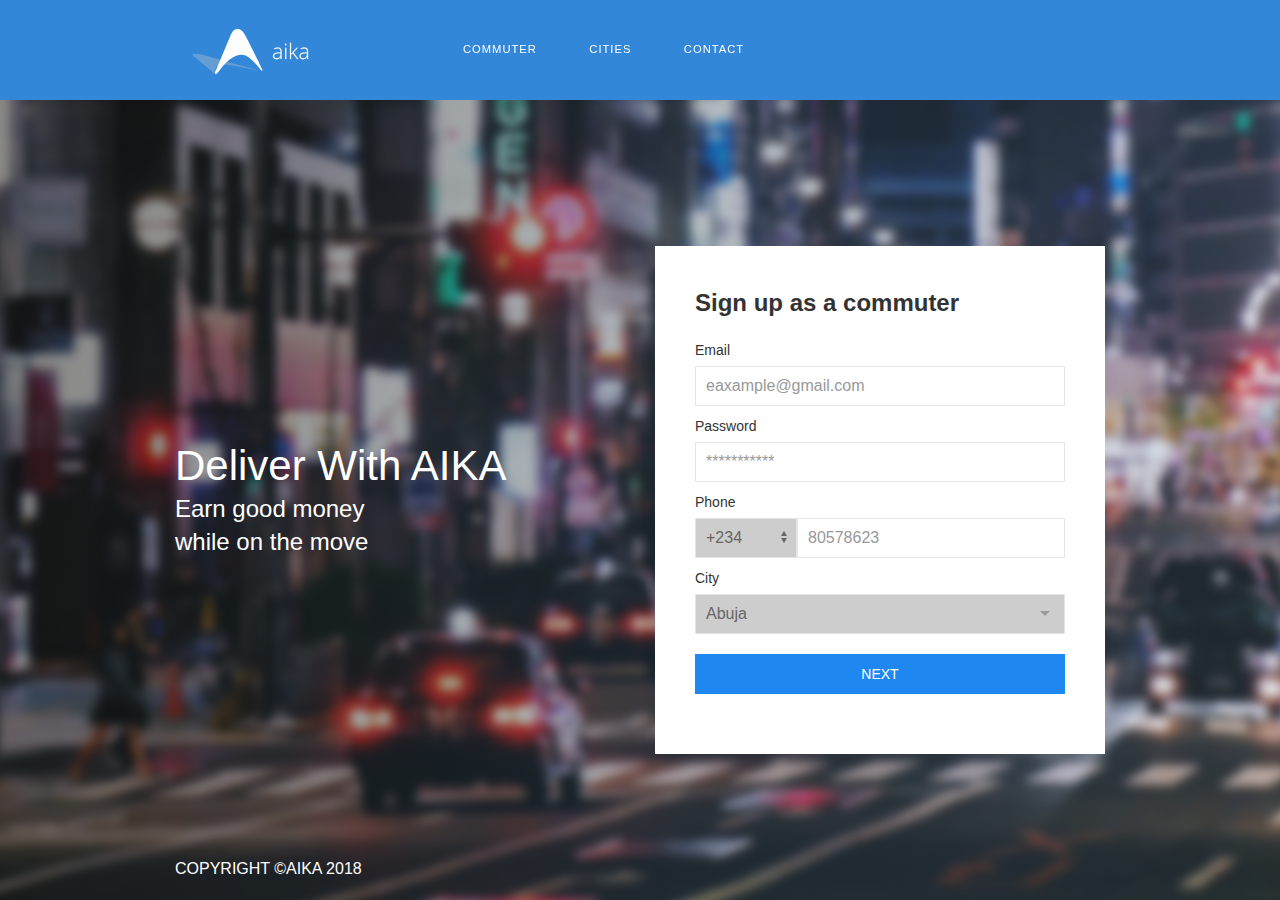
==== commit ec7ef5df: "commuter page done" ====
--- a/commuter/index.html
+++ b/commuter/index.html
@@ -30,13 +30,13 @@
             </nav>
         </div>
         <div class="container uk-flex-middle form-container" uk-grid>
-            <div class="uk-width-1-2@m">
+            <div class="uk-width-1-2@m uk-padding-small">
                 <div class="uk-light">
                     <h1 class="uk-margin-remove">Deliver With AIKA</h1>
                     <p class="uk-h3 light uk-margin-remove">Earn good money<br>while on the move</p>
                 </div>
             </div>
-            <div class="uk-width-1-2@m">
+            <div class="uk-width-1-2@m uk-padding-small">
                 <div class="uk-padding-remove">
                     <div class="uk-card uk-card-default uk-card-body">
                         <h3 class="uk-card-title uk-text-bold">Sign up as a commuter</h3>
@@ -164,9 +164,10 @@
     </header>
     <div class="overlay-menu">
         <ul class="menu">
-            <li><a href="commuter" uk-toggle="target: .menuIcon, .overlay-menu; cls: open">COMMUTER</a></li>
-            <li><a href="cities" uk-toggle="target: .menuIcon, .overlay-menu; cls: open">CITIES</a></li>
-            <li><a href="contact" uk-toggle="target: .menuIcon, .overlay-menu; cls: open">CONTACT</a></li>
+            <li><a href="../index.html">HOME</a></li>
+            <!--<li><a href="commuter">COMMUTER</a></li>-->
+            <li><a href="cities">CITIES</a></li>
+            <li><a href="contact">CONTACT</a></li>
         </ul>
     </div>
     <!-- Menu Icon -->
--- a/css/style.css
+++ b/css/style.css
@@ -8558,6 +8558,7 @@
   -webkit-box-align: center;
       -ms-flex-align: center;
           align-items: center;
+  height: 100px;
 }
 
 @media (max-width: 768px) {
@@ -8977,7 +8978,7 @@
   padding: 50px 30px 30px;
 }
 
-.footer {
+.commuter-footer {
   background: transparent;
   padding: 50px 30px 30px;
 }
@@ -9033,6 +9034,11 @@
   min-height: calc(100vh - (100px));
 }
 
+@media (max-width: 959px) {
+  .commuter-footer {
+    position: relative;
+  }
+}
 @media only screen and (min-device-width: 320px) and (max-device-width: 480px) {
   body {
     color: blue;
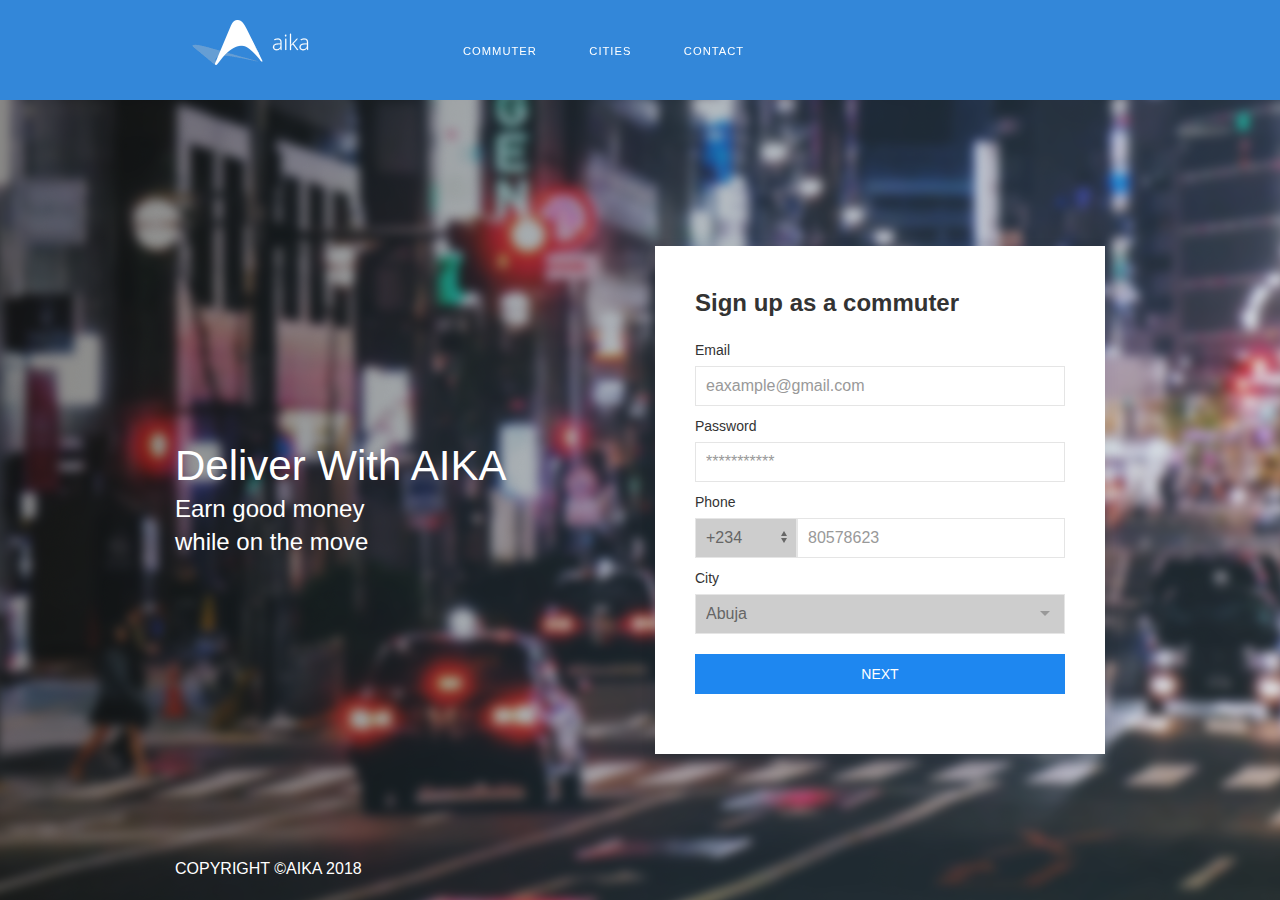
==== commit bdefeb10: "commuter page done" ====
--- a/commuter/index.html
+++ b/commuter/index.html
@@ -21,7 +21,7 @@
                     </div>
 
                     <!-- Navbar Links -->
-                    <ul class="menu">
+                    <ul class="menu uk-margin-remove">
                         <li><a href="commuter">COMMUTER</a></li>
                         <li><a href="cities">CITIES</a></li>
                         <li><a href="contact">CONTACT</a></li>
--- a/css/style.css
+++ b/css/style.css
@@ -8664,7 +8664,7 @@
   -webkit-transition: all 0.5s ease;
 }
 
-#navbar li a {
+.commuter-header #navbar li a {
   color: white;
 }
 
